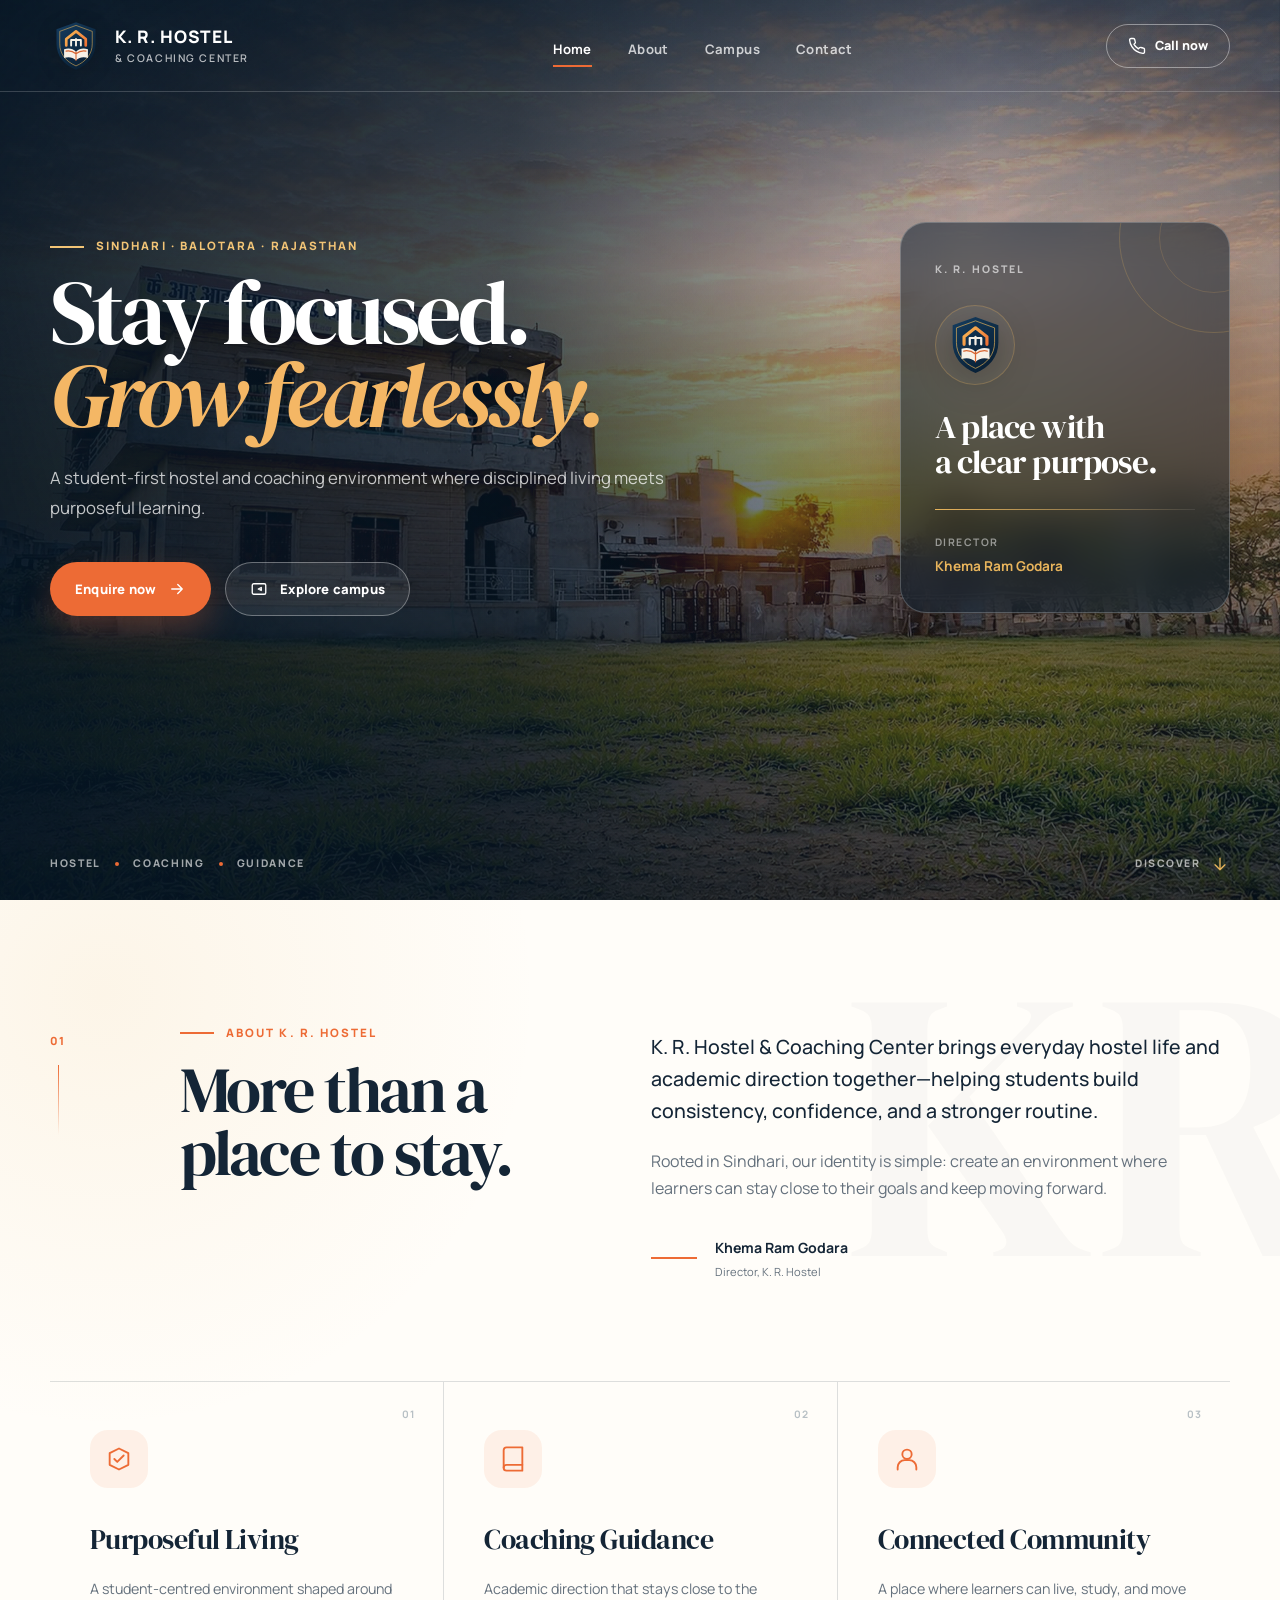
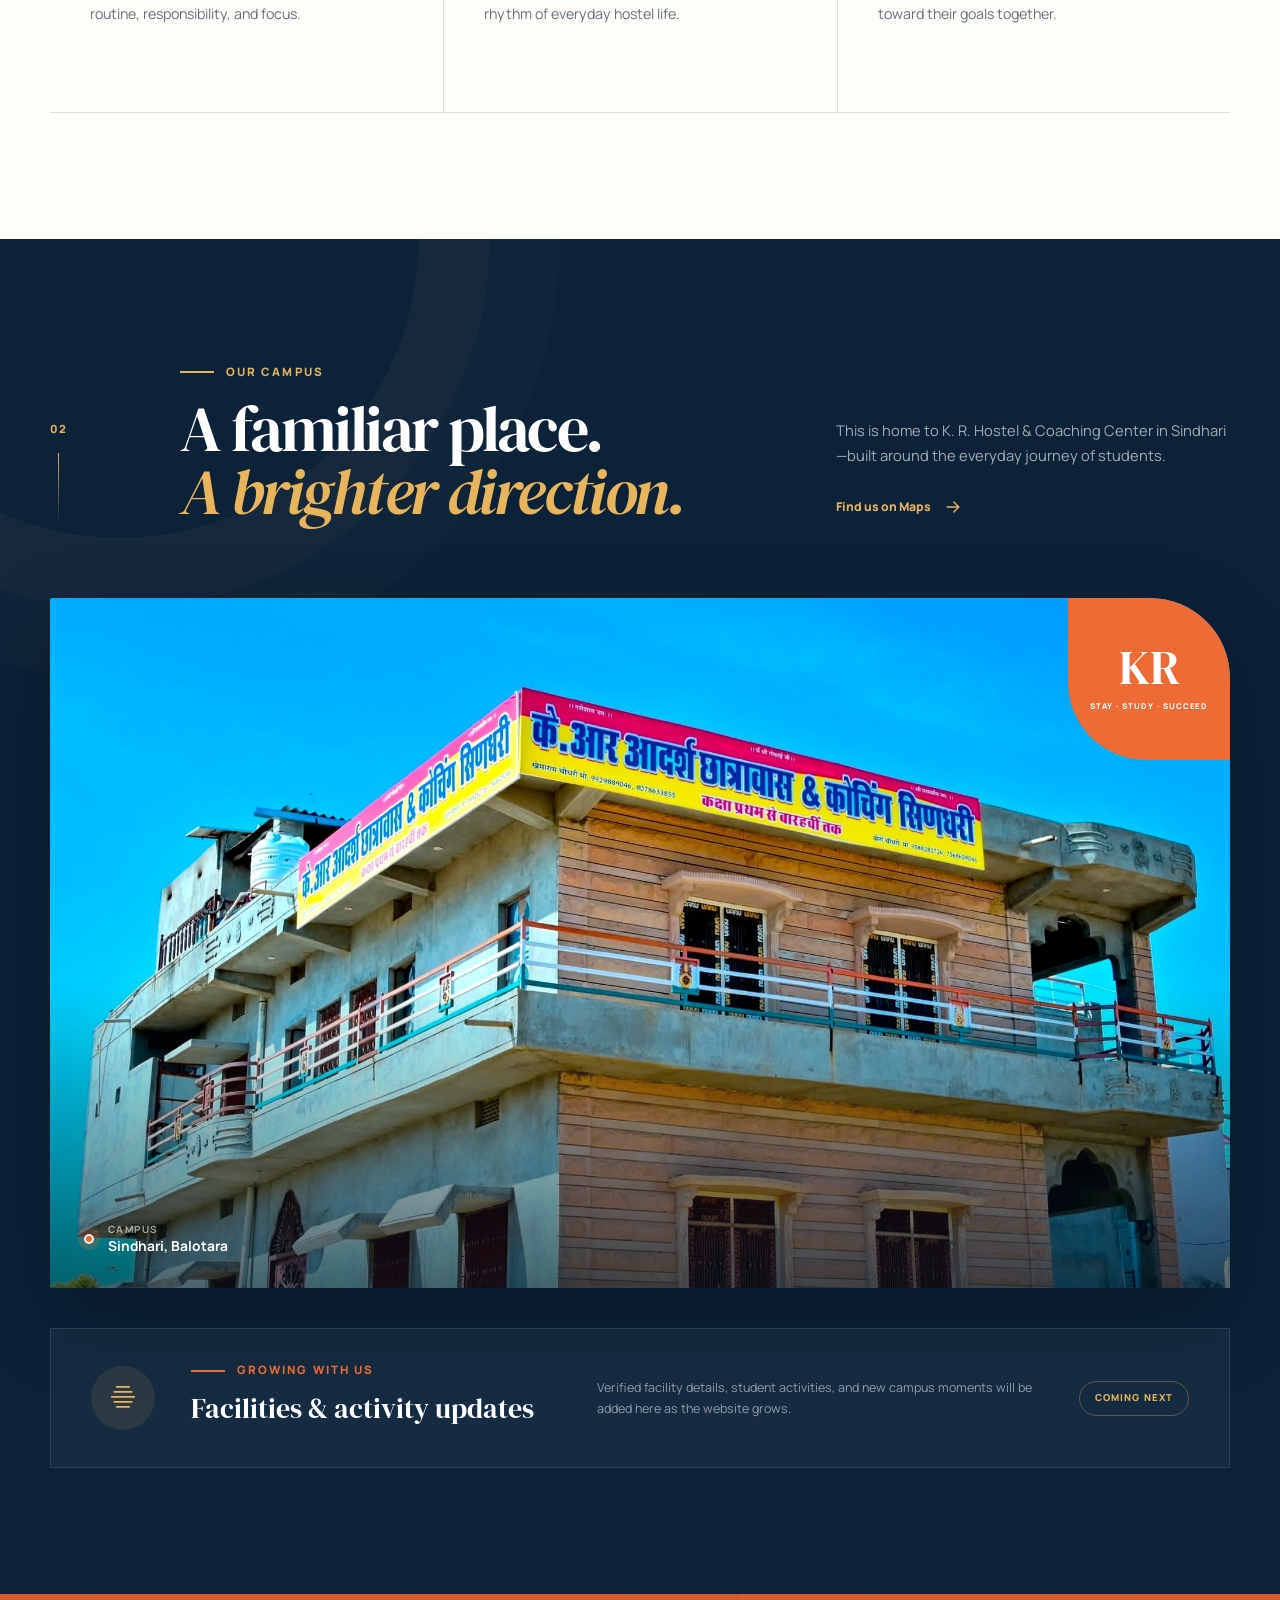
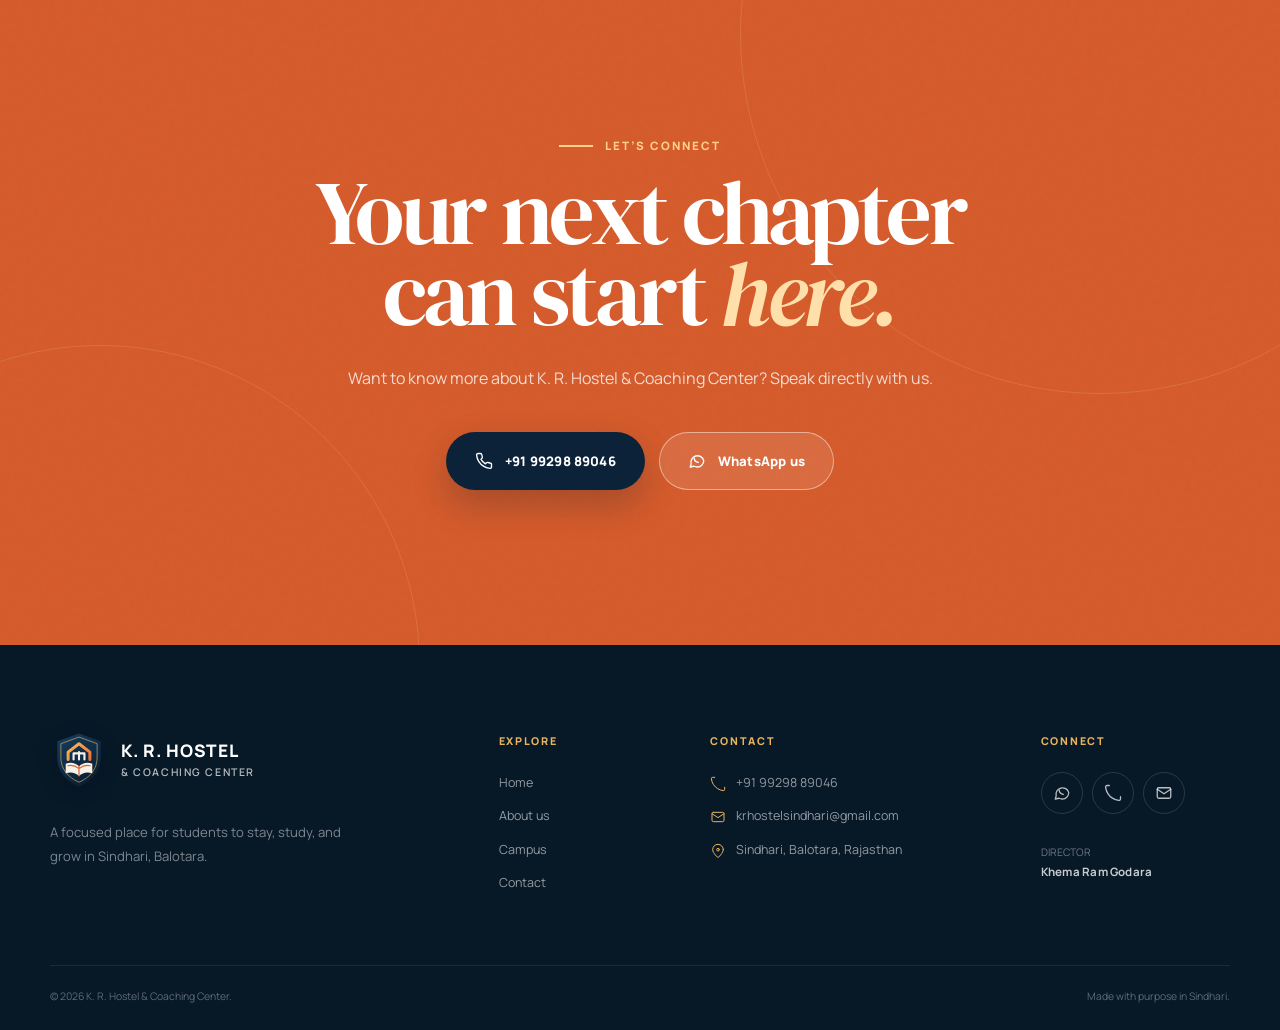
==== index.html @ 91916007 "feat: launch K. R. Hostel landing page" ====
<!doctype html>
<html lang="en">
  <head>
    <meta charset="UTF-8" />
    <meta name="viewport" content="width=device-width, initial-scale=1.0" />
    <meta
      name="description"
      content="K. R. Hostel & Coaching Center, Sindhari, Balotara — a focused place for students to stay, study, and grow."
    />
    <meta name="theme-color" content="#0b2239" />
    <meta property="og:title" content="K. R. Hostel & Coaching Center, Sindhari" />
    <meta
      property="og:description"
      content="A focused place for students to stay, study, and grow in Sindhari, Balotara."
    />
    <meta property="og:type" content="website" />
    <meta property="og:image" content="assets/hostel-sunset.jpg" />

    <title>K. R. Hostel & Coaching Center | Sindhari, Balotara</title>

    <link rel="icon" type="image/svg+xml" href="assets/logo-mark.svg" />
    <link rel="preconnect" href="https://fonts.googleapis.com" />
    <link rel="preconnect" href="https://fonts.gstatic.com" crossorigin />
    <link
      href="https://fonts.googleapis.com/css2?family=DM+Serif+Display:ital@0;1&family=Manrope:wght@400;500;600;700;800&display=swap"
      rel="stylesheet"
    />
    <script>document.documentElement.classList.add('js');</script>
    <link rel="stylesheet" href="styles.css" />

    <script type="application/ld+json">
      {
        "@context": "https://schema.org",
        "@type": "LodgingBusiness",
        "name": "K. R. Hostel & Coaching Center Sindhari",
        "telephone": "+91-9929889046",
        "email": "krhostelsindhari@gmail.com",
        "address": {
          "@type": "PostalAddress",
          "addressLocality": "Sindhari",
          "addressRegion": "Rajasthan",
          "addressCountry": "IN"
        }
      }
    </script>
  </head>

  <body>
    <a class="skip-link" href="#main-content">Skip to content</a>

    <header class="site-header" id="site-header">
      <div class="container nav-shell">
        <a class="brand" href="#home" aria-label="K. R. Hostel home">
          <img src="assets/logo-mark.svg" alt="" width="52" height="52" />
          <span class="brand-copy">
            <strong>K. R. Hostel</strong>
            <small>&amp; Coaching Center</small>
          </span>
        </a>

        <nav class="desktop-nav" aria-label="Primary navigation">
          <a class="nav-link is-active" href="#home">Home</a>
          <a class="nav-link" href="#about">About</a>
          <a class="nav-link" href="#campus">Campus</a>
          <a class="nav-link" href="#contact">Contact</a>
        </nav>

        <a class="header-cta" href="tel:+919929889046">
          <svg viewBox="0 0 24 24" aria-hidden="true">
            <path d="M22 16.92v3a2 2 0 0 1-2.18 2 19.8 19.8 0 0 1-8.63-3.07 19.5 19.5 0 0 1-6-6A19.8 19.8 0 0 1 2.12 4.18 2 2 0 0 1 4.11 2h3a2 2 0 0 1 2 1.72c.12.9.33 1.78.62 2.63a2 2 0 0 1-.45 2.11L8 9.73a16 16 0 0 0 6 6l1.27-1.27a2 2 0 0 1 2.11-.45c.85.29 1.73.5 2.63.62A2 2 0 0 1 22 16.92Z" />
          </svg>
          <span>Call now</span>
        </a>

        <button class="menu-toggle" type="button" aria-label="Open menu" aria-expanded="false">
          <span></span><span></span><span></span>
        </button>
      </div>

      <nav class="mobile-nav" aria-label="Mobile navigation">
        <a href="#home">Home</a>
        <a href="#about">About</a>
        <a href="#campus">Campus</a>
        <a href="#contact">Contact</a>
        <a class="mobile-call" href="tel:+919929889046">Call +91 99298 89046</a>
      </nav>
    </header>

    <main id="main-content">
      <section class="hero" id="home" aria-labelledby="hero-title">
        <img
          class="hero-image"
          src="assets/hostel-sunset.jpg"
          alt="K. R. Hostel building in Sindhari at sunset"
          width="1920"
          height="1280"
          fetchpriority="high"
        />
        <div class="hero-shade"></div>
        <div class="hero-glow" aria-hidden="true"></div>

        <div class="container hero-layout">
          <div class="hero-content">
            <p class="eyebrow hero-eyebrow">
              <span></span>
              Sindhari · Balotara · Rajasthan
            </p>
            <h1 id="hero-title">
              Stay focused.<br />
              <em>Grow fearlessly.</em>
            </h1>
            <p class="hero-summary">
              A student-first hostel and coaching environment where disciplined living meets
              purposeful learning.
            </p>
            <div class="hero-actions">
              <a class="button button-primary" href="#contact">
                Enquire now
                <svg viewBox="0 0 24 24" aria-hidden="true">
                  <path d="M5 12h14M13 6l6 6-6 6" />
                </svg>
              </a>
              <a class="button button-ghost" href="#campus">
                <svg viewBox="0 0 24 24" aria-hidden="true">
                  <path d="m15 10-4 2 4 2v-4Z" />
                  <rect x="3" y="5" width="18" height="14" rx="2" />
                </svg>
                Explore campus
              </a>
            </div>
          </div>

          <aside class="hero-card" aria-label="Hostel information">
            <p class="hero-card-label">K. R. HOSTEL</p>
            <div class="hero-card-mark">
              <img src="assets/logo-mark.svg" alt="" width="70" height="70" />
            </div>
            <h2>A place with<br />a clear purpose.</h2>
            <div class="hero-card-rule"></div>
            <div class="director-line">
              <span>Director</span>
              <strong>Khema Ram Godara</strong>
            </div>
          </aside>
        </div>

        <div class="container hero-foot">
          <div class="hero-values" aria-label="Our focus">
            <span>Hostel</span><i></i><span>Coaching</span><i></i><span>Guidance</span>
          </div>
          <a class="scroll-cue" href="#about" aria-label="Scroll to about section">
            <span>Discover</span>
            <svg viewBox="0 0 24 24" aria-hidden="true">
              <path d="M12 5v14M6 13l6 6 6-6" />
            </svg>
          </a>
        </div>
      </section>

      <section class="intro section" id="about">
        <div class="container intro-grid">
          <div class="section-index reveal" aria-hidden="true">01</div>
          <div class="intro-heading reveal">
            <p class="eyebrow"><span></span> About K. R. Hostel</p>
            <h2>More than a place to stay.</h2>
          </div>
          <div class="intro-copy reveal">
            <p class="intro-lead">
              K. R. Hostel &amp; Coaching Center brings everyday hostel life and academic
              direction together—helping students build consistency, confidence, and a stronger
              routine.
            </p>
            <p>
              Rooted in Sindhari, our identity is simple: create an environment where learners
              can stay close to their goals and keep moving forward.
            </p>
            <div class="signature-block">
              <span class="signature-line"></span>
              <div>
                <strong>Khema Ram Godara</strong>
                <small>Director, K. R. Hostel</small>
              </div>
            </div>
          </div>
        </div>

        <div class="container pillars">
          <article class="pillar reveal">
            <span class="pillar-number">01</span>
            <div class="pillar-icon">
              <svg viewBox="0 0 24 24" aria-hidden="true">
                <path d="M12 3 4 7v10l8 4 8-4V7l-8-4Z" />
                <path d="m8 12 2.5 2.5L16 9" />
              </svg>
            </div>
            <h3>Purposeful Living</h3>
            <p>A student-centred environment shaped around routine, responsibility, and focus.</p>
          </article>
          <article class="pillar reveal">
            <span class="pillar-number">02</span>
            <div class="pillar-icon">
              <svg viewBox="0 0 24 24" aria-hidden="true">
                <path d="M4 19.5A2.5 2.5 0 0 1 6.5 17H20" />
                <path d="M6.5 2H20v20H6.5A2.5 2.5 0 0 1 4 19.5v-15A2.5 2.5 0 0 1 6.5 2Z" />
              </svg>
            </div>
            <h3>Coaching Guidance</h3>
            <p>Academic direction that stays close to the rhythm of everyday hostel life.</p>
          </article>
          <article class="pillar reveal">
            <span class="pillar-number">03</span>
            <div class="pillar-icon">
              <svg viewBox="0 0 24 24" aria-hidden="true">
                <circle cx="12" cy="8" r="4" />
                <path d="M4 21v-2a6 6 0 0 1 6-6h4a6 6 0 0 1 6 6v2" />
              </svg>
            </div>
            <h3>Connected Community</h3>
            <p>A place where learners can live, study, and move toward their goals together.</p>
          </article>
        </div>
      </section>

      <section class="campus section" id="campus">
        <div class="container campus-top">
          <div class="section-index section-index-light reveal" aria-hidden="true">02</div>
          <div class="campus-heading reveal">
            <p class="eyebrow eyebrow-light"><span></span> Our Campus</p>
            <h2>A familiar place.<br /><em>A brighter direction.</em></h2>
          </div>
          <div class="campus-note reveal">
            <p>
              This is home to K. R. Hostel &amp; Coaching Center in Sindhari—built around the
              everyday journey of students.
            </p>
            <a href="https://www.google.com/maps/search/?api=1&query=K.%20R.%20Hostel%20Sindhari%20Balotara%20Rajasthan" target="_blank" rel="noopener noreferrer">
              Find us on Maps
              <svg viewBox="0 0 24 24" aria-hidden="true"><path d="M5 12h14M13 6l6 6-6 6" /></svg>
            </a>
          </div>
        </div>

        <div class="container campus-visual reveal">
          <img
            src="assets/hostel-front.jpg"
            alt="Front view of the K. R. Hostel building"
            width="1600"
            height="1600"
            loading="lazy"
          />
          <div class="campus-caption">
            <span class="caption-dot"></span>
            <div>
              <small>Campus</small>
              <strong>Sindhari, Balotara</strong>
            </div>
          </div>
          <div class="campus-badge" aria-hidden="true">
            <strong>KR</strong>
            <span>Stay · Study · Succeed</span>
          </div>
        </div>

        <div class="container updates-card reveal">
          <div class="updates-icon">
            <svg viewBox="0 0 24 24" aria-hidden="true">
              <path d="M3 11h18M5 7h14M7 3h10M5 15h14M7 19h10" />
            </svg>
          </div>
          <div>
            <p class="eyebrow"><span></span> Growing with us</p>
            <h3>Facilities &amp; activity updates</h3>
          </div>
          <p>
            Verified facility details, student activities, and new campus moments will be added
            here as the website grows.
          </p>
          <span class="coming-soon">Coming next</span>
        </div>
      </section>

      <section class="contact section" id="contact">
        <div class="contact-orbit contact-orbit-one" aria-hidden="true"></div>
        <div class="contact-orbit contact-orbit-two" aria-hidden="true"></div>
        <div class="container contact-inner">
          <p class="eyebrow eyebrow-light reveal"><span></span> Let’s connect</p>
          <h2 class="reveal">Your next chapter<br />can start <em>here.</em></h2>
          <p class="contact-lead reveal">
            Want to know more about K. R. Hostel &amp; Coaching Center? Speak directly with us.
          </p>

          <div class="contact-actions reveal">
            <a class="button button-primary button-large" href="tel:+919929889046">
              <svg viewBox="0 0 24 24" aria-hidden="true">
                <path d="M22 16.92v3a2 2 0 0 1-2.18 2 19.8 19.8 0 0 1-8.63-3.07 19.5 19.5 0 0 1-6-6A19.8 19.8 0 0 1 2.12 4.18 2 2 0 0 1 4.11 2h3a2 2 0 0 1 2 1.72c.12.9.33 1.78.62 2.63a2 2 0 0 1-.45 2.11L8 9.73a16 16 0 0 0 6 6l1.27-1.27a2 2 0 0 1 2.11-.45c.85.29 1.73.5 2.63.62A2 2 0 0 1 22 16.92Z" />
              </svg>
              +91 99298 89046
            </a>
            <a
              class="button button-whatsapp button-large"
              href="https://wa.me/919929889046?text=Namaste%2C%20I%20would%20like%20to%20know%20more%20about%20K.%20R.%20Hostel%20Sindhari."
              target="_blank"
              rel="noopener noreferrer"
            >
              <svg viewBox="0 0 24 24" aria-hidden="true">
                <path d="M21 11.5a8.4 8.4 0 0 1-9 8.5 9.6 9.6 0 0 1-4-1l-5 1 1.2-4A8.4 8.4 0 1 1 21 11.5Z" />
                <path d="M8.2 8.2c.3 3 2.6 5.3 5.6 5.6" />
              </svg>
              WhatsApp us
            </a>
          </div>
        </div>
      </section>
    </main>

    <footer class="site-footer">
      <div class="container footer-main">
        <div class="footer-brand">
          <a class="brand brand-footer" href="#home">
            <img src="assets/logo-mark.svg" alt="" width="58" height="58" />
            <span class="brand-copy">
              <strong>K. R. Hostel</strong>
              <small>&amp; Coaching Center</small>
            </span>
          </a>
          <p>
            A focused place for students to stay, study, and grow in Sindhari, Balotara.
          </p>
        </div>

        <div class="footer-column">
          <h3>Explore</h3>
          <a href="#home">Home</a>
          <a href="#about">About us</a>
          <a href="#campus">Campus</a>
          <a href="#contact">Contact</a>
        </div>

        <div class="footer-column footer-contact">
          <h3>Contact</h3>
          <a href="tel:+919929889046">
            <svg viewBox="0 0 24 24" aria-hidden="true"><path d="M22 16.92v3a2 2 0 0 1-2.18 2 19.8 19.8 0 0 1-8.63-3.07 19.5 19.5 0 0 1-6-6A19.8 19.8 0 0 1 2.12 4.18 2 2 0 0 1 4.11 2h3" /></svg>
            +91 99298 89046
          </a>
          <a href="mailto:krhostelsindhari@gmail.com">
            <svg viewBox="0 0 24 24" aria-hidden="true"><rect x="3" y="5" width="18" height="14" rx="2" /><path d="m3 7 9 6 9-6" /></svg>
            krhostelsindhari@gmail.com
          </a>
          <a href="https://www.google.com/maps/search/?api=1&query=K.%20R.%20Hostel%20Sindhari%20Balotara%20Rajasthan" target="_blank" rel="noopener noreferrer">
            <svg viewBox="0 0 24 24" aria-hidden="true"><path d="M20 10c0 5-8 12-8 12S4 15 4 10a8 8 0 1 1 16 0Z" /><circle cx="12" cy="10" r="2" /></svg>
            Sindhari, Balotara, Rajasthan
          </a>
        </div>

        <div class="footer-column">
          <h3>Connect</h3>
          <div class="social-links">
            <a
              href="https://wa.me/919929889046"
              target="_blank"
              rel="noopener noreferrer"
              aria-label="Connect on WhatsApp"
              title="WhatsApp"
            >
              <svg viewBox="0 0 24 24" aria-hidden="true"><path d="M21 11.5a8.4 8.4 0 0 1-9 8.5 9.6 9.6 0 0 1-4-1l-5 1 1.2-4A8.4 8.4 0 1 1 21 11.5Z" /><path d="M8.2 8.2c.3 3 2.6 5.3 5.6 5.6" /></svg>
            </a>
            <a href="tel:+919929889046" aria-label="Call K. R. Hostel" title="Call">
              <svg viewBox="0 0 24 24" aria-hidden="true"><path d="M22 16.92v3a2 2 0 0 1-2.18 2 19.8 19.8 0 0 1-8.63-3.07 19.5 19.5 0 0 1-6-6A19.8 19.8 0 0 1 2.12 4.18 2 2 0 0 1 4.11 2h3" /></svg>
            </a>
            <a href="mailto:krhostelsindhari@gmail.com" aria-label="Email K. R. Hostel" title="Email">
              <svg viewBox="0 0 24 24" aria-hidden="true"><rect x="3" y="5" width="18" height="14" rx="2" /><path d="m3 7 9 6 9-6" /></svg>
            </a>
          </div>
          <p class="director-footer">Director<br /><strong>Khema Ram Godara</strong></p>
        </div>
      </div>

      <div class="container footer-bottom">
        <p>© <span id="current-year">2026</span> K. R. Hostel &amp; Coaching Center.</p>
        <p>Made with purpose in Sindhari.</p>
      </div>
    </footer>

    <script src="script.js"></script>
  </body>
</html>
---- styles.css ----
:root {
  --navy-950: #071827;
  --navy-900: #0b2239;
  --navy-800: #123653;
  --orange: #ed6b35;
  --orange-dark: #d95625;
  --gold: #e8b45c;
  --cream: #f7f2e9;
  --sand: #ebe2d4;
  --paper: #fffdf9;
  --ink: #142536;
  --muted: #65717d;
  --line: rgba(20, 37, 54, 0.14);
  --white: #ffffff;
  --display: 'DM Serif Display', Georgia, 'Times New Roman', serif;
  --body: 'Manrope', 'Segoe UI', Arial, sans-serif;
  --container: min(1180px, calc(100% - 48px));
  --shadow: 0 24px 70px rgba(7, 24, 39, 0.16);
  --radius: 26px;
}

*,
*::before,
*::after {
  box-sizing: border-box;
}

html {
  scroll-behavior: smooth;
  scroll-padding-top: 88px;
}

body {
  margin: 0;
  background: var(--paper);
  color: var(--ink);
  font-family: var(--body);
  font-size: 16px;
  line-height: 1.7;
  -webkit-font-smoothing: antialiased;
}

body.menu-open {
  overflow: hidden;
}

img {
  display: block;
  max-width: 100%;
}

a {
  color: inherit;
  text-decoration: none;
}

button,
input,
textarea {
  font: inherit;
}

button,
a {
  -webkit-tap-highlight-color: transparent;
}

:focus-visible {
  outline: 3px solid var(--gold);
  outline-offset: 4px;
}

.skip-link {
  position: fixed;
  top: 12px;
  left: 12px;
  z-index: 9999;
  padding: 10px 16px;
  transform: translateY(-150%);
  border-radius: 8px;
  background: var(--white);
  color: var(--navy-900);
  font-weight: 800;
  transition: transform 180ms ease;
}

.skip-link:focus {
  transform: translateY(0);
}

.container {
  width: var(--container);
  margin-inline: auto;
}

.section {
  position: relative;
  padding: 126px 0;
}

.eyebrow {
  display: flex;
  align-items: center;
  gap: 12px;
  margin: 0 0 18px;
  color: var(--orange);
  font-size: 0.72rem;
  font-weight: 800;
  letter-spacing: 0.18em;
  line-height: 1.3;
  text-transform: uppercase;
}

.eyebrow > span {
  width: 34px;
  height: 2px;
  background: currentColor;
}

.eyebrow-light {
  color: var(--gold);
}

.site-header {
  position: fixed;
  inset: 0 0 auto;
  z-index: 1000;
  height: 92px;
  color: var(--white);
  transition:
    height 250ms ease,
    background-color 250ms ease,
    color 250ms ease,
    box-shadow 250ms ease;
}

.site-header::after {
  content: '';
  position: absolute;
  right: 0;
  bottom: 0;
  left: 0;
  height: 1px;
  background: rgba(255, 255, 255, 0.18);
}

.site-header.is-scrolled {
  height: 78px;
  background: rgba(255, 253, 249, 0.96);
  box-shadow: 0 10px 35px rgba(7, 24, 39, 0.1);
  color: var(--navy-900);
  -webkit-backdrop-filter: blur(16px);
  backdrop-filter: blur(16px);
}

.site-header.is-scrolled::after {
  background: rgba(20, 37, 54, 0.09);
}

.nav-shell {
  display: flex;
  height: 100%;
  align-items: center;
  justify-content: space-between;
}

.brand {
  display: inline-flex;
  align-items: center;
  gap: 13px;
  min-width: 250px;
}

.brand img {
  width: 52px;
  height: 52px;
  filter: drop-shadow(0 4px 10px rgba(0, 0, 0, 0.16));
}

.brand-copy {
  display: flex;
  flex-direction: column;
  line-height: 1.08;
}

.brand-copy strong {
  font-size: 1.08rem;
  font-weight: 800;
  letter-spacing: 0.04em;
  text-transform: uppercase;
}

.brand-copy small {
  margin-top: 6px;
  color: rgba(255, 255, 255, 0.7);
  font-size: 0.66rem;
  font-weight: 600;
  letter-spacing: 0.15em;
  text-transform: uppercase;
  transition: color 250ms ease;
}

.is-scrolled .brand-copy small {
  color: var(--muted);
}

.desktop-nav {
  display: flex;
  align-items: center;
  gap: 36px;
}

.nav-link {
  position: relative;
  padding: 34px 0 28px;
  color: rgba(255, 255, 255, 0.75);
  font-size: 0.82rem;
  font-weight: 700;
  letter-spacing: 0.03em;
  transition: color 180ms ease;
}

.is-scrolled .nav-link {
  padding: 28px 0 24px;
  color: #52606e;
}

.nav-link::after {
  content: '';
  position: absolute;
  right: 0;
  bottom: 21px;
  left: 0;
  height: 2px;
  transform: scaleX(0);
  transform-origin: right;
  background: var(--orange);
  transition: transform 220ms ease;
}

.is-scrolled .nav-link::after {
  bottom: 16px;
}

.nav-link:hover,
.nav-link.is-active {
  color: var(--white);
}

.is-scrolled .nav-link:hover,
.is-scrolled .nav-link.is-active {
  color: var(--navy-900);
}

.nav-link:hover::after,
.nav-link.is-active::after {
  transform: scaleX(1);
  transform-origin: left;
}

.header-cta {
  display: inline-flex;
  min-width: 124px;
  height: 44px;
  align-items: center;
  justify-content: center;
  gap: 9px;
  border: 1px solid rgba(255, 255, 255, 0.42);
  border-radius: 99px;
  font-size: 0.79rem;
  font-weight: 800;
  transition:
    background-color 180ms ease,
    border-color 180ms ease,
    transform 180ms ease;
}

.header-cta:hover {
  transform: translateY(-2px);
  border-color: var(--white);
  background: var(--white);
  color: var(--navy-900);
}

.is-scrolled .header-cta {
  border-color: var(--orange);
  background: var(--orange);
  color: var(--white);
}

.is-scrolled .header-cta:hover {
  border-color: var(--orange-dark);
  background: var(--orange-dark);
  color: var(--white);
}

.header-cta svg,
.button svg {
  width: 18px;
  height: 18px;
  fill: none;
  stroke: currentColor;
  stroke-width: 1.8;
  stroke-linecap: round;
  stroke-linejoin: round;
}

.menu-toggle,
.mobile-nav {
  display: none;
}

.hero {
  position: relative;
  min-height: max(760px, 100svh);
  overflow: hidden;
  background: var(--navy-950);
  color: var(--white);
  isolation: isolate;
}

.hero-image,
.hero-shade,
.hero-glow {
  position: absolute;
  inset: 0;
  width: 100%;
  height: 100%;
}

.hero-image {
  z-index: -4;
  object-fit: cover;
  object-position: center 57%;
  animation: hero-in 1.6s cubic-bezier(0.22, 1, 0.36, 1) both;
}

.hero-shade {
  z-index: -3;
  background:
    linear-gradient(90deg, rgba(5, 20, 34, 0.93) 0%, rgba(5, 20, 34, 0.72) 40%, rgba(5, 20, 34, 0.18) 76%, rgba(5, 20, 34, 0.3) 100%),
    linear-gradient(180deg, rgba(5, 17, 28, 0.6) 0%, transparent 30%, rgba(4, 14, 24, 0.7) 100%);
}

.hero-shade::after {
  content: '';
  position: absolute;
  inset: 0;
  opacity: 0.14;
  background-image: url("data:image/svg+xml,%3Csvg viewBox='0 0 160 160' xmlns='http://www.w3.org/2000/svg'%3E%3Cfilter id='n'%3E%3CfeTurbulence type='fractalNoise' baseFrequency='.9' numOctaves='3' stitchTiles='stitch'/%3E%3C/filter%3E%3Crect width='100%25' height='100%25' filter='url(%23n)' opacity='.32'/%3E%3C/svg%3E");
  mix-blend-mode: soft-light;
  pointer-events: none;
}

.hero-glow {
  z-index: -2;
  right: -25%;
  left: auto;
  width: 75%;
  background: radial-gradient(circle at 60% 45%, rgba(244, 147, 68, 0.18), transparent 52%);
}

.hero-layout {
  display: grid;
  min-height: max(670px, calc(100svh - 90px));
  grid-template-columns: minmax(0, 1fr) 330px;
  align-items: center;
  gap: 100px;
  padding-top: 125px;
  padding-bottom: 100px;
}

.hero-content {
  max-width: 700px;
  padding-top: 20px;
}

.hero-eyebrow {
  color: #f2c476;
  animation: rise-in 0.8s 0.28s both;
}

.hero h1 {
  max-width: 760px;
  margin: 0;
  font-family: var(--display);
  font-size: clamp(4rem, 7vw, 7rem);
  font-weight: 400;
  letter-spacing: -0.045em;
  line-height: 0.91;
  text-wrap: balance;
  animation: rise-in 0.9s 0.38s both;
}

.hero h1 em {
  color: #f4b765;
  font-weight: 400;
}

.hero-summary {
  max-width: 620px;
  margin: 28px 0 0;
  color: rgba(255, 255, 255, 0.75);
  font-size: 1.05rem;
  line-height: 1.75;
  animation: rise-in 0.9s 0.48s both;
}

.hero-actions {
  display: flex;
  flex-wrap: wrap;
  gap: 14px;
  margin-top: 40px;
  animation: rise-in 0.9s 0.58s both;
}

.button {
  display: inline-flex;
  min-height: 54px;
  align-items: center;
  justify-content: center;
  gap: 12px;
  padding: 0 24px;
  border: 1px solid transparent;
  border-radius: 99px;
  font-size: 0.82rem;
  font-weight: 800;
  letter-spacing: 0.015em;
  transition:
    transform 180ms ease,
    background-color 180ms ease,
    border-color 180ms ease,
    color 180ms ease,
    box-shadow 180ms ease;
}

.button:hover {
  transform: translateY(-3px);
}

.button-primary {
  background: var(--orange);
  color: var(--white);
  box-shadow: 0 14px 32px rgba(237, 107, 53, 0.28);
}

.button-primary:hover {
  background: var(--orange-dark);
  box-shadow: 0 18px 36px rgba(237, 107, 53, 0.36);
}

.button-primary svg:last-child {
  transition: transform 180ms ease;
}

.button-primary:hover svg:last-child {
  transform: translateX(3px);
}

.button-ghost {
  border-color: rgba(255, 255, 255, 0.34);
  background: rgba(255, 255, 255, 0.08);
  color: var(--white);
  -webkit-backdrop-filter: blur(10px);
  backdrop-filter: blur(10px);
}

.button-ghost:hover {
  border-color: rgba(255, 255, 255, 0.7);
  background: rgba(255, 255, 255, 0.15);
}

.hero-card {
  position: relative;
  align-self: center;
  padding: 38px 34px 34px;
  overflow: hidden;
  border: 1px solid rgba(255, 255, 255, 0.22);
  border-radius: var(--radius);
  background: rgba(6, 26, 43, 0.52);
  box-shadow: 0 32px 70px rgba(0, 0, 0, 0.22);
  -webkit-backdrop-filter: blur(18px);
  backdrop-filter: blur(18px);
  animation: card-in 1s 0.65s both;
}

.hero-card::before {
  content: '';
  position: absolute;
  top: -80px;
  right: -80px;
  width: 190px;
  height: 190px;
  border: 1px solid rgba(232, 180, 92, 0.22);
  border-radius: 50%;
}

.hero-card::after {
  content: '';
  position: absolute;
  top: -40px;
  right: -40px;
  width: 110px;
  height: 110px;
  border: 1px solid rgba(232, 180, 92, 0.16);
  border-radius: 50%;
}

.hero-card-label {
  margin: 0 0 26px;
  color: rgba(255, 255, 255, 0.62);
  font-size: 0.66rem;
  font-weight: 800;
  letter-spacing: 0.2em;
}

.hero-card-mark {
  display: flex;
  width: 80px;
  height: 80px;
  align-items: center;
  justify-content: center;
  margin-bottom: 24px;
  border: 1px solid rgba(232, 180, 92, 0.28);
  border-radius: 50%;
  background: rgba(255, 255, 255, 0.05);
}

.hero-card-mark img {
  width: 61px;
  filter: drop-shadow(0 7px 18px rgba(0, 0, 0, 0.26));
}

.hero-card h2 {
  margin: 0;
  font-family: var(--display);
  font-size: 2.05rem;
  font-weight: 400;
  letter-spacing: -0.025em;
  line-height: 1.08;
}

.hero-card-rule {
  width: 100%;
  height: 1px;
  margin: 30px 0 24px;
  background: linear-gradient(90deg, var(--gold), rgba(255, 255, 255, 0.08));
}

.director-line {
  display: flex;
  flex-direction: column;
  gap: 3px;
}

.director-line span {
  color: rgba(255, 255, 255, 0.5);
  font-size: 0.65rem;
  font-weight: 700;
  letter-spacing: 0.14em;
  text-transform: uppercase;
}

.director-line strong {
  color: var(--gold);
  font-size: 0.85rem;
  font-weight: 700;
}

.hero-foot {
  position: absolute;
  right: 0;
  bottom: 26px;
  left: 0;
  display: flex;
  align-items: center;
  justify-content: space-between;
  animation: rise-in 0.8s 0.8s both;
}

.hero-values {
  display: flex;
  align-items: center;
  gap: 14px;
  color: rgba(255, 255, 255, 0.62);
  font-size: 0.66rem;
  font-weight: 800;
  letter-spacing: 0.16em;
  text-transform: uppercase;
}

.hero-values i {
  width: 4px;
  height: 4px;
  border-radius: 50%;
  background: var(--orange);
}

.scroll-cue {
  display: inline-flex;
  align-items: center;
  gap: 10px;
  color: rgba(255, 255, 255, 0.62);
  font-size: 0.65rem;
  font-weight: 800;
  letter-spacing: 0.14em;
  text-transform: uppercase;
}

.scroll-cue svg {
  width: 20px;
  height: 20px;
  fill: none;
  stroke: var(--gold);
  stroke-width: 1.6;
  stroke-linecap: round;
  stroke-linejoin: round;
  animation: bounce 2s infinite;
}

.intro {
  overflow: hidden;
  background:
    radial-gradient(circle at 8% 10%, rgba(232, 180, 92, 0.11), transparent 30%),
    var(--paper);
}

.intro::after {
  content: 'KR';
  position: absolute;
  top: 30px;
  right: -55px;
  color: rgba(11, 34, 57, 0.025);
  font-family: var(--display);
  font-size: 24rem;
  line-height: 1;
  pointer-events: none;
}

.intro-grid {
  position: relative;
  z-index: 1;
  display: grid;
  grid-template-columns: 80px minmax(300px, 0.8fr) minmax(360px, 1.1fr);
  gap: 50px;
}

.section-index {
  padding-top: 5px;
  color: var(--orange);
  font-size: 0.7rem;
  font-weight: 800;
  letter-spacing: 0.12em;
}

.section-index::after {
  content: '';
  display: block;
  width: 1px;
  height: 70px;
  margin: 15px 0 0 8px;
  background: linear-gradient(var(--orange), transparent);
}

.intro-heading h2,
.campus-heading h2,
.contact h2 {
  margin: 0;
  font-family: var(--display);
  font-size: clamp(3rem, 5vw, 5rem);
  font-weight: 400;
  letter-spacing: -0.04em;
  line-height: 0.98;
  text-wrap: balance;
}

.intro-heading h2 {
  max-width: 470px;
}

.intro-copy {
  padding-top: 5px;
}

.intro-copy p {
  max-width: 610px;
  margin: 0 0 20px;
  color: var(--muted);
}

.intro-copy .intro-lead {
  color: var(--ink);
  font-size: 1.22rem;
  font-weight: 500;
  line-height: 1.65;
}

.signature-block {
  display: flex;
  align-items: center;
  gap: 18px;
  margin-top: 34px;
}

.signature-line {
  width: 46px;
  height: 2px;
  background: var(--orange);
}

.signature-block div {
  display: flex;
  flex-direction: column;
}

.signature-block strong {
  font-size: 0.88rem;
}

.signature-block small {
  margin-top: 2px;
  color: var(--muted);
  font-size: 0.7rem;
}

.pillars {
  position: relative;
  z-index: 1;
  display: grid;
  grid-template-columns: repeat(3, 1fr);
  margin-top: 100px;
  border-top: 1px solid var(--line);
  border-bottom: 1px solid var(--line);
}

.pillar {
  position: relative;
  min-height: 330px;
  padding: 48px 40px 42px;
  transition:
    background-color 250ms ease,
    transform 250ms ease;
}

.pillar + .pillar {
  border-left: 1px solid var(--line);
}

.pillar:hover {
  z-index: 2;
  transform: translateY(-8px);
  background: var(--white);
  box-shadow: var(--shadow);
}

.pillar-number {
  position: absolute;
  top: 24px;
  right: 28px;
  color: #b8c0c5;
  font-size: 0.64rem;
  font-weight: 700;
  letter-spacing: 0.1em;
}

.pillar-icon {
  display: flex;
  width: 58px;
  height: 58px;
  align-items: center;
  justify-content: center;
  margin-bottom: 28px;
  border-radius: 18px;
  background: rgba(237, 107, 53, 0.09);
  color: var(--orange);
}

.pillar-icon svg {
  width: 28px;
  height: 28px;
  fill: none;
  stroke: currentColor;
  stroke-width: 1.6;
  stroke-linecap: round;
  stroke-linejoin: round;
}

.pillar h3 {
  margin: 0 0 14px;
  font-family: var(--display);
  font-size: 1.72rem;
  font-weight: 400;
  letter-spacing: -0.02em;
}

.pillar p {
  margin: 0;
  color: var(--muted);
  font-size: 0.89rem;
  line-height: 1.75;
}

.campus {
  overflow: hidden;
  background: var(--navy-900);
  color: var(--white);
}

.campus::before {
  content: '';
  position: absolute;
  top: -300px;
  left: -180px;
  width: 600px;
  height: 600px;
  border: 1px solid rgba(232, 180, 92, 0.08);
  border-radius: 50%;
  box-shadow:
    0 0 0 70px rgba(232, 180, 92, 0.025),
    0 0 0 140px rgba(232, 180, 92, 0.018);
}

.campus-top {
  position: relative;
  z-index: 1;
  display: grid;
  grid-template-columns: 80px minmax(420px, 1fr) minmax(300px, 0.65fr);
  align-items: end;
  gap: 50px;
}

.section-index-light {
  color: var(--gold);
}

.section-index-light::after {
  background: linear-gradient(var(--gold), transparent);
}

.campus-heading h2 em,
.contact h2 em {
  color: var(--gold);
  font-weight: 400;
}

.campus-note {
  padding-bottom: 4px;
}

.campus-note p {
  margin: 0 0 24px;
  color: rgba(255, 255, 255, 0.63);
  font-size: 0.92rem;
}

.campus-note a {
  display: inline-flex;
  align-items: center;
  gap: 12px;
  color: var(--gold);
  font-size: 0.76rem;
  font-weight: 800;
}

.campus-note a svg {
  width: 20px;
  height: 20px;
  fill: none;
  stroke: currentColor;
  stroke-width: 1.7;
  stroke-linecap: round;
  stroke-linejoin: round;
  transition: transform 180ms ease;
}

.campus-note a:hover svg {
  transform: translateX(4px);
}

.campus-visual {
  position: relative;
  z-index: 1;
  height: min(690px, 62vw);
  min-height: 520px;
  margin-top: 75px;
  overflow: hidden;
  border-radius: 2px 80px 2px 2px;
  box-shadow: 0 30px 80px rgba(0, 0, 0, 0.3);
}

.campus-visual::after {
  content: '';
  position: absolute;
  inset: 0;
  background: linear-gradient(180deg, transparent 56%, rgba(4, 17, 29, 0.65));
  pointer-events: none;
}

.campus-visual > img {
  width: 100%;
  height: 100%;
  object-fit: cover;
  object-position: center 44%;
  transition: transform 1.1s cubic-bezier(0.22, 1, 0.36, 1);
}

.campus-visual:hover > img {
  transform: scale(1.025);
}

.campus-caption {
  position: absolute;
  bottom: 33px;
  left: 34px;
  z-index: 2;
  display: flex;
  align-items: center;
  gap: 14px;
}

.caption-dot {
  width: 10px;
  height: 10px;
  border: 2px solid rgba(255, 255, 255, 0.86);
  border-radius: 50%;
  background: var(--orange);
  box-shadow: 0 0 0 6px rgba(237, 107, 53, 0.2);
}

.campus-caption div {
  display: flex;
  flex-direction: column;
  line-height: 1.35;
}

.campus-caption small {
  color: rgba(255, 255, 255, 0.6);
  font-size: 0.62rem;
  font-weight: 700;
  letter-spacing: 0.14em;
  text-transform: uppercase;
}

.campus-caption strong {
  font-size: 0.86rem;
}

.campus-badge {
  position: absolute;
  top: 0;
  right: 0;
  z-index: 2;
  display: flex;
  width: 162px;
  height: 162px;
  flex-direction: column;
  align-items: center;
  justify-content: center;
  border-radius: 0 78px 0 78px;
  background: var(--orange);
  color: var(--white);
}

.campus-badge strong {
  font-family: var(--display);
  font-size: 3rem;
  font-weight: 400;
  line-height: 0.9;
}

.campus-badge span {
  margin-top: 11px;
  font-size: 0.49rem;
  font-weight: 800;
  letter-spacing: 0.12em;
  text-transform: uppercase;
}

.updates-card {
  position: relative;
  z-index: 2;
  display: grid;
  grid-template-columns: 70px 1fr 1.2fr auto;
  align-items: center;
  gap: 30px;
  margin-top: 40px;
  padding: 34px 40px;
  border: 1px solid rgba(255, 255, 255, 0.1);
  background: rgba(255, 255, 255, 0.04);
}

.updates-icon {
  display: flex;
  width: 64px;
  height: 64px;
  align-items: center;
  justify-content: center;
  border-radius: 50%;
  background: rgba(232, 180, 92, 0.1);
  color: var(--gold);
}

.updates-icon svg {
  width: 30px;
  height: 30px;
  fill: none;
  stroke: currentColor;
  stroke-width: 1.4;
  stroke-linecap: round;
}

.updates-card .eyebrow {
  margin-bottom: 7px;
}

.updates-card h3 {
  margin: 0;
  font-family: var(--display);
  font-size: 1.75rem;
  font-weight: 400;
}

.updates-card > p {
  margin: 0;
  color: rgba(255, 255, 255, 0.54);
  font-size: 0.78rem;
  line-height: 1.7;
}

.coming-soon {
  display: inline-flex;
  min-width: 110px;
  height: 35px;
  align-items: center;
  justify-content: center;
  border: 1px solid rgba(232, 180, 92, 0.34);
  border-radius: 99px;
  color: var(--gold);
  font-size: 0.6rem;
  font-weight: 800;
  letter-spacing: 0.12em;
  text-transform: uppercase;
}

.contact {
  overflow: hidden;
  padding: 145px 0 155px;
  background: #d65c2c;
  color: var(--white);
  text-align: center;
}

.contact::before {
  content: '';
  position: absolute;
  inset: 0;
  opacity: 0.11;
  background-image: url("data:image/svg+xml,%3Csvg viewBox='0 0 160 160' xmlns='http://www.w3.org/2000/svg'%3E%3Cfilter id='n'%3E%3CfeTurbulence type='fractalNoise' baseFrequency='.78' numOctaves='3' stitchTiles='stitch'/%3E%3C/filter%3E%3Crect width='100%25' height='100%25' filter='url(%23n)' opacity='.42'/%3E%3C/svg%3E");
  mix-blend-mode: multiply;
}

.contact-inner {
  position: relative;
  z-index: 2;
  display: flex;
  flex-direction: column;
  align-items: center;
}

.contact .eyebrow {
  color: #ffd08a;
}

.contact h2 {
  max-width: 780px;
  font-size: clamp(3.7rem, 7vw, 6.8rem);
  line-height: 0.91;
}

.contact h2 em {
  color: #ffe0ab;
}

.contact-lead {
  max-width: 610px;
  margin: 30px auto 0;
  color: rgba(255, 255, 255, 0.78);
  font-size: 1rem;
}

.contact-actions {
  display: flex;
  flex-wrap: wrap;
  justify-content: center;
  gap: 14px;
  margin-top: 40px;
}

.button-large {
  min-height: 58px;
  padding: 0 28px;
}

.contact .button-primary {
  background: var(--navy-900);
  box-shadow: 0 15px 35px rgba(7, 24, 39, 0.23);
}

.contact .button-primary:hover {
  background: var(--navy-950);
}

.button-whatsapp {
  border-color: rgba(255, 255, 255, 0.46);
  background: rgba(255, 255, 255, 0.1);
  color: var(--white);
}

.button-whatsapp:hover {
  border-color: var(--white);
  background: var(--white);
  color: var(--navy-900);
}

.contact-orbit {
  position: absolute;
  border: 1px solid rgba(255, 255, 255, 0.12);
  border-radius: 50%;
}

.contact-orbit-one {
  top: -320px;
  right: -180px;
  width: 720px;
  height: 720px;
}

.contact-orbit-two {
  bottom: -340px;
  left: -220px;
  width: 640px;
  height: 640px;
}

.site-footer {
  background: var(--navy-950);
  color: var(--white);
}

.footer-main {
  display: grid;
  grid-template-columns: 1.6fr 0.6fr 1.1fr 0.8fr;
  gap: 70px;
  padding-top: 86px;
  padding-bottom: 72px;
}

.brand-footer {
  min-width: 0;
}

.brand-footer img {
  width: 58px;
  height: 58px;
}

.footer-brand > p {
  max-width: 315px;
  margin: 24px 0 0;
  color: rgba(255, 255, 255, 0.48);
  font-size: 0.82rem;
  line-height: 1.8;
}

.footer-column {
  display: flex;
  flex-direction: column;
  align-items: flex-start;
  gap: 12px;
}

.footer-column h3 {
  margin: 1px 0 10px;
  color: var(--gold);
  font-size: 0.67rem;
  font-weight: 800;
  letter-spacing: 0.16em;
  text-transform: uppercase;
}

.footer-column > a {
  color: rgba(255, 255, 255, 0.57);
  font-size: 0.78rem;
  transition: color 180ms ease;
}

.footer-column > a:hover {
  color: var(--white);
}

.footer-contact > a {
  display: inline-flex;
  align-items: flex-start;
  gap: 10px;
  word-break: break-word;
}

.footer-contact svg {
  width: 16px;
  min-width: 16px;
  height: 16px;
  margin-top: 4px;
  fill: none;
  stroke: var(--gold);
  stroke-width: 1.5;
  stroke-linecap: round;
  stroke-linejoin: round;
}

.social-links {
  display: flex;
  gap: 9px;
}

.social-links a {
  display: inline-flex;
  width: 42px;
  height: 42px;
  align-items: center;
  justify-content: center;
  border: 1px solid rgba(255, 255, 255, 0.14);
  border-radius: 50%;
  color: rgba(255, 255, 255, 0.72);
  transition:
    transform 180ms ease,
    border-color 180ms ease,
    background-color 180ms ease,
    color 180ms ease;
}

.social-links a:hover {
  transform: translateY(-3px);
  border-color: var(--orange);
  background: var(--orange);
  color: var(--white);
}

.social-links svg {
  width: 18px;
  height: 18px;
  fill: none;
  stroke: currentColor;
  stroke-width: 1.7;
  stroke-linecap: round;
  stroke-linejoin: round;
}

.director-footer {
  margin: 18px 0 0;
  color: rgba(255, 255, 255, 0.42);
  font-size: 0.65rem;
  line-height: 1.7;
  text-transform: uppercase;
}

.director-footer strong {
  color: rgba(255, 255, 255, 0.78);
  font-size: 0.72rem;
  letter-spacing: 0.02em;
  text-transform: none;
}

.footer-bottom {
  display: flex;
  align-items: center;
  justify-content: space-between;
  padding-top: 22px;
  padding-bottom: 24px;
  border-top: 1px solid rgba(255, 255, 255, 0.08);
}

.footer-bottom p {
  margin: 0;
  color: rgba(255, 255, 255, 0.36);
  font-size: 0.65rem;
}

.js .reveal {
  opacity: 0;
  transform: translateY(30px);
  transition:
    opacity 0.8s cubic-bezier(0.22, 1, 0.36, 1),
    transform 0.8s cubic-bezier(0.22, 1, 0.36, 1);
}

.js .reveal.is-visible {
  opacity: 1;
  transform: translateY(0);
}

.pillars .reveal:nth-child(2) {
  transition-delay: 100ms;
}

.pillars .reveal:nth-child(3) {
  transition-delay: 200ms;
}

@keyframes hero-in {
  from {
    opacity: 0;
    transform: scale(1.045);
  }
  to {
    opacity: 1;
    transform: scale(1);
  }
}

@keyframes rise-in {
  from {
    opacity: 0;
    transform: translateY(24px);
  }
  to {
    opacity: 1;
    transform: translateY(0);
  }
}

@keyframes card-in {
  from {
    opacity: 0;
    transform: translateX(25px);
  }
  to {
    opacity: 1;
    transform: translateX(0);
  }
}

@keyframes bounce {
  0%,
  100% {
    transform: translateY(0);
  }
  50% {
    transform: translateY(5px);
  }
}

@media (max-width: 1080px) {
  .desktop-nav {
    gap: 24px;
  }

  .hero-layout {
    grid-template-columns: minmax(0, 1fr) 300px;
    gap: 50px;
  }

  .intro-grid,
  .campus-top {
    grid-template-columns: 60px 1fr 1fr;
    gap: 32px;
  }

  .updates-card {
    grid-template-columns: 64px 1fr auto;
  }

  .updates-card > p {
    display: none;
  }

  .footer-main {
    grid-template-columns: 1.35fr 0.65fr 1fr;
    gap: 48px;
  }

  .footer-main > :last-child {
    grid-column: 3;
  }
}

@media (max-width: 860px) {
  :root {
    --container: min(100% - 36px, 720px);
  }

  .section {
    padding: 96px 0;
  }

  .site-header,
  .site-header.is-scrolled {
    height: 76px;
  }

  .desktop-nav,
  .header-cta {
    display: none;
  }

  .brand {
    min-width: 0;
  }

  .brand img {
    width: 46px;
    height: 46px;
  }

  .brand-copy strong {
    font-size: 0.96rem;
  }

  .brand-copy small {
    margin-top: 4px;
    font-size: 0.57rem;
  }

  .menu-toggle {
    position: relative;
    z-index: 1002;
    display: flex;
    width: 44px;
    height: 44px;
    flex-direction: column;
    align-items: center;
    justify-content: center;
    gap: 5px;
    padding: 0;
    border: 1px solid rgba(255, 255, 255, 0.25);
    border-radius: 50%;
    background: transparent;
    color: inherit;
    cursor: pointer;
  }

  .is-scrolled .menu-toggle {
    border-color: var(--line);
  }

  .menu-toggle span {
    display: block;
    width: 17px;
    height: 1.5px;
    border-radius: 2px;
    background: currentColor;
    transition:
      transform 200ms ease,
      opacity 200ms ease;
  }

  .menu-toggle.is-open span:first-child {
    transform: translateY(6.5px) rotate(45deg);
  }

  .menu-toggle.is-open span:nth-child(2) {
    opacity: 0;
  }

  .menu-toggle.is-open span:last-child {
    transform: translateY(-6.5px) rotate(-45deg);
  }

  .mobile-nav {
    position: fixed;
    inset: 0;
    z-index: 1001;
    display: flex;
    visibility: hidden;
    flex-direction: column;
    align-items: center;
    justify-content: center;
    gap: 20px;
    padding: 110px 30px 50px;
    opacity: 0;
    background:
      radial-gradient(circle at 82% 12%, rgba(237, 107, 53, 0.18), transparent 30%),
      var(--navy-950);
    color: var(--white);
    transition:
      opacity 250ms ease,
      visibility 250ms ease;
  }

  .mobile-nav.is-open {
    visibility: visible;
    opacity: 1;
  }

  .mobile-nav > a {
    font-family: var(--display);
    font-size: 2.2rem;
    line-height: 1.2;
  }

  .mobile-nav .mobile-call {
    min-height: 50px;
    margin-top: 18px;
    padding: 0 22px;
    border-radius: 99px;
    background: var(--orange);
    font-family: var(--body);
    font-size: 0.78rem;
    font-weight: 800;
    line-height: 50px;
  }

  .site-header:has(.mobile-nav.is-open) {
    color: var(--white);
  }

  .site-header:has(.mobile-nav.is-open)::after {
    background: rgba(255, 255, 255, 0.1);
  }

  .site-header:has(.mobile-nav.is-open) .brand-copy small {
    color: rgba(255, 255, 255, 0.66);
  }

  .site-header:has(.mobile-nav.is-open) .menu-toggle {
    border-color: rgba(255, 255, 255, 0.25);
  }

  .hero {
    min-height: 810px;
  }

  .hero-image {
    object-position: 46% center;
  }

  .hero-shade {
    background:
      linear-gradient(90deg, rgba(5, 20, 34, 0.94), rgba(5, 20, 34, 0.48)),
      linear-gradient(180deg, rgba(5, 17, 28, 0.66), transparent 36%, rgba(4, 14, 24, 0.82));
  }

  .hero-layout {
    min-height: 735px;
    grid-template-columns: 1fr;
    align-items: end;
    padding-top: 130px;
    padding-bottom: 105px;
  }

  .hero-content {
    max-width: 620px;
    padding: 0;
  }

  .hero h1 {
    font-size: clamp(3.8rem, 12vw, 6.3rem);
  }

  .hero-card {
    display: none;
  }

  .intro-grid,
  .campus-top {
    grid-template-columns: 44px 1fr;
    gap: 24px;
  }

  .intro-copy,
  .campus-note {
    grid-column: 2;
    padding-top: 15px;
  }

  .pillars {
    grid-template-columns: 1fr;
    margin-top: 70px;
    border-bottom: 0;
  }

  .pillar {
    min-height: 0;
  }

  .pillar + .pillar {
    border-top: 1px solid var(--line);
    border-left: 0;
  }

  .campus-visual {
    min-height: 560px;
    border-radius: 2px 60px 2px 2px;
  }

  .updates-card {
    grid-template-columns: 64px 1fr;
  }

  .coming-soon {
    grid-column: 2;
    justify-self: start;
  }

  .footer-main {
    grid-template-columns: 1.35fr 0.75fr;
    gap: 58px;
  }

  .footer-main > :last-child {
    grid-column: 2;
  }
}

@media (max-width: 580px) {
  :root {
    --container: calc(100% - 32px);
    --radius: 20px;
  }

  html {
    scroll-padding-top: 74px;
  }

  body {
    font-size: 15px;
  }

  .section {
    padding: 80px 0;
  }

  .brand {
    gap: 10px;
  }

  .brand img {
    width: 42px;
    height: 42px;
  }

  .brand-copy strong {
    font-size: 0.82rem;
  }

  .brand-copy small {
    font-size: 0.49rem;
    letter-spacing: 0.11em;
  }

  .hero {
    min-height: 780px;
  }

  .hero-layout {
    min-height: 710px;
    padding-bottom: 100px;
  }

  .hero-image {
    object-position: 37% center;
  }

  .hero h1 {
    font-size: clamp(3.45rem, 17vw, 4.8rem);
    line-height: 0.92;
  }

  .hero-summary {
    margin-top: 23px;
    font-size: 0.93rem;
  }

  .hero-actions {
    gap: 10px;
    margin-top: 30px;
  }

  .hero-actions .button {
    min-height: 50px;
    padding: 0 18px;
    font-size: 0.72rem;
  }

  .hero-values {
    gap: 9px;
    font-size: 0.52rem;
    letter-spacing: 0.1em;
  }

  .scroll-cue span {
    display: none;
  }

  .intro-grid,
  .campus-top {
    grid-template-columns: 30px 1fr;
    gap: 14px;
  }

  .section-index::after {
    height: 44px;
  }

  .intro-heading h2,
  .campus-heading h2 {
    font-size: clamp(2.75rem, 14vw, 4rem);
  }

  .intro-copy .intro-lead {
    font-size: 1.04rem;
  }

  .pillars {
    margin-top: 55px;
  }

  .pillar {
    padding: 38px 26px 36px;
  }

  .pillar:hover {
    transform: none;
  }

  .campus-note p {
    font-size: 0.85rem;
  }

  .campus-visual {
    width: 100%;
    height: 550px;
    min-height: 0;
    margin-top: 50px;
    border-radius: 0;
  }

  .campus-visual > img {
    object-position: 52% center;
  }

  .campus-badge {
    width: 118px;
    height: 118px;
    border-radius: 0 0 0 55px;
  }

  .campus-badge strong {
    font-size: 2.25rem;
  }

  .campus-badge span {
    font-size: 0.37rem;
  }

  .campus-caption {
    bottom: 25px;
    left: 22px;
  }

  .updates-card {
    grid-template-columns: 1fr;
    gap: 20px;
    padding: 30px 24px;
  }

  .updates-icon {
    width: 54px;
    height: 54px;
  }

  .coming-soon {
    grid-column: 1;
  }

  .contact {
    padding: 105px 0 112px;
  }

  .contact h2 {
    font-size: clamp(3.4rem, 16vw, 5rem);
  }

  .contact-lead {
    font-size: 0.9rem;
  }

  .contact-actions {
    width: 100%;
    flex-direction: column;
  }

  .contact-actions .button {
    width: 100%;
  }

  .footer-main {
    grid-template-columns: 1fr 1fr;
    gap: 50px 25px;
    padding-top: 68px;
  }

  .footer-brand,
  .footer-contact {
    grid-column: 1 / -1;
  }

  .footer-main > :last-child {
    grid-column: 2;
  }

  .footer-bottom {
    flex-direction: column;
    align-items: flex-start;
    gap: 6px;
  }
}

@media (prefers-reduced-motion: reduce) {
  html {
    scroll-behavior: auto;
  }

  *,
  *::before,
  *::after {
    animation-duration: 0.01ms !important;
    animation-iteration-count: 1 !important;
    scroll-behavior: auto !important;
    transition-duration: 0.01ms !important;
  }
}
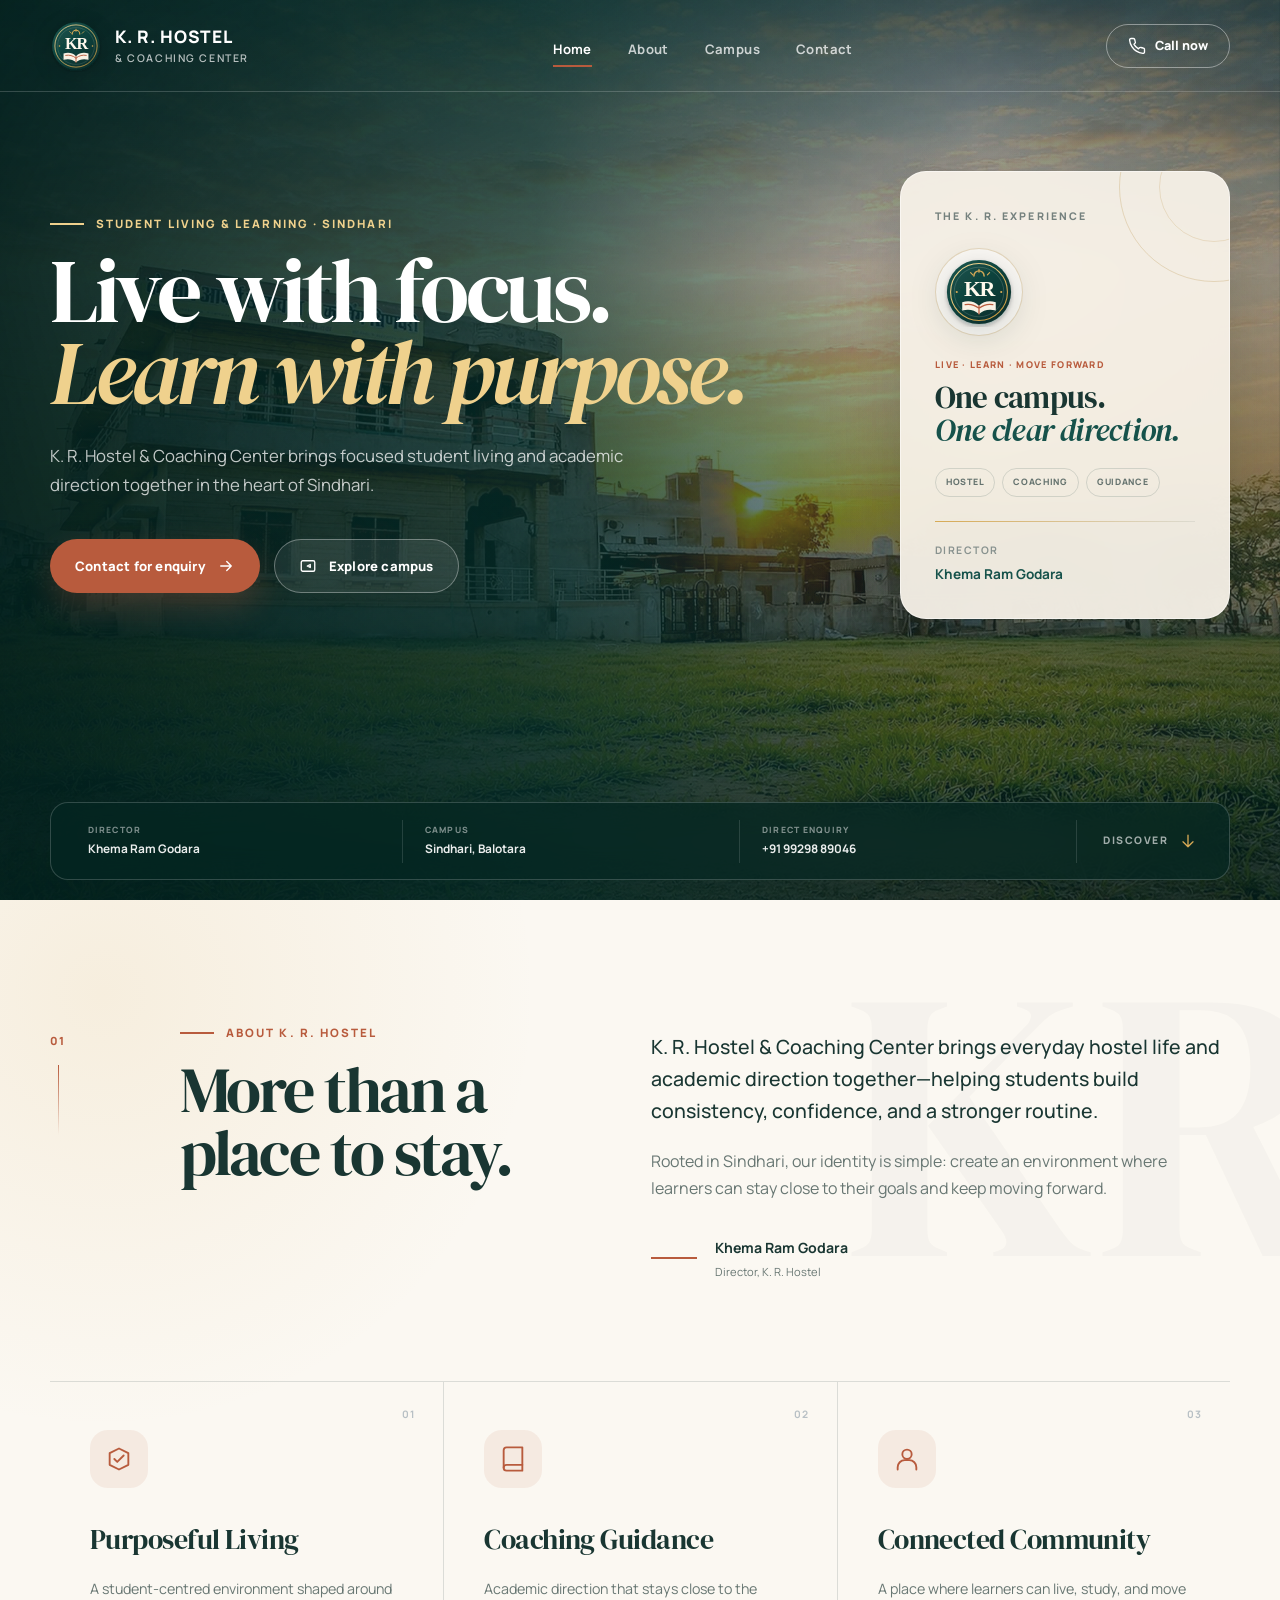
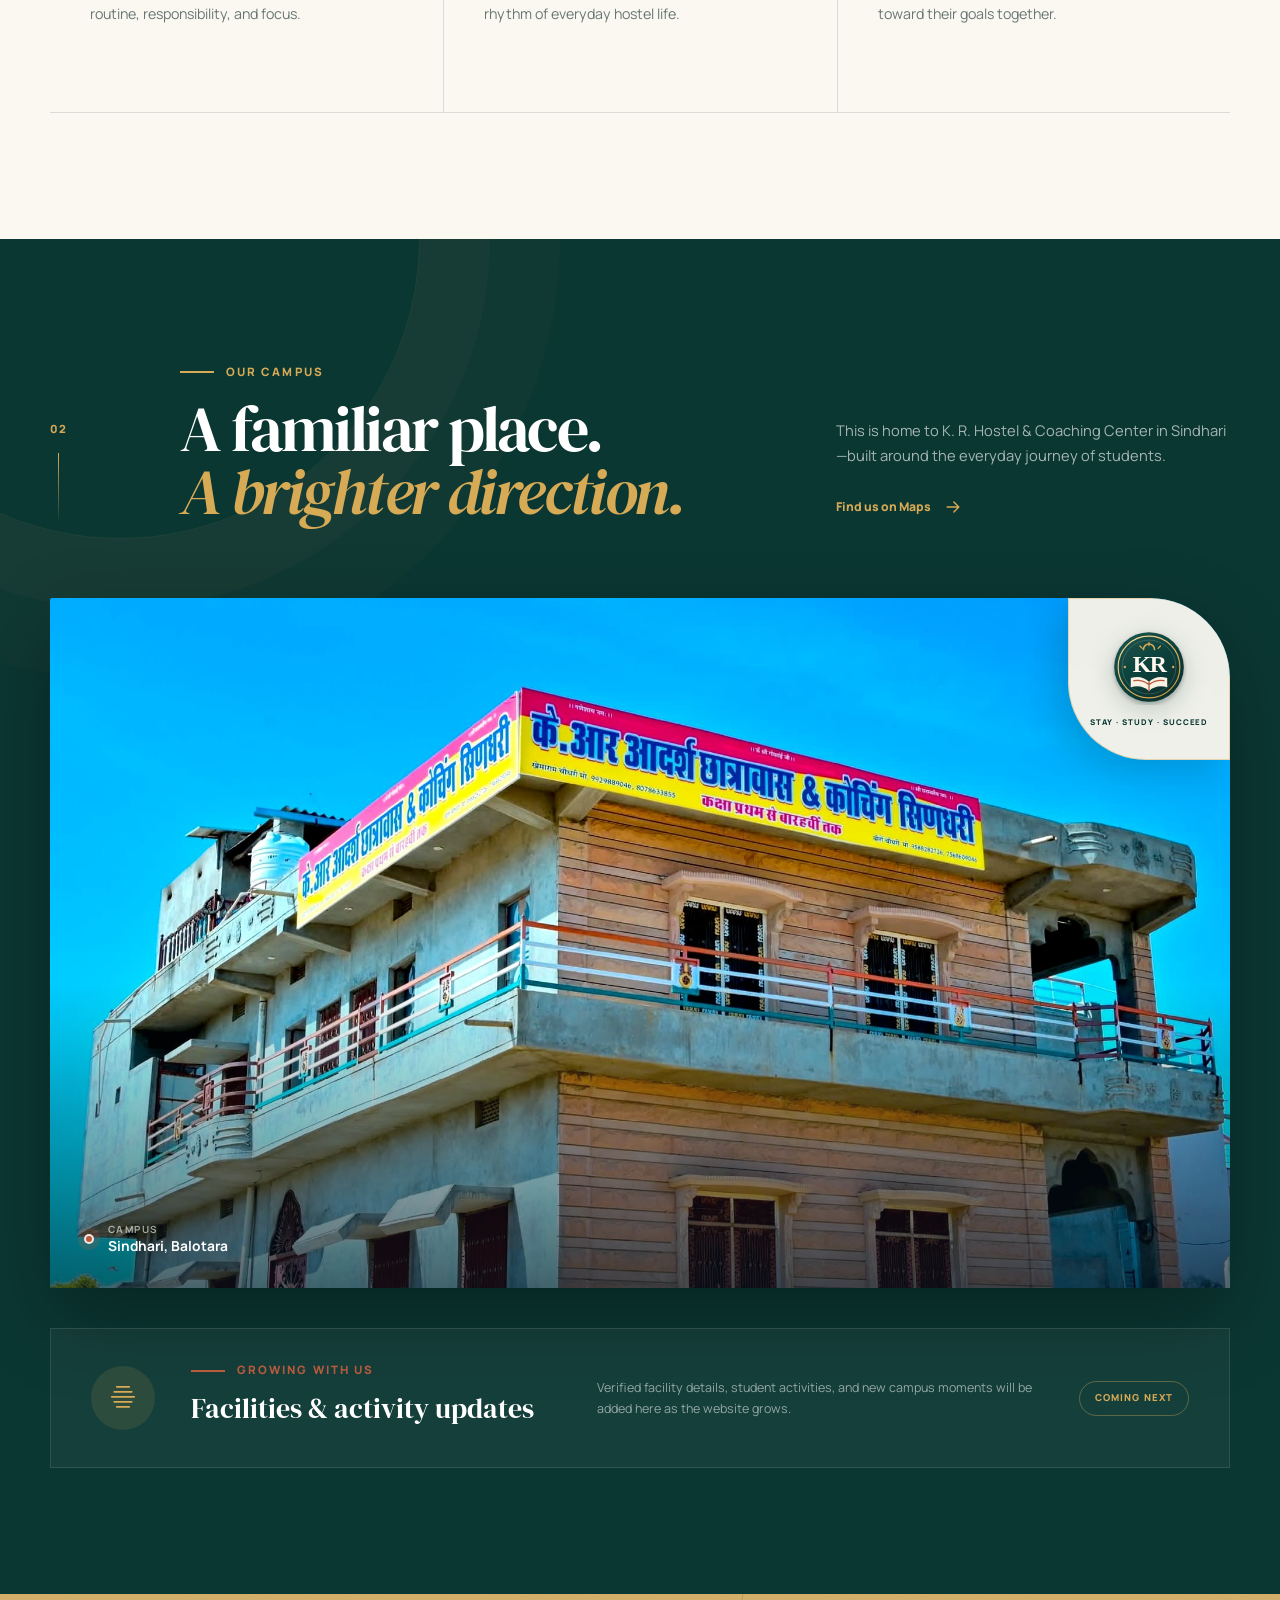
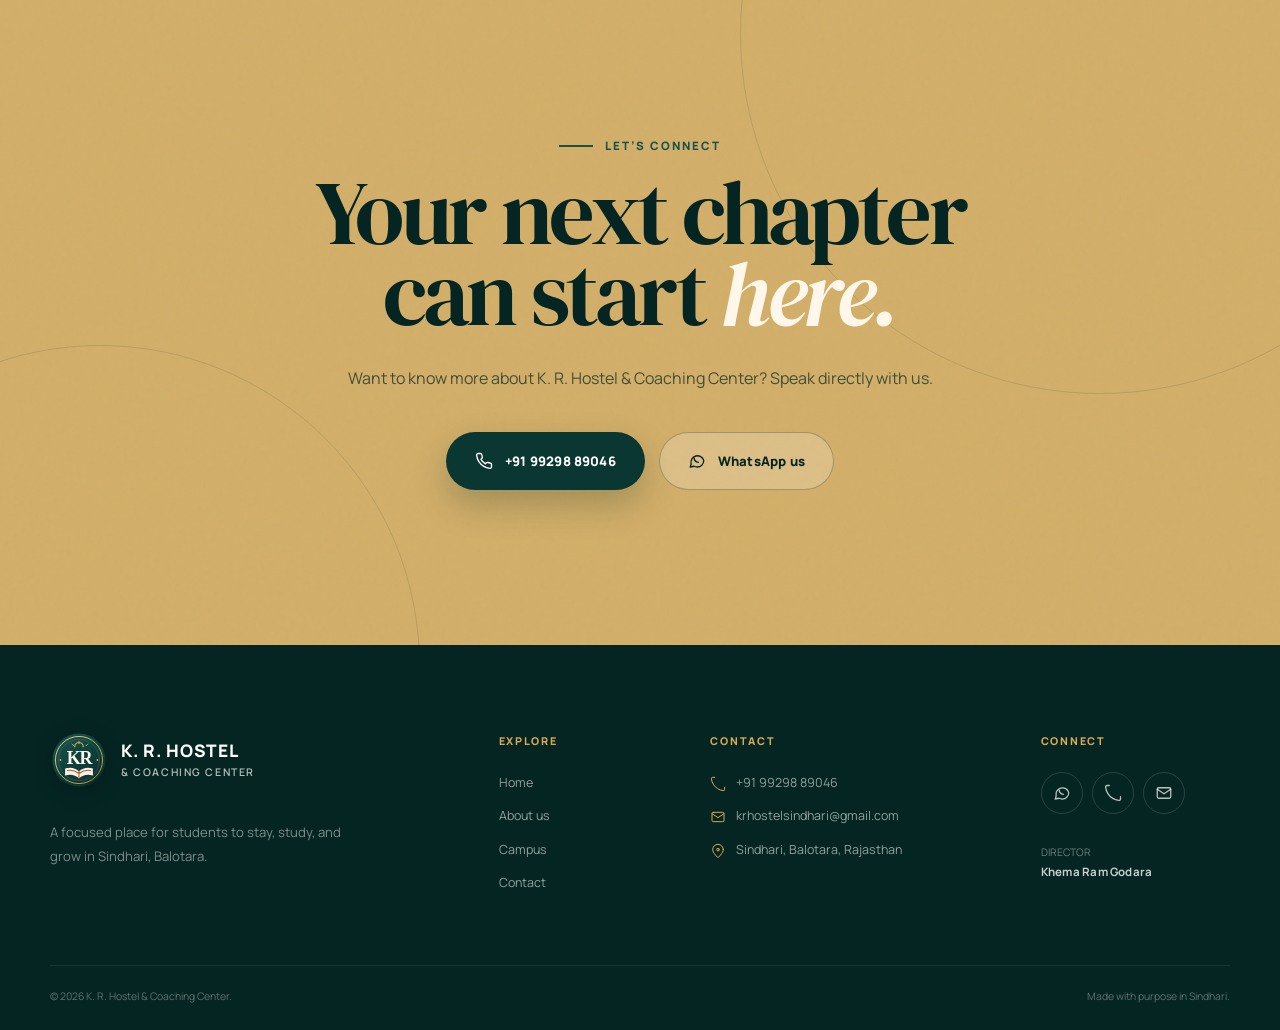
==== commit 431de7a2: "feat: refresh hostel brand and homepage" ====
--- a/index.html
+++ b/index.html
@@ -7,7 +7,7 @@
       name="description"
       content="K. R. Hostel & Coaching Center, Sindhari, Balotara — a focused place for students to stay, study, and grow."
     />
-    <meta name="theme-color" content="#0b2239" />
+    <meta name="theme-color" content="#0b3733" />
     <meta property="og:title" content="K. R. Hostel & Coaching Center, Sindhari" />
     <meta
       property="og:description"
@@ -103,19 +103,19 @@
           <div class="hero-content">
             <p class="eyebrow hero-eyebrow">
               <span></span>
-              Sindhari · Balotara · Rajasthan
+              Student living &amp; learning · Sindhari
             </p>
             <h1 id="hero-title">
-              Stay focused.<br />
-              <em>Grow fearlessly.</em>
+              Live with focus.<br />
+              <em>Learn with purpose.</em>
             </h1>
             <p class="hero-summary">
-              A student-first hostel and coaching environment where disciplined living meets
-              purposeful learning.
+              K. R. Hostel &amp; Coaching Center brings focused student living and academic
+              direction together in the heart of Sindhari.
             </p>
             <div class="hero-actions">
               <a class="button button-primary" href="#contact">
-                Enquire now
+                Contact for enquiry
                 <svg viewBox="0 0 24 24" aria-hidden="true">
                   <path d="M5 12h14M13 6l6 6-6 6" />
                 </svg>
@@ -131,11 +131,15 @@
           </div>
 
           <aside class="hero-card" aria-label="Hostel information">
-            <p class="hero-card-label">K. R. HOSTEL</p>
+            <p class="hero-card-label">THE K. R. EXPERIENCE</p>
             <div class="hero-card-mark">
               <img src="assets/logo-mark.svg" alt="" width="70" height="70" />
             </div>
-            <h2>A place with<br />a clear purpose.</h2>
+            <p class="hero-card-kicker">Live · Learn · Move forward</p>
+            <h2>One campus.<br /><em>One clear direction.</em></h2>
+            <div class="hero-card-tags" aria-label="Our focus">
+              <span>Hostel</span><span>Coaching</span><span>Guidance</span>
+            </div>
             <div class="hero-card-rule"></div>
             <div class="director-line">
               <span>Director</span>
@@ -145,9 +149,18 @@
         </div>
 
         <div class="container hero-foot">
-          <div class="hero-values" aria-label="Our focus">
-            <span>Hostel</span><i></i><span>Coaching</span><i></i><span>Guidance</span>
-          </div>
+          <div class="hero-fact">
+            <small>Director</small>
+            <strong>Khema Ram Godara</strong>
+          </div>
+          <div class="hero-fact">
+            <small>Campus</small>
+            <strong>Sindhari, Balotara</strong>
+          </div>
+          <a class="hero-fact hero-fact-link" href="tel:+919929889046">
+            <small>Direct enquiry</small>
+            <strong>+91 99298 89046</strong>
+          </a>
           <a class="scroll-cue" href="#about" aria-label="Scroll to about section">
             <span>Discover</span>
             <svg viewBox="0 0 24 24" aria-hidden="true">
@@ -256,7 +269,7 @@
             </div>
           </div>
           <div class="campus-badge" aria-hidden="true">
-            <strong>KR</strong>
+            <img src="assets/logo-mark.svg" alt="" width="76" height="76" />
             <span>Stay · Study · Succeed</span>
           </div>
         </div>
--- a/styles.css
+++ b/styles.css
@@ -1,21 +1,21 @@
 :root {
-  --navy-950: #071827;
-  --navy-900: #0b2239;
-  --navy-800: #123653;
-  --orange: #ed6b35;
-  --orange-dark: #d95625;
-  --gold: #e8b45c;
-  --cream: #f7f2e9;
-  --sand: #ebe2d4;
-  --paper: #fffdf9;
-  --ink: #142536;
-  --muted: #65717d;
-  --line: rgba(20, 37, 54, 0.14);
+  --navy-950: #052522;
+  --navy-900: #0b3733;
+  --navy-800: #16524b;
+  --orange: #b85b3d;
+  --orange-dark: #98442e;
+  --gold: #d7aa56;
+  --cream: #f6efe3;
+  --sand: #e7dbc8;
+  --paper: #fbf8f2;
+  --ink: #193632;
+  --muted: #687773;
+  --line: rgba(25, 54, 50, 0.14);
   --white: #ffffff;
   --display: 'DM Serif Display', Georgia, 'Times New Roman', serif;
   --body: 'Manrope', 'Segoe UI', Arial, sans-serif;
   --container: min(1180px, calc(100% - 48px));
-  --shadow: 0 24px 70px rgba(7, 24, 39, 0.16);
+  --shadow: 0 24px 70px rgba(5, 37, 34, 0.16);
   --radius: 26px;
 }
 
@@ -147,7 +147,7 @@
 .site-header.is-scrolled {
   height: 78px;
   background: rgba(255, 253, 249, 0.96);
-  box-shadow: 0 10px 35px rgba(7, 24, 39, 0.1);
+  box-shadow: 0 10px 35px rgba(5, 37, 34, 0.1);
   color: var(--navy-900);
   -webkit-backdrop-filter: blur(16px);
   backdrop-filter: blur(16px);
@@ -338,8 +338,8 @@
 .hero-shade {
   z-index: -3;
   background:
-    linear-gradient(90deg, rgba(5, 20, 34, 0.93) 0%, rgba(5, 20, 34, 0.72) 40%, rgba(5, 20, 34, 0.18) 76%, rgba(5, 20, 34, 0.3) 100%),
-    linear-gradient(180deg, rgba(5, 17, 28, 0.6) 0%, transparent 30%, rgba(4, 14, 24, 0.7) 100%);
+    linear-gradient(90deg, rgba(3, 32, 29, 0.95) 0%, rgba(5, 45, 41, 0.76) 42%, rgba(6, 45, 41, 0.2) 76%, rgba(3, 32, 29, 0.35) 100%),
+    linear-gradient(180deg, rgba(3, 31, 29, 0.62) 0%, transparent 30%, rgba(3, 28, 26, 0.78) 100%);
 }
 
 .hero-shade::after {
@@ -357,7 +357,7 @@
   right: -25%;
   left: auto;
   width: 75%;
-  background: radial-gradient(circle at 60% 45%, rgba(244, 147, 68, 0.18), transparent 52%);
+  background: radial-gradient(circle at 60% 45%, rgba(215, 170, 86, 0.2), transparent 52%);
 }
 
 .hero-layout {
@@ -367,7 +367,7 @@
   align-items: center;
   gap: 100px;
   padding-top: 125px;
-  padding-bottom: 100px;
+  padding-bottom: 145px;
 }
 
 .hero-content {
@@ -376,7 +376,7 @@
 }
 
 .hero-eyebrow {
-  color: #f2c476;
+  color: #efd18d;
   animation: rise-in 0.8s 0.28s both;
 }
 
@@ -393,7 +393,7 @@
 }
 
 .hero h1 em {
-  color: #f4b765;
+  color: #efd18d;
   font-weight: 400;
 }
 
@@ -441,12 +441,12 @@
 .button-primary {
   background: var(--orange);
   color: var(--white);
-  box-shadow: 0 14px 32px rgba(237, 107, 53, 0.28);
+  box-shadow: 0 14px 32px rgba(184, 91, 61, 0.28);
 }
 
 .button-primary:hover {
   background: var(--orange-dark);
-  box-shadow: 0 18px 36px rgba(237, 107, 53, 0.36);
+  box-shadow: 0 18px 36px rgba(184, 91, 61, 0.36);
 }
 
 .button-primary svg:last-child {
@@ -473,14 +473,15 @@
 .hero-card {
   position: relative;
   align-self: center;
-  padding: 38px 34px 34px;
+  padding: 36px 34px 32px;
   overflow: hidden;
-  border: 1px solid rgba(255, 255, 255, 0.22);
+  border: 1px solid rgba(255, 255, 255, 0.5);
   border-radius: var(--radius);
-  background: rgba(6, 26, 43, 0.52);
-  box-shadow: 0 32px 70px rgba(0, 0, 0, 0.22);
-  -webkit-backdrop-filter: blur(18px);
-  backdrop-filter: blur(18px);
+  background: rgba(248, 243, 233, 0.94);
+  box-shadow: 0 32px 70px rgba(3, 29, 27, 0.28);
+  color: var(--ink);
+  -webkit-backdrop-filter: blur(20px);
+  backdrop-filter: blur(20px);
   animation: card-in 1s 0.65s both;
 }
 
@@ -491,7 +492,7 @@
   right: -80px;
   width: 190px;
   height: 190px;
-  border: 1px solid rgba(232, 180, 92, 0.22);
+  border: 1px solid rgba(183, 141, 63, 0.26);
   border-radius: 50%;
 }
 
@@ -502,13 +503,13 @@
   right: -40px;
   width: 110px;
   height: 110px;
-  border: 1px solid rgba(232, 180, 92, 0.16);
+  border: 1px solid rgba(183, 141, 63, 0.2);
   border-radius: 50%;
 }
 
 .hero-card-label {
-  margin: 0 0 26px;
-  color: rgba(255, 255, 255, 0.62);
+  margin: 0 0 22px;
+  color: #75817e;
   font-size: 0.66rem;
   font-weight: 800;
   letter-spacing: 0.2em;
@@ -516,35 +517,67 @@
 
 .hero-card-mark {
   display: flex;
-  width: 80px;
-  height: 80px;
+  width: 88px;
+  height: 88px;
   align-items: center;
   justify-content: center;
-  margin-bottom: 24px;
-  border: 1px solid rgba(232, 180, 92, 0.28);
+  margin-bottom: 21px;
+  border: 1px solid rgba(183, 141, 63, 0.3);
   border-radius: 50%;
-  background: rgba(255, 255, 255, 0.05);
+  background: rgba(255, 255, 255, 0.62);
 }
 
 .hero-card-mark img {
-  width: 61px;
-  filter: drop-shadow(0 7px 18px rgba(0, 0, 0, 0.26));
+  width: 70px;
+  filter: drop-shadow(0 7px 18px rgba(5, 37, 34, 0.2));
+}
+
+.hero-card-kicker {
+  margin: 0 0 8px;
+  color: var(--orange);
+  font-size: 0.58rem;
+  font-weight: 800;
+  letter-spacing: 0.14em;
+  text-transform: uppercase;
 }
 
 .hero-card h2 {
   margin: 0;
   font-family: var(--display);
-  font-size: 2.05rem;
+  font-size: 1.95rem;
   font-weight: 400;
   letter-spacing: -0.025em;
   line-height: 1.08;
 }
 
+.hero-card h2 em {
+  color: var(--navy-800);
+  font-weight: 400;
+}
+
+.hero-card-tags {
+  display: flex;
+  flex-wrap: wrap;
+  gap: 7px;
+  margin-top: 20px;
+}
+
+.hero-card-tags span {
+  padding: 6px 10px;
+  border: 1px solid rgba(11, 55, 51, 0.14);
+  border-radius: 99px;
+  color: #65736f;
+  font-size: 0.55rem;
+  font-weight: 800;
+  letter-spacing: 0.08em;
+  text-transform: uppercase;
+}
+
 .hero-card-rule {
   width: 100%;
   height: 1px;
-  margin: 30px 0 24px;
-  background: linear-gradient(90deg, var(--gold), rgba(255, 255, 255, 0.08));
+  margin: 24px 0 20px;
+  background: linear-gradient(90deg, var(--gold), rgba(11, 55, 51, 0.08));
 }
 
 .director-line {
@@ -554,7 +587,7 @@
 }
 
 .director-line span {
-  color: rgba(255, 255, 255, 0.5);
+  color: #88928f;
   font-size: 0.65rem;
   font-weight: 700;
   letter-spacing: 0.14em;
@@ -562,7 +595,7 @@
 }
 
 .director-line strong {
-  color: var(--gold);
+  color: var(--navy-800);
   font-size: 0.85rem;
   font-weight: 700;
 }
@@ -570,30 +603,53 @@
 .hero-foot {
   position: absolute;
   right: 0;
-  bottom: 26px;
+  bottom: 20px;
   left: 0;
-  display: flex;
-  align-items: center;
-  justify-content: space-between;
+  display: grid;
+  grid-template-columns: 1fr 1fr 1fr auto;
+  align-items: center;
+  min-height: 78px;
+  padding: 12px 15px;
+  border: 1px solid rgba(255, 255, 255, 0.18);
+  border-radius: 18px;
+  background: rgba(4, 37, 34, 0.7);
+  box-shadow: 0 20px 45px rgba(3, 25, 23, 0.18);
+  -webkit-backdrop-filter: blur(16px);
+  backdrop-filter: blur(16px);
   animation: rise-in 0.8s 0.8s both;
 }
 
-.hero-values {
-  display: flex;
-  align-items: center;
-  gap: 14px;
-  color: rgba(255, 255, 255, 0.62);
-  font-size: 0.66rem;
+.hero-fact {
+  display: flex;
+  min-height: 43px;
+  flex-direction: column;
+  justify-content: center;
+  gap: 1px;
+  padding: 0 22px;
+  border-right: 1px solid rgba(255, 255, 255, 0.13);
+}
+
+.hero-fact small {
+  color: rgba(255, 255, 255, 0.48);
+  font-size: 0.54rem;
   font-weight: 800;
-  letter-spacing: 0.16em;
+  letter-spacing: 0.13em;
   text-transform: uppercase;
 }
 
-.hero-values i {
-  width: 4px;
-  height: 4px;
-  border-radius: 50%;
-  background: var(--orange);
+.hero-fact strong {
+  color: rgba(255, 255, 255, 0.92);
+  font-size: 0.74rem;
+  font-weight: 700;
+}
+
+.hero-fact-link {
+  transition: background-color 180ms ease;
+}
+
+.hero-fact-link:hover {
+  border-radius: 10px;
+  background: rgba(255, 255, 255, 0.08);
 }
 
 .scroll-cue {
@@ -605,6 +661,7 @@
   font-weight: 800;
   letter-spacing: 0.14em;
   text-transform: uppercase;
+  padding: 0 16px 0 26px;
 }
 
 .scroll-cue svg {
@@ -621,7 +678,7 @@
 .intro {
   overflow: hidden;
   background:
-    radial-gradient(circle at 8% 10%, rgba(232, 180, 92, 0.11), transparent 30%),
+    radial-gradient(circle at 8% 10%, rgba(215, 170, 86, 0.13), transparent 30%),
     var(--paper);
 }
 
@@ -771,7 +828,7 @@
   justify-content: center;
   margin-bottom: 28px;
   border-radius: 18px;
-  background: rgba(237, 107, 53, 0.09);
+  background: rgba(184, 91, 61, 0.09);
   color: var(--orange);
 }
 
@@ -813,11 +870,11 @@
   left: -180px;
   width: 600px;
   height: 600px;
-  border: 1px solid rgba(232, 180, 92, 0.08);
+  border: 1px solid rgba(215, 170, 86, 0.1);
   border-radius: 50%;
   box-shadow:
-    0 0 0 70px rgba(232, 180, 92, 0.025),
-    0 0 0 140px rgba(232, 180, 92, 0.018);
+    0 0 0 70px rgba(215, 170, 86, 0.03),
+    0 0 0 140px rgba(215, 170, 86, 0.02);
 }
 
 .campus-top {
@@ -924,7 +981,7 @@
   border: 2px solid rgba(255, 255, 255, 0.86);
   border-radius: 50%;
   background: var(--orange);
-  box-shadow: 0 0 0 6px rgba(237, 107, 53, 0.2);
+  box-shadow: 0 0 0 6px rgba(184, 91, 61, 0.2);
 }
 
 .campus-caption div {
@@ -956,16 +1013,17 @@
   flex-direction: column;
   align-items: center;
   justify-content: center;
+  border: 1px solid rgba(215, 170, 86, 0.42);
   border-radius: 0 78px 0 78px;
-  background: var(--orange);
-  color: var(--white);
-}
-
-.campus-badge strong {
-  font-family: var(--display);
-  font-size: 3rem;
-  font-weight: 400;
-  line-height: 0.9;
+  background: rgba(248, 243, 233, 0.96);
+  box-shadow: -12px 14px 35px rgba(5, 37, 34, 0.16);
+  color: var(--navy-900);
+}
+
+.campus-badge img {
+  width: 76px;
+  height: 76px;
+  filter: drop-shadow(0 6px 12px rgba(5, 37, 34, 0.2));
 }
 
 .campus-badge span {
@@ -996,7 +1054,7 @@
   align-items: center;
   justify-content: center;
   border-radius: 50%;
-  background: rgba(232, 180, 92, 0.1);
+  background: rgba(215, 170, 86, 0.12);
   color: var(--gold);
 }
 
@@ -1033,7 +1091,7 @@
   height: 35px;
   align-items: center;
   justify-content: center;
-  border: 1px solid rgba(232, 180, 92, 0.34);
+  border: 1px solid rgba(215, 170, 86, 0.38);
   border-radius: 99px;
   color: var(--gold);
   font-size: 0.6rem;
@@ -1045,8 +1103,8 @@
 .contact {
   overflow: hidden;
   padding: 145px 0 155px;
-  background: #d65c2c;
-  color: var(--white);
+  background: #d3b06a;
+  color: var(--navy-950);
   text-align: center;
 }
 
@@ -1068,7 +1126,7 @@
 }
 
 .contact .eyebrow {
-  color: #ffd08a;
+  color: var(--navy-800);
 }
 
 .contact h2 {
@@ -1078,13 +1136,13 @@
 }
 
 .contact h2 em {
-  color: #ffe0ab;
+  color: #fff7e9;
 }
 
 .contact-lead {
   max-width: 610px;
   margin: 30px auto 0;
-  color: rgba(255, 255, 255, 0.78);
+  color: rgba(5, 37, 34, 0.7);
   font-size: 1rem;
 }
 
@@ -1103,7 +1161,7 @@
 
 .contact .button-primary {
   background: var(--navy-900);
-  box-shadow: 0 15px 35px rgba(7, 24, 39, 0.23);
+  box-shadow: 0 15px 35px rgba(5, 37, 34, 0.23);
 }
 
 .contact .button-primary:hover {
@@ -1111,20 +1169,20 @@
 }
 
 .button-whatsapp {
-  border-color: rgba(255, 255, 255, 0.46);
-  background: rgba(255, 255, 255, 0.1);
+  border-color: rgba(5, 37, 34, 0.28);
+  background: rgba(255, 249, 237, 0.22);
+  color: var(--navy-950);
+}
+
+.button-whatsapp:hover {
+  border-color: var(--navy-900);
+  background: var(--navy-900);
   color: var(--white);
-}
-
-.button-whatsapp:hover {
-  border-color: var(--white);
-  background: var(--white);
-  color: var(--navy-900);
 }
 
 .contact-orbit {
   position: absolute;
-  border: 1px solid rgba(255, 255, 255, 0.12);
+  border: 1px solid rgba(5, 37, 34, 0.12);
   border-radius: 50%;
 }
 
@@ -1478,7 +1536,7 @@
     padding: 110px 30px 50px;
     opacity: 0;
     background:
-      radial-gradient(circle at 82% 12%, rgba(237, 107, 53, 0.18), transparent 30%),
+      radial-gradient(circle at 82% 12%, rgba(215, 170, 86, 0.2), transparent 30%),
       var(--navy-950);
     color: var(--white);
     transition:
@@ -1526,7 +1584,7 @@
   }
 
   .hero {
-    min-height: 810px;
+    min-height: 840px;
   }
 
   .hero-image {
@@ -1535,16 +1593,16 @@
 
   .hero-shade {
     background:
-      linear-gradient(90deg, rgba(5, 20, 34, 0.94), rgba(5, 20, 34, 0.48)),
-      linear-gradient(180deg, rgba(5, 17, 28, 0.66), transparent 36%, rgba(4, 14, 24, 0.82));
+      linear-gradient(90deg, rgba(3, 34, 31, 0.95), rgba(5, 53, 48, 0.5)),
+      linear-gradient(180deg, rgba(3, 32, 29, 0.68), transparent 36%, rgba(3, 29, 26, 0.86));
   }
 
   .hero-layout {
-    min-height: 735px;
+    min-height: 770px;
     grid-template-columns: 1fr;
     align-items: end;
     padding-top: 130px;
-    padding-bottom: 105px;
+    padding-bottom: 132px;
   }
 
   .hero-content {
@@ -1558,6 +1616,28 @@
 
   .hero-card {
     display: none;
+  }
+
+  .hero-foot {
+    bottom: 14px;
+    grid-template-columns: 1fr auto;
+    min-height: 66px;
+    padding: 9px 10px;
+    border-radius: 15px;
+  }
+
+  .hero-fact {
+    display: none;
+  }
+
+  .hero-fact:first-child {
+    display: flex;
+    min-height: 40px;
+    padding: 0 14px;
+  }
+
+  .hero-foot .scroll-cue {
+    padding: 0 10px 0 18px;
   }
 
   .intro-grid,
@@ -1648,12 +1728,12 @@
   }
 
   .hero {
-    min-height: 780px;
+    min-height: 800px;
   }
 
   .hero-layout {
-    min-height: 710px;
-    padding-bottom: 100px;
+    min-height: 730px;
+    padding-bottom: 118px;
   }
 
   .hero-image {
@@ -1661,7 +1741,7 @@
   }
 
   .hero h1 {
-    font-size: clamp(3.45rem, 17vw, 4.8rem);
+    font-size: clamp(3.25rem, 15vw, 4.5rem);
     line-height: 0.92;
   }
 
@@ -1681,10 +1761,8 @@
     font-size: 0.72rem;
   }
 
-  .hero-values {
-    gap: 9px;
-    font-size: 0.52rem;
-    letter-spacing: 0.1em;
+  .hero-fact strong {
+    font-size: 0.68rem;
   }
 
   .scroll-cue span {
@@ -1744,8 +1822,9 @@
     border-radius: 0 0 0 55px;
   }
 
-  .campus-badge strong {
-    font-size: 2.25rem;
+  .campus-badge img {
+    width: 54px;
+    height: 54px;
   }
 
   .campus-badge span {
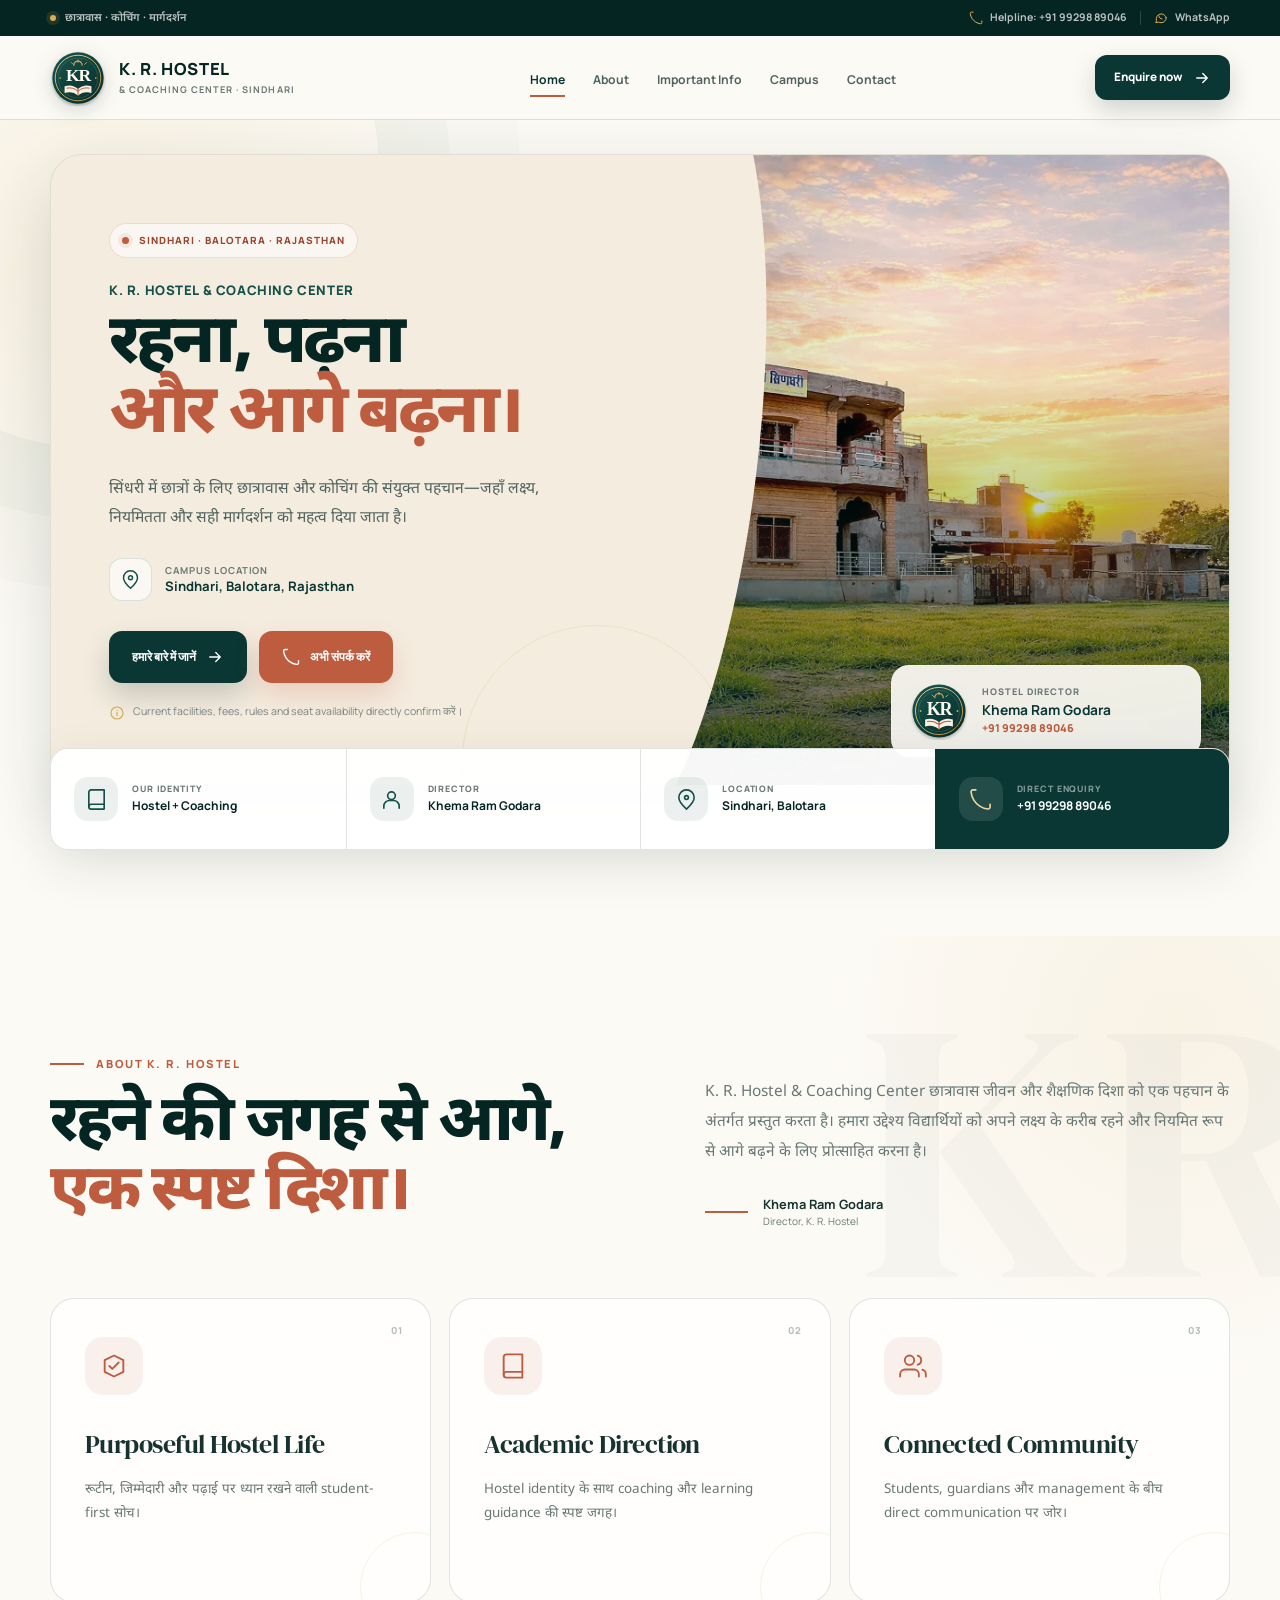
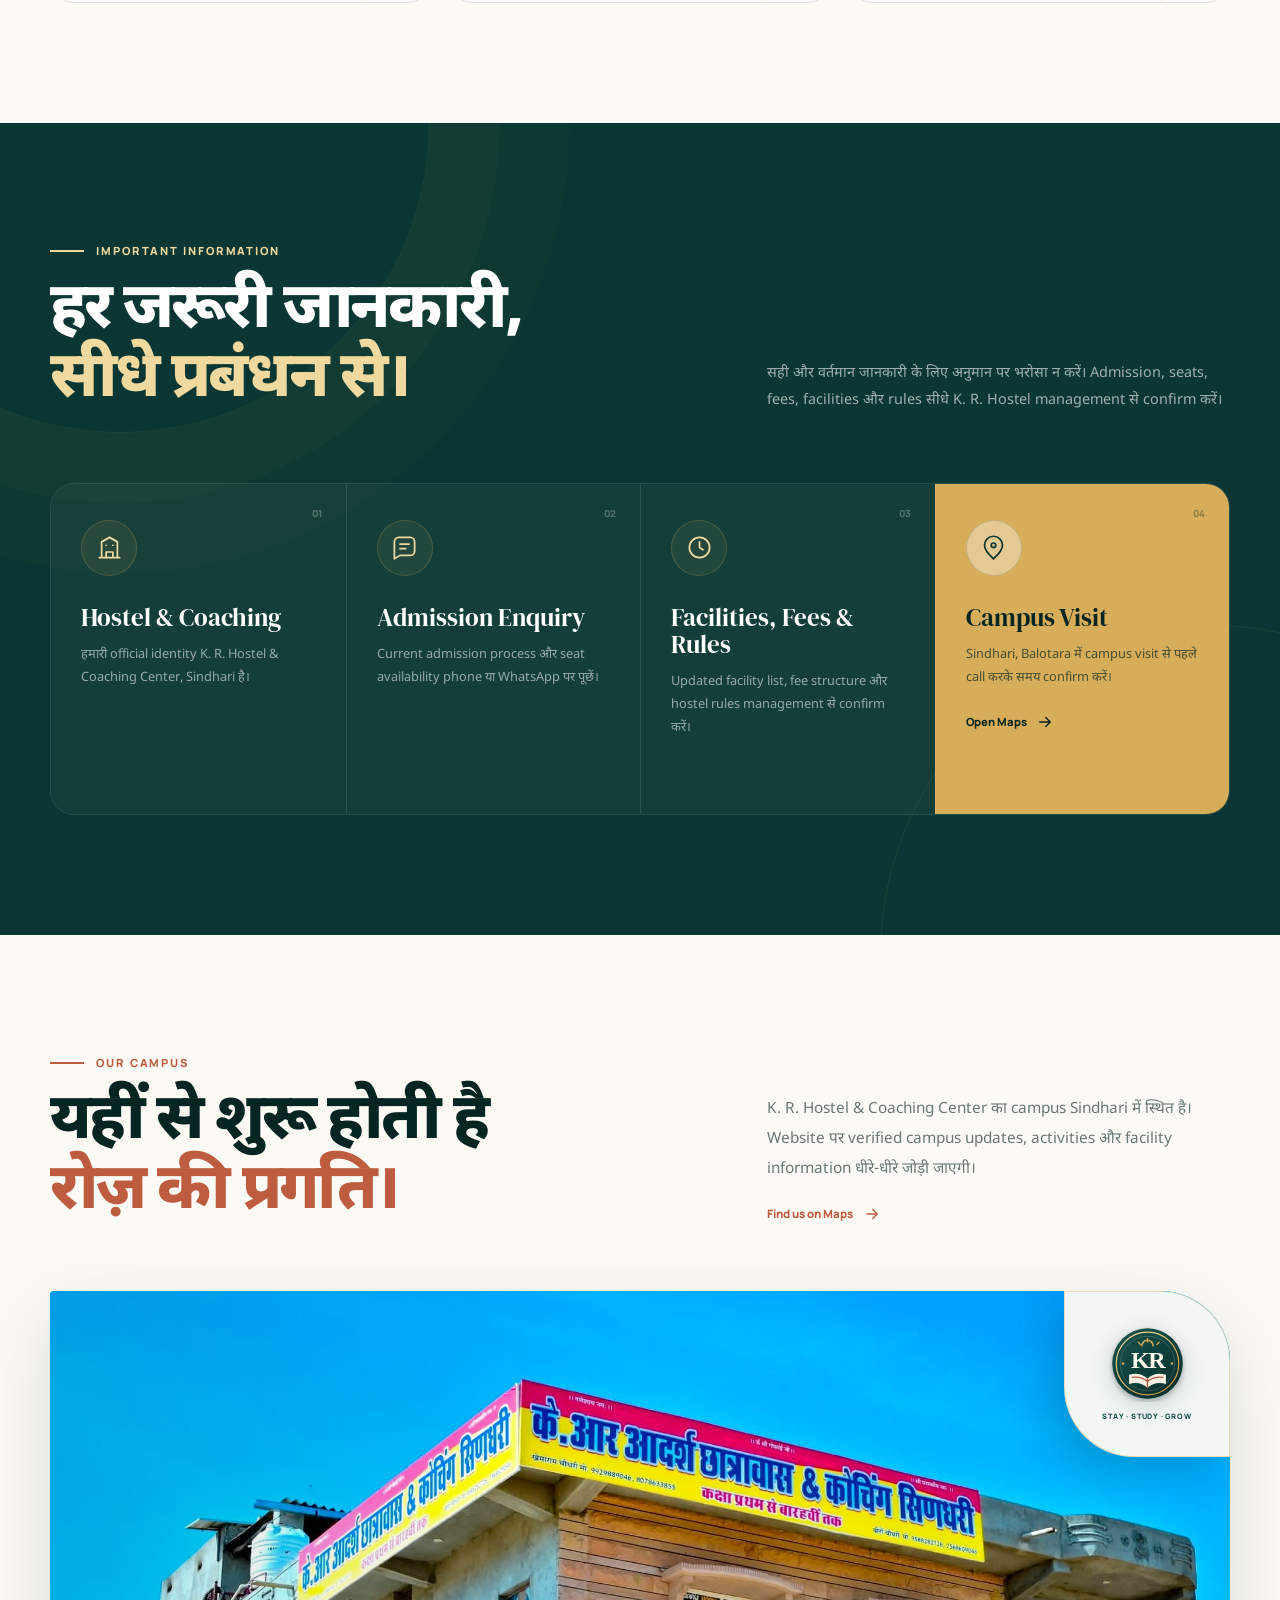
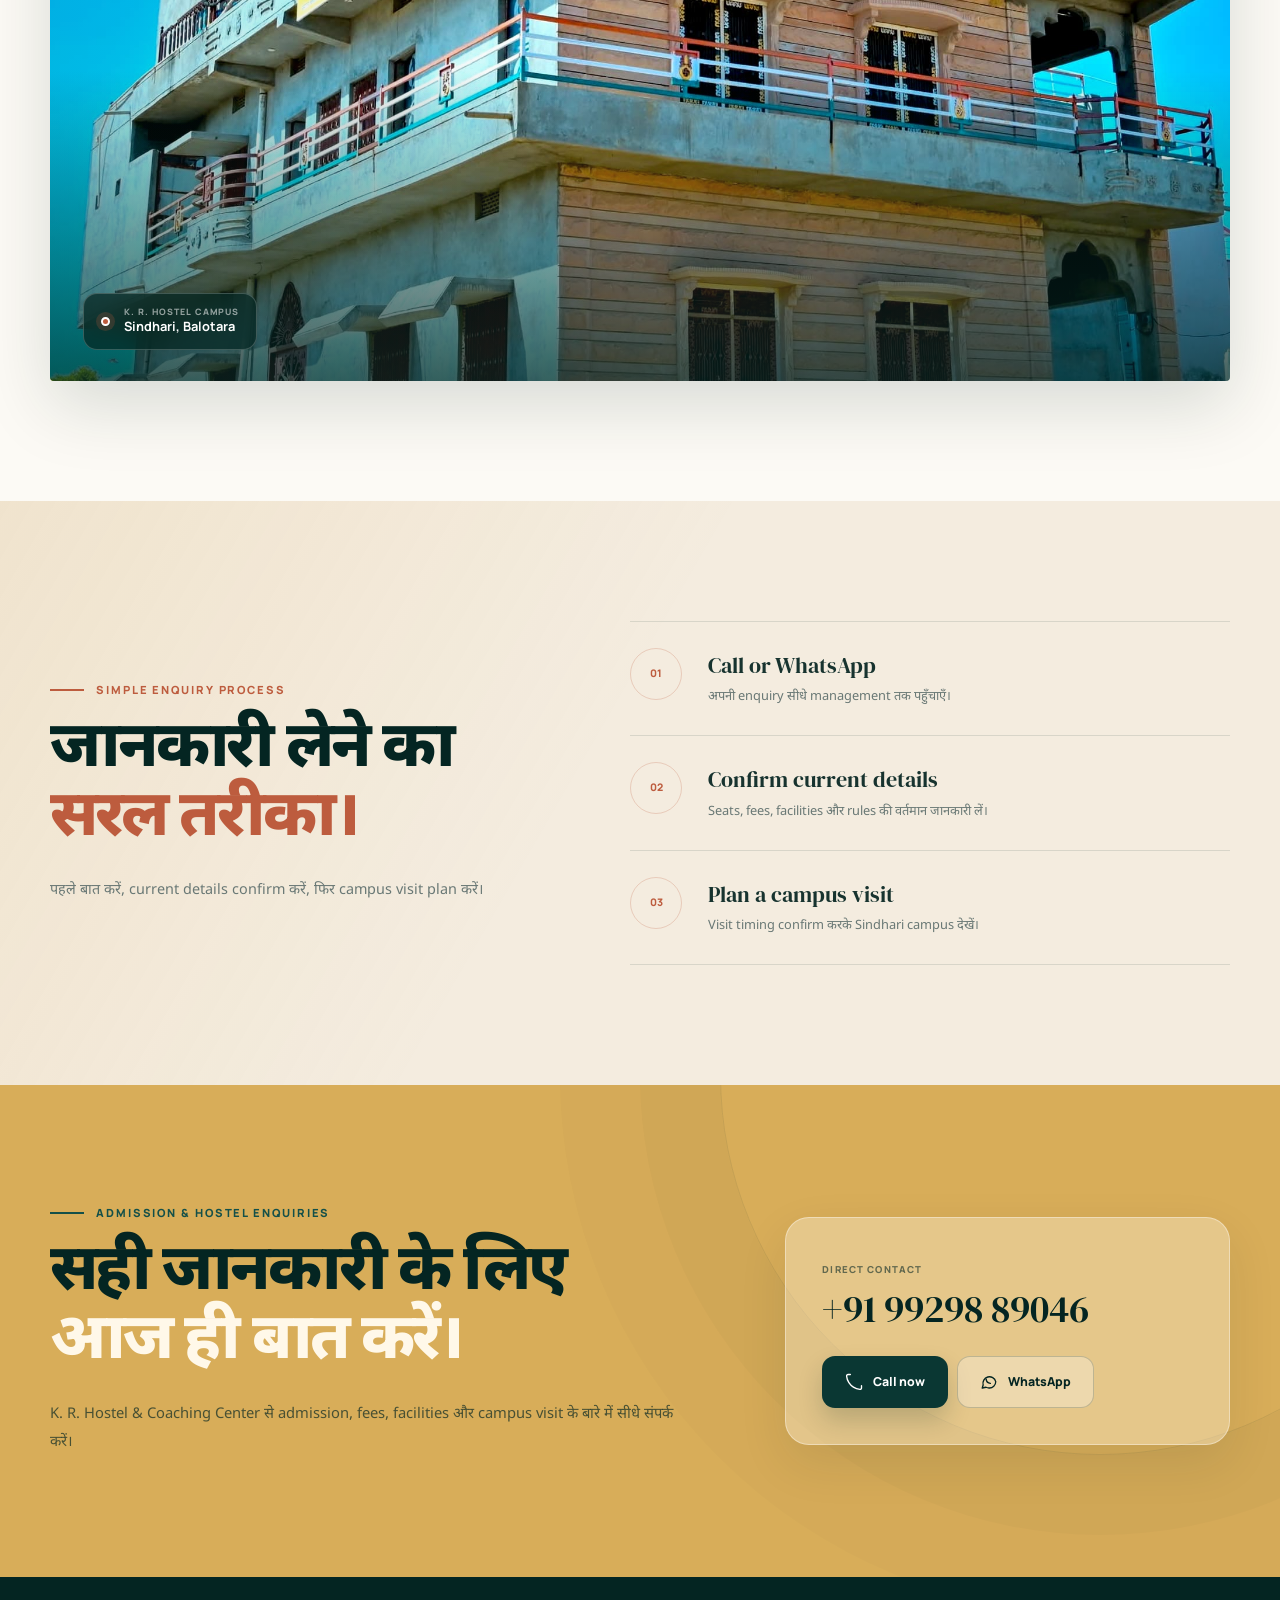
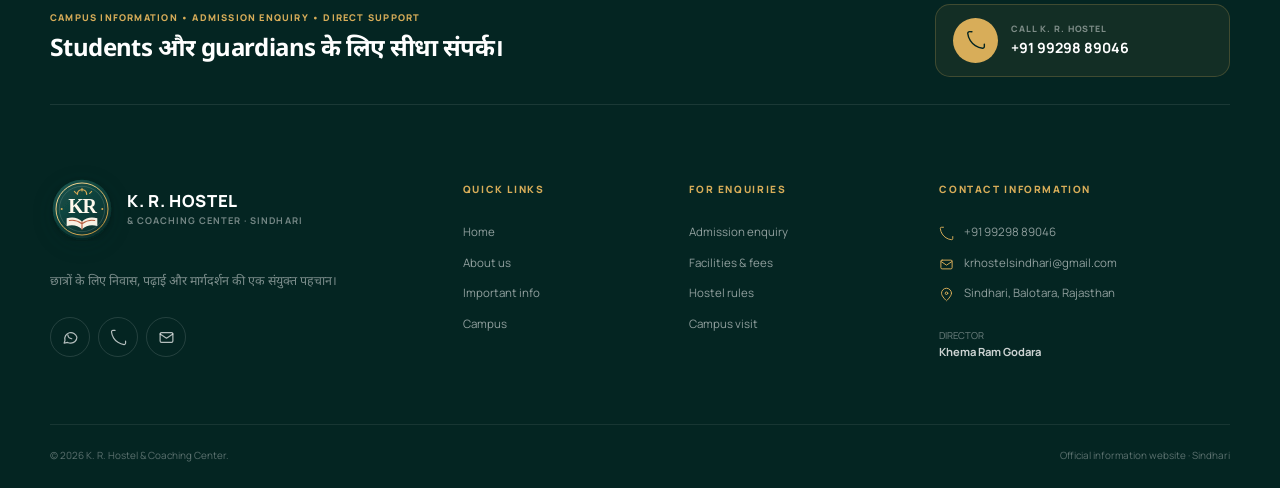
==== commit 815bb96d: "feat: rebuild homepage with verified information" ====
--- a/index.html
+++ b/index.html
@@ -5,13 +5,13 @@
     <meta name="viewport" content="width=device-width, initial-scale=1.0" />
     <meta
       name="description"
-      content="K. R. Hostel & Coaching Center, Sindhari, Balotara — a focused place for students to stay, study, and grow."
+      content="K. R. Hostel & Coaching Center, Sindhari, Balotara — hostel, coaching, guidance and direct admission enquiries."
     />
     <meta name="theme-color" content="#0b3733" />
     <meta property="og:title" content="K. R. Hostel & Coaching Center, Sindhari" />
     <meta
       property="og:description"
-      content="A focused place for students to stay, study, and grow in Sindhari, Balotara."
+      content="छात्रों के लिए निवास, पढ़ाई और मार्गदर्शन की संयुक्त पहचान — सिंधरी, बालोतरा।"
     />
     <meta property="og:type" content="website" />
     <meta property="og:image" content="assets/hostel-sunset.jpg" />
@@ -22,7 +22,7 @@
     <link rel="preconnect" href="https://fonts.googleapis.com" />
     <link rel="preconnect" href="https://fonts.gstatic.com" crossorigin />
     <link
-      href="https://fonts.googleapis.com/css2?family=DM+Serif+Display:ital@0;1&family=Manrope:wght@400;500;600;700;800&display=swap"
+      href="https://fonts.googleapis.com/css2?family=DM+Serif+Display:ital@0;1&family=Manrope:wght@400;500;600;700;800&family=Noto+Sans+Devanagari:wght@500;600;700;800&display=swap"
       rel="stylesheet"
     />
     <script>document.documentElement.classList.add('js');</script>
@@ -47,29 +47,59 @@
 
   <body>
     <a class="skip-link" href="#main-content">Skip to content</a>
+    <div class="scroll-progress" id="scroll-progress" aria-hidden="true"></div>
+
+    <div class="utility-bar">
+      <div class="container utility-inner">
+        <p>
+          <span class="utility-dot"></span>
+          छात्रावास · कोचिंग · मार्गदर्शन
+        </p>
+        <div class="utility-links">
+          <a href="tel:+919929889046" aria-label="Call K. R. Hostel">
+            <svg viewBox="0 0 24 24" aria-hidden="true">
+              <path d="M22 16.92v3a2 2 0 0 1-2.18 2 19.8 19.8 0 0 1-8.63-3.07 19.5 19.5 0 0 1-6-6A19.8 19.8 0 0 1 2.12 4.18 2 2 0 0 1 4.11 2h3" />
+            </svg>
+            <span>Helpline: +91 99298 89046</span>
+          </a>
+          <i></i>
+          <a
+            href="https://wa.me/919929889046?text=Namaste%2C%20I%20would%20like%20to%20know%20more%20about%20K.%20R.%20Hostel%20Sindhari."
+            target="_blank"
+            rel="noopener noreferrer"
+            aria-label="WhatsApp K. R. Hostel"
+          >
+            <svg viewBox="0 0 24 24" aria-hidden="true">
+              <path d="M21 11.5a8.4 8.4 0 0 1-9 8.5 9.6 9.6 0 0 1-4-1l-5 1 1.2-4A8.4 8.4 0 1 1 21 11.5Z" />
+              <path d="M8.2 8.2c.3 3 2.6 5.3 5.6 5.6" />
+            </svg>
+            <span>WhatsApp</span>
+          </a>
+        </div>
+      </div>
+    </div>
 
     <header class="site-header" id="site-header">
       <div class="container nav-shell">
         <a class="brand" href="#home" aria-label="K. R. Hostel home">
-          <img src="assets/logo-mark.svg" alt="" width="52" height="52" />
+          <img src="assets/logo-mark.svg" alt="" width="58" height="58" />
           <span class="brand-copy">
             <strong>K. R. Hostel</strong>
-            <small>&amp; Coaching Center</small>
+            <small>&amp; Coaching Center · Sindhari</small>
           </span>
         </a>
 
         <nav class="desktop-nav" aria-label="Primary navigation">
           <a class="nav-link is-active" href="#home">Home</a>
           <a class="nav-link" href="#about">About</a>
+          <a class="nav-link" href="#information">Important Info</a>
           <a class="nav-link" href="#campus">Campus</a>
           <a class="nav-link" href="#contact">Contact</a>
         </nav>
 
-        <a class="header-cta" href="tel:+919929889046">
-          <svg viewBox="0 0 24 24" aria-hidden="true">
-            <path d="M22 16.92v3a2 2 0 0 1-2.18 2 19.8 19.8 0 0 1-8.63-3.07 19.5 19.5 0 0 1-6-6A19.8 19.8 0 0 1 2.12 4.18 2 2 0 0 1 4.11 2h3a2 2 0 0 1 2 1.72c.12.9.33 1.78.62 2.63a2 2 0 0 1-.45 2.11L8 9.73a16 16 0 0 0 6 6l1.27-1.27a2 2 0 0 1 2.11-.45c.85.29 1.73.5 2.63.62A2 2 0 0 1 22 16.92Z" />
-          </svg>
-          <span>Call now</span>
+        <a class="header-cta" href="#contact">
+          Enquire now
+          <svg viewBox="0 0 24 24" aria-hidden="true"><path d="M5 12h14M13 6l6 6-6 6" /></svg>
         </a>
 
         <button class="menu-toggle" type="button" aria-label="Open menu" aria-expanded="false">
@@ -80,6 +110,7 @@
       <nav class="mobile-nav" aria-label="Mobile navigation">
         <a href="#home">Home</a>
         <a href="#about">About</a>
+        <a href="#information">Important Info</a>
         <a href="#campus">Campus</a>
         <a href="#contact">Contact</a>
         <a class="mobile-call" href="tel:+919929889046">Call +91 99298 89046</a>
@@ -88,269 +119,411 @@
 
     <main id="main-content">
       <section class="hero" id="home" aria-labelledby="hero-title">
-        <img
-          class="hero-image"
-          src="assets/hostel-sunset.jpg"
-          alt="K. R. Hostel building in Sindhari at sunset"
-          width="1920"
-          height="1280"
-          fetchpriority="high"
-        />
-        <div class="hero-shade"></div>
-        <div class="hero-glow" aria-hidden="true"></div>
-
-        <div class="container hero-layout">
-          <div class="hero-content">
-            <p class="eyebrow hero-eyebrow">
+        <div class="hero-pattern" aria-hidden="true"></div>
+        <div class="container hero-frame">
+          <div class="hero-copy">
+            <p class="hero-badge">
               <span></span>
-              Student living &amp; learning · Sindhari
+              Sindhari · Balotara · Rajasthan
             </p>
+            <p class="hero-kicker">K. R. Hostel &amp; Coaching Center</p>
             <h1 id="hero-title">
-              Live with focus.<br />
-              <em>Learn with purpose.</em>
+              रहना, पढ़ना<br />
+              <em>और आगे बढ़ना।</em>
             </h1>
             <p class="hero-summary">
-              K. R. Hostel &amp; Coaching Center brings focused student living and academic
-              direction together in the heart of Sindhari.
+              सिंधरी में छात्रों के लिए छात्रावास और कोचिंग की संयुक्त पहचान—जहाँ लक्ष्य,
+              नियमितता और सही मार्गदर्शन को महत्व दिया जाता है।
             </p>
+
+            <div class="hero-location">
+              <span class="location-icon">
+                <svg viewBox="0 0 24 24" aria-hidden="true">
+                  <path d="M20 10c0 5-8 12-8 12S4 15 4 10a8 8 0 1 1 16 0Z" />
+                  <circle cx="12" cy="10" r="2.3" />
+                </svg>
+              </span>
+              <div>
+                <small>Campus location</small>
+                <strong>Sindhari, Balotara, Rajasthan</strong>
+              </div>
+            </div>
+
             <div class="hero-actions">
-              <a class="button button-primary" href="#contact">
-                Contact for enquiry
+              <a class="button button-primary" href="#about">
+                हमारे बारे में जानें
+                <svg viewBox="0 0 24 24" aria-hidden="true"><path d="M5 12h14M13 6l6 6-6 6" /></svg>
+              </a>
+              <a class="button button-secondary" href="tel:+919929889046">
                 <svg viewBox="0 0 24 24" aria-hidden="true">
-                  <path d="M5 12h14M13 6l6 6-6 6" />
+                  <path d="M22 16.92v3a2 2 0 0 1-2.18 2 19.8 19.8 0 0 1-8.63-3.07 19.5 19.5 0 0 1-6-6A19.8 19.8 0 0 1 2.12 4.18 2 2 0 0 1 4.11 2h3" />
                 </svg>
+                अभी संपर्क करें
               </a>
-              <a class="button button-ghost" href="#campus">
-                <svg viewBox="0 0 24 24" aria-hidden="true">
-                  <path d="m15 10-4 2 4 2v-4Z" />
-                  <rect x="3" y="5" width="18" height="14" rx="2" />
-                </svg>
-                Explore campus
-              </a>
-            </div>
-          </div>
-
-          <aside class="hero-card" aria-label="Hostel information">
-            <p class="hero-card-label">THE K. R. EXPERIENCE</p>
-            <div class="hero-card-mark">
-              <img src="assets/logo-mark.svg" alt="" width="70" height="70" />
-            </div>
-            <p class="hero-card-kicker">Live · Learn · Move forward</p>
-            <h2>One campus.<br /><em>One clear direction.</em></h2>
-            <div class="hero-card-tags" aria-label="Our focus">
-              <span>Hostel</span><span>Coaching</span><span>Guidance</span>
-            </div>
-            <div class="hero-card-rule"></div>
-            <div class="director-line">
-              <span>Director</span>
-              <strong>Khema Ram Godara</strong>
-            </div>
-          </aside>
-        </div>
-
-        <div class="container hero-foot">
-          <div class="hero-fact">
-            <small>Director</small>
-            <strong>Khema Ram Godara</strong>
-          </div>
-          <div class="hero-fact">
-            <small>Campus</small>
-            <strong>Sindhari, Balotara</strong>
-          </div>
-          <a class="hero-fact hero-fact-link" href="tel:+919929889046">
-            <small>Direct enquiry</small>
-            <strong>+91 99298 89046</strong>
-          </a>
-          <a class="scroll-cue" href="#about" aria-label="Scroll to about section">
-            <span>Discover</span>
-            <svg viewBox="0 0 24 24" aria-hidden="true">
-              <path d="M12 5v14M6 13l6 6 6-6" />
-            </svg>
+            </div>
+
+            <p class="hero-note">
+              <svg viewBox="0 0 24 24" aria-hidden="true">
+                <circle cx="12" cy="12" r="9" />
+                <path d="M12 11v5M12 8h.01" />
+              </svg>
+              Current facilities, fees, rules and seat availability directly confirm करें।
+            </p>
+          </div>
+
+          <div class="hero-media">
+            <img
+              src="assets/hostel-sunset.jpg"
+              alt="K. R. Hostel campus in Sindhari at sunset"
+              width="1920"
+              height="1280"
+              fetchpriority="high"
+            />
+            <div class="hero-media-shade"></div>
+            <p class="media-label" aria-hidden="true">SINDHARI</p>
+            <aside class="hero-card media-info" aria-label="Hostel director information">
+              <img src="assets/logo-mark.svg" alt="" width="58" height="58" />
+              <div>
+                <small>Hostel Director</small>
+                <strong>Khema Ram Godara</strong>
+                <a href="tel:+919929889046">+91 99298 89046</a>
+              </div>
+            </aside>
+          </div>
+        </div>
+
+        <div class="container quick-facts" aria-label="K. R. Hostel quick information">
+          <article class="quick-fact reveal">
+            <span class="quick-icon">
+              <svg viewBox="0 0 24 24" aria-hidden="true">
+                <path d="M4 19.5A2.5 2.5 0 0 1 6.5 17H20" />
+                <path d="M6.5 2H20v20H6.5A2.5 2.5 0 0 1 4 19.5v-15A2.5 2.5 0 0 1 6.5 2Z" />
+              </svg>
+            </span>
+            <div><small>Our identity</small><strong>Hostel + Coaching</strong></div>
+          </article>
+          <article class="quick-fact reveal">
+            <span class="quick-icon">
+              <svg viewBox="0 0 24 24" aria-hidden="true">
+                <circle cx="12" cy="8" r="4" />
+                <path d="M4 21v-2a6 6 0 0 1 6-6h4a6 6 0 0 1 6 6v2" />
+              </svg>
+            </span>
+            <div><small>Director</small><strong>Khema Ram Godara</strong></div>
+          </article>
+          <article class="quick-fact reveal">
+            <span class="quick-icon">
+              <svg viewBox="0 0 24 24" aria-hidden="true">
+                <path d="M20 10c0 5-8 12-8 12S4 15 4 10a8 8 0 1 1 16 0Z" />
+                <circle cx="12" cy="10" r="2" />
+              </svg>
+            </span>
+            <div><small>Location</small><strong>Sindhari, Balotara</strong></div>
+          </article>
+          <a class="quick-fact quick-fact-action reveal" href="tel:+919929889046">
+            <span class="quick-icon">
+              <svg viewBox="0 0 24 24" aria-hidden="true">
+                <path d="M22 16.92v3a2 2 0 0 1-2.18 2 19.8 19.8 0 0 1-8.63-3.07 19.5 19.5 0 0 1-6-6A19.8 19.8 0 0 1 2.12 4.18 2 2 0 0 1 4.11 2h3" />
+              </svg>
+            </span>
+            <div><small>Direct enquiry</small><strong>+91 99298 89046</strong></div>
           </a>
         </div>
       </section>
 
-      <section class="intro section" id="about">
-        <div class="container intro-grid">
-          <div class="section-index reveal" aria-hidden="true">01</div>
-          <div class="intro-heading reveal">
+      <section class="about section" id="about">
+        <div class="container section-heading split-heading">
+          <div class="reveal">
             <p class="eyebrow"><span></span> About K. R. Hostel</p>
-            <h2>More than a place to stay.</h2>
-          </div>
-          <div class="intro-copy reveal">
-            <p class="intro-lead">
-              K. R. Hostel &amp; Coaching Center brings everyday hostel life and academic
-              direction together—helping students build consistency, confidence, and a stronger
-              routine.
+            <h2>रहने की जगह से आगे,<br /><em>एक स्पष्ट दिशा।</em></h2>
+          </div>
+          <div class="heading-copy reveal">
+            <p>
+              K. R. Hostel &amp; Coaching Center छात्रावास जीवन और शैक्षणिक दिशा को एक पहचान
+              के अंतर्गत प्रस्तुत करता है। हमारा उद्देश्य विद्यार्थियों को अपने लक्ष्य के करीब
+              रहने और नियमित रूप से आगे बढ़ने के लिए प्रोत्साहित करना है।
             </p>
-            <p>
-              Rooted in Sindhari, our identity is simple: create an environment where learners
-              can stay close to their goals and keep moving forward.
-            </p>
-            <div class="signature-block">
-              <span class="signature-line"></span>
-              <div>
-                <strong>Khema Ram Godara</strong>
-                <small>Director, K. R. Hostel</small>
-              </div>
-            </div>
-          </div>
-        </div>
-
-        <div class="container pillars">
-          <article class="pillar reveal">
-            <span class="pillar-number">01</span>
-            <div class="pillar-icon">
+            <div class="director-signature">
+              <span></span>
+              <div><strong>Khema Ram Godara</strong><small>Director, K. R. Hostel</small></div>
+            </div>
+          </div>
+        </div>
+
+        <div class="container value-grid">
+          <article class="value-card reveal">
+            <span class="value-number">01</span>
+            <div class="value-icon">
               <svg viewBox="0 0 24 24" aria-hidden="true">
                 <path d="M12 3 4 7v10l8 4 8-4V7l-8-4Z" />
                 <path d="m8 12 2.5 2.5L16 9" />
               </svg>
             </div>
-            <h3>Purposeful Living</h3>
-            <p>A student-centred environment shaped around routine, responsibility, and focus.</p>
-          </article>
-          <article class="pillar reveal">
-            <span class="pillar-number">02</span>
-            <div class="pillar-icon">
+            <h3>Purposeful Hostel Life</h3>
+            <p>रूटीन, जिम्मेदारी और पढ़ाई पर ध्यान रखने वाली student-first सोच।</p>
+          </article>
+          <article class="value-card reveal">
+            <span class="value-number">02</span>
+            <div class="value-icon">
               <svg viewBox="0 0 24 24" aria-hidden="true">
                 <path d="M4 19.5A2.5 2.5 0 0 1 6.5 17H20" />
                 <path d="M6.5 2H20v20H6.5A2.5 2.5 0 0 1 4 19.5v-15A2.5 2.5 0 0 1 6.5 2Z" />
               </svg>
             </div>
-            <h3>Coaching Guidance</h3>
-            <p>Academic direction that stays close to the rhythm of everyday hostel life.</p>
-          </article>
-          <article class="pillar reveal">
-            <span class="pillar-number">03</span>
-            <div class="pillar-icon">
-              <svg viewBox="0 0 24 24" aria-hidden="true">
-                <circle cx="12" cy="8" r="4" />
-                <path d="M4 21v-2a6 6 0 0 1 6-6h4a6 6 0 0 1 6 6v2" />
+            <h3>Academic Direction</h3>
+            <p>Hostel identity के साथ coaching और learning guidance की स्पष्ट जगह।</p>
+          </article>
+          <article class="value-card reveal">
+            <span class="value-number">03</span>
+            <div class="value-icon">
+              <svg viewBox="0 0 24 24" aria-hidden="true">
+                <path d="M17 21v-2a4 4 0 0 0-4-4H5a4 4 0 0 0-4 4v2" />
+                <circle cx="9" cy="7" r="4" />
+                <path d="M23 21v-2a4 4 0 0 0-3-3.87M16 3.13a4 4 0 0 1 0 7.75" />
               </svg>
             </div>
             <h3>Connected Community</h3>
-            <p>A place where learners can live, study, and move toward their goals together.</p>
+            <p>Students, guardians और management के बीच direct communication पर जोर।</p>
           </article>
         </div>
       </section>
 
+      <section class="information section" id="information">
+        <div class="info-orbit info-orbit-one" aria-hidden="true"></div>
+        <div class="info-orbit info-orbit-two" aria-hidden="true"></div>
+        <div class="container information-heading">
+          <div class="reveal">
+            <p class="eyebrow eyebrow-light"><span></span> Important information</p>
+            <h2>हर जरूरी जानकारी,<br /><em>सीधे प्रबंधन से।</em></h2>
+          </div>
+          <p class="reveal">
+            सही और वर्तमान जानकारी के लिए अनुमान पर भरोसा न करें। Admission, seats, fees,
+            facilities और rules सीधे K. R. Hostel management से confirm करें।
+          </p>
+        </div>
+
+        <div class="container information-grid">
+          <article class="info-card reveal">
+            <span class="info-index">01</span>
+            <div class="info-icon">
+              <svg viewBox="0 0 24 24" aria-hidden="true">
+                <path d="M3 21h18M5 21V7l7-4 7 4v14M9 21v-5h6v5M9 10h.01M15 10h.01" />
+              </svg>
+            </div>
+            <h3>Hostel &amp; Coaching</h3>
+            <p>हमारी official identity K. R. Hostel &amp; Coaching Center, Sindhari है।</p>
+          </article>
+          <article class="info-card reveal">
+            <span class="info-index">02</span>
+            <div class="info-icon">
+              <svg viewBox="0 0 24 24" aria-hidden="true">
+                <path d="M21 15a4 4 0 0 1-4 4H8l-5 3V7a4 4 0 0 1 4-4h10a4 4 0 0 1 4 4v8Z" />
+                <path d="M8 9h8M8 13h5" />
+              </svg>
+            </div>
+            <h3>Admission Enquiry</h3>
+            <p>Current admission process और seat availability phone या WhatsApp पर पूछें।</p>
+          </article>
+          <article class="info-card reveal">
+            <span class="info-index">03</span>
+            <div class="info-icon">
+              <svg viewBox="0 0 24 24" aria-hidden="true">
+                <circle cx="12" cy="12" r="9" />
+                <path d="M12 7v5l3 2" />
+              </svg>
+            </div>
+            <h3>Facilities, Fees &amp; Rules</h3>
+            <p>Updated facility list, fee structure और hostel rules management से confirm करें।</p>
+          </article>
+          <article class="info-card info-card-accent reveal">
+            <span class="info-index">04</span>
+            <div class="info-icon">
+              <svg viewBox="0 0 24 24" aria-hidden="true">
+                <path d="M20 10c0 5-8 12-8 12S4 15 4 10a8 8 0 1 1 16 0Z" />
+                <circle cx="12" cy="10" r="2" />
+              </svg>
+            </div>
+            <h3>Campus Visit</h3>
+            <p>Sindhari, Balotara में campus visit से पहले call करके समय confirm करें।</p>
+            <a
+              href="https://www.google.com/maps/search/?api=1&query=K.%20R.%20Hostel%20Sindhari%20Balotara%20Rajasthan"
+              target="_blank"
+              rel="noopener noreferrer"
+            >
+              Open Maps
+              <svg viewBox="0 0 24 24" aria-hidden="true"><path d="M5 12h14M13 6l6 6-6 6" /></svg>
+            </a>
+          </article>
+        </div>
+      </section>
+
       <section class="campus section" id="campus">
-        <div class="container campus-top">
-          <div class="section-index section-index-light reveal" aria-hidden="true">02</div>
-          <div class="campus-heading reveal">
-            <p class="eyebrow eyebrow-light"><span></span> Our Campus</p>
-            <h2>A familiar place.<br /><em>A brighter direction.</em></h2>
-          </div>
-          <div class="campus-note reveal">
+        <div class="container section-heading campus-heading">
+          <div class="reveal">
+            <p class="eyebrow"><span></span> Our campus</p>
+            <h2>यहीं से शुरू होती है<br /><em>रोज़ की प्रगति।</em></h2>
+          </div>
+          <div class="heading-copy reveal">
             <p>
-              This is home to K. R. Hostel &amp; Coaching Center in Sindhari—built around the
-              everyday journey of students.
+              K. R. Hostel &amp; Coaching Center का campus Sindhari में स्थित है। Website पर
+              verified campus updates, activities और facility information धीरे-धीरे जोड़ी जाएगी।
             </p>
-            <a href="https://www.google.com/maps/search/?api=1&query=K.%20R.%20Hostel%20Sindhari%20Balotara%20Rajasthan" target="_blank" rel="noopener noreferrer">
+            <a
+              class="text-link"
+              href="https://www.google.com/maps/search/?api=1&query=K.%20R.%20Hostel%20Sindhari%20Balotara%20Rajasthan"
+              target="_blank"
+              rel="noopener noreferrer"
+            >
               Find us on Maps
               <svg viewBox="0 0 24 24" aria-hidden="true"><path d="M5 12h14M13 6l6 6-6 6" /></svg>
             </a>
           </div>
         </div>
 
-        <div class="container campus-visual reveal">
+        <div class="container campus-stage reveal">
           <img
             src="assets/hostel-front.jpg"
-            alt="Front view of the K. R. Hostel building"
+            alt="Front view of K. R. Hostel campus in Sindhari"
             width="1600"
             height="1600"
             loading="lazy"
           />
-          <div class="campus-caption">
-            <span class="caption-dot"></span>
-            <div>
-              <small>Campus</small>
-              <strong>Sindhari, Balotara</strong>
-            </div>
-          </div>
-          <div class="campus-badge" aria-hidden="true">
+          <div class="campus-shade"></div>
+          <div class="campus-location-card">
+            <span class="live-dot"></span>
+            <div><small>K. R. Hostel Campus</small><strong>Sindhari, Balotara</strong></div>
+          </div>
+          <div class="campus-crest">
             <img src="assets/logo-mark.svg" alt="" width="76" height="76" />
-            <span>Stay · Study · Succeed</span>
-          </div>
-        </div>
-
-        <div class="container updates-card reveal">
-          <div class="updates-icon">
-            <svg viewBox="0 0 24 24" aria-hidden="true">
-              <path d="M3 11h18M5 7h14M7 3h10M5 15h14M7 19h10" />
-            </svg>
-          </div>
-          <div>
-            <p class="eyebrow"><span></span> Growing with us</p>
-            <h3>Facilities &amp; activity updates</h3>
-          </div>
-          <p>
-            Verified facility details, student activities, and new campus moments will be added
-            here as the website grows.
-          </p>
-          <span class="coming-soon">Coming next</span>
+            <span>Stay · Study · Grow</span>
+          </div>
         </div>
       </section>
 
+      <section class="enquiry section" aria-labelledby="enquiry-title">
+        <div class="container enquiry-layout">
+          <div class="enquiry-title reveal">
+            <p class="eyebrow"><span></span> Simple enquiry process</p>
+            <h2 id="enquiry-title">जानकारी लेने का<br /><em>सरल तरीका।</em></h2>
+            <p>पहले बात करें, current details confirm करें, फिर campus visit plan करें।</p>
+          </div>
+          <ol class="step-list">
+            <li class="reveal">
+              <span>01</span>
+              <div><strong>Call or WhatsApp</strong><p>अपनी enquiry सीधे management तक पहुँचाएँ।</p></div>
+            </li>
+            <li class="reveal">
+              <span>02</span>
+              <div><strong>Confirm current details</strong><p>Seats, fees, facilities और rules की वर्तमान जानकारी लें।</p></div>
+            </li>
+            <li class="reveal">
+              <span>03</span>
+              <div><strong>Plan a campus visit</strong><p>Visit timing confirm करके Sindhari campus देखें।</p></div>
+            </li>
+          </ol>
+        </div>
+      </section>
+
       <section class="contact section" id="contact">
-        <div class="contact-orbit contact-orbit-one" aria-hidden="true"></div>
-        <div class="contact-orbit contact-orbit-two" aria-hidden="true"></div>
+        <div class="contact-rings" aria-hidden="true"></div>
         <div class="container contact-inner">
-          <p class="eyebrow eyebrow-light reveal"><span></span> Let’s connect</p>
-          <h2 class="reveal">Your next chapter<br />can start <em>here.</em></h2>
-          <p class="contact-lead reveal">
-            Want to know more about K. R. Hostel &amp; Coaching Center? Speak directly with us.
-          </p>
-
-          <div class="contact-actions reveal">
-            <a class="button button-primary button-large" href="tel:+919929889046">
-              <svg viewBox="0 0 24 24" aria-hidden="true">
-                <path d="M22 16.92v3a2 2 0 0 1-2.18 2 19.8 19.8 0 0 1-8.63-3.07 19.5 19.5 0 0 1-6-6A19.8 19.8 0 0 1 2.12 4.18 2 2 0 0 1 4.11 2h3a2 2 0 0 1 2 1.72c.12.9.33 1.78.62 2.63a2 2 0 0 1-.45 2.11L8 9.73a16 16 0 0 0 6 6l1.27-1.27a2 2 0 0 1 2.11-.45c.85.29 1.73.5 2.63.62A2 2 0 0 1 22 16.92Z" />
-              </svg>
-              +91 99298 89046
-            </a>
-            <a
-              class="button button-whatsapp button-large"
-              href="https://wa.me/919929889046?text=Namaste%2C%20I%20would%20like%20to%20know%20more%20about%20K.%20R.%20Hostel%20Sindhari."
-              target="_blank"
-              rel="noopener noreferrer"
-            >
-              <svg viewBox="0 0 24 24" aria-hidden="true">
-                <path d="M21 11.5a8.4 8.4 0 0 1-9 8.5 9.6 9.6 0 0 1-4-1l-5 1 1.2-4A8.4 8.4 0 1 1 21 11.5Z" />
-                <path d="M8.2 8.2c.3 3 2.6 5.3 5.6 5.6" />
-              </svg>
-              WhatsApp us
-            </a>
+          <div class="contact-copy reveal">
+            <p class="eyebrow"><span></span> Admission &amp; hostel enquiries</p>
+            <h2>सही जानकारी के लिए<br /><em>आज ही बात करें।</em></h2>
+            <p>
+              K. R. Hostel &amp; Coaching Center से admission, fees, facilities और campus visit
+              के बारे में सीधे संपर्क करें।
+            </p>
+          </div>
+          <div class="contact-panel reveal">
+            <small>Direct contact</small>
+            <a class="contact-number" href="tel:+919929889046">+91 99298 89046</a>
+            <div class="contact-buttons">
+              <a class="button button-dark" href="tel:+919929889046">
+                <svg viewBox="0 0 24 24" aria-hidden="true">
+                  <path d="M22 16.92v3a2 2 0 0 1-2.18 2 19.8 19.8 0 0 1-8.63-3.07 19.5 19.5 0 0 1-6-6A19.8 19.8 0 0 1 2.12 4.18 2 2 0 0 1 4.11 2h3" />
+                </svg>
+                Call now
+              </a>
+              <a
+                class="button button-whatsapp"
+                href="https://wa.me/919929889046?text=Namaste%2C%20I%20would%20like%20to%20know%20more%20about%20K.%20R.%20Hostel%20Sindhari."
+                target="_blank"
+                rel="noopener noreferrer"
+              >
+                <svg viewBox="0 0 24 24" aria-hidden="true">
+                  <path d="M21 11.5a8.4 8.4 0 0 1-9 8.5 9.6 9.6 0 0 1-4-1l-5 1 1.2-4A8.4 8.4 0 1 1 21 11.5Z" />
+                  <path d="M8.2 8.2c.3 3 2.6 5.3 5.6 5.6" />
+                </svg>
+                WhatsApp
+              </a>
+            </div>
           </div>
         </div>
       </section>
     </main>
 
     <footer class="site-footer">
+      <div class="container footer-lead">
+        <div>
+          <p>Campus information • Admission enquiry • Direct support</p>
+          <h2>Students और guardians के लिए सीधा संपर्क।</h2>
+        </div>
+        <a href="tel:+919929889046">
+          <span>
+            <svg viewBox="0 0 24 24" aria-hidden="true">
+              <path d="M22 16.92v3a2 2 0 0 1-2.18 2 19.8 19.8 0 0 1-8.63-3.07 19.5 19.5 0 0 1-6-6A19.8 19.8 0 0 1 2.12 4.18 2 2 0 0 1 4.11 2h3" />
+            </svg>
+          </span>
+          <div><small>Call K. R. Hostel</small><strong>+91 99298 89046</strong></div>
+        </a>
+      </div>
+
       <div class="container footer-main">
         <div class="footer-brand">
           <a class="brand brand-footer" href="#home">
-            <img src="assets/logo-mark.svg" alt="" width="58" height="58" />
+            <img src="assets/logo-mark.svg" alt="" width="64" height="64" />
             <span class="brand-copy">
               <strong>K. R. Hostel</strong>
-              <small>&amp; Coaching Center</small>
+              <small>&amp; Coaching Center · Sindhari</small>
             </span>
           </a>
-          <p>
-            A focused place for students to stay, study, and grow in Sindhari, Balotara.
-          </p>
+          <p>छात्रों के लिए निवास, पढ़ाई और मार्गदर्शन की एक संयुक्त पहचान।</p>
+          <div class="social-links">
+            <a href="https://wa.me/919929889046" target="_blank" rel="noopener noreferrer" aria-label="WhatsApp K. R. Hostel">
+              <svg viewBox="0 0 24 24" aria-hidden="true"><path d="M21 11.5a8.4 8.4 0 0 1-9 8.5 9.6 9.6 0 0 1-4-1l-5 1 1.2-4A8.4 8.4 0 1 1 21 11.5Z" /><path d="M8.2 8.2c.3 3 2.6 5.3 5.6 5.6" /></svg>
+            </a>
+            <a href="tel:+919929889046" aria-label="Call K. R. Hostel">
+              <svg viewBox="0 0 24 24" aria-hidden="true"><path d="M22 16.92v3a2 2 0 0 1-2.18 2 19.8 19.8 0 0 1-8.63-3.07 19.5 19.5 0 0 1-6-6A19.8 19.8 0 0 1 2.12 4.18 2 2 0 0 1 4.11 2h3" /></svg>
+            </a>
+            <a href="mailto:krhostelsindhari@gmail.com" aria-label="Email K. R. Hostel">
+              <svg viewBox="0 0 24 24" aria-hidden="true"><rect x="3" y="5" width="18" height="14" rx="2" /><path d="m3 7 9 6 9-6" /></svg>
+            </a>
+          </div>
         </div>
 
         <div class="footer-column">
-          <h3>Explore</h3>
+          <h3>Quick links</h3>
           <a href="#home">Home</a>
           <a href="#about">About us</a>
+          <a href="#information">Important info</a>
           <a href="#campus">Campus</a>
-          <a href="#contact">Contact</a>
+        </div>
+
+        <div class="footer-column">
+          <h3>For enquiries</h3>
+          <a href="#contact">Admission enquiry</a>
+          <a href="#information">Facilities &amp; fees</a>
+          <a href="#information">Hostel rules</a>
+          <a
+            href="https://www.google.com/maps/search/?api=1&query=K.%20R.%20Hostel%20Sindhari%20Balotara%20Rajasthan"
+            target="_blank"
+            rel="noopener noreferrer"
+          >Campus visit</a>
         </div>
 
         <div class="footer-column footer-contact">
-          <h3>Contact</h3>
+          <h3>Contact information</h3>
           <a href="tel:+919929889046">
             <svg viewBox="0 0 24 24" aria-hidden="true"><path d="M22 16.92v3a2 2 0 0 1-2.18 2 19.8 19.8 0 0 1-8.63-3.07 19.5 19.5 0 0 1-6-6A19.8 19.8 0 0 1 2.12 4.18 2 2 0 0 1 4.11 2h3" /></svg>
             +91 99298 89046
@@ -359,38 +532,21 @@
             <svg viewBox="0 0 24 24" aria-hidden="true"><rect x="3" y="5" width="18" height="14" rx="2" /><path d="m3 7 9 6 9-6" /></svg>
             krhostelsindhari@gmail.com
           </a>
-          <a href="https://www.google.com/maps/search/?api=1&query=K.%20R.%20Hostel%20Sindhari%20Balotara%20Rajasthan" target="_blank" rel="noopener noreferrer">
+          <a
+            href="https://www.google.com/maps/search/?api=1&query=K.%20R.%20Hostel%20Sindhari%20Balotara%20Rajasthan"
+            target="_blank"
+            rel="noopener noreferrer"
+          >
             <svg viewBox="0 0 24 24" aria-hidden="true"><path d="M20 10c0 5-8 12-8 12S4 15 4 10a8 8 0 1 1 16 0Z" /><circle cx="12" cy="10" r="2" /></svg>
             Sindhari, Balotara, Rajasthan
           </a>
-        </div>
-
-        <div class="footer-column">
-          <h3>Connect</h3>
-          <div class="social-links">
-            <a
-              href="https://wa.me/919929889046"
-              target="_blank"
-              rel="noopener noreferrer"
-              aria-label="Connect on WhatsApp"
-              title="WhatsApp"
-            >
-              <svg viewBox="0 0 24 24" aria-hidden="true"><path d="M21 11.5a8.4 8.4 0 0 1-9 8.5 9.6 9.6 0 0 1-4-1l-5 1 1.2-4A8.4 8.4 0 1 1 21 11.5Z" /><path d="M8.2 8.2c.3 3 2.6 5.3 5.6 5.6" /></svg>
-            </a>
-            <a href="tel:+919929889046" aria-label="Call K. R. Hostel" title="Call">
-              <svg viewBox="0 0 24 24" aria-hidden="true"><path d="M22 16.92v3a2 2 0 0 1-2.18 2 19.8 19.8 0 0 1-8.63-3.07 19.5 19.5 0 0 1-6-6A19.8 19.8 0 0 1 2.12 4.18 2 2 0 0 1 4.11 2h3" /></svg>
-            </a>
-            <a href="mailto:krhostelsindhari@gmail.com" aria-label="Email K. R. Hostel" title="Email">
-              <svg viewBox="0 0 24 24" aria-hidden="true"><rect x="3" y="5" width="18" height="14" rx="2" /><path d="m3 7 9 6 9-6" /></svg>
-            </a>
-          </div>
-          <p class="director-footer">Director<br /><strong>Khema Ram Godara</strong></p>
+          <p>Director<br /><strong>Khema Ram Godara</strong></p>
         </div>
       </div>
 
       <div class="container footer-bottom">
         <p>© <span id="current-year">2026</span> K. R. Hostel &amp; Coaching Center.</p>
-        <p>Made with purpose in Sindhari.</p>
+        <p>Official information website · Sindhari</p>
       </div>
     </footer>
 
--- a/styles.css
+++ b/styles.css
@@ -1,22 +1,28 @@
 :root {
-  --navy-950: #052522;
-  --navy-900: #0b3733;
-  --navy-800: #16524b;
-  --orange: #b85b3d;
-  --orange-dark: #98442e;
-  --gold: #d7aa56;
-  --cream: #f6efe3;
-  --sand: #e7dbc8;
-  --paper: #fbf8f2;
-  --ink: #193632;
-  --muted: #687773;
-  --line: rgba(25, 54, 50, 0.14);
+  --forest-950: #042522;
+  --forest-900: #0a3733;
+  --forest-800: #145049;
+  --forest-700: #21665c;
+  --terracotta: #bd5c3e;
+  --terracotta-dark: #9e432d;
+  --gold: #d8ad59;
+  --gold-light: #efd99e;
+  --cream: #f4ecdf;
+  --sand: #e7d9c3;
+  --paper: #fcfaf5;
   --white: #ffffff;
+  --ink: #17332f;
+  --muted: #697875;
+  --line: rgba(23, 51, 47, 0.13);
   --display: 'DM Serif Display', Georgia, 'Times New Roman', serif;
   --body: 'Manrope', 'Segoe UI', Arial, sans-serif;
+  --devanagari: 'Noto Sans Devanagari', 'Mangal', sans-serif;
   --container: min(1180px, calc(100% - 48px));
-  --shadow: 0 24px 70px rgba(5, 37, 34, 0.16);
-  --radius: 26px;
+  --shadow-soft: 0 16px 50px rgba(4, 37, 34, 0.1);
+  --shadow-card: 0 24px 70px rgba(4, 37, 34, 0.15);
+  --radius-xl: 32px;
+  --radius-lg: 24px;
+  --radius-md: 18px;
 }
 
 *,
@@ -27,11 +33,12 @@
 
 html {
   scroll-behavior: smooth;
-  scroll-padding-top: 88px;
+  scroll-padding-top: 94px;
 }
 
 body {
   margin: 0;
+  overflow-x: hidden;
   background: var(--paper);
   color: var(--ink);
   font-family: var(--body);
@@ -76,16 +83,27 @@
   left: 12px;
   z-index: 9999;
   padding: 10px 16px;
-  transform: translateY(-150%);
+  transform: translateY(-160%);
   border-radius: 8px;
   background: var(--white);
-  color: var(--navy-900);
+  color: var(--forest-900);
   font-weight: 800;
   transition: transform 180ms ease;
 }
 
 .skip-link:focus {
   transform: translateY(0);
+}
+
+.scroll-progress {
+  position: fixed;
+  top: 0;
+  left: 0;
+  z-index: 3000;
+  width: 0;
+  height: 3px;
+  background: linear-gradient(90deg, var(--terracotta), var(--gold));
+  box-shadow: 0 0 14px rgba(216, 173, 89, 0.45);
 }
 
 .container {
@@ -95,7 +113,7 @@
 
 .section {
   position: relative;
-  padding: 126px 0;
+  padding: 120px 0;
 }
 
 .eyebrow {
@@ -103,58 +121,112 @@
   align-items: center;
   gap: 12px;
   margin: 0 0 18px;
-  color: var(--orange);
-  font-size: 0.72rem;
+  color: var(--terracotta);
+  font-size: 0.7rem;
   font-weight: 800;
-  letter-spacing: 0.18em;
-  line-height: 1.3;
+  letter-spacing: 0.17em;
+  line-height: 1.4;
   text-transform: uppercase;
 }
 
 .eyebrow > span {
+  display: inline-block;
   width: 34px;
   height: 2px;
   background: currentColor;
 }
 
 .eyebrow-light {
-  color: var(--gold);
+  color: var(--gold-light);
+}
+
+.utility-bar {
+  position: relative;
+  z-index: 1100;
+  background: var(--forest-950);
+  color: rgba(255, 255, 255, 0.72);
+}
+
+.utility-inner {
+  display: flex;
+  min-height: 36px;
+  align-items: center;
+  justify-content: space-between;
+  gap: 30px;
+}
+
+.utility-inner p {
+  display: flex;
+  align-items: center;
+  gap: 9px;
+  margin: 0;
+  font-family: var(--devanagari);
+  font-size: 0.68rem;
+  font-weight: 600;
+}
+
+.utility-dot {
+  width: 6px;
+  height: 6px;
+  border-radius: 50%;
+  background: var(--gold);
+  box-shadow: 0 0 0 4px rgba(216, 173, 89, 0.12);
+}
+
+.utility-links {
+  display: flex;
+  align-items: center;
+  gap: 13px;
+}
+
+.utility-links > i {
+  width: 1px;
+  height: 14px;
+  background: rgba(255, 255, 255, 0.16);
+}
+
+.utility-links a {
+  display: inline-flex;
+  align-items: center;
+  gap: 7px;
+  font-size: 0.66rem;
+  font-weight: 700;
+  transition: color 180ms ease;
+}
+
+.utility-links a:hover {
+  color: var(--gold-light);
+}
+
+.utility-links svg {
+  width: 14px;
+  height: 14px;
+  fill: none;
+  stroke: var(--gold);
+  stroke-width: 1.7;
+  stroke-linecap: round;
+  stroke-linejoin: round;
 }
 
 .site-header {
-  position: fixed;
-  inset: 0 0 auto;
+  position: sticky;
+  top: 0;
   z-index: 1000;
-  height: 92px;
-  color: var(--white);
+  height: 84px;
+  border-bottom: 1px solid var(--line);
+  background: rgba(252, 250, 245, 0.96);
   transition:
     height 250ms ease,
-    background-color 250ms ease,
-    color 250ms ease,
-    box-shadow 250ms ease;
-}
-
-.site-header::after {
-  content: '';
-  position: absolute;
-  right: 0;
-  bottom: 0;
-  left: 0;
-  height: 1px;
-  background: rgba(255, 255, 255, 0.18);
+    box-shadow 250ms ease,
+    background-color 250ms ease;
+  -webkit-backdrop-filter: blur(18px);
+  backdrop-filter: blur(18px);
 }
 
 .site-header.is-scrolled {
-  height: 78px;
-  background: rgba(255, 253, 249, 0.96);
-  box-shadow: 0 10px 35px rgba(5, 37, 34, 0.1);
-  color: var(--navy-900);
-  -webkit-backdrop-filter: blur(16px);
-  backdrop-filter: blur(16px);
-}
-
-.site-header.is-scrolled::after {
-  background: rgba(20, 37, 54, 0.09);
+  height: 74px;
+  background: rgba(252, 250, 245, 0.985);
+  box-shadow: 0 12px 35px rgba(4, 37, 34, 0.1);
 }
 
 .nav-shell {
@@ -162,29 +234,44 @@
   height: 100%;
   align-items: center;
   justify-content: space-between;
+  gap: 28px;
 }
 
 .brand {
   display: inline-flex;
+  min-width: 280px;
   align-items: center;
   gap: 13px;
-  min-width: 250px;
 }
 
 .brand img {
-  width: 52px;
-  height: 52px;
-  filter: drop-shadow(0 4px 10px rgba(0, 0, 0, 0.16));
+  width: 56px;
+  height: 56px;
+  filter: drop-shadow(0 5px 10px rgba(4, 37, 34, 0.18));
+  transition:
+    width 250ms ease,
+    height 250ms ease,
+    transform 250ms ease;
+}
+
+.brand:hover img {
+  transform: rotate(-4deg) scale(1.04);
+}
+
+.is-scrolled .brand img {
+  width: 49px;
+  height: 49px;
 }
 
 .brand-copy {
   display: flex;
   flex-direction: column;
-  line-height: 1.08;
+  line-height: 1.1;
 }
 
 .brand-copy strong {
-  font-size: 1.08rem;
+  color: var(--forest-950);
+  font-size: 1.04rem;
   font-weight: 800;
   letter-spacing: 0.04em;
   text-transform: uppercase;
@@ -192,64 +279,55 @@
 
 .brand-copy small {
   margin-top: 6px;
-  color: rgba(255, 255, 255, 0.7);
-  font-size: 0.66rem;
-  font-weight: 600;
-  letter-spacing: 0.15em;
+  color: var(--muted);
+  font-size: 0.58rem;
+  font-weight: 700;
+  letter-spacing: 0.11em;
   text-transform: uppercase;
-  transition: color 250ms ease;
-}
-
-.is-scrolled .brand-copy small {
-  color: var(--muted);
 }
 
 .desktop-nav {
   display: flex;
   align-items: center;
-  gap: 36px;
+  gap: 28px;
 }
 
 .nav-link {
   position: relative;
-  padding: 34px 0 28px;
-  color: rgba(255, 255, 255, 0.75);
-  font-size: 0.82rem;
+  padding: 31px 0 26px;
+  color: #526460;
+  font-size: 0.76rem;
   font-weight: 700;
-  letter-spacing: 0.03em;
-  transition: color 180ms ease;
+  transition:
+    color 180ms ease,
+    padding 250ms ease;
 }
 
 .is-scrolled .nav-link {
-  padding: 28px 0 24px;
-  color: #52606e;
+  padding-top: 26px;
+  padding-bottom: 22px;
 }
 
 .nav-link::after {
   content: '';
   position: absolute;
   right: 0;
-  bottom: 21px;
+  bottom: 19px;
   left: 0;
   height: 2px;
   transform: scaleX(0);
   transform-origin: right;
-  background: var(--orange);
+  background: var(--terracotta);
   transition: transform 220ms ease;
 }
 
 .is-scrolled .nav-link::after {
-  bottom: 16px;
+  bottom: 15px;
 }
 
 .nav-link:hover,
 .nav-link.is-active {
-  color: var(--white);
-}
-
-.is-scrolled .nav-link:hover,
-.is-scrolled .nav-link.is-active {
-  color: var(--navy-900);
+  color: var(--forest-900);
 }
 
 .nav-link:hover::after,
@@ -258,40 +336,59 @@
   transform-origin: left;
 }
 
-.header-cta {
+.header-cta,
+.button {
+  position: relative;
+  isolation: isolate;
   display: inline-flex;
-  min-width: 124px;
-  height: 44px;
   align-items: center;
   justify-content: center;
-  gap: 9px;
-  border: 1px solid rgba(255, 255, 255, 0.42);
-  border-radius: 99px;
-  font-size: 0.79rem;
+  gap: 10px;
+  overflow: hidden;
+  border: 1px solid transparent;
   font-weight: 800;
   transition:
+    transform 180ms ease,
     background-color 180ms ease,
     border-color 180ms ease,
-    transform 180ms ease;
+    color 180ms ease,
+    box-shadow 180ms ease;
+}
+
+.header-cta::after,
+.button::after {
+  content: '';
+  position: absolute;
+  z-index: -1;
+  top: -50%;
+  left: -80%;
+  width: 45%;
+  height: 200%;
+  transform: rotate(20deg);
+  background: rgba(255, 255, 255, 0.2);
+  transition: left 500ms ease;
+}
+
+.header-cta:hover::after,
+.button:hover::after {
+  left: 135%;
+}
+
+.header-cta {
+  min-width: 132px;
+  min-height: 45px;
+  padding: 0 18px;
+  border-radius: 12px;
+  background: var(--forest-900);
+  box-shadow: 0 10px 24px rgba(4, 37, 34, 0.18);
+  color: var(--white);
+  font-size: 0.73rem;
 }
 
 .header-cta:hover {
   transform: translateY(-2px);
-  border-color: var(--white);
-  background: var(--white);
-  color: var(--navy-900);
-}
-
-.is-scrolled .header-cta {
-  border-color: var(--orange);
-  background: var(--orange);
-  color: var(--white);
-}
-
-.is-scrolled .header-cta:hover {
-  border-color: var(--orange-dark);
-  background: var(--orange-dark);
-  color: var(--white);
+  background: var(--forest-800);
+  box-shadow: 0 14px 28px rgba(4, 37, 34, 0.24);
 }
 
 .header-cta svg,
@@ -312,527 +409,590 @@
 
 .hero {
   position: relative;
-  min-height: max(760px, 100svh);
+  padding: 34px 0 86px;
   overflow: hidden;
-  background: var(--navy-950);
+  background:
+    radial-gradient(circle at 8% 18%, rgba(216, 173, 89, 0.13), transparent 28%),
+    var(--paper);
+}
+
+.hero-pattern {
+  position: absolute;
+  top: -230px;
+  left: -180px;
+  width: 560px;
+  height: 560px;
+  border: 1px solid rgba(20, 80, 73, 0.06);
+  border-radius: 50%;
+  box-shadow:
+    0 0 0 70px rgba(20, 80, 73, 0.025),
+    0 0 0 140px rgba(20, 80, 73, 0.016);
+}
+
+.hero-frame {
+  position: relative;
+  z-index: 2;
+  display: grid;
+  min-height: 630px;
+  grid-template-columns: minmax(0, 1.02fr) minmax(0, 0.98fr);
+  overflow: hidden;
+  border: 1px solid rgba(23, 51, 47, 0.08);
+  border-radius: var(--radius-xl);
+  background: var(--cream);
+  box-shadow: var(--shadow-card);
+}
+
+.hero-copy {
+  position: relative;
+  z-index: 2;
+  display: flex;
+  flex-direction: column;
+  justify-content: center;
+  padding: 64px 58px 60px;
+  animation: copy-in 900ms 120ms cubic-bezier(0.22, 1, 0.36, 1) both;
+}
+
+.hero-copy::after {
+  content: '';
+  position: absolute;
+  right: -80px;
+  bottom: -110px;
+  width: 270px;
+  height: 270px;
+  border: 1px solid rgba(216, 173, 89, 0.18);
+  border-radius: 50%;
+  pointer-events: none;
+}
+
+.hero-badge {
+  display: inline-flex;
+  align-self: flex-start;
+  align-items: center;
+  gap: 10px;
+  margin: 0 0 21px;
+  padding: 8px 12px;
+  border: 1px solid rgba(189, 92, 62, 0.18);
+  border-radius: 99px;
+  background: rgba(255, 255, 255, 0.58);
+  color: var(--terracotta-dark);
+  font-size: 0.62rem;
+  font-weight: 800;
+  letter-spacing: 0.1em;
+  text-transform: uppercase;
+}
+
+.hero-badge span {
+  width: 7px;
+  height: 7px;
+  border-radius: 50%;
+  background: var(--terracotta);
+  box-shadow: 0 0 0 4px rgba(189, 92, 62, 0.1);
+}
+
+.hero-kicker {
+  margin: 0 0 10px;
+  color: var(--forest-800);
+  font-size: 0.82rem;
+  font-weight: 800;
+  letter-spacing: 0.045em;
+  text-transform: uppercase;
+}
+
+.hero h1 {
+  margin: 0;
+  color: var(--forest-950);
+  font-family: var(--devanagari);
+  font-size: clamp(3.5rem, 5.35vw, 5.9rem);
+  font-weight: 800;
+  letter-spacing: -0.055em;
+  line-height: 1.02;
+}
+
+.hero h1 em {
+  color: var(--terracotta);
+  font-family: var(--devanagari);
+  font-style: normal;
+  font-weight: 800;
+}
+
+.hero-summary {
+  max-width: 590px;
+  margin: 24px 0 0;
+  color: #52645f;
+  font-family: var(--devanagari);
+  font-size: 0.98rem;
+  line-height: 1.9;
+}
+
+.hero-location {
+  display: flex;
+  align-items: center;
+  gap: 13px;
+  margin-top: 24px;
+}
+
+.location-icon {
+  display: inline-flex;
+  width: 43px;
+  height: 43px;
+  align-items: center;
+  justify-content: center;
+  border: 1px solid rgba(20, 80, 73, 0.14);
+  border-radius: 13px;
+  background: rgba(255, 255, 255, 0.62);
+  color: var(--forest-800);
+}
+
+.location-icon svg {
+  width: 21px;
+  height: 21px;
+  fill: none;
+  stroke: currentColor;
+  stroke-width: 1.7;
+  stroke-linecap: round;
+  stroke-linejoin: round;
+}
+
+.hero-location div {
+  display: flex;
+  flex-direction: column;
+  line-height: 1.4;
+}
+
+.hero-location small {
+  color: var(--muted);
+  font-size: 0.6rem;
+  font-weight: 700;
+  letter-spacing: 0.1em;
+  text-transform: uppercase;
+}
+
+.hero-location strong {
+  color: var(--forest-900);
+  font-size: 0.82rem;
+}
+
+.hero-actions {
+  display: flex;
+  flex-wrap: wrap;
+  gap: 12px;
+  margin-top: 30px;
+}
+
+.button {
+  min-height: 52px;
+  padding: 0 22px;
+  border-radius: 13px;
+  font-size: 0.77rem;
+}
+
+.button:hover {
+  transform: translateY(-3px);
+}
+
+.button-primary {
+  background: var(--forest-900);
+  box-shadow: 0 13px 28px rgba(4, 37, 34, 0.19);
   color: var(--white);
-  isolation: isolate;
-}
-
-.hero-image,
-.hero-shade,
-.hero-glow {
+}
+
+.button-primary:hover {
+  background: var(--forest-800);
+  box-shadow: 0 17px 35px rgba(4, 37, 34, 0.25);
+}
+
+.button-secondary {
+  border-color: rgba(189, 92, 62, 0.3);
+  background: var(--terracotta);
+  box-shadow: 0 12px 26px rgba(189, 92, 62, 0.2);
+  color: var(--white);
+}
+
+.button-secondary:hover {
+  background: var(--terracotta-dark);
+}
+
+.hero-note {
+  display: flex;
+  align-items: flex-start;
+  gap: 8px;
+  margin: 20px 0 0;
+  color: #788480;
+  font-size: 0.66rem;
+  line-height: 1.55;
+}
+
+.hero-note svg {
+  width: 16px;
+  min-width: 16px;
+  height: 16px;
+  margin-top: 2px;
+  fill: none;
+  stroke: var(--gold);
+  stroke-width: 1.7;
+  stroke-linecap: round;
+  stroke-linejoin: round;
+}
+
+.hero-media {
+  position: relative;
+  min-height: 630px;
+  overflow: hidden;
+  background: var(--forest-900);
+  animation: media-in 1.1s cubic-bezier(0.22, 1, 0.36, 1) both;
+}
+
+.hero-media::before {
+  content: '';
+  position: absolute;
+  z-index: 2;
+  top: -120px;
+  left: -145px;
+  width: 250px;
+  height: 850px;
+  transform: rotate(7deg);
+  border-radius: 50%;
+  background: var(--cream);
+}
+
+.hero-media > img {
+  width: 100%;
+  height: 100%;
+  object-fit: cover;
+  object-position: 45% center;
+  transition: transform 1.3s cubic-bezier(0.22, 1, 0.36, 1);
+}
+
+.hero-frame:hover .hero-media > img {
+  transform: scale(1.035);
+}
+
+.hero-media-shade {
   position: absolute;
   inset: 0;
-  width: 100%;
-  height: 100%;
-}
-
-.hero-image {
-  z-index: -4;
-  object-fit: cover;
-  object-position: center 57%;
-  animation: hero-in 1.6s cubic-bezier(0.22, 1, 0.36, 1) both;
-}
-
-.hero-shade {
-  z-index: -3;
   background:
-    linear-gradient(90deg, rgba(3, 32, 29, 0.95) 0%, rgba(5, 45, 41, 0.76) 42%, rgba(6, 45, 41, 0.2) 76%, rgba(3, 32, 29, 0.35) 100%),
-    linear-gradient(180deg, rgba(3, 31, 29, 0.62) 0%, transparent 30%, rgba(3, 28, 26, 0.78) 100%);
-}
-
-.hero-shade::after {
+    linear-gradient(180deg, rgba(4, 37, 34, 0.05) 35%, rgba(4, 37, 34, 0.66) 100%),
+    linear-gradient(90deg, rgba(4, 37, 34, 0.15), transparent 40%);
+}
+
+.media-label {
+  position: absolute;
+  top: 50%;
+  right: -57px;
+  margin: 0;
+  transform: rotate(90deg) translateY(-50%);
+  color: rgba(255, 255, 255, 0.28);
+  font-size: 0.62rem;
+  font-weight: 800;
+  letter-spacing: 0.44em;
+}
+
+.hero-card {
+  position: absolute;
+  right: 28px;
+  bottom: 28px;
+  z-index: 4;
+  display: grid;
+  min-width: 310px;
+  grid-template-columns: 58px 1fr;
+  align-items: center;
+  gap: 14px;
+  padding: 16px 18px;
+  border: 1px solid rgba(255, 255, 255, 0.25);
+  border-radius: 18px;
+  background: rgba(252, 250, 245, 0.93);
+  box-shadow: 0 20px 50px rgba(4, 27, 25, 0.25);
+  -webkit-backdrop-filter: blur(14px);
+  backdrop-filter: blur(14px);
+  animation: float-card-in 900ms 650ms cubic-bezier(0.22, 1, 0.36, 1) both;
+}
+
+.hero-card > img {
+  width: 58px;
+  height: 58px;
+}
+
+.hero-card > div {
+  display: flex;
+  flex-direction: column;
+  line-height: 1.35;
+}
+
+.hero-card small {
+  color: var(--muted);
+  font-size: 0.57rem;
+  font-weight: 800;
+  letter-spacing: 0.1em;
+  text-transform: uppercase;
+}
+
+.hero-card strong {
+  margin-top: 2px;
+  color: var(--forest-900);
+  font-size: 0.86rem;
+}
+
+.hero-card a {
+  margin-top: 2px;
+  color: var(--terracotta);
+  font-size: 0.68rem;
+  font-weight: 800;
+}
+
+.quick-facts {
+  position: relative;
+  z-index: 5;
+  display: grid;
+  grid-template-columns: repeat(4, 1fr);
+  margin-top: -38px;
+  overflow: hidden;
+  border: 1px solid var(--line);
+  border-radius: var(--radius-md);
+  background: rgba(255, 255, 255, 0.96);
+  box-shadow: var(--shadow-soft);
+}
+
+.quick-fact {
+  display: flex;
+  min-height: 100px;
+  align-items: center;
+  gap: 14px;
+  padding: 20px 23px;
+  transition:
+    transform 220ms ease,
+    background-color 220ms ease;
+}
+
+.quick-fact + .quick-fact {
+  border-left: 1px solid var(--line);
+}
+
+.quick-fact:hover {
+  transform: translateY(-4px);
+  background: var(--cream);
+}
+
+.quick-icon {
+  display: inline-flex;
+  width: 44px;
+  min-width: 44px;
+  height: 44px;
+  align-items: center;
+  justify-content: center;
+  border-radius: 14px;
+  background: rgba(20, 80, 73, 0.08);
+  color: var(--forest-800);
+}
+
+.quick-icon svg {
+  width: 23px;
+  height: 23px;
+  fill: none;
+  stroke: currentColor;
+  stroke-width: 1.7;
+  stroke-linecap: round;
+  stroke-linejoin: round;
+}
+
+.quick-fact div {
+  display: flex;
+  min-width: 0;
+  flex-direction: column;
+  line-height: 1.4;
+}
+
+.quick-fact small {
+  color: var(--muted);
+  font-size: 0.55rem;
+  font-weight: 800;
+  letter-spacing: 0.1em;
+  text-transform: uppercase;
+}
+
+.quick-fact strong {
+  margin-top: 3px;
+  overflow: hidden;
+  color: var(--forest-950);
+  font-size: 0.75rem;
+  text-overflow: ellipsis;
+  white-space: nowrap;
+}
+
+.quick-fact-action {
+  background: var(--forest-900);
+}
+
+.quick-fact-action:hover {
+  background: var(--forest-800);
+}
+
+.quick-fact-action .quick-icon {
+  background: rgba(255, 255, 255, 0.1);
+  color: var(--gold-light);
+}
+
+.quick-fact-action small {
+  color: rgba(255, 255, 255, 0.5);
+}
+
+.quick-fact-action strong {
+  color: var(--white);
+}
+
+.about {
+  overflow: hidden;
+  background:
+    radial-gradient(circle at 92% 12%, rgba(216, 173, 89, 0.1), transparent 26%),
+    var(--paper);
+}
+
+.about::after {
+  content: 'KR';
+  position: absolute;
+  top: 28px;
+  right: -50px;
+  color: rgba(10, 55, 51, 0.026);
+  font-family: var(--display);
+  font-size: 23rem;
+  line-height: 1;
+  pointer-events: none;
+}
+
+.section-heading {
+  position: relative;
+  z-index: 2;
+}
+
+.split-heading {
+  display: grid;
+  grid-template-columns: minmax(0, 0.95fr) minmax(360px, 0.9fr);
+  align-items: end;
+  gap: 100px;
+}
+
+.section-heading h2,
+.information h2,
+.enquiry h2,
+.contact h2 {
+  margin: 0;
+  color: var(--forest-950);
+  font-family: var(--devanagari);
+  font-size: clamp(3rem, 5vw, 5rem);
+  font-weight: 800;
+  letter-spacing: -0.05em;
+  line-height: 1.08;
+}
+
+.section-heading h2 em,
+.enquiry h2 em {
+  color: var(--terracotta);
+  font-style: normal;
+}
+
+.heading-copy > p {
+  margin: 0;
+  color: var(--muted);
+  font-family: var(--devanagari);
+  font-size: 0.96rem;
+  line-height: 1.95;
+}
+
+.director-signature {
+  display: flex;
+  align-items: center;
+  gap: 15px;
+  margin-top: 28px;
+}
+
+.director-signature > span {
+  width: 43px;
+  height: 2px;
+  background: var(--terracotta);
+}
+
+.director-signature > div {
+  display: flex;
+  flex-direction: column;
+  line-height: 1.4;
+}
+
+.director-signature strong {
+  font-size: 0.8rem;
+}
+
+.director-signature small {
+  color: var(--muted);
+  font-size: 0.63rem;
+}
+
+.value-grid {
+  position: relative;
+  z-index: 2;
+  display: grid;
+  grid-template-columns: repeat(3, 1fr);
+  gap: 18px;
+  margin-top: 70px;
+}
+
+.value-card {
+  position: relative;
+  min-height: 305px;
+  padding: 38px 34px 34px;
+  overflow: hidden;
+  border: 1px solid var(--line);
+  border-radius: var(--radius-lg);
+  background: rgba(255, 255, 255, 0.78);
+  transition:
+    transform 280ms cubic-bezier(0.22, 1, 0.36, 1),
+    box-shadow 280ms ease,
+    background-color 280ms ease;
+}
+
+.value-card::after {
   content: '';
   position: absolute;
-  inset: 0;
-  opacity: 0.14;
-  background-image: url("data:image/svg+xml,%3Csvg viewBox='0 0 160 160' xmlns='http://www.w3.org/2000/svg'%3E%3Cfilter id='n'%3E%3CfeTurbulence type='fractalNoise' baseFrequency='.9' numOctaves='3' stitchTiles='stitch'/%3E%3C/filter%3E%3Crect width='100%25' height='100%25' filter='url(%23n)' opacity='.32'/%3E%3C/svg%3E");
-  mix-blend-mode: soft-light;
-  pointer-events: none;
-}
-
-.hero-glow {
-  z-index: -2;
-  right: -25%;
-  left: auto;
-  width: 75%;
-  background: radial-gradient(circle at 60% 45%, rgba(215, 170, 86, 0.2), transparent 52%);
-}
-
-.hero-layout {
-  display: grid;
-  min-height: max(670px, calc(100svh - 90px));
-  grid-template-columns: minmax(0, 1fr) 330px;
-  align-items: center;
-  gap: 100px;
-  padding-top: 125px;
-  padding-bottom: 145px;
-}
-
-.hero-content {
-  max-width: 700px;
-  padding-top: 20px;
-}
-
-.hero-eyebrow {
-  color: #efd18d;
-  animation: rise-in 0.8s 0.28s both;
-}
-
-.hero h1 {
-  max-width: 760px;
-  margin: 0;
-  font-family: var(--display);
-  font-size: clamp(4rem, 7vw, 7rem);
-  font-weight: 400;
-  letter-spacing: -0.045em;
-  line-height: 0.91;
-  text-wrap: balance;
-  animation: rise-in 0.9s 0.38s both;
-}
-
-.hero h1 em {
-  color: #efd18d;
-  font-weight: 400;
-}
-
-.hero-summary {
-  max-width: 620px;
-  margin: 28px 0 0;
-  color: rgba(255, 255, 255, 0.75);
-  font-size: 1.05rem;
-  line-height: 1.75;
-  animation: rise-in 0.9s 0.48s both;
-}
-
-.hero-actions {
-  display: flex;
-  flex-wrap: wrap;
-  gap: 14px;
-  margin-top: 40px;
-  animation: rise-in 0.9s 0.58s both;
-}
-
-.button {
-  display: inline-flex;
-  min-height: 54px;
-  align-items: center;
-  justify-content: center;
-  gap: 12px;
-  padding: 0 24px;
-  border: 1px solid transparent;
-  border-radius: 99px;
-  font-size: 0.82rem;
-  font-weight: 800;
-  letter-spacing: 0.015em;
-  transition:
-    transform 180ms ease,
-    background-color 180ms ease,
-    border-color 180ms ease,
-    color 180ms ease,
-    box-shadow 180ms ease;
-}
-
-.button:hover {
-  transform: translateY(-3px);
-}
-
-.button-primary {
-  background: var(--orange);
-  color: var(--white);
-  box-shadow: 0 14px 32px rgba(184, 91, 61, 0.28);
-}
-
-.button-primary:hover {
-  background: var(--orange-dark);
-  box-shadow: 0 18px 36px rgba(184, 91, 61, 0.36);
-}
-
-.button-primary svg:last-child {
-  transition: transform 180ms ease;
-}
-
-.button-primary:hover svg:last-child {
-  transform: translateX(3px);
-}
-
-.button-ghost {
-  border-color: rgba(255, 255, 255, 0.34);
-  background: rgba(255, 255, 255, 0.08);
-  color: var(--white);
-  -webkit-backdrop-filter: blur(10px);
-  backdrop-filter: blur(10px);
-}
-
-.button-ghost:hover {
-  border-color: rgba(255, 255, 255, 0.7);
-  background: rgba(255, 255, 255, 0.15);
-}
-
-.hero-card {
-  position: relative;
-  align-self: center;
-  padding: 36px 34px 32px;
-  overflow: hidden;
-  border: 1px solid rgba(255, 255, 255, 0.5);
-  border-radius: var(--radius);
-  background: rgba(248, 243, 233, 0.94);
-  box-shadow: 0 32px 70px rgba(3, 29, 27, 0.28);
-  color: var(--ink);
-  -webkit-backdrop-filter: blur(20px);
-  backdrop-filter: blur(20px);
-  animation: card-in 1s 0.65s both;
-}
-
-.hero-card::before {
-  content: '';
-  position: absolute;
-  top: -80px;
-  right: -80px;
-  width: 190px;
-  height: 190px;
-  border: 1px solid rgba(183, 141, 63, 0.26);
-  border-radius: 50%;
-}
-
-.hero-card::after {
-  content: '';
-  position: absolute;
-  top: -40px;
   right: -40px;
+  bottom: -40px;
   width: 110px;
   height: 110px;
-  border: 1px solid rgba(183, 141, 63, 0.2);
+  border: 1px solid rgba(216, 173, 89, 0.16);
   border-radius: 50%;
-}
-
-.hero-card-label {
-  margin: 0 0 22px;
-  color: #75817e;
-  font-size: 0.66rem;
-  font-weight: 800;
-  letter-spacing: 0.2em;
-}
-
-.hero-card-mark {
-  display: flex;
-  width: 88px;
-  height: 88px;
-  align-items: center;
-  justify-content: center;
-  margin-bottom: 21px;
-  border: 1px solid rgba(183, 141, 63, 0.3);
-  border-radius: 50%;
-  background: rgba(255, 255, 255, 0.62);
-}
-
-.hero-card-mark img {
-  width: 70px;
-  filter: drop-shadow(0 7px 18px rgba(5, 37, 34, 0.2));
-}
-
-.hero-card-kicker {
-  margin: 0 0 8px;
-  color: var(--orange);
-  font-size: 0.58rem;
-  font-weight: 800;
-  letter-spacing: 0.14em;
-  text-transform: uppercase;
-}
-
-.hero-card h2 {
-  margin: 0;
-  font-family: var(--display);
-  font-size: 1.95rem;
-  font-weight: 400;
-  letter-spacing: -0.025em;
-  line-height: 1.08;
-}
-
-.hero-card h2 em {
-  color: var(--navy-800);
-  font-weight: 400;
-}
-
-.hero-card-tags {
-  display: flex;
-  flex-wrap: wrap;
-  gap: 7px;
-  margin-top: 20px;
-}
-
-.hero-card-tags span {
-  padding: 6px 10px;
-  border: 1px solid rgba(11, 55, 51, 0.14);
-  border-radius: 99px;
-  color: #65736f;
-  font-size: 0.55rem;
-  font-weight: 800;
-  letter-spacing: 0.08em;
-  text-transform: uppercase;
-}
-
-.hero-card-rule {
-  width: 100%;
-  height: 1px;
-  margin: 24px 0 20px;
-  background: linear-gradient(90deg, var(--gold), rgba(11, 55, 51, 0.08));
-}
-
-.director-line {
-  display: flex;
-  flex-direction: column;
-  gap: 3px;
-}
-
-.director-line span {
-  color: #88928f;
-  font-size: 0.65rem;
-  font-weight: 700;
-  letter-spacing: 0.14em;
-  text-transform: uppercase;
-}
-
-.director-line strong {
-  color: var(--navy-800);
-  font-size: 0.85rem;
-  font-weight: 700;
-}
-
-.hero-foot {
+  transition: transform 350ms ease;
+}
+
+.value-card:hover {
+  transform: translateY(-10px);
+  background: var(--white);
+  box-shadow: var(--shadow-card);
+}
+
+.value-card:hover::after {
+  transform: scale(1.35);
+}
+
+.value-number {
   position: absolute;
-  right: 0;
-  bottom: 20px;
-  left: 0;
-  display: grid;
-  grid-template-columns: 1fr 1fr 1fr auto;
-  align-items: center;
-  min-height: 78px;
-  padding: 12px 15px;
-  border: 1px solid rgba(255, 255, 255, 0.18);
-  border-radius: 18px;
-  background: rgba(4, 37, 34, 0.7);
-  box-shadow: 0 20px 45px rgba(3, 25, 23, 0.18);
-  -webkit-backdrop-filter: blur(16px);
-  backdrop-filter: blur(16px);
-  animation: rise-in 0.8s 0.8s both;
-}
-
-.hero-fact {
-  display: flex;
-  min-height: 43px;
-  flex-direction: column;
-  justify-content: center;
-  gap: 1px;
-  padding: 0 22px;
-  border-right: 1px solid rgba(255, 255, 255, 0.13);
-}
-
-.hero-fact small {
-  color: rgba(255, 255, 255, 0.48);
-  font-size: 0.54rem;
-  font-weight: 800;
-  letter-spacing: 0.13em;
-  text-transform: uppercase;
-}
-
-.hero-fact strong {
-  color: rgba(255, 255, 255, 0.92);
-  font-size: 0.74rem;
-  font-weight: 700;
-}
-
-.hero-fact-link {
-  transition: background-color 180ms ease;
-}
-
-.hero-fact-link:hover {
-  border-radius: 10px;
-  background: rgba(255, 255, 255, 0.08);
-}
-
-.scroll-cue {
-  display: inline-flex;
-  align-items: center;
-  gap: 10px;
-  color: rgba(255, 255, 255, 0.62);
-  font-size: 0.65rem;
-  font-weight: 800;
-  letter-spacing: 0.14em;
-  text-transform: uppercase;
-  padding: 0 16px 0 26px;
-}
-
-.scroll-cue svg {
-  width: 20px;
-  height: 20px;
-  fill: none;
-  stroke: var(--gold);
-  stroke-width: 1.6;
-  stroke-linecap: round;
-  stroke-linejoin: round;
-  animation: bounce 2s infinite;
-}
-
-.intro {
-  overflow: hidden;
-  background:
-    radial-gradient(circle at 8% 10%, rgba(215, 170, 86, 0.13), transparent 30%),
-    var(--paper);
-}
-
-.intro::after {
-  content: 'KR';
-  position: absolute;
-  top: 30px;
-  right: -55px;
-  color: rgba(11, 34, 57, 0.025);
-  font-family: var(--display);
-  font-size: 24rem;
-  line-height: 1;
-  pointer-events: none;
-}
-
-.intro-grid {
-  position: relative;
-  z-index: 1;
-  display: grid;
-  grid-template-columns: 80px minmax(300px, 0.8fr) minmax(360px, 1.1fr);
-  gap: 50px;
-}
-
-.section-index {
-  padding-top: 5px;
-  color: var(--orange);
-  font-size: 0.7rem;
+  top: 24px;
+  right: 27px;
+  color: #b7c0bd;
+  font-size: 0.6rem;
   font-weight: 800;
   letter-spacing: 0.12em;
 }
 
-.section-index::after {
-  content: '';
-  display: block;
-  width: 1px;
-  height: 70px;
-  margin: 15px 0 0 8px;
-  background: linear-gradient(var(--orange), transparent);
-}
-
-.intro-heading h2,
-.campus-heading h2,
-.contact h2 {
-  margin: 0;
-  font-family: var(--display);
-  font-size: clamp(3rem, 5vw, 5rem);
-  font-weight: 400;
-  letter-spacing: -0.04em;
-  line-height: 0.98;
-  text-wrap: balance;
-}
-
-.intro-heading h2 {
-  max-width: 470px;
-}
-
-.intro-copy {
-  padding-top: 5px;
-}
-
-.intro-copy p {
-  max-width: 610px;
-  margin: 0 0 20px;
-  color: var(--muted);
-}
-
-.intro-copy .intro-lead {
-  color: var(--ink);
-  font-size: 1.22rem;
-  font-weight: 500;
-  line-height: 1.65;
-}
-
-.signature-block {
-  display: flex;
-  align-items: center;
-  gap: 18px;
-  margin-top: 34px;
-}
-
-.signature-line {
-  width: 46px;
-  height: 2px;
-  background: var(--orange);
-}
-
-.signature-block div {
-  display: flex;
-  flex-direction: column;
-}
-
-.signature-block strong {
-  font-size: 0.88rem;
-}
-
-.signature-block small {
-  margin-top: 2px;
-  color: var(--muted);
-  font-size: 0.7rem;
-}
-
-.pillars {
-  position: relative;
-  z-index: 1;
-  display: grid;
-  grid-template-columns: repeat(3, 1fr);
-  margin-top: 100px;
-  border-top: 1px solid var(--line);
-  border-bottom: 1px solid var(--line);
-}
-
-.pillar {
-  position: relative;
-  min-height: 330px;
-  padding: 48px 40px 42px;
-  transition:
-    background-color 250ms ease,
-    transform 250ms ease;
-}
-
-.pillar + .pillar {
-  border-left: 1px solid var(--line);
-}
-
-.pillar:hover {
-  z-index: 2;
-  transform: translateY(-8px);
-  background: var(--white);
-  box-shadow: var(--shadow);
-}
-
-.pillar-number {
-  position: absolute;
-  top: 24px;
-  right: 28px;
-  color: #b8c0c5;
-  font-size: 0.64rem;
-  font-weight: 700;
-  letter-spacing: 0.1em;
-}
-
-.pillar-icon {
+.value-icon {
   display: flex;
   width: 58px;
   height: 58px;
   align-items: center;
   justify-content: center;
-  margin-bottom: 28px;
+  margin-bottom: 27px;
   border-radius: 18px;
-  background: rgba(184, 91, 61, 0.09);
-  color: var(--orange);
-}
-
-.pillar-icon svg {
+  background: rgba(189, 92, 62, 0.09);
+  color: var(--terracotta);
+}
+
+.value-icon svg {
   width: 28px;
   height: 28px;
   fill: none;
@@ -842,84 +1002,578 @@
   stroke-linejoin: round;
 }
 
-.pillar h3 {
-  margin: 0 0 14px;
+.value-card h3 {
+  margin: 0 0 12px;
   font-family: var(--display);
-  font-size: 1.72rem;
+  font-size: 1.63rem;
   font-weight: 400;
   letter-spacing: -0.02em;
 }
 
-.pillar p {
+.value-card p {
   margin: 0;
   color: var(--muted);
-  font-size: 0.89rem;
-  line-height: 1.75;
+  font-family: var(--devanagari);
+  font-size: 0.84rem;
+  line-height: 1.8;
+}
+
+.information {
+  overflow: hidden;
+  background: var(--forest-900);
+  color: var(--white);
+}
+
+.info-orbit {
+  position: absolute;
+  border: 1px solid rgba(216, 173, 89, 0.09);
+  border-radius: 50%;
+}
+
+.info-orbit-one {
+  top: -310px;
+  left: -190px;
+  width: 620px;
+  height: 620px;
+  box-shadow:
+    0 0 0 70px rgba(216, 173, 89, 0.025),
+    0 0 0 140px rgba(216, 173, 89, 0.015);
+}
+
+.info-orbit-two {
+  right: -260px;
+  bottom: -350px;
+  width: 660px;
+  height: 660px;
+}
+
+.information-heading {
+  position: relative;
+  z-index: 2;
+  display: grid;
+  grid-template-columns: minmax(0, 1fr) minmax(360px, 0.75fr);
+  align-items: end;
+  gap: 100px;
+}
+
+.information h2 {
+  color: var(--white);
+}
+
+.information h2 em {
+  color: var(--gold-light);
+  font-style: normal;
+}
+
+.information-heading > p {
+  margin: 0;
+  color: rgba(255, 255, 255, 0.61);
+  font-family: var(--devanagari);
+  font-size: 0.9rem;
+  line-height: 1.9;
+}
+
+.information-grid {
+  position: relative;
+  z-index: 2;
+  display: grid;
+  grid-template-columns: repeat(4, 1fr);
+  margin-top: 68px;
+  overflow: hidden;
+  border: 1px solid rgba(255, 255, 255, 0.11);
+  border-radius: var(--radius-lg);
+}
+
+.info-card {
+  position: relative;
+  min-height: 330px;
+  padding: 36px 30px 32px;
+  background: rgba(255, 255, 255, 0.035);
+  transition:
+    transform 260ms ease,
+    background-color 260ms ease;
+}
+
+.info-card + .info-card {
+  border-left: 1px solid rgba(255, 255, 255, 0.1);
+}
+
+.info-card:hover {
+  z-index: 2;
+  transform: translateY(-7px);
+  background: rgba(255, 255, 255, 0.075);
+}
+
+.info-card-accent {
+  background: var(--gold);
+  color: var(--forest-950);
+}
+
+.info-card-accent:hover {
+  background: #e0b967;
+}
+
+.info-index {
+  position: absolute;
+  top: 22px;
+  right: 24px;
+  color: rgba(255, 255, 255, 0.28);
+  font-size: 0.6rem;
+  font-weight: 800;
+}
+
+.info-card-accent .info-index {
+  color: rgba(4, 37, 34, 0.35);
+}
+
+.info-icon {
+  display: flex;
+  width: 56px;
+  height: 56px;
+  align-items: center;
+  justify-content: center;
+  margin-bottom: 28px;
+  border: 1px solid rgba(216, 173, 89, 0.24);
+  border-radius: 50%;
+  background: rgba(216, 173, 89, 0.08);
+  color: var(--gold-light);
+}
+
+.info-card-accent .info-icon {
+  border-color: rgba(4, 37, 34, 0.16);
+  background: rgba(255, 255, 255, 0.35);
+  color: var(--forest-900);
+}
+
+.info-icon svg {
+  width: 27px;
+  height: 27px;
+  fill: none;
+  stroke: currentColor;
+  stroke-width: 1.55;
+  stroke-linecap: round;
+  stroke-linejoin: round;
+}
+
+.info-card h3 {
+  margin: 0 0 13px;
+  font-family: var(--display);
+  font-size: 1.55rem;
+  font-weight: 400;
+  line-height: 1.1;
+}
+
+.info-card p {
+  margin: 0;
+  color: rgba(255, 255, 255, 0.56);
+  font-family: var(--devanagari);
+  font-size: 0.8rem;
+  line-height: 1.8;
+}
+
+.info-card-accent p {
+  color: rgba(4, 37, 34, 0.7);
+}
+
+.info-card a {
+  display: inline-flex;
+  align-items: center;
+  gap: 9px;
+  margin-top: 22px;
+  color: var(--forest-950);
+  font-size: 0.7rem;
+  font-weight: 800;
+}
+
+.info-card a svg,
+.text-link svg {
+  width: 18px;
+  height: 18px;
+  fill: none;
+  stroke: currentColor;
+  stroke-width: 1.8;
+  stroke-linecap: round;
+  stroke-linejoin: round;
+  transition: transform 180ms ease;
+}
+
+.info-card a:hover svg,
+.text-link:hover svg {
+  transform: translateX(4px);
 }
 
 .campus {
   overflow: hidden;
-  background: var(--navy-900);
+  background: var(--paper);
+}
+
+.campus-heading {
+  display: grid;
+  grid-template-columns: minmax(0, 1fr) minmax(360px, 0.75fr);
+  align-items: end;
+  gap: 100px;
+}
+
+.text-link {
+  display: inline-flex;
+  align-items: center;
+  gap: 10px;
+  margin-top: 20px;
+  color: var(--terracotta);
+  font-size: 0.72rem;
+  font-weight: 800;
+}
+
+.campus-stage {
+  position: relative;
+  height: min(690px, 58vw);
+  min-height: 520px;
+  margin-top: 64px;
+  overflow: hidden;
+  border-radius: 4px 70px 4px 4px;
+  box-shadow: var(--shadow-card);
+}
+
+.campus-stage > img {
+  width: 100%;
+  height: 100%;
+  object-fit: cover;
+  object-position: center 44%;
+  transition: transform 1.2s cubic-bezier(0.22, 1, 0.36, 1);
+}
+
+.campus-stage:hover > img {
+  transform: scale(1.025);
+}
+
+.campus-shade {
+  position: absolute;
+  inset: 0;
+  background:
+    linear-gradient(180deg, transparent 55%, rgba(4, 37, 34, 0.72)),
+    linear-gradient(90deg, rgba(4, 37, 34, 0.12), transparent 45%);
+  pointer-events: none;
+}
+
+.campus-location-card {
+  position: absolute;
+  bottom: 31px;
+  left: 33px;
+  display: flex;
+  align-items: center;
+  gap: 14px;
+  padding: 13px 17px;
+  border: 1px solid rgba(255, 255, 255, 0.2);
+  border-radius: 14px;
+  background: rgba(4, 37, 34, 0.7);
   color: var(--white);
-}
-
-.campus::before {
-  content: '';
+  -webkit-backdrop-filter: blur(12px);
+  backdrop-filter: blur(12px);
+}
+
+.live-dot {
+  width: 9px;
+  height: 9px;
+  border: 2px solid var(--white);
+  border-radius: 50%;
+  background: var(--terracotta);
+  box-shadow: 0 0 0 5px rgba(189, 92, 62, 0.22);
+}
+
+.campus-location-card div {
+  display: flex;
+  flex-direction: column;
+  line-height: 1.35;
+}
+
+.campus-location-card small {
+  color: rgba(255, 255, 255, 0.55);
+  font-size: 0.55rem;
+  font-weight: 800;
+  letter-spacing: 0.11em;
+  text-transform: uppercase;
+}
+
+.campus-location-card strong {
+  font-size: 0.8rem;
+}
+
+.campus-crest {
   position: absolute;
-  top: -300px;
-  left: -180px;
-  width: 600px;
-  height: 600px;
-  border: 1px solid rgba(215, 170, 86, 0.1);
+  top: 0;
+  right: 0;
+  display: flex;
+  width: 166px;
+  height: 166px;
+  flex-direction: column;
+  align-items: center;
+  justify-content: center;
+  border: 1px solid rgba(216, 173, 89, 0.4);
+  border-radius: 0 70px 0 70px;
+  background: rgba(252, 250, 245, 0.96);
+  box-shadow: -14px 16px 40px rgba(4, 37, 34, 0.18);
+}
+
+.campus-crest img {
+  width: 77px;
+  height: 77px;
+  filter: drop-shadow(0 6px 12px rgba(4, 37, 34, 0.18));
+}
+
+.campus-crest span {
+  margin-top: 8px;
+  color: var(--forest-800);
+  font-size: 0.46rem;
+  font-weight: 800;
+  letter-spacing: 0.11em;
+  text-transform: uppercase;
+}
+
+.enquiry {
+  background:
+    linear-gradient(120deg, rgba(216, 173, 89, 0.13), transparent 46%),
+    var(--cream);
+}
+
+.enquiry-layout {
+  display: grid;
+  grid-template-columns: minmax(320px, 0.8fr) minmax(450px, 1fr);
+  align-items: center;
+  gap: 100px;
+}
+
+.enquiry-title > p:last-child {
+  max-width: 480px;
+  margin: 25px 0 0;
+  color: var(--muted);
+  font-family: var(--devanagari);
+  font-size: 0.9rem;
+}
+
+.step-list {
+  margin: 0;
+  padding: 0;
+  list-style: none;
+}
+
+.step-list li {
+  display: grid;
+  grid-template-columns: 58px 1fr;
+  gap: 20px;
+  padding: 26px 0;
+  border-bottom: 1px solid rgba(23, 51, 47, 0.12);
+}
+
+.step-list li:first-child {
+  border-top: 1px solid rgba(23, 51, 47, 0.12);
+}
+
+.step-list > li > span {
+  display: flex;
+  width: 52px;
+  height: 52px;
+  align-items: center;
+  justify-content: center;
+  border: 1px solid rgba(189, 92, 62, 0.23);
+  border-radius: 50%;
+  color: var(--terracotta);
+  font-size: 0.65rem;
+  font-weight: 800;
+  transition:
+    background-color 220ms ease,
+    color 220ms ease,
+    transform 220ms ease;
+}
+
+.step-list li:hover > span {
+  transform: scale(1.08);
+  background: var(--terracotta);
+  color: var(--white);
+}
+
+.step-list div {
+  display: flex;
+  flex-direction: column;
+}
+
+.step-list strong {
+  font-family: var(--display);
+  font-size: 1.35rem;
+  font-weight: 400;
+}
+
+.step-list p {
+  margin: 3px 0 0;
+  color: var(--muted);
+  font-family: var(--devanagari);
+  font-size: 0.8rem;
+  line-height: 1.7;
+}
+
+.contact {
+  overflow: hidden;
+  background: var(--gold);
+}
+
+.contact-rings {
+  position: absolute;
+  top: -390px;
+  right: -200px;
+  width: 760px;
+  height: 760px;
+  border: 1px solid rgba(4, 37, 34, 0.09);
   border-radius: 50%;
   box-shadow:
-    0 0 0 70px rgba(215, 170, 86, 0.03),
-    0 0 0 140px rgba(215, 170, 86, 0.02);
-}
-
-.campus-top {
+    0 0 0 80px rgba(4, 37, 34, 0.025),
+    0 0 0 160px rgba(4, 37, 34, 0.015);
+}
+
+.contact-inner {
   position: relative;
-  z-index: 1;
+  z-index: 2;
   display: grid;
-  grid-template-columns: 80px minmax(420px, 1fr) minmax(300px, 0.65fr);
-  align-items: end;
-  gap: 50px;
-}
-
-.section-index-light {
+  grid-template-columns: minmax(0, 1fr) minmax(390px, 0.7fr);
+  align-items: center;
+  gap: 100px;
+}
+
+.contact .eyebrow {
+  color: var(--forest-800);
+}
+
+.contact h2 {
+  color: var(--forest-950);
+}
+
+.contact h2 em {
+  color: #fff8e9;
+  font-style: normal;
+}
+
+.contact-copy > p:last-child {
+  max-width: 650px;
+  margin: 24px 0 0;
+  color: rgba(4, 37, 34, 0.68);
+  font-family: var(--devanagari);
+  font-size: 0.92rem;
+  line-height: 1.9;
+}
+
+.contact-panel {
+  padding: 36px;
+  border: 1px solid rgba(255, 255, 255, 0.38);
+  border-radius: var(--radius-lg);
+  background: rgba(255, 248, 233, 0.34);
+  box-shadow: 0 18px 50px rgba(4, 37, 34, 0.09);
+}
+
+.contact-panel > small {
+  color: rgba(4, 37, 34, 0.58);
+  font-size: 0.6rem;
+  font-weight: 800;
+  letter-spacing: 0.12em;
+  text-transform: uppercase;
+}
+
+.contact-number {
+  display: block;
+  margin-top: 7px;
+  color: var(--forest-950);
+  font-family: var(--display);
+  font-size: clamp(2rem, 3vw, 2.8rem);
+  line-height: 1.1;
+}
+
+.contact-buttons {
+  display: flex;
+  gap: 9px;
+  margin-top: 26px;
+}
+
+.button-dark {
+  background: var(--forest-900);
+  box-shadow: 0 12px 25px rgba(4, 37, 34, 0.18);
+  color: var(--white);
+}
+
+.button-dark:hover {
+  background: var(--forest-800);
+}
+
+.button-whatsapp {
+  border-color: rgba(4, 37, 34, 0.2);
+  background: rgba(255, 255, 255, 0.3);
+  color: var(--forest-950);
+}
+
+.button-whatsapp:hover {
+  border-color: var(--forest-900);
+  background: var(--forest-900);
+  color: var(--white);
+}
+
+.site-footer {
+  background: var(--forest-950);
+  color: var(--white);
+}
+
+.footer-lead {
+  display: flex;
+  min-height: 128px;
+  align-items: center;
+  justify-content: space-between;
+  gap: 40px;
+  border-bottom: 1px solid rgba(255, 255, 255, 0.09);
+}
+
+.footer-lead > div p {
+  margin: 0 0 5px;
   color: var(--gold);
-}
-
-.section-index-light::after {
-  background: linear-gradient(var(--gold), transparent);
-}
-
-.campus-heading h2 em,
-.contact h2 em {
-  color: var(--gold);
-  font-weight: 400;
-}
-
-.campus-note {
-  padding-bottom: 4px;
-}
-
-.campus-note p {
-  margin: 0 0 24px;
-  color: rgba(255, 255, 255, 0.63);
-  font-size: 0.92rem;
-}
-
-.campus-note a {
-  display: inline-flex;
-  align-items: center;
-  gap: 12px;
-  color: var(--gold);
-  font-size: 0.76rem;
+  font-size: 0.58rem;
   font-weight: 800;
-}
-
-.campus-note a svg {
+  letter-spacing: 0.13em;
+  text-transform: uppercase;
+}
+
+.footer-lead h2 {
+  margin: 0;
+  font-family: var(--devanagari);
+  font-size: 1.5rem;
+  font-weight: 700;
+  letter-spacing: -0.025em;
+}
+
+.footer-lead > a {
+  display: flex;
+  min-width: 295px;
+  align-items: center;
+  gap: 13px;
+  padding: 13px 17px;
+  border: 1px solid rgba(216, 173, 89, 0.23);
+  border-radius: 15px;
+  background: rgba(216, 173, 89, 0.07);
+  transition:
+    transform 200ms ease,
+    background-color 200ms ease;
+}
+
+.footer-lead > a:hover {
+  transform: translateY(-3px);
+  background: rgba(216, 173, 89, 0.12);
+}
+
+.footer-lead > a > span {
+  display: flex;
+  width: 45px;
+  height: 45px;
+  align-items: center;
+  justify-content: center;
+  border-radius: 50%;
+  background: var(--gold);
+  color: var(--forest-950);
+}
+
+.footer-lead svg {
   width: 20px;
   height: 20px;
   fill: none;
@@ -927,332 +1581,127 @@
   stroke-width: 1.7;
   stroke-linecap: round;
   stroke-linejoin: round;
-  transition: transform 180ms ease;
-}
-
-.campus-note a:hover svg {
-  transform: translateX(4px);
-}
-
-.campus-visual {
-  position: relative;
-  z-index: 1;
-  height: min(690px, 62vw);
-  min-height: 520px;
-  margin-top: 75px;
-  overflow: hidden;
-  border-radius: 2px 80px 2px 2px;
-  box-shadow: 0 30px 80px rgba(0, 0, 0, 0.3);
-}
-
-.campus-visual::after {
-  content: '';
-  position: absolute;
-  inset: 0;
-  background: linear-gradient(180deg, transparent 56%, rgba(4, 17, 29, 0.65));
-  pointer-events: none;
-}
-
-.campus-visual > img {
-  width: 100%;
-  height: 100%;
-  object-fit: cover;
-  object-position: center 44%;
-  transition: transform 1.1s cubic-bezier(0.22, 1, 0.36, 1);
-}
-
-.campus-visual:hover > img {
-  transform: scale(1.025);
-}
-
-.campus-caption {
-  position: absolute;
-  bottom: 33px;
-  left: 34px;
-  z-index: 2;
-  display: flex;
-  align-items: center;
-  gap: 14px;
-}
-
-.caption-dot {
-  width: 10px;
-  height: 10px;
-  border: 2px solid rgba(255, 255, 255, 0.86);
-  border-radius: 50%;
-  background: var(--orange);
-  box-shadow: 0 0 0 6px rgba(184, 91, 61, 0.2);
-}
-
-.campus-caption div {
+}
+
+.footer-lead > a > div {
   display: flex;
   flex-direction: column;
-  line-height: 1.35;
-}
-
-.campus-caption small {
-  color: rgba(255, 255, 255, 0.6);
-  font-size: 0.62rem;
-  font-weight: 700;
-  letter-spacing: 0.14em;
+  line-height: 1.4;
+}
+
+.footer-lead small {
+  color: rgba(255, 255, 255, 0.45);
+  font-size: 0.55rem;
+  font-weight: 800;
+  letter-spacing: 0.1em;
   text-transform: uppercase;
 }
 
-.campus-caption strong {
-  font-size: 0.86rem;
-}
-
-.campus-badge {
-  position: absolute;
-  top: 0;
-  right: 0;
-  z-index: 2;
-  display: flex;
-  width: 162px;
-  height: 162px;
-  flex-direction: column;
-  align-items: center;
-  justify-content: center;
-  border: 1px solid rgba(215, 170, 86, 0.42);
-  border-radius: 0 78px 0 78px;
-  background: rgba(248, 243, 233, 0.96);
-  box-shadow: -12px 14px 35px rgba(5, 37, 34, 0.16);
-  color: var(--navy-900);
-}
-
-.campus-badge img {
-  width: 76px;
-  height: 76px;
-  filter: drop-shadow(0 6px 12px rgba(5, 37, 34, 0.2));
-}
-
-.campus-badge span {
-  margin-top: 11px;
-  font-size: 0.49rem;
-  font-weight: 800;
-  letter-spacing: 0.12em;
-  text-transform: uppercase;
-}
-
-.updates-card {
-  position: relative;
-  z-index: 2;
+.footer-lead strong {
+  margin-top: 2px;
+  color: var(--white);
+  font-size: 0.88rem;
+}
+
+.footer-main {
   display: grid;
-  grid-template-columns: 70px 1fr 1.2fr auto;
-  align-items: center;
-  gap: 30px;
-  margin-top: 40px;
-  padding: 34px 40px;
-  border: 1px solid rgba(255, 255, 255, 0.1);
-  background: rgba(255, 255, 255, 0.04);
-}
-
-.updates-icon {
-  display: flex;
+  grid-template-columns: 1.5fr 0.7fr 0.8fr 1.25fr;
+  gap: 64px;
+  padding-top: 72px;
+  padding-bottom: 62px;
+}
+
+.brand-footer {
+  min-width: 0;
+}
+
+.brand-footer img {
   width: 64px;
   height: 64px;
+}
+
+.brand-footer .brand-copy strong {
+  color: var(--white);
+}
+
+.brand-footer .brand-copy small {
+  color: rgba(255, 255, 255, 0.45);
+}
+
+.footer-brand > p {
+  max-width: 310px;
+  margin: 22px 0 0;
+  color: rgba(255, 255, 255, 0.48);
+  font-family: var(--devanagari);
+  font-size: 0.78rem;
+  line-height: 1.8;
+}
+
+.social-links {
+  display: flex;
+  gap: 8px;
+  margin-top: 24px;
+}
+
+.social-links a {
+  display: inline-flex;
+  width: 40px;
+  height: 40px;
   align-items: center;
   justify-content: center;
+  border: 1px solid rgba(255, 255, 255, 0.13);
   border-radius: 50%;
-  background: rgba(215, 170, 86, 0.12);
-  color: var(--gold);
-}
-
-.updates-icon svg {
-  width: 30px;
-  height: 30px;
+  color: rgba(255, 255, 255, 0.7);
+  transition:
+    transform 180ms ease,
+    border-color 180ms ease,
+    background-color 180ms ease,
+    color 180ms ease;
+}
+
+.social-links a:hover {
+  transform: translateY(-3px);
+  border-color: var(--terracotta);
+  background: var(--terracotta);
+  color: var(--white);
+}
+
+.social-links svg {
+  width: 17px;
+  height: 17px;
   fill: none;
   stroke: currentColor;
-  stroke-width: 1.4;
+  stroke-width: 1.7;
   stroke-linecap: round;
-}
-
-.updates-card .eyebrow {
-  margin-bottom: 7px;
-}
-
-.updates-card h3 {
-  margin: 0;
-  font-family: var(--display);
-  font-size: 1.75rem;
-  font-weight: 400;
-}
-
-.updates-card > p {
-  margin: 0;
-  color: rgba(255, 255, 255, 0.54);
-  font-size: 0.78rem;
-  line-height: 1.7;
-}
-
-.coming-soon {
-  display: inline-flex;
-  min-width: 110px;
-  height: 35px;
-  align-items: center;
-  justify-content: center;
-  border: 1px solid rgba(215, 170, 86, 0.38);
-  border-radius: 99px;
-  color: var(--gold);
-  font-size: 0.6rem;
-  font-weight: 800;
-  letter-spacing: 0.12em;
-  text-transform: uppercase;
-}
-
-.contact {
-  overflow: hidden;
-  padding: 145px 0 155px;
-  background: #d3b06a;
-  color: var(--navy-950);
-  text-align: center;
-}
-
-.contact::before {
-  content: '';
-  position: absolute;
-  inset: 0;
-  opacity: 0.11;
-  background-image: url("data:image/svg+xml,%3Csvg viewBox='0 0 160 160' xmlns='http://www.w3.org/2000/svg'%3E%3Cfilter id='n'%3E%3CfeTurbulence type='fractalNoise' baseFrequency='.78' numOctaves='3' stitchTiles='stitch'/%3E%3C/filter%3E%3Crect width='100%25' height='100%25' filter='url(%23n)' opacity='.42'/%3E%3C/svg%3E");
-  mix-blend-mode: multiply;
-}
-
-.contact-inner {
-  position: relative;
-  z-index: 2;
-  display: flex;
-  flex-direction: column;
-  align-items: center;
-}
-
-.contact .eyebrow {
-  color: var(--navy-800);
-}
-
-.contact h2 {
-  max-width: 780px;
-  font-size: clamp(3.7rem, 7vw, 6.8rem);
-  line-height: 0.91;
-}
-
-.contact h2 em {
-  color: #fff7e9;
-}
-
-.contact-lead {
-  max-width: 610px;
-  margin: 30px auto 0;
-  color: rgba(5, 37, 34, 0.7);
-  font-size: 1rem;
-}
-
-.contact-actions {
-  display: flex;
-  flex-wrap: wrap;
-  justify-content: center;
-  gap: 14px;
-  margin-top: 40px;
-}
-
-.button-large {
-  min-height: 58px;
-  padding: 0 28px;
-}
-
-.contact .button-primary {
-  background: var(--navy-900);
-  box-shadow: 0 15px 35px rgba(5, 37, 34, 0.23);
-}
-
-.contact .button-primary:hover {
-  background: var(--navy-950);
-}
-
-.button-whatsapp {
-  border-color: rgba(5, 37, 34, 0.28);
-  background: rgba(255, 249, 237, 0.22);
-  color: var(--navy-950);
-}
-
-.button-whatsapp:hover {
-  border-color: var(--navy-900);
-  background: var(--navy-900);
-  color: var(--white);
-}
-
-.contact-orbit {
-  position: absolute;
-  border: 1px solid rgba(5, 37, 34, 0.12);
-  border-radius: 50%;
-}
-
-.contact-orbit-one {
-  top: -320px;
-  right: -180px;
-  width: 720px;
-  height: 720px;
-}
-
-.contact-orbit-two {
-  bottom: -340px;
-  left: -220px;
-  width: 640px;
-  height: 640px;
-}
-
-.site-footer {
-  background: var(--navy-950);
-  color: var(--white);
-}
-
-.footer-main {
-  display: grid;
-  grid-template-columns: 1.6fr 0.6fr 1.1fr 0.8fr;
-  gap: 70px;
-  padding-top: 86px;
-  padding-bottom: 72px;
-}
-
-.brand-footer {
-  min-width: 0;
-}
-
-.brand-footer img {
-  width: 58px;
-  height: 58px;
-}
-
-.footer-brand > p {
-  max-width: 315px;
-  margin: 24px 0 0;
-  color: rgba(255, 255, 255, 0.48);
-  font-size: 0.82rem;
-  line-height: 1.8;
+  stroke-linejoin: round;
 }
 
 .footer-column {
   display: flex;
   flex-direction: column;
   align-items: flex-start;
-  gap: 12px;
+  gap: 11px;
 }
 
 .footer-column h3 {
-  margin: 1px 0 10px;
+  margin: 4px 0 13px;
   color: var(--gold);
-  font-size: 0.67rem;
+  font-size: 0.63rem;
   font-weight: 800;
   letter-spacing: 0.16em;
   text-transform: uppercase;
 }
 
 .footer-column > a {
-  color: rgba(255, 255, 255, 0.57);
-  font-size: 0.78rem;
-  transition: color 180ms ease;
+  color: rgba(255, 255, 255, 0.56);
+  font-size: 0.72rem;
+  transition:
+    color 180ms ease,
+    transform 180ms ease;
 }
 
 .footer-column > a:hover {
+  transform: translateX(3px);
   color: var(--white);
 }
 
@@ -1264,67 +1713,28 @@
 }
 
 .footer-contact svg {
-  width: 16px;
-  min-width: 16px;
-  height: 16px;
+  width: 15px;
+  min-width: 15px;
+  height: 15px;
   margin-top: 4px;
   fill: none;
   stroke: var(--gold);
-  stroke-width: 1.5;
+  stroke-width: 1.55;
   stroke-linecap: round;
   stroke-linejoin: round;
 }
 
-.social-links {
-  display: flex;
-  gap: 9px;
-}
-
-.social-links a {
-  display: inline-flex;
-  width: 42px;
-  height: 42px;
-  align-items: center;
-  justify-content: center;
-  border: 1px solid rgba(255, 255, 255, 0.14);
-  border-radius: 50%;
-  color: rgba(255, 255, 255, 0.72);
-  transition:
-    transform 180ms ease,
-    border-color 180ms ease,
-    background-color 180ms ease,
-    color 180ms ease;
-}
-
-.social-links a:hover {
-  transform: translateY(-3px);
-  border-color: var(--orange);
-  background: var(--orange);
-  color: var(--white);
-}
-
-.social-links svg {
-  width: 18px;
-  height: 18px;
-  fill: none;
-  stroke: currentColor;
-  stroke-width: 1.7;
-  stroke-linecap: round;
-  stroke-linejoin: round;
-}
-
-.director-footer {
-  margin: 18px 0 0;
+.footer-contact > p {
+  margin: 14px 0 0;
   color: rgba(255, 255, 255, 0.42);
-  font-size: 0.65rem;
-  line-height: 1.7;
+  font-size: 0.6rem;
+  line-height: 1.65;
   text-transform: uppercase;
 }
 
-.director-footer strong {
-  color: rgba(255, 255, 255, 0.78);
-  font-size: 0.72rem;
-  letter-spacing: 0.02em;
+.footer-contact > p strong {
+  color: rgba(255, 255, 255, 0.8);
+  font-size: 0.7rem;
   text-transform: none;
 }
 
@@ -1339,16 +1749,16 @@
 
 .footer-bottom p {
   margin: 0;
-  color: rgba(255, 255, 255, 0.36);
-  font-size: 0.65rem;
+  color: rgba(255, 255, 255, 0.35);
+  font-size: 0.62rem;
 }
 
 .js .reveal {
   opacity: 0;
-  transform: translateY(30px);
+  transform: translateY(28px);
   transition:
-    opacity 0.8s cubic-bezier(0.22, 1, 0.36, 1),
-    transform 0.8s cubic-bezier(0.22, 1, 0.36, 1);
+    opacity 750ms cubic-bezier(0.22, 1, 0.36, 1),
+    transform 750ms cubic-bezier(0.22, 1, 0.36, 1);
 }
 
 .js .reveal.is-visible {
@@ -1356,18 +1766,40 @@
   transform: translateY(0);
 }
 
-.pillars .reveal:nth-child(2) {
-  transition-delay: 100ms;
-}
-
-.pillars .reveal:nth-child(3) {
-  transition-delay: 200ms;
-}
-
-@keyframes hero-in {
+.quick-facts .reveal:nth-child(2),
+.value-grid .reveal:nth-child(2),
+.information-grid .reveal:nth-child(2),
+.step-list .reveal:nth-child(2) {
+  transition-delay: 90ms;
+}
+
+.quick-facts .reveal:nth-child(3),
+.value-grid .reveal:nth-child(3),
+.information-grid .reveal:nth-child(3),
+.step-list .reveal:nth-child(3) {
+  transition-delay: 180ms;
+}
+
+.quick-facts .reveal:nth-child(4),
+.information-grid .reveal:nth-child(4) {
+  transition-delay: 270ms;
+}
+
+@keyframes copy-in {
   from {
     opacity: 0;
-    transform: scale(1.045);
+    transform: translateX(-25px);
+  }
+  to {
+    opacity: 1;
+    transform: translateX(0);
+  }
+}
+
+@keyframes media-in {
+  from {
+    opacity: 0;
+    transform: scale(1.035);
   }
   to {
     opacity: 1;
@@ -1375,10 +1807,10 @@
   }
 }
 
-@keyframes rise-in {
+@keyframes float-card-in {
   from {
     opacity: 0;
-    transform: translateY(24px);
+    transform: translateY(18px);
   }
   to {
     opacity: 1;
@@ -1386,73 +1818,92 @@
   }
 }
 
-@keyframes card-in {
-  from {
-    opacity: 0;
-    transform: translateX(25px);
-  }
-  to {
-    opacity: 1;
-    transform: translateX(0);
-  }
-}
-
-@keyframes bounce {
-  0%,
-  100% {
-    transform: translateY(0);
-  }
-  50% {
-    transform: translateY(5px);
-  }
-}
-
-@media (max-width: 1080px) {
+@media (max-width: 1100px) {
+  .brand {
+    min-width: 245px;
+  }
+
   .desktop-nav {
-    gap: 24px;
-  }
-
-  .hero-layout {
-    grid-template-columns: minmax(0, 1fr) 300px;
-    gap: 50px;
-  }
-
-  .intro-grid,
-  .campus-top {
-    grid-template-columns: 60px 1fr 1fr;
-    gap: 32px;
-  }
-
-  .updates-card {
-    grid-template-columns: 64px 1fr auto;
-  }
-
-  .updates-card > p {
+    gap: 20px;
+  }
+
+  .nav-link {
+    font-size: 0.7rem;
+  }
+
+  .hero-copy {
+    padding-right: 42px;
+    padding-left: 46px;
+  }
+
+  .hero-media::before {
+    left: -170px;
+  }
+
+  .quick-fact {
+    padding-right: 17px;
+    padding-left: 17px;
+  }
+
+  .quick-icon {
+    width: 40px;
+    min-width: 40px;
+    height: 40px;
+  }
+
+  .split-heading,
+  .information-heading,
+  .campus-heading,
+  .contact-inner {
+    gap: 60px;
+  }
+
+  .information-grid {
+    grid-template-columns: repeat(2, 1fr);
+  }
+
+  .info-card + .info-card {
+    border-left: 0;
+  }
+
+  .info-card:nth-child(even) {
+    border-left: 1px solid rgba(255, 255, 255, 0.1);
+  }
+
+  .info-card:nth-child(n + 3) {
+    border-top: 1px solid rgba(255, 255, 255, 0.1);
+  }
+
+  .enquiry-layout {
+    gap: 60px;
+  }
+
+  .footer-main {
+    grid-template-columns: 1.4fr 0.65fr 0.8fr 1.15fr;
+    gap: 42px;
+  }
+}
+
+@media (max-width: 900px) {
+  :root {
+    --container: min(100% - 36px, 760px);
+  }
+
+  .section {
+    padding: 92px 0;
+  }
+
+  .utility-inner > p {
     display: none;
   }
 
-  .footer-main {
-    grid-template-columns: 1.35fr 0.65fr 1fr;
-    gap: 48px;
-  }
-
-  .footer-main > :last-child {
-    grid-column: 3;
-  }
-}
-
-@media (max-width: 860px) {
-  :root {
-    --container: min(100% - 36px, 720px);
-  }
-
-  .section {
-    padding: 96px 0;
+  .utility-inner {
+    justify-content: flex-end;
   }
 
   .site-header,
   .site-header.is-scrolled {
-    height: 76px;
+    height: 74px;
   }
 
   .desktop-nav,
@@ -1464,18 +1915,10 @@
     min-width: 0;
   }
 
-  .brand img {
-    width: 46px;
-    height: 46px;
-  }
-
-  .brand-copy strong {
-    font-size: 0.96rem;
-  }
-
-  .brand-copy small {
-    margin-top: 4px;
-    font-size: 0.57rem;
+  .brand img,
+  .is-scrolled .brand img {
+    width: 48px;
+    height: 48px;
   }
 
   .menu-toggle {
@@ -1489,15 +1932,11 @@
     justify-content: center;
     gap: 5px;
     padding: 0;
-    border: 1px solid rgba(255, 255, 255, 0.25);
+    border: 1px solid var(--line);
     border-radius: 50%;
     background: transparent;
-    color: inherit;
+    color: var(--forest-900);
     cursor: pointer;
-  }
-
-  .is-scrolled .menu-toggle {
-    border-color: var(--line);
   }
 
   .menu-toggle span {
@@ -1532,12 +1971,12 @@
     flex-direction: column;
     align-items: center;
     justify-content: center;
-    gap: 20px;
+    gap: 17px;
     padding: 110px 30px 50px;
     opacity: 0;
     background:
-      radial-gradient(circle at 82% 12%, rgba(215, 170, 86, 0.2), transparent 30%),
-      var(--navy-950);
+      radial-gradient(circle at 82% 12%, rgba(216, 173, 89, 0.18), transparent 30%),
+      var(--forest-950);
     color: var(--white);
     transition:
       opacity 250ms ease,
@@ -1551,154 +1990,140 @@
 
   .mobile-nav > a {
     font-family: var(--display);
-    font-size: 2.2rem;
-    line-height: 1.2;
+    font-size: 2.05rem;
+    line-height: 1.22;
   }
 
   .mobile-nav .mobile-call {
     min-height: 50px;
-    margin-top: 18px;
+    margin-top: 14px;
     padding: 0 22px;
     border-radius: 99px;
-    background: var(--orange);
+    background: var(--terracotta);
     font-family: var(--body);
-    font-size: 0.78rem;
+    font-size: 0.75rem;
     font-weight: 800;
     line-height: 50px;
   }
 
   .site-header:has(.mobile-nav.is-open) {
+    background: transparent;
+    box-shadow: none;
     color: var(--white);
   }
 
-  .site-header:has(.mobile-nav.is-open)::after {
-    background: rgba(255, 255, 255, 0.1);
+  .site-header:has(.mobile-nav.is-open) .brand-copy strong,
+  .site-header:has(.mobile-nav.is-open) .menu-toggle {
+    color: var(--white);
   }
 
   .site-header:has(.mobile-nav.is-open) .brand-copy small {
-    color: rgba(255, 255, 255, 0.66);
+    color: rgba(255, 255, 255, 0.5);
   }
 
   .site-header:has(.mobile-nav.is-open) .menu-toggle {
-    border-color: rgba(255, 255, 255, 0.25);
+    border-color: rgba(255, 255, 255, 0.22);
   }
 
   .hero {
-    min-height: 840px;
-  }
-
-  .hero-image {
-    object-position: 46% center;
-  }
-
-  .hero-shade {
-    background:
-      linear-gradient(90deg, rgba(3, 34, 31, 0.95), rgba(5, 53, 48, 0.5)),
-      linear-gradient(180deg, rgba(3, 32, 29, 0.68), transparent 36%, rgba(3, 29, 26, 0.86));
-  }
-
-  .hero-layout {
-    min-height: 770px;
+    padding-top: 22px;
+    padding-bottom: 76px;
+  }
+
+  .hero-frame {
+    min-height: 0;
     grid-template-columns: 1fr;
-    align-items: end;
-    padding-top: 130px;
-    padding-bottom: 132px;
-  }
-
-  .hero-content {
-    max-width: 620px;
-    padding: 0;
-  }
-
-  .hero h1 {
-    font-size: clamp(3.8rem, 12vw, 6.3rem);
-  }
-
-  .hero-card {
+  }
+
+  .hero-copy {
+    padding: 55px 48px 48px;
+  }
+
+  .hero-copy::after {
+    right: -110px;
+  }
+
+  .hero-media {
+    min-height: 460px;
+  }
+
+  .hero-media::before {
     display: none;
   }
 
-  .hero-foot {
-    bottom: 14px;
-    grid-template-columns: 1fr auto;
-    min-height: 66px;
-    padding: 9px 10px;
-    border-radius: 15px;
-  }
-
-  .hero-fact {
-    display: none;
-  }
-
-  .hero-fact:first-child {
-    display: flex;
-    min-height: 40px;
-    padding: 0 14px;
-  }
-
-  .hero-foot .scroll-cue {
-    padding: 0 10px 0 18px;
-  }
-
-  .intro-grid,
-  .campus-top {
-    grid-template-columns: 44px 1fr;
-    gap: 24px;
-  }
-
-  .intro-copy,
-  .campus-note {
-    grid-column: 2;
-    padding-top: 15px;
-  }
-
-  .pillars {
+  .hero-media > img {
+    object-position: center 58%;
+  }
+
+  .quick-facts {
+    grid-template-columns: repeat(2, 1fr);
+    margin-top: -28px;
+  }
+
+  .quick-fact + .quick-fact {
+    border-left: 0;
+  }
+
+  .quick-fact:nth-child(even) {
+    border-left: 1px solid var(--line);
+  }
+
+  .quick-fact:nth-child(n + 3) {
+    border-top: 1px solid var(--line);
+  }
+
+  .split-heading,
+  .information-heading,
+  .campus-heading,
+  .contact-inner,
+  .enquiry-layout {
     grid-template-columns: 1fr;
-    margin-top: 70px;
-    border-bottom: 0;
-  }
-
-  .pillar {
+    gap: 42px;
+  }
+
+  .value-grid {
+    grid-template-columns: 1fr;
+    margin-top: 50px;
+  }
+
+  .value-card {
     min-height: 0;
   }
 
-  .pillar + .pillar {
-    border-top: 1px solid var(--line);
-    border-left: 0;
-  }
-
-  .campus-visual {
-    min-height: 560px;
-    border-radius: 2px 60px 2px 2px;
-  }
-
-  .updates-card {
-    grid-template-columns: 64px 1fr;
-  }
-
-  .coming-soon {
-    grid-column: 2;
-    justify-self: start;
+  .campus-stage {
+    min-height: 570px;
+    border-radius: 4px 54px 4px 4px;
+  }
+
+  .contact-panel {
+    max-width: 500px;
+  }
+
+  .footer-lead {
+    min-height: 0;
+    align-items: flex-start;
+    padding-top: 38px;
+    padding-bottom: 38px;
   }
 
   .footer-main {
-    grid-template-columns: 1.35fr 0.75fr;
-    gap: 58px;
-  }
-
-  .footer-main > :last-child {
-    grid-column: 2;
-  }
-}
-
-@media (max-width: 580px) {
+    grid-template-columns: 1.3fr 0.7fr;
+    gap: 50px;
+  }
+
+  .footer-contact {
+    grid-column: 1 / -1;
+  }
+}
+
+@media (max-width: 600px) {
   :root {
-    --container: calc(100% - 32px);
-    --radius: 20px;
+    --container: calc(100% - 28px);
+    --radius-xl: 22px;
   }
 
   html {
-    scroll-padding-top: 74px;
+    scroll-padding-top: 76px;
   }
 
   body {
@@ -1706,176 +2131,247 @@
   }
 
   .section {
-    padding: 80px 0;
+    padding: 76px 0;
+  }
+
+  .utility-bar {
+    display: none;
   }
 
   .brand {
-    gap: 10px;
-  }
-
-  .brand img {
-    width: 42px;
-    height: 42px;
+    gap: 9px;
+  }
+
+  .brand img,
+  .is-scrolled .brand img {
+    width: 43px;
+    height: 43px;
   }
 
   .brand-copy strong {
-    font-size: 0.82rem;
+    font-size: 0.8rem;
   }
 
   .brand-copy small {
-    font-size: 0.49rem;
-    letter-spacing: 0.11em;
+    margin-top: 4px;
+    font-size: 0.47rem;
+    letter-spacing: 0.08em;
   }
 
   .hero {
-    min-height: 800px;
-  }
-
-  .hero-layout {
-    min-height: 730px;
-    padding-bottom: 118px;
-  }
-
-  .hero-image {
-    object-position: 37% center;
+    padding: 14px 0 66px;
+  }
+
+  .hero-frame {
+    border-radius: 22px;
+  }
+
+  .hero-copy {
+    padding: 38px 24px 34px;
+  }
+
+  .hero-badge {
+    margin-bottom: 17px;
+    padding: 7px 10px;
+    font-size: 0.52rem;
+  }
+
+  .hero-kicker {
+    font-size: 0.65rem;
   }
 
   .hero h1 {
-    font-size: clamp(3.25rem, 15vw, 4.5rem);
-    line-height: 0.92;
+    font-size: clamp(3.1rem, 16vw, 4.2rem);
   }
 
   .hero-summary {
-    margin-top: 23px;
-    font-size: 0.93rem;
+    margin-top: 19px;
+    font-size: 0.86rem;
+    line-height: 1.8;
+  }
+
+  .hero-location {
+    margin-top: 20px;
   }
 
   .hero-actions {
-    gap: 10px;
-    margin-top: 30px;
+    gap: 9px;
+    margin-top: 25px;
   }
 
   .hero-actions .button {
-    min-height: 50px;
-    padding: 0 18px;
+    min-height: 48px;
+    padding: 0 15px;
+    font-size: 0.65rem;
+  }
+
+  .hero-note {
+    font-size: 0.59rem;
+  }
+
+  .hero-media {
+    min-height: 330px;
+  }
+
+  .hero-card {
+    right: 14px;
+    bottom: 14px;
+    left: 14px;
+    min-width: 0;
+    grid-template-columns: 48px 1fr;
+    padding: 13px 14px;
+  }
+
+  .hero-card > img {
+    width: 48px;
+    height: 48px;
+  }
+
+  .media-label {
+    display: none;
+  }
+
+  .quick-facts {
+    grid-template-columns: 1fr;
+    margin-top: -20px;
+    border-radius: 16px;
+  }
+
+  .quick-fact {
+    min-height: 82px;
+    padding: 16px 18px;
+  }
+
+  .quick-fact:nth-child(even) {
+    border-left: 0;
+  }
+
+  .quick-fact:nth-child(n + 2) {
+    border-top: 1px solid var(--line);
+  }
+
+  .quick-fact strong {
     font-size: 0.72rem;
   }
 
-  .hero-fact strong {
-    font-size: 0.68rem;
-  }
-
-  .scroll-cue span {
-    display: none;
-  }
-
-  .intro-grid,
-  .campus-top {
-    grid-template-columns: 30px 1fr;
+  .about::after {
+    top: 140px;
+    right: -30px;
+    font-size: 12rem;
+  }
+
+  .section-heading h2,
+  .information h2,
+  .enquiry h2,
+  .contact h2 {
+    font-size: clamp(2.75rem, 13vw, 4rem);
+  }
+
+  .heading-copy > p,
+  .information-heading > p,
+  .contact-copy > p:last-child {
+    font-size: 0.84rem;
+  }
+
+  .value-card {
+    padding: 32px 26px 30px;
+  }
+
+  .information-grid {
+    grid-template-columns: 1fr;
+    margin-top: 48px;
+  }
+
+  .info-card {
+    min-height: 0;
+    padding: 31px 26px 29px;
+  }
+
+  .info-card:nth-child(even) {
+    border-left: 0;
+  }
+
+  .info-card:nth-child(n + 2) {
+    border-top: 1px solid rgba(255, 255, 255, 0.1);
+  }
+
+  .campus-stage {
+    width: 100%;
+    height: 520px;
+    min-height: 0;
+    margin-top: 45px;
+    border-radius: 0;
+  }
+
+  .campus-stage > img {
+    object-position: 52% center;
+  }
+
+  .campus-crest {
+    width: 116px;
+    height: 116px;
+    border-radius: 0 0 0 50px;
+  }
+
+  .campus-crest img {
+    width: 53px;
+    height: 53px;
+  }
+
+  .campus-crest span {
+    font-size: 0.34rem;
+  }
+
+  .campus-location-card {
+    right: 16px;
+    bottom: 16px;
+    left: 16px;
+  }
+
+  .step-list li {
+    grid-template-columns: 48px 1fr;
     gap: 14px;
   }
 
-  .section-index::after {
+  .step-list > li > span {
+    width: 44px;
     height: 44px;
   }
 
-  .intro-heading h2,
-  .campus-heading h2 {
-    font-size: clamp(2.75rem, 14vw, 4rem);
-  }
-
-  .intro-copy .intro-lead {
-    font-size: 1.04rem;
-  }
-
-  .pillars {
-    margin-top: 55px;
-  }
-
-  .pillar {
-    padding: 38px 26px 36px;
-  }
-
-  .pillar:hover {
-    transform: none;
-  }
-
-  .campus-note p {
-    font-size: 0.85rem;
-  }
-
-  .campus-visual {
+  .contact-panel {
+    padding: 28px 22px;
+  }
+
+  .contact-number {
+    font-size: 2rem;
+  }
+
+  .contact-buttons {
+    flex-direction: column;
+  }
+
+  .contact-buttons .button {
     width: 100%;
-    height: 550px;
-    min-height: 0;
-    margin-top: 50px;
-    border-radius: 0;
-  }
-
-  .campus-visual > img {
-    object-position: 52% center;
-  }
-
-  .campus-badge {
-    width: 118px;
-    height: 118px;
-    border-radius: 0 0 0 55px;
-  }
-
-  .campus-badge img {
-    width: 54px;
-    height: 54px;
-  }
-
-  .campus-badge span {
-    font-size: 0.37rem;
-  }
-
-  .campus-caption {
-    bottom: 25px;
-    left: 22px;
-  }
-
-  .updates-card {
-    grid-template-columns: 1fr;
-    gap: 20px;
-    padding: 30px 24px;
-  }
-
-  .updates-icon {
-    width: 54px;
-    height: 54px;
-  }
-
-  .coming-soon {
-    grid-column: 1;
-  }
-
-  .contact {
-    padding: 105px 0 112px;
-  }
-
-  .contact h2 {
-    font-size: clamp(3.4rem, 16vw, 5rem);
-  }
-
-  .contact-lead {
-    font-size: 0.9rem;
-  }
-
-  .contact-actions {
+  }
+
+  .footer-lead {
+    flex-direction: column;
+    gap: 24px;
+  }
+
+  .footer-lead h2 {
+    font-size: 1.25rem;
+  }
+
+  .footer-lead > a {
     width: 100%;
-    flex-direction: column;
-  }
-
-  .contact-actions .button {
-    width: 100%;
+    min-width: 0;
   }
 
   .footer-main {
     grid-template-columns: 1fr 1fr;
-    gap: 50px 25px;
-    padding-top: 68px;
+    gap: 45px 22px;
+    padding-top: 58px;
   }
 
   .footer-brand,
@@ -1883,14 +2379,10 @@
     grid-column: 1 / -1;
   }
 
-  .footer-main > :last-child {
-    grid-column: 2;
-  }
-
   .footer-bottom {
     flex-direction: column;
     align-items: flex-start;
-    gap: 6px;
+    gap: 5px;
   }
 }
 
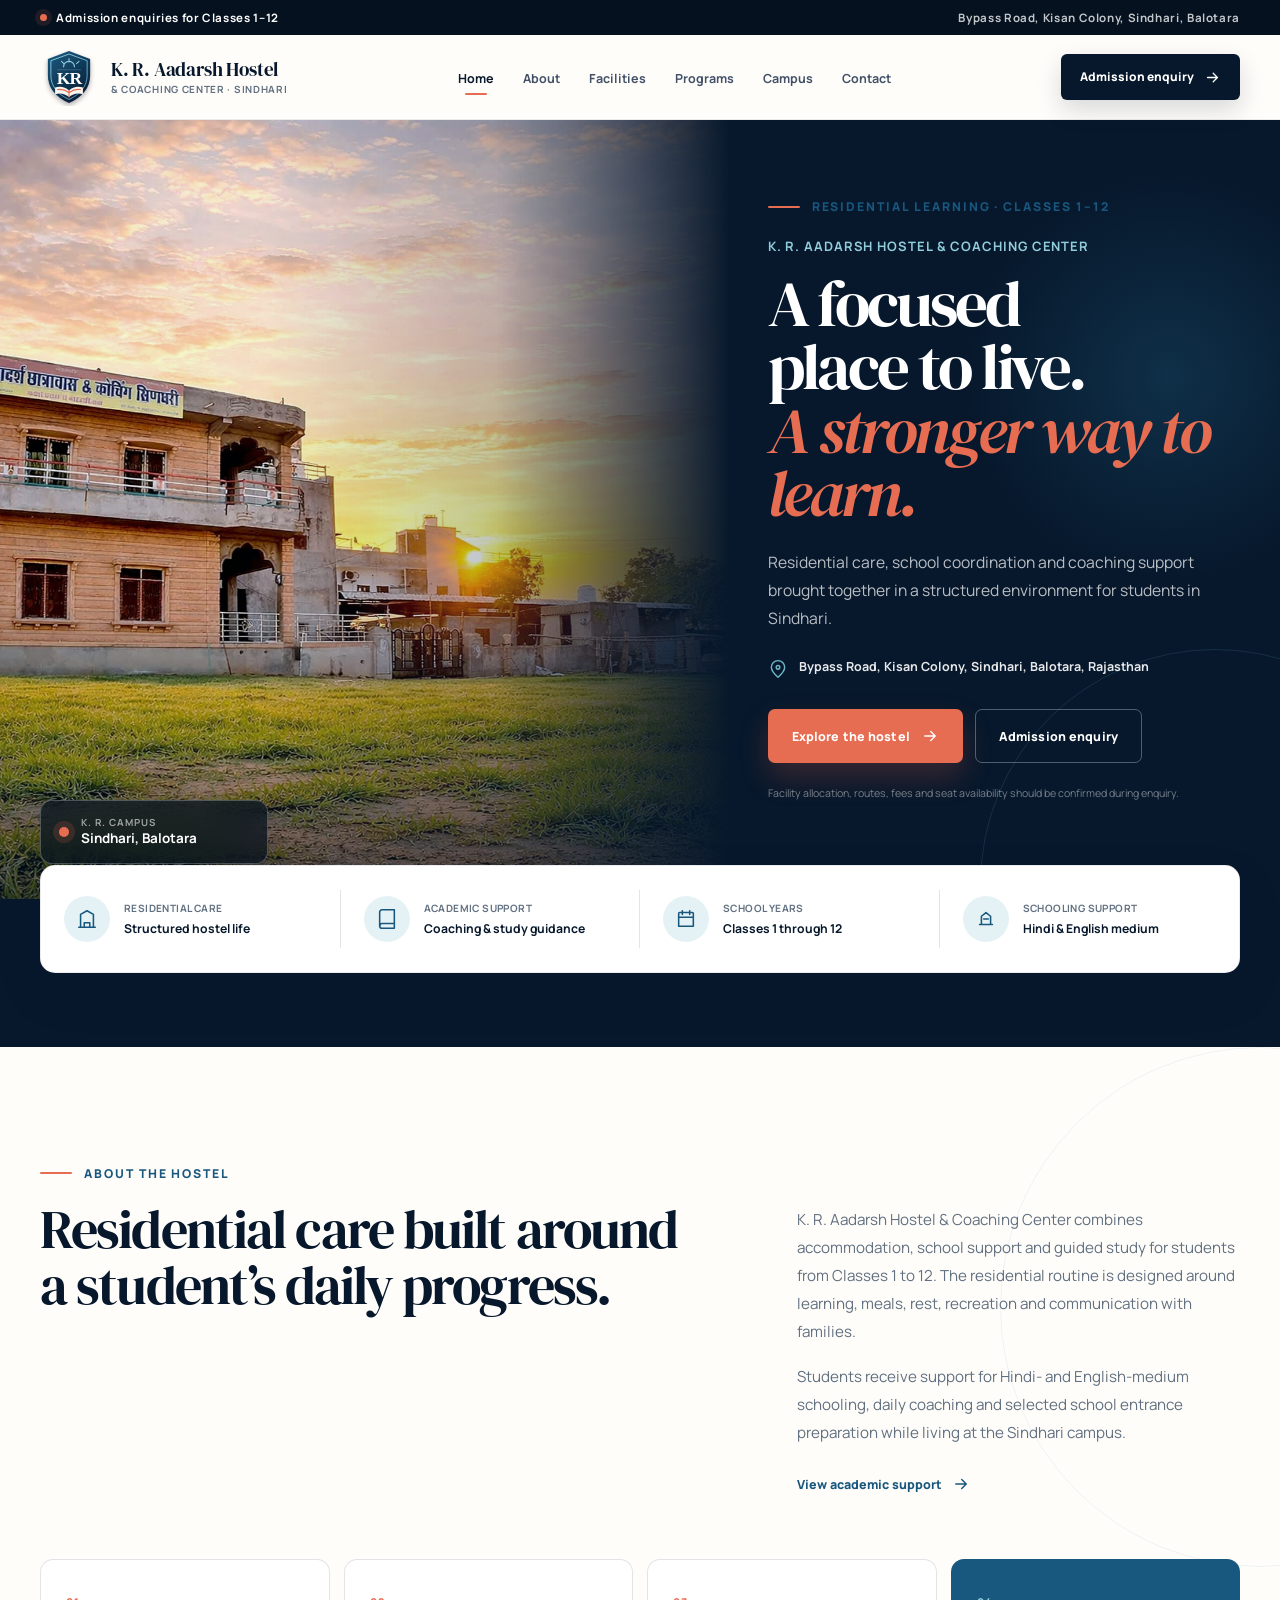
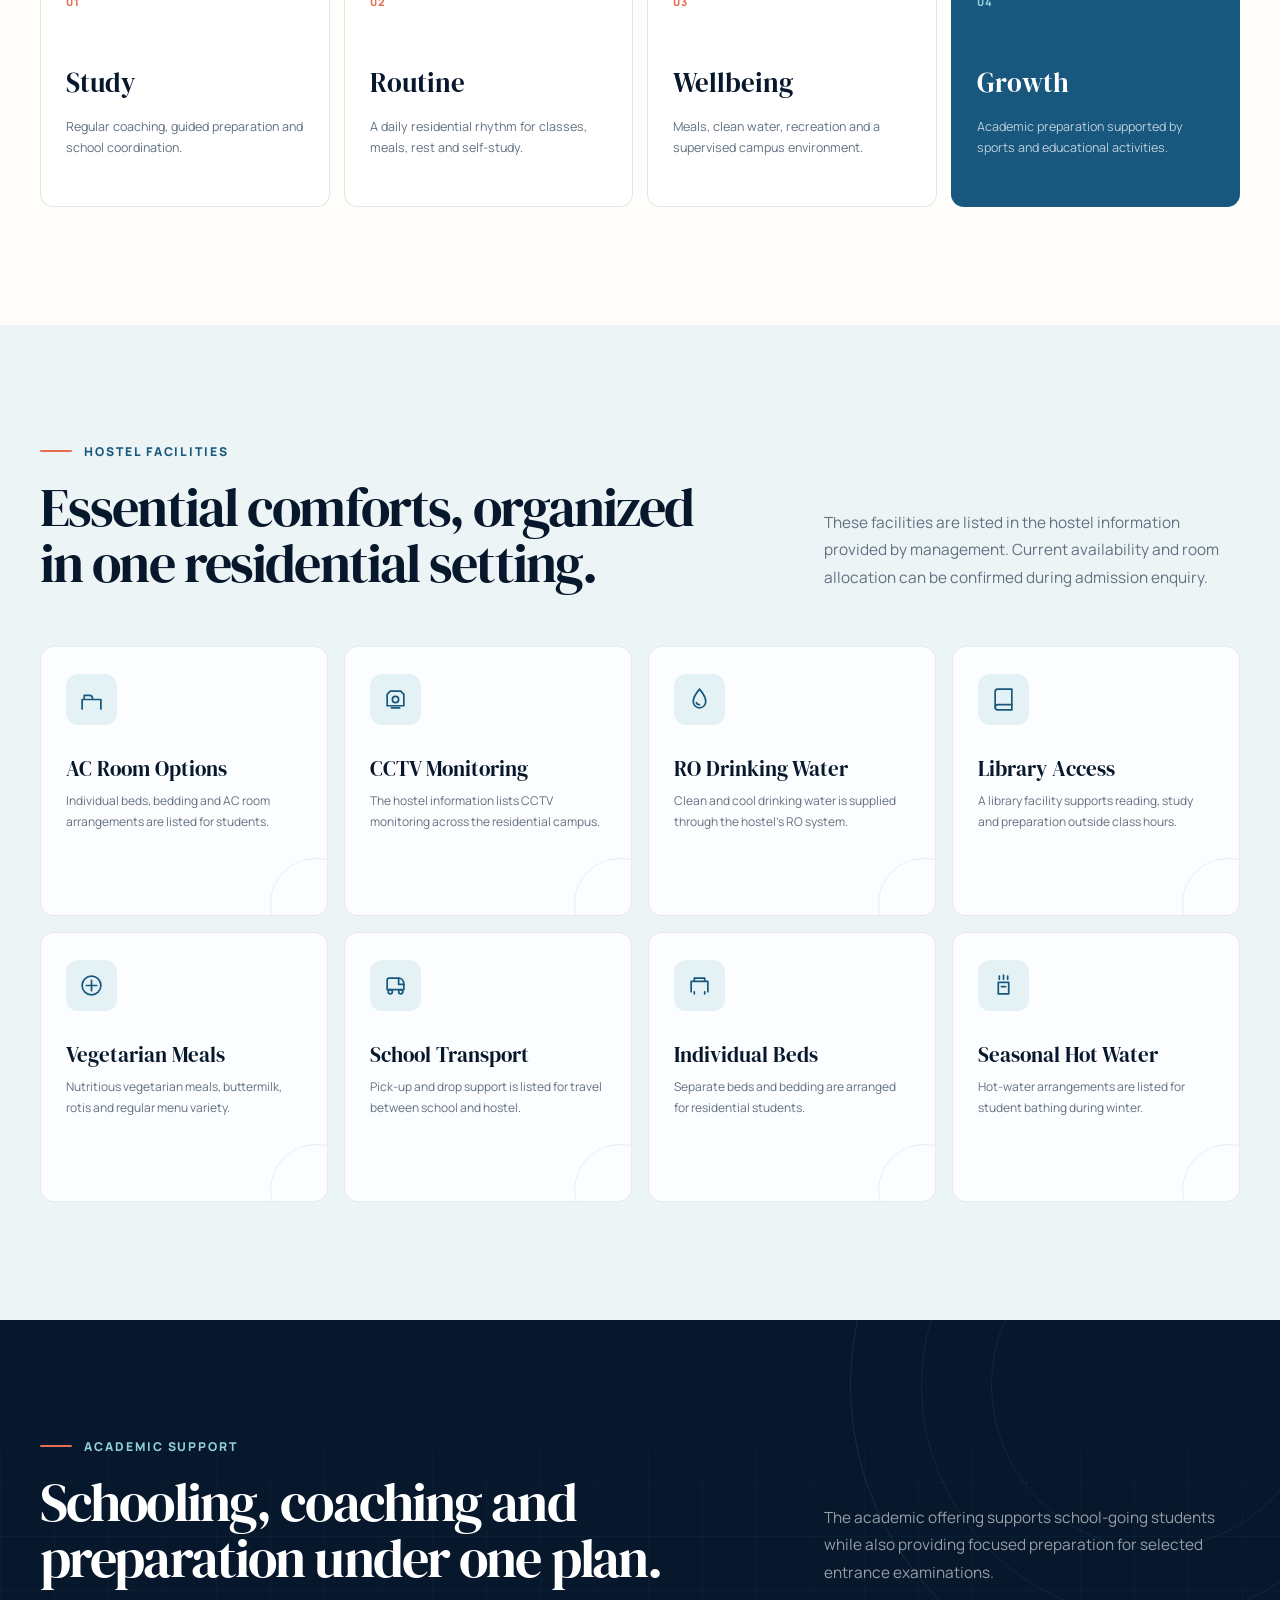
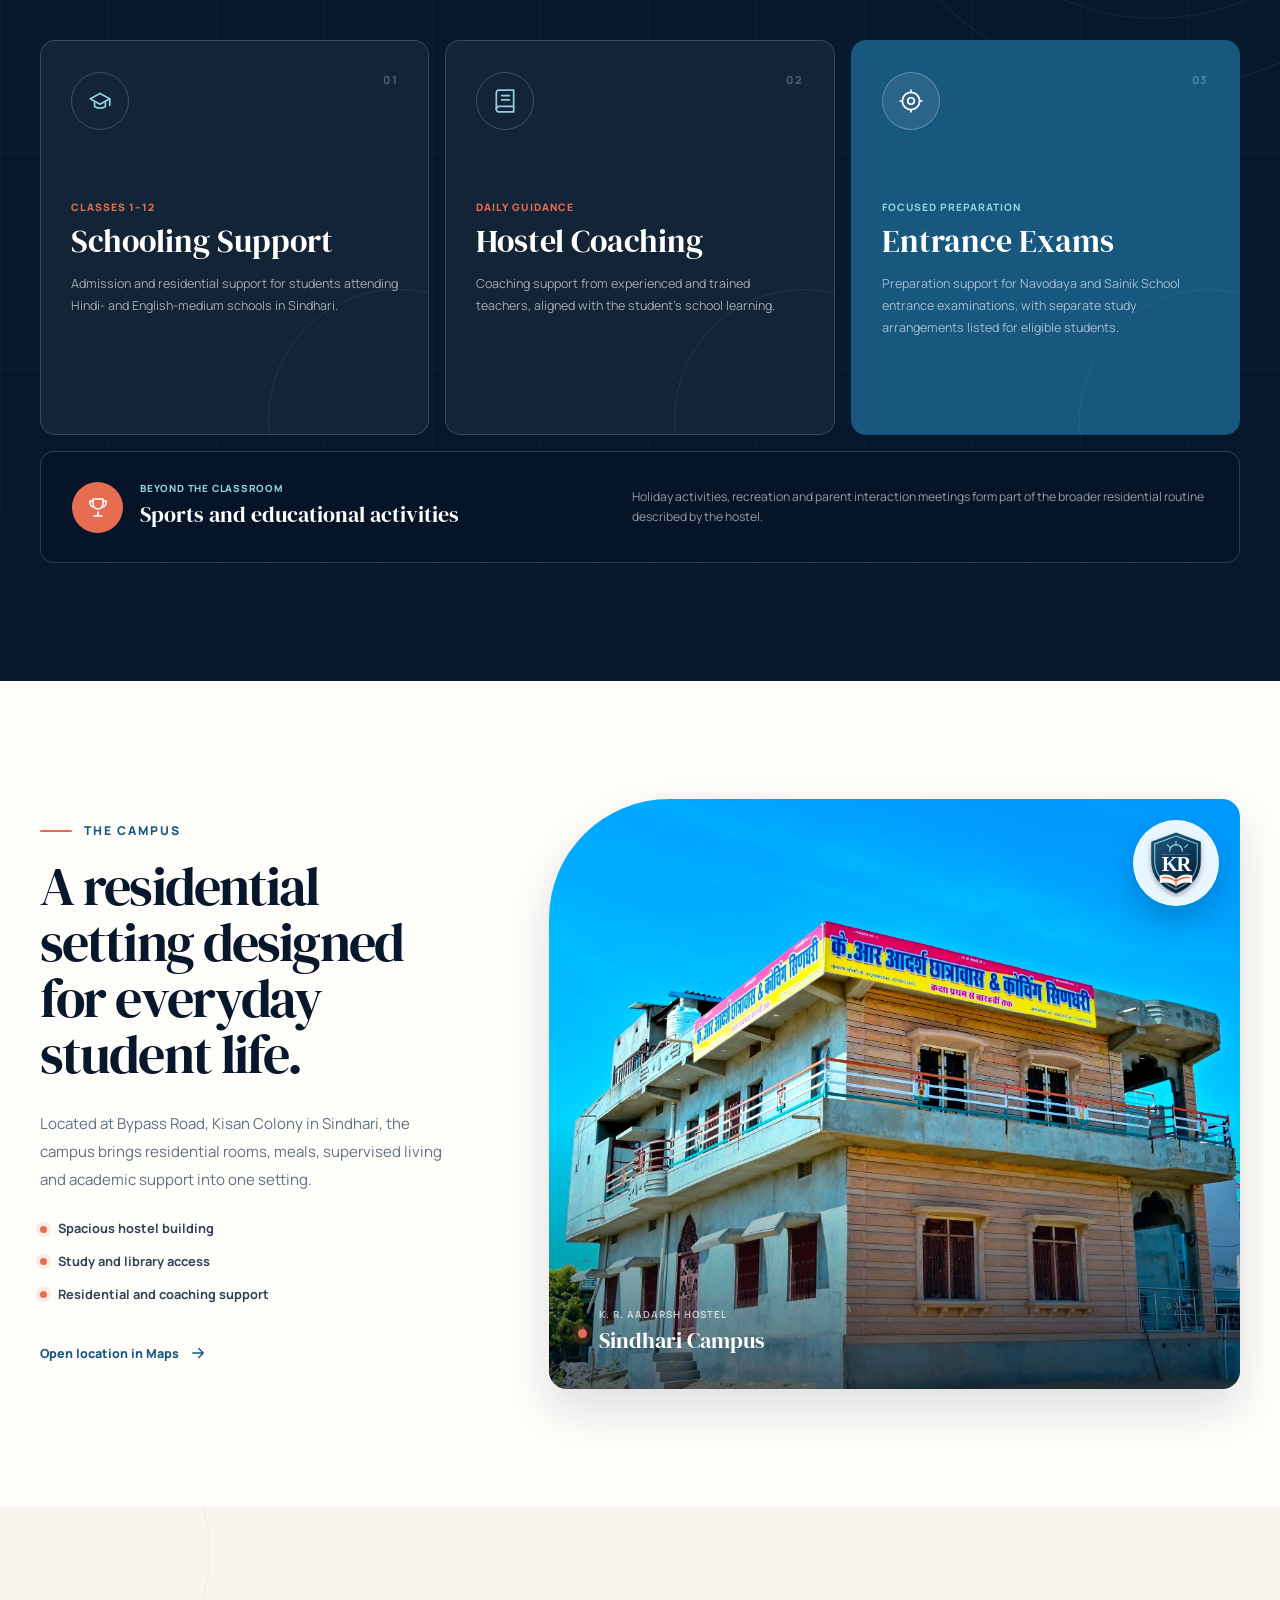
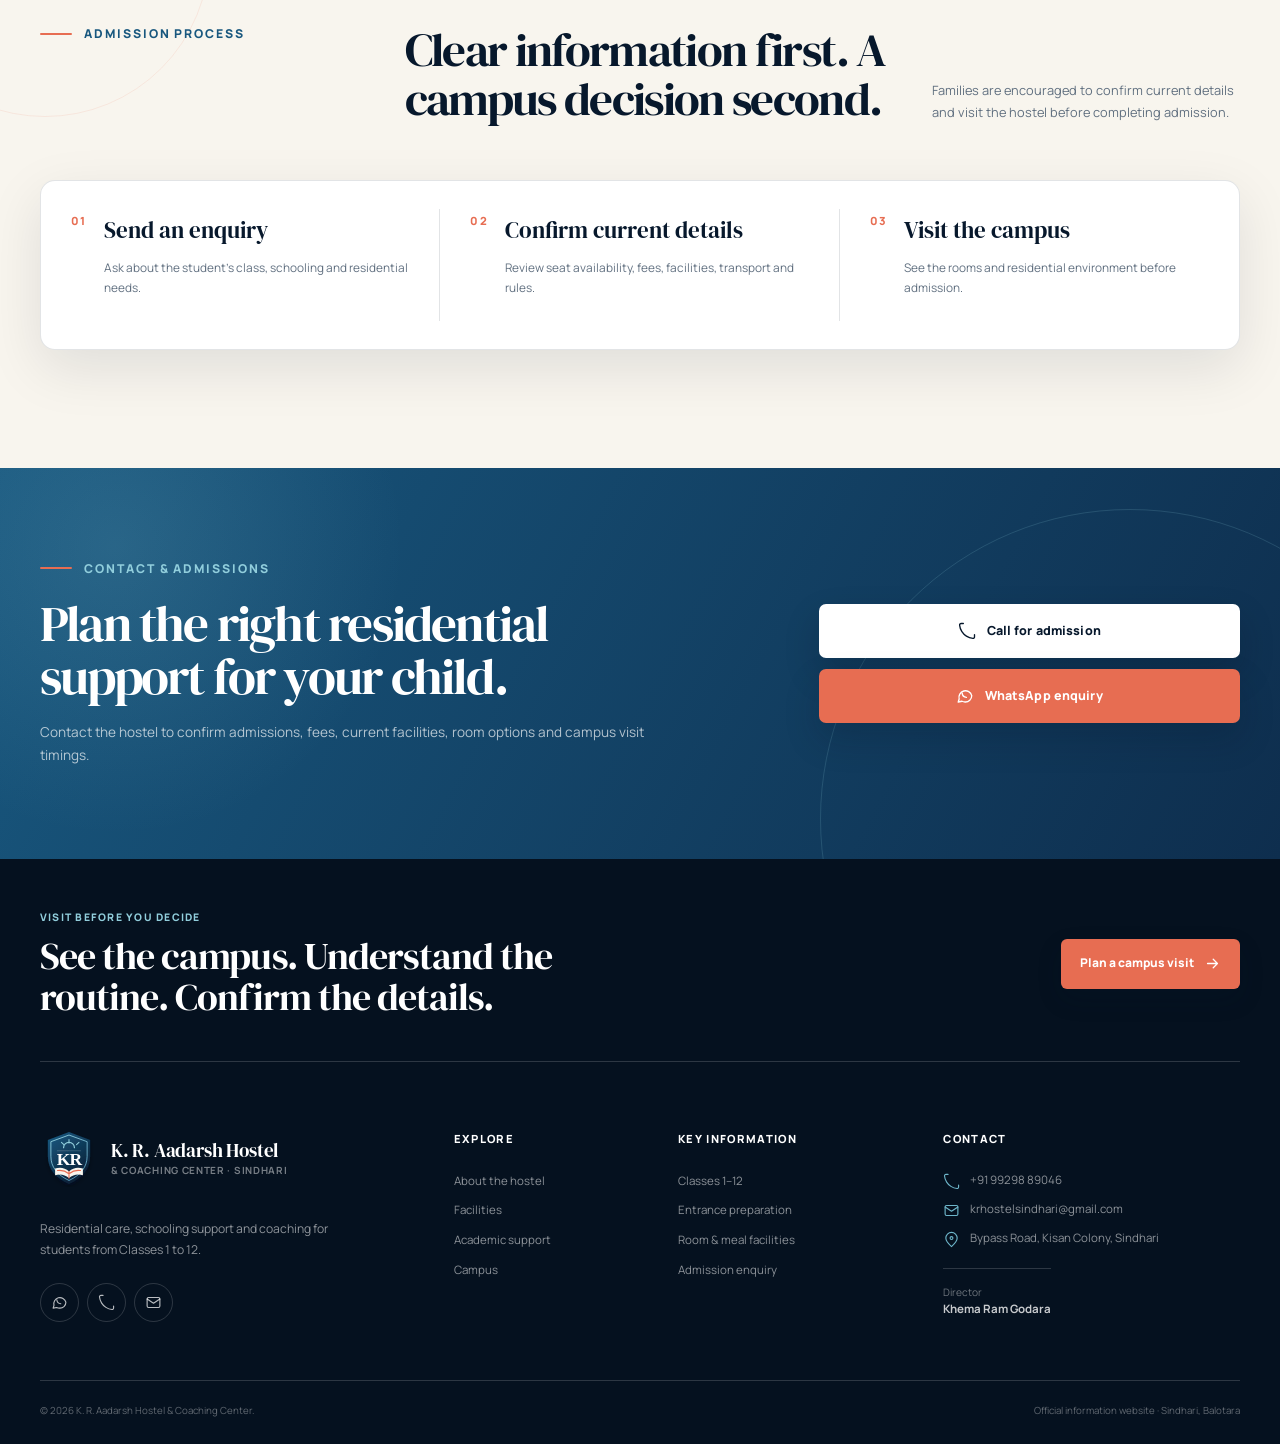
==== commit 24932f49: "feat: deliver professional hostel website redesign" ====
--- a/index.html
+++ b/index.html
@@ -5,24 +5,24 @@
     <meta name="viewport" content="width=device-width, initial-scale=1.0" />
     <meta
       name="description"
-      content="K. R. Hostel & Coaching Center, Sindhari, Balotara — hostel, coaching, guidance and direct admission enquiries."
+      content="K. R. Aadarsh Hostel & Coaching Center, Sindhari — residential care, school support and coaching for students from Classes 1 to 12."
     />
-    <meta name="theme-color" content="#0b3733" />
-    <meta property="og:title" content="K. R. Hostel & Coaching Center, Sindhari" />
+    <meta name="theme-color" content="#07182c" />
+    <meta property="og:title" content="K. R. Aadarsh Hostel & Coaching Center" />
     <meta
       property="og:description"
-      content="छात्रों के लिए निवास, पढ़ाई और मार्गदर्शन की संयुक्त पहचान — सिंधरी, बालोतरा।"
+      content="A focused residential and learning environment for school students in Sindhari, Balotara."
     />
     <meta property="og:type" content="website" />
     <meta property="og:image" content="assets/hostel-sunset.jpg" />
 
-    <title>K. R. Hostel & Coaching Center | Sindhari, Balotara</title>
+    <title>K. R. Aadarsh Hostel & Coaching Center | Sindhari</title>
 
     <link rel="icon" type="image/svg+xml" href="assets/logo-mark.svg" />
     <link rel="preconnect" href="https://fonts.googleapis.com" />
     <link rel="preconnect" href="https://fonts.gstatic.com" crossorigin />
     <link
-      href="https://fonts.googleapis.com/css2?family=DM+Serif+Display:ital@0;1&family=Manrope:wght@400;500;600;700;800&family=Noto+Sans+Devanagari:wght@500;600;700;800&display=swap"
+      href="https://fonts.googleapis.com/css2?family=DM+Serif+Display:ital@0;1&family=Manrope:wght@400;500;600;700;800&display=swap"
       rel="stylesheet"
     />
     <script>document.documentElement.classList.add('js');</script>
@@ -32,11 +32,12 @@
       {
         "@context": "https://schema.org",
         "@type": "LodgingBusiness",
-        "name": "K. R. Hostel & Coaching Center Sindhari",
+        "name": "K. R. Aadarsh Hostel & Coaching Center",
         "telephone": "+91-9929889046",
         "email": "krhostelsindhari@gmail.com",
         "address": {
           "@type": "PostalAddress",
+          "streetAddress": "Bypass Road, Kisan Colony",
           "addressLocality": "Sindhari",
           "addressRegion": "Rajasthan",
           "addressCountry": "IN"
@@ -49,42 +50,19 @@
     <a class="skip-link" href="#main-content">Skip to content</a>
     <div class="scroll-progress" id="scroll-progress" aria-hidden="true"></div>
 
-    <div class="utility-bar">
-      <div class="container utility-inner">
-        <p>
-          <span class="utility-dot"></span>
-          छात्रावास · कोचिंग · मार्गदर्शन
-        </p>
-        <div class="utility-links">
-          <a href="tel:+919929889046" aria-label="Call K. R. Hostel">
-            <svg viewBox="0 0 24 24" aria-hidden="true">
-              <path d="M22 16.92v3a2 2 0 0 1-2.18 2 19.8 19.8 0 0 1-8.63-3.07 19.5 19.5 0 0 1-6-6A19.8 19.8 0 0 1 2.12 4.18 2 2 0 0 1 4.11 2h3" />
-            </svg>
-            <span>Helpline: +91 99298 89046</span>
-          </a>
-          <i></i>
-          <a
-            href="https://wa.me/919929889046?text=Namaste%2C%20I%20would%20like%20to%20know%20more%20about%20K.%20R.%20Hostel%20Sindhari."
-            target="_blank"
-            rel="noopener noreferrer"
-            aria-label="WhatsApp K. R. Hostel"
-          >
-            <svg viewBox="0 0 24 24" aria-hidden="true">
-              <path d="M21 11.5a8.4 8.4 0 0 1-9 8.5 9.6 9.6 0 0 1-4-1l-5 1 1.2-4A8.4 8.4 0 1 1 21 11.5Z" />
-              <path d="M8.2 8.2c.3 3 2.6 5.3 5.6 5.6" />
-            </svg>
-            <span>WhatsApp</span>
-          </a>
-        </div>
+    <div class="announcement-bar">
+      <div class="container announcement-inner">
+        <p><span></span> Admission enquiries for Classes 1–12</p>
+        <p>Bypass Road, Kisan Colony, Sindhari, Balotara</p>
       </div>
     </div>
 
     <header class="site-header" id="site-header">
       <div class="container nav-shell">
-        <a class="brand" href="#home" aria-label="K. R. Hostel home">
+        <a class="brand" href="#home" aria-label="K. R. Aadarsh Hostel home">
           <img src="assets/logo-mark.svg" alt="" width="58" height="58" />
           <span class="brand-copy">
-            <strong>K. R. Hostel</strong>
+            <strong>K. R. Aadarsh Hostel</strong>
             <small>&amp; Coaching Center · Sindhari</small>
           </span>
         </a>
@@ -92,13 +70,14 @@
         <nav class="desktop-nav" aria-label="Primary navigation">
           <a class="nav-link is-active" href="#home">Home</a>
           <a class="nav-link" href="#about">About</a>
-          <a class="nav-link" href="#information">Important Info</a>
+          <a class="nav-link" href="#facilities">Facilities</a>
+          <a class="nav-link" href="#programs">Programs</a>
           <a class="nav-link" href="#campus">Campus</a>
           <a class="nav-link" href="#contact">Contact</a>
         </nav>
 
         <a class="header-cta" href="#contact">
-          Enquire now
+          Admission enquiry
           <svg viewBox="0 0 24 24" aria-hidden="true"><path d="M5 12h14M13 6l6 6-6 6" /></svg>
         </a>
 
@@ -110,420 +89,490 @@
       <nav class="mobile-nav" aria-label="Mobile navigation">
         <a href="#home">Home</a>
         <a href="#about">About</a>
-        <a href="#information">Important Info</a>
+        <a href="#facilities">Facilities</a>
+        <a href="#programs">Programs</a>
         <a href="#campus">Campus</a>
         <a href="#contact">Contact</a>
-        <a class="mobile-call" href="tel:+919929889046">Call +91 99298 89046</a>
+        <a class="mobile-call" href="tel:+919929889046">Admission enquiry</a>
       </nav>
     </header>
 
     <main id="main-content">
       <section class="hero" id="home" aria-labelledby="hero-title">
-        <div class="hero-pattern" aria-hidden="true"></div>
-        <div class="container hero-frame">
-          <div class="hero-copy">
-            <p class="hero-badge">
-              <span></span>
-              Sindhari · Balotara · Rajasthan
-            </p>
-            <p class="hero-kicker">K. R. Hostel &amp; Coaching Center</p>
-            <h1 id="hero-title">
-              रहना, पढ़ना<br />
-              <em>और आगे बढ़ना।</em>
-            </h1>
-            <p class="hero-summary">
-              सिंधरी में छात्रों के लिए छात्रावास और कोचिंग की संयुक्त पहचान—जहाँ लक्ष्य,
-              नियमितता और सही मार्गदर्शन को महत्व दिया जाता है।
-            </p>
-
-            <div class="hero-location">
-              <span class="location-icon">
-                <svg viewBox="0 0 24 24" aria-hidden="true">
-                  <path d="M20 10c0 5-8 12-8 12S4 15 4 10a8 8 0 1 1 16 0Z" />
-                  <circle cx="12" cy="10" r="2.3" />
-                </svg>
-              </span>
-              <div>
-                <small>Campus location</small>
-                <strong>Sindhari, Balotara, Rajasthan</strong>
-              </div>
-            </div>
-
-            <div class="hero-actions">
-              <a class="button button-primary" href="#about">
-                हमारे बारे में जानें
-                <svg viewBox="0 0 24 24" aria-hidden="true"><path d="M5 12h14M13 6l6 6-6 6" /></svg>
-              </a>
-              <a class="button button-secondary" href="tel:+919929889046">
-                <svg viewBox="0 0 24 24" aria-hidden="true">
-                  <path d="M22 16.92v3a2 2 0 0 1-2.18 2 19.8 19.8 0 0 1-8.63-3.07 19.5 19.5 0 0 1-6-6A19.8 19.8 0 0 1 2.12 4.18 2 2 0 0 1 4.11 2h3" />
-                </svg>
-                अभी संपर्क करें
-              </a>
-            </div>
-
-            <p class="hero-note">
-              <svg viewBox="0 0 24 24" aria-hidden="true">
-                <circle cx="12" cy="12" r="9" />
-                <path d="M12 11v5M12 8h.01" />
-              </svg>
-              Current facilities, fees, rules and seat availability directly confirm करें।
-            </p>
-          </div>
-
+        <div class="hero-grid">
           <div class="hero-media">
             <img
               src="assets/hostel-sunset.jpg"
-              alt="K. R. Hostel campus in Sindhari at sunset"
+              alt="K. R. Aadarsh Hostel campus at sunset"
               width="1920"
               height="1280"
               fetchpriority="high"
             />
-            <div class="hero-media-shade"></div>
-            <p class="media-label" aria-hidden="true">SINDHARI</p>
-            <aside class="hero-card media-info" aria-label="Hostel director information">
-              <img src="assets/logo-mark.svg" alt="" width="58" height="58" />
-              <div>
-                <small>Hostel Director</small>
-                <strong>Khema Ram Godara</strong>
-                <a href="tel:+919929889046">+91 99298 89046</a>
-              </div>
-            </aside>
-          </div>
-        </div>
-
-        <div class="container quick-facts" aria-label="K. R. Hostel quick information">
-          <article class="quick-fact reveal">
-            <span class="quick-icon">
+            <div class="hero-image-shade"></div>
+            <div class="hero-card">
+              <span class="hero-card-dot"></span>
+              <div><small>K. R. Campus</small><strong>Sindhari, Balotara</strong></div>
+            </div>
+          </div>
+
+          <div class="hero-copy">
+            <div class="hero-glow" aria-hidden="true"></div>
+            <p class="hero-label"><span></span> Residential learning · Classes 1–12</p>
+            <p class="hero-name">K. R. Aadarsh Hostel &amp; Coaching Center</p>
+            <h1 id="hero-title">
+              A focused place to live.<br />
+              <em>A stronger way to learn.</em>
+            </h1>
+            <p class="hero-summary">
+              Residential care, school coordination and coaching support brought together in a
+              structured environment for students in Sindhari.
+            </p>
+            <div class="hero-address">
+              <svg viewBox="0 0 24 24" aria-hidden="true">
+                <path d="M20 10c0 5-8 12-8 12S4 15 4 10a8 8 0 1 1 16 0Z" />
+                <circle cx="12" cy="10" r="2.2" />
+              </svg>
+              <span>Bypass Road, Kisan Colony, Sindhari, Balotara, Rajasthan</span>
+            </div>
+            <div class="hero-actions">
+              <a class="button button-primary" href="#facilities">
+                Explore the hostel
+                <svg viewBox="0 0 24 24" aria-hidden="true"><path d="M5 12h14M13 6l6 6-6 6" /></svg>
+              </a>
+              <a class="button button-outline" href="#contact">Admission enquiry</a>
+            </div>
+            <p class="hero-note">
+              Facility allocation, routes, fees and seat availability should be confirmed during
+              enquiry.
+            </p>
+          </div>
+        </div>
+
+        <div class="container focus-strip" aria-label="Hostel highlights">
+          <article class="focus-item reveal">
+            <span class="focus-icon">
+              <svg viewBox="0 0 24 24" aria-hidden="true">
+                <path d="M3 21h18M5 21V7l7-4 7 4v14M9 21v-5h6v5" />
+              </svg>
+            </span>
+            <div><small>Residential care</small><strong>Structured hostel life</strong></div>
+          </article>
+          <article class="focus-item reveal">
+            <span class="focus-icon">
               <svg viewBox="0 0 24 24" aria-hidden="true">
                 <path d="M4 19.5A2.5 2.5 0 0 1 6.5 17H20" />
                 <path d="M6.5 2H20v20H6.5A2.5 2.5 0 0 1 4 19.5v-15A2.5 2.5 0 0 1 6.5 2Z" />
               </svg>
             </span>
-            <div><small>Our identity</small><strong>Hostel + Coaching</strong></div>
-          </article>
-          <article class="quick-fact reveal">
-            <span class="quick-icon">
-              <svg viewBox="0 0 24 24" aria-hidden="true">
-                <circle cx="12" cy="8" r="4" />
-                <path d="M4 21v-2a6 6 0 0 1 6-6h4a6 6 0 0 1 6 6v2" />
+            <div><small>Academic support</small><strong>Coaching &amp; study guidance</strong></div>
+          </article>
+          <article class="focus-item reveal">
+            <span class="focus-icon">
+              <svg viewBox="0 0 24 24" aria-hidden="true">
+                <path d="M8 3v4M16 3v4M4 10h16M5 5h14a1 1 0 0 1 1 1v14H4V6a1 1 0 0 1 1-1Z" />
               </svg>
             </span>
-            <div><small>Director</small><strong>Khema Ram Godara</strong></div>
-          </article>
-          <article class="quick-fact reveal">
-            <span class="quick-icon">
-              <svg viewBox="0 0 24 24" aria-hidden="true">
-                <path d="M20 10c0 5-8 12-8 12S4 15 4 10a8 8 0 1 1 16 0Z" />
-                <circle cx="12" cy="10" r="2" />
+            <div><small>School years</small><strong>Classes 1 through 12</strong></div>
+          </article>
+          <article class="focus-item reveal">
+            <span class="focus-icon">
+              <svg viewBox="0 0 24 24" aria-hidden="true">
+                <path d="M5 18h14M7 18V9l5-4 5 4v9M9.5 12h5" />
               </svg>
             </span>
-            <div><small>Location</small><strong>Sindhari, Balotara</strong></div>
-          </article>
-          <a class="quick-fact quick-fact-action reveal" href="tel:+919929889046">
-            <span class="quick-icon">
-              <svg viewBox="0 0 24 24" aria-hidden="true">
-                <path d="M22 16.92v3a2 2 0 0 1-2.18 2 19.8 19.8 0 0 1-8.63-3.07 19.5 19.5 0 0 1-6-6A19.8 19.8 0 0 1 2.12 4.18 2 2 0 0 1 4.11 2h3" />
-              </svg>
-            </span>
-            <div><small>Direct enquiry</small><strong>+91 99298 89046</strong></div>
-          </a>
+            <div><small>Schooling support</small><strong>Hindi &amp; English medium</strong></div>
+          </article>
         </div>
       </section>
 
       <section class="about section" id="about">
-        <div class="container section-heading split-heading">
+        <div class="container about-grid">
+          <div class="about-heading reveal">
+            <p class="eyebrow"><span></span> About the hostel</p>
+            <h2>Residential care built around a student’s daily progress.</h2>
+          </div>
+          <div class="about-copy reveal">
+            <p>
+              K. R. Aadarsh Hostel &amp; Coaching Center combines accommodation, school support
+              and guided study for students from Classes 1 to 12. The residential routine is
+              designed around learning, meals, rest, recreation and communication with families.
+            </p>
+            <p>
+              Students receive support for Hindi- and English-medium schooling, daily coaching
+              and selected school entrance preparation while living at the Sindhari campus.
+            </p>
+            <a class="text-link" href="#programs">
+              View academic support
+              <svg viewBox="0 0 24 24" aria-hidden="true"><path d="M5 12h14M13 6l6 6-6 6" /></svg>
+            </a>
+          </div>
+        </div>
+
+        <div class="container principle-grid">
+          <article class="principle-card reveal">
+            <span>01</span>
+            <h3>Study</h3>
+            <p>Regular coaching, guided preparation and school coordination.</p>
+          </article>
+          <article class="principle-card reveal">
+            <span>02</span>
+            <h3>Routine</h3>
+            <p>A daily residential rhythm for classes, meals, rest and self-study.</p>
+          </article>
+          <article class="principle-card reveal">
+            <span>03</span>
+            <h3>Wellbeing</h3>
+            <p>Meals, clean water, recreation and a supervised campus environment.</p>
+          </article>
+          <article class="principle-card principle-card-accent reveal">
+            <span>04</span>
+            <h3>Growth</h3>
+            <p>Academic preparation supported by sports and educational activities.</p>
+          </article>
+        </div>
+      </section>
+
+      <section class="facilities section" id="facilities">
+        <div class="container section-heading">
           <div class="reveal">
-            <p class="eyebrow"><span></span> About K. R. Hostel</p>
-            <h2>रहने की जगह से आगे,<br /><em>एक स्पष्ट दिशा।</em></h2>
-          </div>
-          <div class="heading-copy reveal">
-            <p>
-              K. R. Hostel &amp; Coaching Center छात्रावास जीवन और शैक्षणिक दिशा को एक पहचान
-              के अंतर्गत प्रस्तुत करता है। हमारा उद्देश्य विद्यार्थियों को अपने लक्ष्य के करीब
-              रहने और नियमित रूप से आगे बढ़ने के लिए प्रोत्साहित करना है।
-            </p>
-            <div class="director-signature">
-              <span></span>
-              <div><strong>Khema Ram Godara</strong><small>Director, K. R. Hostel</small></div>
-            </div>
-          </div>
-        </div>
-
-        <div class="container value-grid">
-          <article class="value-card reveal">
-            <span class="value-number">01</span>
-            <div class="value-icon">
-              <svg viewBox="0 0 24 24" aria-hidden="true">
-                <path d="M12 3 4 7v10l8 4 8-4V7l-8-4Z" />
-                <path d="m8 12 2.5 2.5L16 9" />
-              </svg>
-            </div>
-            <h3>Purposeful Hostel Life</h3>
-            <p>रूटीन, जिम्मेदारी और पढ़ाई पर ध्यान रखने वाली student-first सोच।</p>
-          </article>
-          <article class="value-card reveal">
-            <span class="value-number">02</span>
-            <div class="value-icon">
+            <p class="eyebrow"><span></span> Hostel facilities</p>
+            <h2>Essential comforts, organized in one residential setting.</h2>
+          </div>
+          <p class="reveal">
+            These facilities are listed in the hostel information provided by management.
+            Current availability and room allocation can be confirmed during admission enquiry.
+          </p>
+        </div>
+
+        <div class="container facility-grid">
+          <article class="facility-card reveal">
+            <div class="facility-icon">
+              <svg viewBox="0 0 24 24" aria-hidden="true">
+                <path d="M3 19v-7h18v7M5 12V8h5a3 3 0 0 1 3 3v1M3 19v2M21 19v2" />
+              </svg>
+            </div>
+            <h3>AC Room Options</h3>
+            <p>Individual beds, bedding and AC room arrangements are listed for students.</p>
+          </article>
+          <article class="facility-card reveal">
+            <div class="facility-icon">
+              <svg viewBox="0 0 24 24" aria-hidden="true">
+                <path d="m4 7 3-3h10l3 3v11H4V7Z" />
+                <circle cx="12" cy="12" r="3" />
+                <path d="M8 20h8" />
+              </svg>
+            </div>
+            <h3>CCTV Monitoring</h3>
+            <p>The hostel information lists CCTV monitoring across the residential campus.</p>
+          </article>
+          <article class="facility-card reveal">
+            <div class="facility-icon">
+              <svg viewBox="0 0 24 24" aria-hidden="true">
+                <path d="M12 2s6 7 6 12a6 6 0 0 1-12 0c0-5 6-12 6-12Z" />
+                <path d="M9 15a3 3 0 0 0 3 2" />
+              </svg>
+            </div>
+            <h3>RO Drinking Water</h3>
+            <p>Clean and cool drinking water is supplied through the hostel’s RO system.</p>
+          </article>
+          <article class="facility-card reveal">
+            <div class="facility-icon">
               <svg viewBox="0 0 24 24" aria-hidden="true">
                 <path d="M4 19.5A2.5 2.5 0 0 1 6.5 17H20" />
                 <path d="M6.5 2H20v20H6.5A2.5 2.5 0 0 1 4 19.5v-15A2.5 2.5 0 0 1 6.5 2Z" />
               </svg>
             </div>
-            <h3>Academic Direction</h3>
-            <p>Hostel identity के साथ coaching और learning guidance की स्पष्ट जगह।</p>
-          </article>
-          <article class="value-card reveal">
-            <span class="value-number">03</span>
-            <div class="value-icon">
-              <svg viewBox="0 0 24 24" aria-hidden="true">
-                <path d="M17 21v-2a4 4 0 0 0-4-4H5a4 4 0 0 0-4 4v2" />
-                <circle cx="9" cy="7" r="4" />
-                <path d="M23 21v-2a4 4 0 0 0-3-3.87M16 3.13a4 4 0 0 1 0 7.75" />
-              </svg>
-            </div>
-            <h3>Connected Community</h3>
-            <p>Students, guardians और management के बीच direct communication पर जोर।</p>
+            <h3>Library Access</h3>
+            <p>A library facility supports reading, study and preparation outside class hours.</p>
+          </article>
+          <article class="facility-card reveal">
+            <div class="facility-icon">
+              <svg viewBox="0 0 24 24" aria-hidden="true">
+                <circle cx="12" cy="12" r="9" />
+                <path d="M7 12h10M12 7v10" />
+              </svg>
+            </div>
+            <h3>Vegetarian Meals</h3>
+            <p>Nutritious vegetarian meals, buttermilk, rotis and regular menu variety.</p>
+          </article>
+          <article class="facility-card reveal">
+            <div class="facility-icon">
+              <svg viewBox="0 0 24 24" aria-hidden="true">
+                <path d="M4 16V7a2 2 0 0 1 2-2h9a5 5 0 0 1 5 5v6H4Z" />
+                <circle cx="7" cy="18" r="2" />
+                <circle cx="17" cy="18" r="2" />
+                <path d="M20 11h-5V5" />
+              </svg>
+            </div>
+            <h3>School Transport</h3>
+            <p>Pick-up and drop support is listed for travel between school and hostel.</p>
+          </article>
+          <article class="facility-card reveal">
+            <div class="facility-icon">
+              <svg viewBox="0 0 24 24" aria-hidden="true">
+                <path d="M4 18V8h16v10M7 8V5h10v3M7 18v2M17 18v2" />
+              </svg>
+            </div>
+            <h3>Individual Beds</h3>
+            <p>Separate beds and bedding are arranged for residential students.</p>
+          </article>
+          <article class="facility-card reveal">
+            <div class="facility-icon">
+              <svg viewBox="0 0 24 24" aria-hidden="true">
+                <path d="M8 3v3M12 2v4M16 3v3M7 9h10v11H7V9Z" />
+                <path d="M10 13h4" />
+              </svg>
+            </div>
+            <h3>Seasonal Hot Water</h3>
+            <p>Hot-water arrangements are listed for student bathing during winter.</p>
           </article>
         </div>
       </section>
 
-      <section class="information section" id="information">
-        <div class="info-orbit info-orbit-one" aria-hidden="true"></div>
-        <div class="info-orbit info-orbit-two" aria-hidden="true"></div>
-        <div class="container information-heading">
+      <section class="programs section" id="programs">
+        <div class="program-orbit" aria-hidden="true"></div>
+        <div class="container section-heading programs-heading">
           <div class="reveal">
-            <p class="eyebrow eyebrow-light"><span></span> Important information</p>
-            <h2>हर जरूरी जानकारी,<br /><em>सीधे प्रबंधन से।</em></h2>
+            <p class="eyebrow eyebrow-light"><span></span> Academic support</p>
+            <h2>Schooling, coaching and preparation under one plan.</h2>
           </div>
           <p class="reveal">
-            सही और वर्तमान जानकारी के लिए अनुमान पर भरोसा न करें। Admission, seats, fees,
-            facilities और rules सीधे K. R. Hostel management से confirm करें।
+            The academic offering supports school-going students while also providing focused
+            preparation for selected entrance examinations.
           </p>
         </div>
 
-        <div class="container information-grid">
-          <article class="info-card reveal">
-            <span class="info-index">01</span>
-            <div class="info-icon">
-              <svg viewBox="0 0 24 24" aria-hidden="true">
-                <path d="M3 21h18M5 21V7l7-4 7 4v14M9 21v-5h6v5M9 10h.01M15 10h.01" />
-              </svg>
-            </div>
-            <h3>Hostel &amp; Coaching</h3>
-            <p>हमारी official identity K. R. Hostel &amp; Coaching Center, Sindhari है।</p>
-          </article>
-          <article class="info-card reveal">
-            <span class="info-index">02</span>
-            <div class="info-icon">
-              <svg viewBox="0 0 24 24" aria-hidden="true">
-                <path d="M21 15a4 4 0 0 1-4 4H8l-5 3V7a4 4 0 0 1 4-4h10a4 4 0 0 1 4 4v8Z" />
-                <path d="M8 9h8M8 13h5" />
-              </svg>
-            </div>
-            <h3>Admission Enquiry</h3>
-            <p>Current admission process और seat availability phone या WhatsApp पर पूछें।</p>
-          </article>
-          <article class="info-card reveal">
-            <span class="info-index">03</span>
-            <div class="info-icon">
-              <svg viewBox="0 0 24 24" aria-hidden="true">
-                <circle cx="12" cy="12" r="9" />
-                <path d="M12 7v5l3 2" />
-              </svg>
-            </div>
-            <h3>Facilities, Fees &amp; Rules</h3>
-            <p>Updated facility list, fee structure और hostel rules management से confirm करें।</p>
-          </article>
-          <article class="info-card info-card-accent reveal">
-            <span class="info-index">04</span>
-            <div class="info-icon">
-              <svg viewBox="0 0 24 24" aria-hidden="true">
-                <path d="M20 10c0 5-8 12-8 12S4 15 4 10a8 8 0 1 1 16 0Z" />
-                <circle cx="12" cy="10" r="2" />
-              </svg>
-            </div>
-            <h3>Campus Visit</h3>
-            <p>Sindhari, Balotara में campus visit से पहले call करके समय confirm करें।</p>
+        <div class="container program-grid">
+          <article class="program-card reveal">
+            <span class="program-number">01</span>
+            <div class="program-icon">
+              <svg viewBox="0 0 24 24" aria-hidden="true">
+                <path d="m3 10 9-5 9 5-9 5-9-5Z" />
+                <path d="M7 13v4c3 2 7 2 10 0v-4M21 10v6" />
+              </svg>
+            </div>
+            <p class="program-label">Classes 1–12</p>
+            <h3>Schooling Support</h3>
+            <p>
+              Admission and residential support for students attending Hindi- and
+              English-medium schools in Sindhari.
+            </p>
+          </article>
+          <article class="program-card reveal">
+            <span class="program-number">02</span>
+            <div class="program-icon">
+              <svg viewBox="0 0 24 24" aria-hidden="true">
+                <path d="M4 19.5A2.5 2.5 0 0 1 6.5 17H20" />
+                <path d="M6.5 2H20v20H6.5A2.5 2.5 0 0 1 4 19.5v-15A2.5 2.5 0 0 1 6.5 2Z" />
+                <path d="M9 7h7M9 11h7" />
+              </svg>
+            </div>
+            <p class="program-label">Daily guidance</p>
+            <h3>Hostel Coaching</h3>
+            <p>
+              Coaching support from experienced and trained teachers, aligned with the
+              student’s school learning.
+            </p>
+          </article>
+          <article class="program-card program-card-featured reveal">
+            <span class="program-number">03</span>
+            <div class="program-icon">
+              <svg viewBox="0 0 24 24" aria-hidden="true">
+                <circle cx="12" cy="12" r="8" />
+                <circle cx="12" cy="12" r="3" />
+                <path d="M12 2v2M12 20v2M2 12h2M20 12h2" />
+              </svg>
+            </div>
+            <p class="program-label">Focused preparation</p>
+            <h3>Entrance Exams</h3>
+            <p>
+              Preparation support for Navodaya and Sainik School entrance examinations, with
+              separate study arrangements listed for eligible students.
+            </p>
+          </article>
+        </div>
+
+        <div class="container development-strip reveal">
+          <div>
+            <span class="development-icon">
+              <svg viewBox="0 0 24 24" aria-hidden="true">
+                <path d="M8 21h8M12 17v4M7 4h10v5a5 5 0 0 1-10 0V4Z" />
+                <path d="M7 6H4v2a4 4 0 0 0 4 4M17 6h3v2a4 4 0 0 1-4 4" />
+              </svg>
+            </span>
+            <p><small>Beyond the classroom</small><strong>Sports and educational activities</strong></p>
+          </div>
+          <p>
+            Holiday activities, recreation and parent interaction meetings form part of the
+            broader residential routine described by the hostel.
+          </p>
+        </div>
+      </section>
+
+      <section class="campus section" id="campus">
+        <div class="container campus-layout">
+          <div class="campus-copy reveal">
+            <p class="eyebrow"><span></span> The campus</p>
+            <h2>A residential setting designed for everyday student life.</h2>
+            <p>
+              Located at Bypass Road, Kisan Colony in Sindhari, the campus brings residential
+              rooms, meals, supervised living and academic support into one setting.
+            </p>
+            <ul>
+              <li><span></span>Spacious hostel building</li>
+              <li><span></span>Study and library access</li>
+              <li><span></span>Residential and coaching support</li>
+            </ul>
             <a
-              href="https://www.google.com/maps/search/?api=1&query=K.%20R.%20Hostel%20Sindhari%20Balotara%20Rajasthan"
+              class="text-link"
+              href="https://www.google.com/maps/search/?api=1&query=K.%20R.%20Aadarsh%20Hostel%20Bypass%20Road%20Kisan%20Colony%20Sindhari%20Balotara"
               target="_blank"
               rel="noopener noreferrer"
             >
-              Open Maps
+              Open location in Maps
               <svg viewBox="0 0 24 24" aria-hidden="true"><path d="M5 12h14M13 6l6 6-6 6" /></svg>
             </a>
-          </article>
+          </div>
+
+          <div class="campus-visual reveal">
+            <img
+              src="assets/hostel-front.jpg"
+              alt="Front view of K. R. Aadarsh Hostel in Sindhari"
+              width="1600"
+              height="1600"
+              loading="lazy"
+            />
+            <div class="campus-shade"></div>
+            <div class="campus-caption">
+              <span></span>
+              <div><small>K. R. Aadarsh Hostel</small><strong>Sindhari Campus</strong></div>
+            </div>
+            <div class="campus-mark">
+              <img src="assets/logo-mark.svg" alt="" width="68" height="68" />
+            </div>
+          </div>
         </div>
       </section>
 
-      <section class="campus section" id="campus">
-        <div class="container section-heading campus-heading">
-          <div class="reveal">
-            <p class="eyebrow"><span></span> Our campus</p>
-            <h2>यहीं से शुरू होती है<br /><em>रोज़ की प्रगति।</em></h2>
-          </div>
-          <div class="heading-copy reveal">
+      <section class="admission section" aria-labelledby="admission-title">
+        <div class="container admission-heading reveal">
+          <p class="eyebrow"><span></span> Admission process</p>
+          <h2 id="admission-title">Clear information first. A campus decision second.</h2>
+          <p>
+            Families are encouraged to confirm current details and visit the hostel before
+            completing admission.
+          </p>
+        </div>
+        <div class="container admission-steps">
+          <article class="admission-step reveal">
+            <span>01</span>
+            <div><h3>Send an enquiry</h3><p>Ask about the student’s class, schooling and residential needs.</p></div>
+          </article>
+          <article class="admission-step reveal">
+            <span>02</span>
+            <div><h3>Confirm current details</h3><p>Review seat availability, fees, facilities, transport and rules.</p></div>
+          </article>
+          <article class="admission-step reveal">
+            <span>03</span>
+            <div><h3>Visit the campus</h3><p>See the rooms and residential environment before admission.</p></div>
+          </article>
+        </div>
+      </section>
+
+      <section class="contact section" id="contact">
+        <div class="contact-pattern" aria-hidden="true"></div>
+        <div class="container contact-layout">
+          <div class="contact-copy reveal">
+            <p class="eyebrow eyebrow-light"><span></span> Contact &amp; admissions</p>
+            <h2>Plan the right residential support for your child.</h2>
             <p>
-              K. R. Hostel &amp; Coaching Center का campus Sindhari में स्थित है। Website पर
-              verified campus updates, activities और facility information धीरे-धीरे जोड़ी जाएगी।
-            </p>
+              Contact the hostel to confirm admissions, fees, current facilities, room options
+              and campus visit timings.
+            </p>
+          </div>
+          <div class="contact-actions reveal">
+            <a class="button button-light" href="tel:+919929889046">
+              <svg viewBox="0 0 24 24" aria-hidden="true">
+                <path d="M22 16.92v3a2 2 0 0 1-2.18 2 19.8 19.8 0 0 1-8.63-3.07 19.5 19.5 0 0 1-6-6A19.8 19.8 0 0 1 2.12 4.18 2 2 0 0 1 4.11 2h3" />
+              </svg>
+              Call for admission
+            </a>
             <a
-              class="text-link"
-              href="https://www.google.com/maps/search/?api=1&query=K.%20R.%20Hostel%20Sindhari%20Balotara%20Rajasthan"
+              class="button button-coral"
+              href="https://wa.me/919929889046?text=Hello%2C%20I%20would%20like%20admission%20information%20for%20K.%20R.%20Aadarsh%20Hostel%20Sindhari."
               target="_blank"
               rel="noopener noreferrer"
             >
-              Find us on Maps
-              <svg viewBox="0 0 24 24" aria-hidden="true"><path d="M5 12h14M13 6l6 6-6 6" /></svg>
+              <svg viewBox="0 0 24 24" aria-hidden="true">
+                <path d="M21 11.5a8.4 8.4 0 0 1-9 8.5 9.6 9.6 0 0 1-4-1l-5 1 1.2-4A8.4 8.4 0 1 1 21 11.5Z" />
+                <path d="M8.2 8.2c.3 3 2.6 5.3 5.6 5.6" />
+              </svg>
+              WhatsApp enquiry
             </a>
-          </div>
-        </div>
-
-        <div class="container campus-stage reveal">
-          <img
-            src="assets/hostel-front.jpg"
-            alt="Front view of K. R. Hostel campus in Sindhari"
-            width="1600"
-            height="1600"
-            loading="lazy"
-          />
-          <div class="campus-shade"></div>
-          <div class="campus-location-card">
-            <span class="live-dot"></span>
-            <div><small>K. R. Hostel Campus</small><strong>Sindhari, Balotara</strong></div>
-          </div>
-          <div class="campus-crest">
-            <img src="assets/logo-mark.svg" alt="" width="76" height="76" />
-            <span>Stay · Study · Grow</span>
-          </div>
-        </div>
-      </section>
-
-      <section class="enquiry section" aria-labelledby="enquiry-title">
-        <div class="container enquiry-layout">
-          <div class="enquiry-title reveal">
-            <p class="eyebrow"><span></span> Simple enquiry process</p>
-            <h2 id="enquiry-title">जानकारी लेने का<br /><em>सरल तरीका।</em></h2>
-            <p>पहले बात करें, current details confirm करें, फिर campus visit plan करें।</p>
-          </div>
-          <ol class="step-list">
-            <li class="reveal">
-              <span>01</span>
-              <div><strong>Call or WhatsApp</strong><p>अपनी enquiry सीधे management तक पहुँचाएँ।</p></div>
-            </li>
-            <li class="reveal">
-              <span>02</span>
-              <div><strong>Confirm current details</strong><p>Seats, fees, facilities और rules की वर्तमान जानकारी लें।</p></div>
-            </li>
-            <li class="reveal">
-              <span>03</span>
-              <div><strong>Plan a campus visit</strong><p>Visit timing confirm करके Sindhari campus देखें।</p></div>
-            </li>
-          </ol>
-        </div>
-      </section>
-
-      <section class="contact section" id="contact">
-        <div class="contact-rings" aria-hidden="true"></div>
-        <div class="container contact-inner">
-          <div class="contact-copy reveal">
-            <p class="eyebrow"><span></span> Admission &amp; hostel enquiries</p>
-            <h2>सही जानकारी के लिए<br /><em>आज ही बात करें।</em></h2>
-            <p>
-              K. R. Hostel &amp; Coaching Center से admission, fees, facilities और campus visit
-              के बारे में सीधे संपर्क करें।
-            </p>
-          </div>
-          <div class="contact-panel reveal">
-            <small>Direct contact</small>
-            <a class="contact-number" href="tel:+919929889046">+91 99298 89046</a>
-            <div class="contact-buttons">
-              <a class="button button-dark" href="tel:+919929889046">
-                <svg viewBox="0 0 24 24" aria-hidden="true">
-                  <path d="M22 16.92v3a2 2 0 0 1-2.18 2 19.8 19.8 0 0 1-8.63-3.07 19.5 19.5 0 0 1-6-6A19.8 19.8 0 0 1 2.12 4.18 2 2 0 0 1 4.11 2h3" />
-                </svg>
-                Call now
-              </a>
-              <a
-                class="button button-whatsapp"
-                href="https://wa.me/919929889046?text=Namaste%2C%20I%20would%20like%20to%20know%20more%20about%20K.%20R.%20Hostel%20Sindhari."
-                target="_blank"
-                rel="noopener noreferrer"
-              >
-                <svg viewBox="0 0 24 24" aria-hidden="true">
-                  <path d="M21 11.5a8.4 8.4 0 0 1-9 8.5 9.6 9.6 0 0 1-4-1l-5 1 1.2-4A8.4 8.4 0 1 1 21 11.5Z" />
-                  <path d="M8.2 8.2c.3 3 2.6 5.3 5.6 5.6" />
-                </svg>
-                WhatsApp
-              </a>
-            </div>
           </div>
         </div>
       </section>
     </main>
 
     <footer class="site-footer">
-      <div class="container footer-lead">
+      <div class="container footer-banner">
         <div>
-          <p>Campus information • Admission enquiry • Direct support</p>
-          <h2>Students और guardians के लिए सीधा संपर्क।</h2>
-        </div>
-        <a href="tel:+919929889046">
-          <span>
-            <svg viewBox="0 0 24 24" aria-hidden="true">
-              <path d="M22 16.92v3a2 2 0 0 1-2.18 2 19.8 19.8 0 0 1-8.63-3.07 19.5 19.5 0 0 1-6-6A19.8 19.8 0 0 1 2.12 4.18 2 2 0 0 1 4.11 2h3" />
-            </svg>
-          </span>
-          <div><small>Call K. R. Hostel</small><strong>+91 99298 89046</strong></div>
+          <small>Visit before you decide</small>
+          <h2>See the campus. Understand the routine. Confirm the details.</h2>
+        </div>
+        <a
+          href="https://www.google.com/maps/search/?api=1&query=K.%20R.%20Aadarsh%20Hostel%20Bypass%20Road%20Kisan%20Colony%20Sindhari%20Balotara"
+          target="_blank"
+          rel="noopener noreferrer"
+        >
+          Plan a campus visit
+          <svg viewBox="0 0 24 24" aria-hidden="true"><path d="M5 12h14M13 6l6 6-6 6" /></svg>
         </a>
       </div>
 
       <div class="container footer-main">
         <div class="footer-brand">
           <a class="brand brand-footer" href="#home">
-            <img src="assets/logo-mark.svg" alt="" width="64" height="64" />
+            <img src="assets/logo-mark.svg" alt="" width="66" height="66" />
             <span class="brand-copy">
-              <strong>K. R. Hostel</strong>
+              <strong>K. R. Aadarsh Hostel</strong>
               <small>&amp; Coaching Center · Sindhari</small>
             </span>
           </a>
-          <p>छात्रों के लिए निवास, पढ़ाई और मार्गदर्शन की एक संयुक्त पहचान।</p>
+          <p>
+            Residential care, schooling support and coaching for students from Classes 1 to 12.
+          </p>
           <div class="social-links">
-            <a href="https://wa.me/919929889046" target="_blank" rel="noopener noreferrer" aria-label="WhatsApp K. R. Hostel">
+            <a href="https://wa.me/919929889046" target="_blank" rel="noopener noreferrer" aria-label="WhatsApp the hostel">
               <svg viewBox="0 0 24 24" aria-hidden="true"><path d="M21 11.5a8.4 8.4 0 0 1-9 8.5 9.6 9.6 0 0 1-4-1l-5 1 1.2-4A8.4 8.4 0 1 1 21 11.5Z" /><path d="M8.2 8.2c.3 3 2.6 5.3 5.6 5.6" /></svg>
             </a>
-            <a href="tel:+919929889046" aria-label="Call K. R. Hostel">
+            <a href="tel:+919929889046" aria-label="Call the hostel">
               <svg viewBox="0 0 24 24" aria-hidden="true"><path d="M22 16.92v3a2 2 0 0 1-2.18 2 19.8 19.8 0 0 1-8.63-3.07 19.5 19.5 0 0 1-6-6A19.8 19.8 0 0 1 2.12 4.18 2 2 0 0 1 4.11 2h3" /></svg>
             </a>
-            <a href="mailto:krhostelsindhari@gmail.com" aria-label="Email K. R. Hostel">
+            <a href="mailto:krhostelsindhari@gmail.com" aria-label="Email the hostel">
               <svg viewBox="0 0 24 24" aria-hidden="true"><rect x="3" y="5" width="18" height="14" rx="2" /><path d="m3 7 9 6 9-6" /></svg>
             </a>
           </div>
         </div>
 
         <div class="footer-column">
-          <h3>Quick links</h3>
-          <a href="#home">Home</a>
-          <a href="#about">About us</a>
-          <a href="#information">Important info</a>
+          <h3>Explore</h3>
+          <a href="#about">About the hostel</a>
+          <a href="#facilities">Facilities</a>
+          <a href="#programs">Academic support</a>
           <a href="#campus">Campus</a>
         </div>
 
         <div class="footer-column">
-          <h3>For enquiries</h3>
+          <h3>Key information</h3>
+          <a href="#programs">Classes 1–12</a>
+          <a href="#programs">Entrance preparation</a>
+          <a href="#facilities">Room &amp; meal facilities</a>
           <a href="#contact">Admission enquiry</a>
-          <a href="#information">Facilities &amp; fees</a>
-          <a href="#information">Hostel rules</a>
-          <a
-            href="https://www.google.com/maps/search/?api=1&query=K.%20R.%20Hostel%20Sindhari%20Balotara%20Rajasthan"
-            target="_blank"
-            rel="noopener noreferrer"
-          >Campus visit</a>
         </div>
 
         <div class="footer-column footer-contact">
-          <h3>Contact information</h3>
+          <h3>Contact</h3>
           <a href="tel:+919929889046">
             <svg viewBox="0 0 24 24" aria-hidden="true"><path d="M22 16.92v3a2 2 0 0 1-2.18 2 19.8 19.8 0 0 1-8.63-3.07 19.5 19.5 0 0 1-6-6A19.8 19.8 0 0 1 2.12 4.18 2 2 0 0 1 4.11 2h3" /></svg>
             +91 99298 89046
@@ -533,20 +582,20 @@
             krhostelsindhari@gmail.com
           </a>
           <a
-            href="https://www.google.com/maps/search/?api=1&query=K.%20R.%20Hostel%20Sindhari%20Balotara%20Rajasthan"
+            href="https://www.google.com/maps/search/?api=1&query=K.%20R.%20Aadarsh%20Hostel%20Bypass%20Road%20Kisan%20Colony%20Sindhari%20Balotara"
             target="_blank"
             rel="noopener noreferrer"
           >
             <svg viewBox="0 0 24 24" aria-hidden="true"><path d="M20 10c0 5-8 12-8 12S4 15 4 10a8 8 0 1 1 16 0Z" /><circle cx="12" cy="10" r="2" /></svg>
-            Sindhari, Balotara, Rajasthan
+            Bypass Road, Kisan Colony, Sindhari
           </a>
-          <p>Director<br /><strong>Khema Ram Godara</strong></p>
+          <p class="management-note">Director<br /><strong>Khema Ram Godara</strong></p>
         </div>
       </div>
 
       <div class="container footer-bottom">
-        <p>© <span id="current-year">2026</span> K. R. Hostel &amp; Coaching Center.</p>
-        <p>Official information website · Sindhari</p>
+        <p>© <span id="current-year">2026</span> K. R. Aadarsh Hostel &amp; Coaching Center.</p>
+        <p>Official information website · Sindhari, Balotara</p>
       </div>
     </footer>
 
--- a/styles.css
+++ b/styles.css
@@ -1,28 +1,31 @@
 :root {
-  --forest-950: #042522;
-  --forest-900: #0a3733;
-  --forest-800: #145049;
-  --forest-700: #21665c;
-  --terracotta: #bd5c3e;
-  --terracotta-dark: #9e432d;
-  --gold: #d8ad59;
-  --gold-light: #efd99e;
-  --cream: #f4ecdf;
-  --sand: #e7d9c3;
-  --paper: #fcfaf5;
+  --navy-950: #05111f;
+  --navy-900: #07182c;
+  --navy-850: #0a213b;
+  --navy-800: #0e2e4e;
+  --blue-700: #18577e;
+  --blue-600: #24749a;
+  --sky-400: #6eb6ca;
+  --sky-300: #91cedc;
+  --sky-100: #e5f2f5;
+  --coral-600: #d9573f;
+  --coral-500: #e76d52;
+  --coral-100: #fbe9e4;
+  --ivory: #f8f5ee;
+  --paper: #fffdfa;
+  --ice: #edf4f6;
   --white: #ffffff;
-  --ink: #17332f;
-  --muted: #697875;
-  --line: rgba(23, 51, 47, 0.13);
-  --display: 'DM Serif Display', Georgia, 'Times New Roman', serif;
-  --body: 'Manrope', 'Segoe UI', Arial, sans-serif;
-  --devanagari: 'Noto Sans Devanagari', 'Mangal', sans-serif;
-  --container: min(1180px, calc(100% - 48px));
-  --shadow-soft: 0 16px 50px rgba(4, 37, 34, 0.1);
-  --shadow-card: 0 24px 70px rgba(4, 37, 34, 0.15);
-  --radius-xl: 32px;
-  --radius-lg: 24px;
-  --radius-md: 18px;
+  --ink: #102237;
+  --muted: #617080;
+  --line: rgba(16, 34, 55, 0.12);
+  --line-light: rgba(255, 255, 255, 0.16);
+  --display: 'DM Serif Display', Georgia, serif;
+  --body: 'Manrope', 'Segoe UI', sans-serif;
+  --shadow-soft: 0 18px 55px rgba(7, 24, 44, 0.1);
+  --shadow-card: 0 20px 45px rgba(7, 24, 44, 0.13);
+  --radius-lg: 30px;
+  --radius-md: 20px;
+  --container: 1200px;
 }
 
 *,
@@ -33,11 +36,12 @@
 
 html {
   scroll-behavior: smooth;
-  scroll-padding-top: 94px;
+  scroll-padding-top: 112px;
 }
 
 body {
   margin: 0;
+  min-width: 320px;
   overflow-x: hidden;
   background: var(--paper);
   color: var(--ink);
@@ -62,32 +66,52 @@
 }
 
 button,
-input,
-textarea {
-  font: inherit;
-}
-
-button,
 a {
   -webkit-tap-highlight-color: transparent;
 }
 
-:focus-visible {
-  outline: 3px solid var(--gold);
-  outline-offset: 4px;
+button {
+  font: inherit;
+}
+
+h1,
+h2,
+h3,
+p {
+  margin-top: 0;
+}
+
+h1,
+h2,
+h3 {
+  text-wrap: balance;
+}
+
+svg {
+  display: block;
+}
+
+.container {
+  width: min(calc(100% - 48px), var(--container));
+  margin-inline: auto;
+}
+
+.section {
+  position: relative;
+  padding: 118px 0;
 }
 
 .skip-link {
   position: fixed;
+  z-index: 9999;
   top: 12px;
   left: 12px;
-  z-index: 9999;
-  padding: 10px 16px;
-  transform: translateY(-160%);
+  padding: 12px 18px;
   border-radius: 8px;
   background: var(--white);
-  color: var(--forest-900);
+  color: var(--navy-900);
   font-weight: 800;
+  transform: translateY(-150%);
   transition: transform 180ms ease;
 }
 
@@ -97,1527 +121,1456 @@
 
 .scroll-progress {
   position: fixed;
+  z-index: 1100;
   top: 0;
   left: 0;
-  z-index: 3000;
   width: 0;
   height: 3px;
-  background: linear-gradient(90deg, var(--terracotta), var(--gold));
-  box-shadow: 0 0 14px rgba(216, 173, 89, 0.45);
-}
-
-.container {
-  width: var(--container);
-  margin-inline: auto;
-}
-
-.section {
-  position: relative;
-  padding: 120px 0;
-}
-
-.eyebrow {
+  background: linear-gradient(90deg, var(--sky-400), var(--coral-500));
+  box-shadow: 0 0 16px rgba(231, 109, 82, 0.55);
+}
+
+.eyebrow,
+.hero-label {
   display: flex;
   align-items: center;
   gap: 12px;
-  margin: 0 0 18px;
-  color: var(--terracotta);
-  font-size: 0.7rem;
+  margin-bottom: 20px;
+  color: var(--blue-700);
+  font-size: 0.76rem;
   font-weight: 800;
-  letter-spacing: 0.17em;
+  letter-spacing: 0.16em;
   line-height: 1.4;
   text-transform: uppercase;
 }
 
-.eyebrow > span {
-  display: inline-block;
-  width: 34px;
+.eyebrow span,
+.hero-label span {
+  flex: 0 0 auto;
+  width: 32px;
   height: 2px;
-  background: currentColor;
-}
-
-.eyebrow-light {
-  color: var(--gold-light);
-}
-
-.utility-bar {
+  border-radius: 10px;
+  background: var(--coral-500);
+}
+
+.eyebrow-light,
+.programs .eyebrow {
+  color: var(--sky-300);
+}
+
+.section h2 {
+  margin-bottom: 0;
+  color: var(--navy-900);
+  font-family: var(--display);
+  font-size: clamp(2.35rem, 4.2vw, 4.2rem);
+  font-weight: 400;
+  letter-spacing: -0.035em;
+  line-height: 1.04;
+}
+
+.section-heading {
+  display: grid;
+  grid-template-columns: minmax(0, 1.25fr) minmax(300px, 0.75fr);
+  align-items: end;
+  gap: 90px;
+  margin-bottom: 54px;
+}
+
+.section-heading > p {
+  margin: 0;
+  color: var(--muted);
+  font-size: 0.96rem;
+  line-height: 1.8;
+}
+
+/* Announcement and header */
+.announcement-bar {
   position: relative;
-  z-index: 1100;
-  background: var(--forest-950);
-  color: rgba(255, 255, 255, 0.72);
-}
-
-.utility-inner {
+  z-index: 1010;
+  background: var(--navy-950);
+  color: rgba(255, 255, 255, 0.76);
+  font-size: 0.72rem;
+  font-weight: 700;
+  letter-spacing: 0.055em;
+}
+
+.announcement-inner {
   display: flex;
-  min-height: 36px;
   align-items: center;
   justify-content: space-between;
-  gap: 30px;
-}
-
-.utility-inner p {
+  min-height: 35px;
+}
+
+.announcement-inner p {
+  margin: 0;
+}
+
+.announcement-inner p:first-child {
   display: flex;
   align-items: center;
   gap: 9px;
-  margin: 0;
-  font-family: var(--devanagari);
-  font-size: 0.68rem;
-  font-weight: 600;
-}
-
-.utility-dot {
-  width: 6px;
-  height: 6px;
+  color: var(--white);
+}
+
+.announcement-inner p:first-child span {
+  width: 7px;
+  height: 7px;
   border-radius: 50%;
-  background: var(--gold);
-  box-shadow: 0 0 0 4px rgba(216, 173, 89, 0.12);
-}
-
-.utility-links {
+  background: var(--coral-500);
+  box-shadow: 0 0 0 5px rgba(231, 109, 82, 0.12);
+}
+
+.site-header {
+  position: sticky;
+  z-index: 1000;
+  top: 0;
+  border-bottom: 1px solid rgba(7, 24, 44, 0.08);
+  background: rgba(255, 253, 250, 0.94);
+  backdrop-filter: blur(18px);
+  transition: box-shadow 250ms ease, background 250ms ease;
+}
+
+.site-header.is-scrolled {
+  background: rgba(255, 253, 250, 0.98);
+  box-shadow: 0 12px 35px rgba(7, 24, 44, 0.1);
+}
+
+.nav-shell {
   display: flex;
   align-items: center;
-  gap: 13px;
-}
-
-.utility-links > i {
-  width: 1px;
-  height: 14px;
-  background: rgba(255, 255, 255, 0.16);
-}
-
-.utility-links a {
+  min-height: 84px;
+}
+
+.brand {
   display: inline-flex;
   align-items: center;
-  gap: 7px;
-  font-size: 0.66rem;
-  font-weight: 700;
-  transition: color 180ms ease;
-}
-
-.utility-links a:hover {
-  color: var(--gold-light);
-}
-
-.utility-links svg {
-  width: 14px;
-  height: 14px;
-  fill: none;
-  stroke: var(--gold);
-  stroke-width: 1.7;
-  stroke-linecap: round;
-  stroke-linejoin: round;
-}
-
-.site-header {
-  position: sticky;
-  top: 0;
-  z-index: 1000;
-  height: 84px;
-  border-bottom: 1px solid var(--line);
-  background: rgba(252, 250, 245, 0.96);
-  transition:
-    height 250ms ease,
-    box-shadow 250ms ease,
-    background-color 250ms ease;
-  -webkit-backdrop-filter: blur(18px);
-  backdrop-filter: blur(18px);
-}
-
-.site-header.is-scrolled {
-  height: 74px;
-  background: rgba(252, 250, 245, 0.985);
-  box-shadow: 0 12px 35px rgba(4, 37, 34, 0.1);
-}
-
-.nav-shell {
-  display: flex;
-  height: 100%;
-  align-items: center;
-  justify-content: space-between;
-  gap: 28px;
-}
-
-.brand {
-  display: inline-flex;
-  min-width: 280px;
-  align-items: center;
+  flex: 0 0 auto;
   gap: 13px;
 }
 
 .brand img {
-  width: 56px;
-  height: 56px;
-  filter: drop-shadow(0 5px 10px rgba(4, 37, 34, 0.18));
-  transition:
-    width 250ms ease,
-    height 250ms ease,
-    transform 250ms ease;
+  width: 58px;
+  height: 58px;
+  transition: transform 350ms cubic-bezier(0.2, 0.8, 0.2, 1);
 }
 
 .brand:hover img {
-  transform: rotate(-4deg) scale(1.04);
-}
-
-.is-scrolled .brand img {
-  width: 49px;
-  height: 49px;
+  transform: rotate(-5deg) scale(1.04);
 }
 
 .brand-copy {
   display: flex;
   flex-direction: column;
-  line-height: 1.1;
+  line-height: 1.2;
 }
 
 .brand-copy strong {
-  color: var(--forest-950);
-  font-size: 1.04rem;
-  font-weight: 800;
-  letter-spacing: 0.04em;
-  text-transform: uppercase;
+  color: var(--navy-900);
+  font-family: var(--display);
+  font-size: 1.18rem;
+  font-weight: 400;
+  letter-spacing: -0.01em;
 }
 
 .brand-copy small {
-  margin-top: 6px;
+  margin-top: 4px;
   color: var(--muted);
-  font-size: 0.58rem;
+  font-size: 0.62rem;
   font-weight: 700;
-  letter-spacing: 0.11em;
+  letter-spacing: 0.07em;
   text-transform: uppercase;
 }
 
 .desktop-nav {
   display: flex;
   align-items: center;
-  gap: 28px;
+  justify-content: center;
+  gap: 29px;
+  margin-inline: auto;
 }
 
 .nav-link {
   position: relative;
-  padding: 31px 0 26px;
-  color: #526460;
-  font-size: 0.76rem;
+  padding: 30px 0 27px;
+  color: #425167;
+  font-size: 0.78rem;
   font-weight: 700;
-  transition:
-    color 180ms ease,
-    padding 250ms ease;
-}
-
-.is-scrolled .nav-link {
-  padding-top: 26px;
-  padding-bottom: 22px;
+  transition: color 200ms ease;
 }
 
 .nav-link::after {
+  position: absolute;
+  bottom: 21px;
+  left: 50%;
+  width: 0;
+  height: 2px;
+  border-radius: 20px;
+  background: var(--coral-500);
   content: '';
-  position: absolute;
-  right: 0;
-  bottom: 19px;
-  left: 0;
-  height: 2px;
-  transform: scaleX(0);
-  transform-origin: right;
-  background: var(--terracotta);
-  transition: transform 220ms ease;
-}
-
-.is-scrolled .nav-link::after {
-  bottom: 15px;
+  transform: translateX(-50%);
+  transition: width 220ms ease;
 }
 
 .nav-link:hover,
 .nav-link.is-active {
-  color: var(--forest-900);
+  color: var(--navy-900);
 }
 
 .nav-link:hover::after,
 .nav-link.is-active::after {
-  transform: scaleX(1);
-  transform-origin: left;
+  width: 22px;
 }
 
 .header-cta,
-.button {
-  position: relative;
-  isolation: isolate;
+.footer-banner > a {
   display: inline-flex;
   align-items: center;
   justify-content: center;
   gap: 10px;
-  overflow: hidden;
-  border: 1px solid transparent;
+  min-height: 46px;
+  padding: 0 19px;
+  border-radius: 6px;
+  background: var(--navy-900);
+  color: var(--white);
+  font-size: 0.75rem;
   font-weight: 800;
-  transition:
-    transform 180ms ease,
-    background-color 180ms ease,
-    border-color 180ms ease,
-    color 180ms ease,
-    box-shadow 180ms ease;
-}
-
-.header-cta::after,
-.button::after {
-  content: '';
-  position: absolute;
-  z-index: -1;
-  top: -50%;
-  left: -80%;
-  width: 45%;
-  height: 200%;
-  transform: rotate(20deg);
-  background: rgba(255, 255, 255, 0.2);
-  transition: left 500ms ease;
-}
-
-.header-cta:hover::after,
-.button:hover::after {
-  left: 135%;
-}
-
-.header-cta {
-  min-width: 132px;
-  min-height: 45px;
-  padding: 0 18px;
-  border-radius: 12px;
-  background: var(--forest-900);
-  box-shadow: 0 10px 24px rgba(4, 37, 34, 0.18);
-  color: var(--white);
-  font-size: 0.73rem;
-}
-
-.header-cta:hover {
-  transform: translateY(-2px);
-  background: var(--forest-800);
-  box-shadow: 0 14px 28px rgba(4, 37, 34, 0.24);
+  box-shadow: 0 10px 24px rgba(7, 24, 44, 0.16);
+  transition: background 220ms ease, transform 220ms ease, box-shadow 220ms ease;
 }
 
 .header-cta svg,
-.button svg {
-  width: 18px;
-  height: 18px;
+.footer-banner > a svg {
+  width: 17px;
   fill: none;
   stroke: currentColor;
-  stroke-width: 1.8;
   stroke-linecap: round;
   stroke-linejoin: round;
-}
-
-.menu-toggle,
+  stroke-width: 1.8;
+  transition: transform 220ms ease;
+}
+
+.header-cta:hover,
+.footer-banner > a:hover {
+  background: var(--coral-600);
+  box-shadow: 0 14px 30px rgba(217, 87, 63, 0.22);
+  transform: translateY(-2px);
+}
+
+.header-cta:hover svg,
+.footer-banner > a:hover svg {
+  transform: translateX(4px);
+}
+
+.menu-toggle {
+  position: relative;
+  display: none;
+  flex: 0 0 auto;
+  align-items: center;
+  justify-content: center;
+  width: 46px;
+  height: 46px;
+  margin-left: auto;
+  border: 1px solid var(--line);
+  border-radius: 50%;
+  background: transparent;
+  cursor: pointer;
+}
+
+.menu-toggle span {
+  position: absolute;
+  width: 20px;
+  height: 2px;
+  border-radius: 4px;
+  background: var(--navy-900);
+  transition: transform 250ms ease, opacity 200ms ease;
+}
+
+.menu-toggle span:nth-child(1) {
+  transform: translateY(-6px);
+}
+
+.menu-toggle span:nth-child(3) {
+  transform: translateY(6px);
+}
+
+.menu-toggle.is-open span:nth-child(1) {
+  transform: rotate(45deg);
+}
+
+.menu-toggle.is-open span:nth-child(2) {
+  opacity: 0;
+}
+
+.menu-toggle.is-open span:nth-child(3) {
+  transform: rotate(-45deg);
+}
+
 .mobile-nav {
   display: none;
 }
 
+/* Hero */
 .hero {
   position: relative;
-  padding: 34px 0 86px;
+  z-index: 1;
+  padding-bottom: 74px;
+  background: var(--navy-900);
+}
+
+.hero-grid {
+  display: grid;
+  grid-template-columns: minmax(0, 57%) minmax(0, 43%);
+  min-height: 680px;
+}
+
+.hero-media {
+  position: relative;
+  min-height: 680px;
   overflow: hidden;
+}
+
+.hero-media > img {
+  width: 100%;
+  height: 100%;
+  object-fit: cover;
+  object-position: 48% center;
+  transform: scale(1.015);
+  animation: hero-image-in 1.1s cubic-bezier(0.2, 0.8, 0.2, 1) both;
+}
+
+.hero-image-shade {
+  position: absolute;
+  inset: 0;
   background:
-    radial-gradient(circle at 8% 18%, rgba(216, 173, 89, 0.13), transparent 28%),
-    var(--paper);
-}
-
-.hero-pattern {
-  position: absolute;
-  top: -230px;
-  left: -180px;
-  width: 560px;
-  height: 560px;
-  border: 1px solid rgba(20, 80, 73, 0.06);
-  border-radius: 50%;
-  box-shadow:
-    0 0 0 70px rgba(20, 80, 73, 0.025),
-    0 0 0 140px rgba(20, 80, 73, 0.016);
-}
-
-.hero-frame {
-  position: relative;
-  z-index: 2;
-  display: grid;
-  min-height: 630px;
-  grid-template-columns: minmax(0, 1.02fr) minmax(0, 0.98fr);
-  overflow: hidden;
-  border: 1px solid rgba(23, 51, 47, 0.08);
-  border-radius: var(--radius-xl);
-  background: var(--cream);
-  box-shadow: var(--shadow-card);
+    linear-gradient(90deg, rgba(7, 24, 44, 0.04) 36%, rgba(7, 24, 44, 0.25) 68%, var(--navy-900) 100%),
+    linear-gradient(0deg, rgba(5, 17, 31, 0.63) 0%, transparent 36%);
+  pointer-events: none;
 }
 
 .hero-copy {
   position: relative;
-  z-index: 2;
   display: flex;
   flex-direction: column;
   justify-content: center;
-  padding: 64px 58px 60px;
-  animation: copy-in 900ms 120ms cubic-bezier(0.22, 1, 0.36, 1) both;
+  overflow: hidden;
+  padding: 78px max(5.5vw, 54px) 96px 38px;
+  background: var(--navy-900);
+  color: var(--white);
 }
 
 .hero-copy::after {
+  position: absolute;
+  right: -170px;
+  bottom: -220px;
+  width: 470px;
+  height: 470px;
+  border: 1px solid rgba(110, 182, 202, 0.14);
+  border-radius: 50%;
   content: '';
+}
+
+.hero-glow {
   position: absolute;
-  right: -80px;
-  bottom: -110px;
-  width: 270px;
-  height: 270px;
-  border: 1px solid rgba(216, 173, 89, 0.18);
+  top: 6%;
+  right: -18%;
+  width: 420px;
+  height: 420px;
   border-radius: 50%;
+  background: radial-gradient(circle, rgba(36, 116, 154, 0.26), transparent 68%);
   pointer-events: none;
 }
 
-.hero-badge {
-  display: inline-flex;
-  align-self: flex-start;
-  align-items: center;
-  gap: 10px;
-  margin: 0 0 21px;
-  padding: 8px 12px;
-  border: 1px solid rgba(189, 92, 62, 0.18);
-  border-radius: 99px;
-  background: rgba(255, 255, 255, 0.58);
-  color: var(--terracotta-dark);
-  font-size: 0.62rem;
-  font-weight: 800;
-  letter-spacing: 0.1em;
+.hero-label,
+.hero-name,
+.hero h1,
+.hero-summary,
+.hero-address,
+.hero-actions,
+.hero-note {
+  position: relative;
+  z-index: 1;
+  animation: hero-copy-in 700ms cubic-bezier(0.2, 0.8, 0.2, 1) both;
+}
+
+.hero-name {
+  margin-bottom: 15px;
+  color: var(--sky-300);
+  font-size: 0.81rem;
+  font-weight: 700;
+  letter-spacing: 0.07em;
   text-transform: uppercase;
-}
-
-.hero-badge span {
-  width: 7px;
-  height: 7px;
-  border-radius: 50%;
-  background: var(--terracotta);
-  box-shadow: 0 0 0 4px rgba(189, 92, 62, 0.1);
-}
-
-.hero-kicker {
-  margin: 0 0 10px;
-  color: var(--forest-800);
-  font-size: 0.82rem;
-  font-weight: 800;
-  letter-spacing: 0.045em;
-  text-transform: uppercase;
+  animation-delay: 90ms;
 }
 
 .hero h1 {
-  margin: 0;
-  color: var(--forest-950);
-  font-family: var(--devanagari);
-  font-size: clamp(3.5rem, 5.35vw, 5.9rem);
-  font-weight: 800;
-  letter-spacing: -0.055em;
-  line-height: 1.02;
+  max-width: 650px;
+  margin-bottom: 24px;
+  color: var(--white);
+  font-family: var(--display);
+  font-size: clamp(3.1rem, 5.05vw, 5.25rem);
+  font-weight: 400;
+  letter-spacing: -0.048em;
+  line-height: 0.98;
+  animation-delay: 140ms;
 }
 
 .hero h1 em {
-  color: var(--terracotta);
-  font-family: var(--devanagari);
-  font-style: normal;
-  font-weight: 800;
+  color: var(--coral-500);
+  font-weight: 400;
 }
 
 .hero-summary {
-  max-width: 590px;
-  margin: 24px 0 0;
-  color: #52645f;
-  font-family: var(--devanagari);
+  max-width: 580px;
+  margin-bottom: 24px;
+  color: rgba(255, 255, 255, 0.72);
   font-size: 0.98rem;
-  line-height: 1.9;
-}
-
-.hero-location {
+  line-height: 1.78;
+  animation-delay: 190ms;
+}
+
+.hero-address {
   display: flex;
-  align-items: center;
-  gap: 13px;
-  margin-top: 24px;
-}
-
-.location-icon {
-  display: inline-flex;
-  width: 43px;
-  height: 43px;
-  align-items: center;
-  justify-content: center;
-  border: 1px solid rgba(20, 80, 73, 0.14);
-  border-radius: 13px;
-  background: rgba(255, 255, 255, 0.62);
-  color: var(--forest-800);
-}
-
-.location-icon svg {
-  width: 21px;
-  height: 21px;
+  align-items: flex-start;
+  gap: 11px;
+  max-width: 520px;
+  margin-bottom: 30px;
+  color: rgba(255, 255, 255, 0.9);
+  font-size: 0.78rem;
+  font-weight: 700;
+  line-height: 1.65;
+  animation-delay: 230ms;
+}
+
+.hero-address svg {
+  flex: 0 0 auto;
+  width: 20px;
+  margin-top: 2px;
   fill: none;
-  stroke: currentColor;
-  stroke-width: 1.7;
+  stroke: var(--sky-400);
   stroke-linecap: round;
   stroke-linejoin: round;
-}
-
-.hero-location div {
-  display: flex;
-  flex-direction: column;
-  line-height: 1.4;
-}
-
-.hero-location small {
-  color: var(--muted);
-  font-size: 0.6rem;
-  font-weight: 700;
-  letter-spacing: 0.1em;
-  text-transform: uppercase;
-}
-
-.hero-location strong {
-  color: var(--forest-900);
-  font-size: 0.82rem;
+  stroke-width: 1.7;
 }
 
 .hero-actions {
   display: flex;
   flex-wrap: wrap;
   gap: 12px;
-  margin-top: 30px;
+  animation-delay: 280ms;
 }
 
 .button {
-  min-height: 52px;
-  padding: 0 22px;
-  border-radius: 13px;
-  font-size: 0.77rem;
+  position: relative;
+  display: inline-flex;
+  align-items: center;
+  justify-content: center;
+  gap: 11px;
+  min-height: 54px;
+  overflow: hidden;
+  padding: 0 23px;
+  border: 1px solid transparent;
+  border-radius: 7px;
+  font-size: 0.78rem;
+  font-weight: 800;
+  letter-spacing: 0.01em;
+  transition: color 230ms ease, background 230ms ease, border-color 230ms ease, transform 230ms ease, box-shadow 230ms ease;
+}
+
+.button::after {
+  position: absolute;
+  top: -70%;
+  left: -35%;
+  width: 24%;
+  height: 240%;
+  background: rgba(255, 255, 255, 0.22);
+  content: '';
+  transform: rotate(20deg) translateX(-220%);
+  transition: transform 500ms ease;
+}
+
+.button:hover::after {
+  transform: rotate(20deg) translateX(600%);
 }
 
 .button:hover {
   transform: translateY(-3px);
 }
 
-.button-primary {
-  background: var(--forest-900);
-  box-shadow: 0 13px 28px rgba(4, 37, 34, 0.19);
-  color: var(--white);
-}
-
-.button-primary:hover {
-  background: var(--forest-800);
-  box-shadow: 0 17px 35px rgba(4, 37, 34, 0.25);
-}
-
-.button-secondary {
-  border-color: rgba(189, 92, 62, 0.3);
-  background: var(--terracotta);
-  box-shadow: 0 12px 26px rgba(189, 92, 62, 0.2);
-  color: var(--white);
-}
-
-.button-secondary:hover {
-  background: var(--terracotta-dark);
-}
-
-.hero-note {
-  display: flex;
-  align-items: flex-start;
-  gap: 8px;
-  margin: 20px 0 0;
-  color: #788480;
-  font-size: 0.66rem;
-  line-height: 1.55;
-}
-
-.hero-note svg {
-  width: 16px;
-  min-width: 16px;
-  height: 16px;
-  margin-top: 2px;
+.button svg {
+  width: 18px;
   fill: none;
-  stroke: var(--gold);
-  stroke-width: 1.7;
+  stroke: currentColor;
   stroke-linecap: round;
   stroke-linejoin: round;
-}
-
-.hero-media {
-  position: relative;
-  min-height: 630px;
-  overflow: hidden;
-  background: var(--forest-900);
-  animation: media-in 1.1s cubic-bezier(0.22, 1, 0.36, 1) both;
-}
-
-.hero-media::before {
-  content: '';
+  stroke-width: 1.8;
+}
+
+.button-primary {
+  background: var(--coral-500);
+  color: var(--white);
+  box-shadow: 0 14px 30px rgba(217, 87, 63, 0.24);
+}
+
+.button-primary:hover {
+  background: var(--coral-600);
+  box-shadow: 0 18px 38px rgba(217, 87, 63, 0.32);
+}
+
+.button-outline {
+  border-color: rgba(255, 255, 255, 0.3);
+  color: var(--white);
+}
+
+.button-outline:hover {
+  border-color: var(--sky-400);
+  background: rgba(110, 182, 202, 0.1);
+}
+
+.hero-note {
+  max-width: 520px;
+  margin: 22px 0 0;
+  color: rgba(255, 255, 255, 0.45);
+  font-size: 0.66rem;
+  line-height: 1.65;
+  animation-delay: 330ms;
+}
+
+.hero-card {
   position: absolute;
   z-index: 2;
-  top: -120px;
-  left: -145px;
-  width: 250px;
-  height: 850px;
-  transform: rotate(7deg);
+  bottom: 35px;
+  left: max(24px, calc((100vw - var(--container)) / 2));
+  display: flex;
+  align-items: center;
+  gap: 12px;
+  min-width: 228px;
+  padding: 15px 18px;
+  border: 1px solid rgba(255, 255, 255, 0.24);
+  border-radius: 12px;
+  background: rgba(5, 17, 31, 0.72);
+  color: var(--white);
+  box-shadow: 0 16px 35px rgba(5, 17, 31, 0.24);
+  backdrop-filter: blur(14px);
+  animation: hero-card-in 700ms 400ms cubic-bezier(0.2, 0.8, 0.2, 1) both;
+}
+
+.hero-card-dot {
+  flex: 0 0 auto;
+  width: 10px;
+  height: 10px;
   border-radius: 50%;
-  background: var(--cream);
-}
-
-.hero-media > img {
-  width: 100%;
-  height: 100%;
-  object-fit: cover;
-  object-position: 45% center;
-  transition: transform 1.3s cubic-bezier(0.22, 1, 0.36, 1);
-}
-
-.hero-frame:hover .hero-media > img {
-  transform: scale(1.035);
-}
-
-.hero-media-shade {
-  position: absolute;
-  inset: 0;
-  background:
-    linear-gradient(180deg, rgba(4, 37, 34, 0.05) 35%, rgba(4, 37, 34, 0.66) 100%),
-    linear-gradient(90deg, rgba(4, 37, 34, 0.15), transparent 40%);
-}
-
-.media-label {
-  position: absolute;
-  top: 50%;
-  right: -57px;
-  margin: 0;
-  transform: rotate(90deg) translateY(-50%);
-  color: rgba(255, 255, 255, 0.28);
-  font-size: 0.62rem;
-  font-weight: 800;
-  letter-spacing: 0.44em;
-}
-
-.hero-card {
-  position: absolute;
-  right: 28px;
-  bottom: 28px;
-  z-index: 4;
-  display: grid;
-  min-width: 310px;
-  grid-template-columns: 58px 1fr;
-  align-items: center;
-  gap: 14px;
-  padding: 16px 18px;
-  border: 1px solid rgba(255, 255, 255, 0.25);
-  border-radius: 18px;
-  background: rgba(252, 250, 245, 0.93);
-  box-shadow: 0 20px 50px rgba(4, 27, 25, 0.25);
-  -webkit-backdrop-filter: blur(14px);
-  backdrop-filter: blur(14px);
-  animation: float-card-in 900ms 650ms cubic-bezier(0.22, 1, 0.36, 1) both;
-}
-
-.hero-card > img {
-  width: 58px;
-  height: 58px;
-}
-
-.hero-card > div {
+  background: var(--coral-500);
+  box-shadow: 0 0 0 6px rgba(231, 109, 82, 0.16);
+}
+
+.hero-card div {
   display: flex;
   flex-direction: column;
   line-height: 1.35;
 }
 
 .hero-card small {
-  color: var(--muted);
-  font-size: 0.57rem;
-  font-weight: 800;
+  color: rgba(255, 255, 255, 0.58);
+  font-size: 0.61rem;
+  font-weight: 700;
   letter-spacing: 0.1em;
   text-transform: uppercase;
 }
 
 .hero-card strong {
-  margin-top: 2px;
-  color: var(--forest-900);
-  font-size: 0.86rem;
-}
-
-.hero-card a {
-  margin-top: 2px;
-  color: var(--terracotta);
-  font-size: 0.68rem;
-  font-weight: 800;
-}
-
-.quick-facts {
+  font-size: 0.84rem;
+}
+
+.focus-strip {
   position: relative;
-  z-index: 5;
+  z-index: 3;
   display: grid;
   grid-template-columns: repeat(4, 1fr);
-  margin-top: -38px;
+  margin-top: -34px;
   overflow: hidden;
-  border: 1px solid var(--line);
-  border-radius: var(--radius-md);
-  background: rgba(255, 255, 255, 0.96);
-  box-shadow: var(--shadow-soft);
-}
-
-.quick-fact {
+  border: 1px solid rgba(7, 24, 44, 0.08);
+  border-radius: 15px;
+  background: var(--white);
+  box-shadow: var(--shadow-card);
+}
+
+.focus-item {
+  position: relative;
   display: flex;
-  min-height: 100px;
   align-items: center;
   gap: 14px;
-  padding: 20px 23px;
-  transition:
-    transform 220ms ease,
-    background-color 220ms ease;
-}
-
-.quick-fact + .quick-fact {
-  border-left: 1px solid var(--line);
-}
-
-.quick-fact:hover {
-  transform: translateY(-4px);
-  background: var(--cream);
-}
-
-.quick-icon {
-  display: inline-flex;
-  width: 44px;
-  min-width: 44px;
-  height: 44px;
-  align-items: center;
-  justify-content: center;
-  border-radius: 14px;
-  background: rgba(20, 80, 73, 0.08);
-  color: var(--forest-800);
-}
-
-.quick-icon svg {
-  width: 23px;
-  height: 23px;
+  min-height: 106px;
+  padding: 23px;
+}
+
+.focus-item:not(:last-child)::after {
+  position: absolute;
+  top: 24px;
+  right: 0;
+  bottom: 24px;
+  width: 1px;
+  background: var(--line);
+  content: '';
+}
+
+.focus-icon {
+  display: grid;
+  flex: 0 0 auto;
+  width: 46px;
+  height: 46px;
+  place-items: center;
+  border-radius: 50%;
+  background: var(--sky-100);
+  color: var(--blue-700);
+  transition: background 250ms ease, color 250ms ease, transform 250ms ease;
+}
+
+.focus-item:hover .focus-icon {
+  background: var(--coral-500);
+  color: var(--white);
+  transform: translateY(-3px) rotate(-3deg);
+}
+
+.focus-icon svg {
+  width: 22px;
   fill: none;
   stroke: currentColor;
-  stroke-width: 1.7;
   stroke-linecap: round;
   stroke-linejoin: round;
-}
-
-.quick-fact div {
+  stroke-width: 1.7;
+}
+
+.focus-item div {
   display: flex;
   min-width: 0;
   flex-direction: column;
-  line-height: 1.4;
-}
-
-.quick-fact small {
+  gap: 3px;
+}
+
+.focus-item small {
   color: var(--muted);
-  font-size: 0.55rem;
-  font-weight: 800;
-  letter-spacing: 0.1em;
+  font-size: 0.63rem;
+  font-weight: 700;
+  letter-spacing: 0.04em;
   text-transform: uppercase;
 }
 
-.quick-fact strong {
-  margin-top: 3px;
-  overflow: hidden;
-  color: var(--forest-950);
-  font-size: 0.75rem;
-  text-overflow: ellipsis;
-  white-space: nowrap;
-}
-
-.quick-fact-action {
-  background: var(--forest-900);
-}
-
-.quick-fact-action:hover {
-  background: var(--forest-800);
-}
-
-.quick-fact-action .quick-icon {
-  background: rgba(255, 255, 255, 0.1);
-  color: var(--gold-light);
-}
-
-.quick-fact-action small {
-  color: rgba(255, 255, 255, 0.5);
-}
-
-.quick-fact-action strong {
-  color: var(--white);
-}
-
+.focus-item strong {
+  color: var(--navy-900);
+  font-size: 0.76rem;
+  line-height: 1.45;
+}
+
+/* About */
 .about {
   overflow: hidden;
-  background:
-    radial-gradient(circle at 92% 12%, rgba(216, 173, 89, 0.1), transparent 26%),
-    var(--paper);
+  background: var(--paper);
 }
 
 .about::after {
-  content: 'KR';
   position: absolute;
-  top: 28px;
-  right: -50px;
-  color: rgba(10, 55, 51, 0.026);
-  font-family: var(--display);
-  font-size: 23rem;
-  line-height: 1;
-  pointer-events: none;
-}
-
-.section-heading {
+  top: 0;
+  right: -240px;
+  width: 520px;
+  height: 520px;
+  border: 1px solid rgba(36, 116, 154, 0.08);
+  border-radius: 50%;
+  content: '';
+}
+
+.about-grid {
   position: relative;
-  z-index: 2;
-}
-
-.split-heading {
+  z-index: 1;
   display: grid;
-  grid-template-columns: minmax(0, 0.95fr) minmax(360px, 0.9fr);
-  align-items: end;
-  gap: 100px;
-}
-
-.section-heading h2,
-.information h2,
-.enquiry h2,
-.contact h2 {
-  margin: 0;
-  color: var(--forest-950);
-  font-family: var(--devanagari);
-  font-size: clamp(3rem, 5vw, 5rem);
-  font-weight: 800;
-  letter-spacing: -0.05em;
-  line-height: 1.08;
-}
-
-.section-heading h2 em,
-.enquiry h2 em {
-  color: var(--terracotta);
-  font-style: normal;
-}
-
-.heading-copy > p {
-  margin: 0;
+  grid-template-columns: minmax(0, 1.05fr) minmax(320px, 0.72fr);
+  gap: 110px;
+  margin-bottom: 62px;
+}
+
+.about-heading h2 {
+  max-width: 760px;
+}
+
+.about-copy {
+  padding-top: 41px;
+}
+
+.about-copy p {
+  margin-bottom: 17px;
   color: var(--muted);
-  font-family: var(--devanagari);
-  font-size: 0.96rem;
-  line-height: 1.95;
-}
-
-.director-signature {
-  display: flex;
-  align-items: center;
-  gap: 15px;
-  margin-top: 28px;
-}
-
-.director-signature > span {
-  width: 43px;
-  height: 2px;
-  background: var(--terracotta);
-}
-
-.director-signature > div {
-  display: flex;
-  flex-direction: column;
-  line-height: 1.4;
-}
-
-.director-signature strong {
-  font-size: 0.8rem;
-}
-
-.director-signature small {
-  color: var(--muted);
-  font-size: 0.63rem;
-}
-
-.value-grid {
-  position: relative;
-  z-index: 2;
-  display: grid;
-  grid-template-columns: repeat(3, 1fr);
-  gap: 18px;
-  margin-top: 70px;
-}
-
-.value-card {
-  position: relative;
-  min-height: 305px;
-  padding: 38px 34px 34px;
-  overflow: hidden;
-  border: 1px solid var(--line);
-  border-radius: var(--radius-lg);
-  background: rgba(255, 255, 255, 0.78);
-  transition:
-    transform 280ms cubic-bezier(0.22, 1, 0.36, 1),
-    box-shadow 280ms ease,
-    background-color 280ms ease;
-}
-
-.value-card::after {
-  content: '';
-  position: absolute;
-  right: -40px;
-  bottom: -40px;
-  width: 110px;
-  height: 110px;
-  border: 1px solid rgba(216, 173, 89, 0.16);
-  border-radius: 50%;
-  transition: transform 350ms ease;
-}
-
-.value-card:hover {
-  transform: translateY(-10px);
-  background: var(--white);
-  box-shadow: var(--shadow-card);
-}
-
-.value-card:hover::after {
-  transform: scale(1.35);
-}
-
-.value-number {
-  position: absolute;
-  top: 24px;
-  right: 27px;
-  color: #b7c0bd;
-  font-size: 0.6rem;
-  font-weight: 800;
-  letter-spacing: 0.12em;
-}
-
-.value-icon {
-  display: flex;
-  width: 58px;
-  height: 58px;
-  align-items: center;
-  justify-content: center;
-  margin-bottom: 27px;
-  border-radius: 18px;
-  background: rgba(189, 92, 62, 0.09);
-  color: var(--terracotta);
-}
-
-.value-icon svg {
-  width: 28px;
-  height: 28px;
-  fill: none;
-  stroke: currentColor;
-  stroke-width: 1.6;
-  stroke-linecap: round;
-  stroke-linejoin: round;
-}
-
-.value-card h3 {
-  margin: 0 0 12px;
-  font-family: var(--display);
-  font-size: 1.63rem;
-  font-weight: 400;
-  letter-spacing: -0.02em;
-}
-
-.value-card p {
-  margin: 0;
-  color: var(--muted);
-  font-family: var(--devanagari);
-  font-size: 0.84rem;
-  line-height: 1.8;
-}
-
-.information {
-  overflow: hidden;
-  background: var(--forest-900);
-  color: var(--white);
-}
-
-.info-orbit {
-  position: absolute;
-  border: 1px solid rgba(216, 173, 89, 0.09);
-  border-radius: 50%;
-}
-
-.info-orbit-one {
-  top: -310px;
-  left: -190px;
-  width: 620px;
-  height: 620px;
-  box-shadow:
-    0 0 0 70px rgba(216, 173, 89, 0.025),
-    0 0 0 140px rgba(216, 173, 89, 0.015);
-}
-
-.info-orbit-two {
-  right: -260px;
-  bottom: -350px;
-  width: 660px;
-  height: 660px;
-}
-
-.information-heading {
-  position: relative;
-  z-index: 2;
-  display: grid;
-  grid-template-columns: minmax(0, 1fr) minmax(360px, 0.75fr);
-  align-items: end;
-  gap: 100px;
-}
-
-.information h2 {
-  color: var(--white);
-}
-
-.information h2 em {
-  color: var(--gold-light);
-  font-style: normal;
-}
-
-.information-heading > p {
-  margin: 0;
-  color: rgba(255, 255, 255, 0.61);
-  font-family: var(--devanagari);
-  font-size: 0.9rem;
-  line-height: 1.9;
-}
-
-.information-grid {
-  position: relative;
-  z-index: 2;
-  display: grid;
-  grid-template-columns: repeat(4, 1fr);
-  margin-top: 68px;
-  overflow: hidden;
-  border: 1px solid rgba(255, 255, 255, 0.11);
-  border-radius: var(--radius-lg);
-}
-
-.info-card {
-  position: relative;
-  min-height: 330px;
-  padding: 36px 30px 32px;
-  background: rgba(255, 255, 255, 0.035);
-  transition:
-    transform 260ms ease,
-    background-color 260ms ease;
-}
-
-.info-card + .info-card {
-  border-left: 1px solid rgba(255, 255, 255, 0.1);
-}
-
-.info-card:hover {
-  z-index: 2;
-  transform: translateY(-7px);
-  background: rgba(255, 255, 255, 0.075);
-}
-
-.info-card-accent {
-  background: var(--gold);
-  color: var(--forest-950);
-}
-
-.info-card-accent:hover {
-  background: #e0b967;
-}
-
-.info-index {
-  position: absolute;
-  top: 22px;
-  right: 24px;
-  color: rgba(255, 255, 255, 0.28);
-  font-size: 0.6rem;
-  font-weight: 800;
-}
-
-.info-card-accent .info-index {
-  color: rgba(4, 37, 34, 0.35);
-}
-
-.info-icon {
-  display: flex;
-  width: 56px;
-  height: 56px;
-  align-items: center;
-  justify-content: center;
-  margin-bottom: 28px;
-  border: 1px solid rgba(216, 173, 89, 0.24);
-  border-radius: 50%;
-  background: rgba(216, 173, 89, 0.08);
-  color: var(--gold-light);
-}
-
-.info-card-accent .info-icon {
-  border-color: rgba(4, 37, 34, 0.16);
-  background: rgba(255, 255, 255, 0.35);
-  color: var(--forest-900);
-}
-
-.info-icon svg {
-  width: 27px;
-  height: 27px;
-  fill: none;
-  stroke: currentColor;
-  stroke-width: 1.55;
-  stroke-linecap: round;
-  stroke-linejoin: round;
-}
-
-.info-card h3 {
-  margin: 0 0 13px;
-  font-family: var(--display);
-  font-size: 1.55rem;
-  font-weight: 400;
-  line-height: 1.1;
-}
-
-.info-card p {
-  margin: 0;
-  color: rgba(255, 255, 255, 0.56);
-  font-family: var(--devanagari);
-  font-size: 0.8rem;
-  line-height: 1.8;
-}
-
-.info-card-accent p {
-  color: rgba(4, 37, 34, 0.7);
-}
-
-.info-card a {
-  display: inline-flex;
-  align-items: center;
-  gap: 9px;
-  margin-top: 22px;
-  color: var(--forest-950);
-  font-size: 0.7rem;
-  font-weight: 800;
-}
-
-.info-card a svg,
-.text-link svg {
-  width: 18px;
-  height: 18px;
-  fill: none;
-  stroke: currentColor;
-  stroke-width: 1.8;
-  stroke-linecap: round;
-  stroke-linejoin: round;
-  transition: transform 180ms ease;
-}
-
-.info-card a:hover svg,
-.text-link:hover svg {
-  transform: translateX(4px);
-}
-
-.campus {
-  overflow: hidden;
-  background: var(--paper);
-}
-
-.campus-heading {
-  display: grid;
-  grid-template-columns: minmax(0, 1fr) minmax(360px, 0.75fr);
-  align-items: end;
-  gap: 100px;
+  font-size: 0.95rem;
+  line-height: 1.85;
 }
 
 .text-link {
   display: inline-flex;
   align-items: center;
   gap: 10px;
-  margin-top: 20px;
-  color: var(--terracotta);
-  font-size: 0.72rem;
+  margin-top: 9px;
+  color: var(--blue-700);
+  font-size: 0.78rem;
   font-weight: 800;
-}
-
-.campus-stage {
+  transition: color 200ms ease;
+}
+
+.text-link svg {
+  width: 18px;
+  fill: none;
+  stroke: currentColor;
+  stroke-linecap: round;
+  stroke-linejoin: round;
+  stroke-width: 1.9;
+  transition: transform 200ms ease;
+}
+
+.text-link:hover {
+  color: var(--coral-600);
+}
+
+.text-link:hover svg {
+  transform: translateX(5px);
+}
+
+.principle-grid {
   position: relative;
-  height: min(690px, 58vw);
-  min-height: 520px;
-  margin-top: 64px;
+  z-index: 1;
+  display: grid;
+  grid-template-columns: repeat(4, 1fr);
+  gap: 14px;
+}
+
+.principle-card {
+  min-height: 248px;
+  padding: 27px 25px;
+  border: 1px solid var(--line);
+  border-radius: 13px;
+  background: var(--white);
+  transition: transform 300ms ease, box-shadow 300ms ease, border-color 300ms ease;
+}
+
+.principle-card:hover {
+  border-color: rgba(36, 116, 154, 0.25);
+  box-shadow: var(--shadow-soft);
+  transform: translateY(-7px);
+}
+
+.principle-card > span {
+  display: inline-block;
+  margin-bottom: 49px;
+  color: var(--coral-500);
+  font-size: 0.67rem;
+  font-weight: 800;
+  letter-spacing: 0.13em;
+}
+
+.principle-card h3 {
+  margin-bottom: 10px;
+  color: var(--navy-900);
+  font-family: var(--display);
+  font-size: 1.7rem;
+  font-weight: 400;
+}
+
+.principle-card p {
+  margin: 0;
+  color: var(--muted);
+  font-size: 0.78rem;
+  line-height: 1.7;
+}
+
+.principle-card-accent {
+  border-color: transparent;
+  background: var(--blue-700);
+}
+
+.principle-card-accent > span {
+  color: var(--sky-300);
+}
+
+.principle-card-accent h3,
+.principle-card-accent p {
+  color: var(--white);
+}
+
+.principle-card-accent p {
+  color: rgba(255, 255, 255, 0.72);
+}
+
+/* Facilities */
+.facilities {
+  background: var(--ice);
+}
+
+.facility-grid {
+  display: grid;
+  grid-template-columns: repeat(4, 1fr);
+  gap: 16px;
+}
+
+.facility-card {
+  position: relative;
+  min-height: 270px;
   overflow: hidden;
-  border-radius: 4px 70px 4px 4px;
+  padding: 27px 25px;
+  border: 1px solid rgba(7, 24, 44, 0.08);
+  border-radius: 14px;
+  background: rgba(255, 255, 255, 0.82);
+  transition: background 280ms ease, transform 280ms ease, box-shadow 280ms ease, border-color 280ms ease;
+}
+
+.facility-card::after {
+  position: absolute;
+  right: -35px;
+  bottom: -35px;
+  width: 92px;
+  height: 92px;
+  border: 1px solid rgba(36, 116, 154, 0.11);
+  border-radius: 50%;
+  content: '';
+  transition: transform 400ms ease, border-color 300ms ease;
+}
+
+.facility-card:hover {
+  border-color: rgba(36, 116, 154, 0.22);
+  background: var(--white);
   box-shadow: var(--shadow-card);
-}
-
-.campus-stage > img {
+  transform: translateY(-7px);
+}
+
+.facility-card:hover::after {
+  border-color: rgba(231, 109, 82, 0.25);
+  transform: scale(1.35);
+}
+
+.facility-icon {
+  display: grid;
+  width: 51px;
+  height: 51px;
+  margin-bottom: 31px;
+  place-items: center;
+  border-radius: 12px;
+  background: var(--sky-100);
+  color: var(--blue-700);
+  transition: background 260ms ease, color 260ms ease, transform 260ms ease;
+}
+
+.facility-card:hover .facility-icon {
+  background: var(--coral-500);
+  color: var(--white);
+  transform: rotate(-4deg) scale(1.04);
+}
+
+.facility-icon svg {
+  width: 25px;
+  fill: none;
+  stroke: currentColor;
+  stroke-linecap: round;
+  stroke-linejoin: round;
+  stroke-width: 1.65;
+}
+
+.facility-card h3 {
+  margin-bottom: 9px;
+  color: var(--navy-900);
+  font-family: var(--display);
+  font-size: 1.34rem;
+  font-weight: 400;
+  line-height: 1.25;
+}
+
+.facility-card p {
+  margin: 0;
+  color: var(--muted);
+  font-size: 0.75rem;
+  line-height: 1.7;
+}
+
+/* Programs */
+.programs {
+  overflow: hidden;
+  background: var(--navy-900);
+  color: var(--white);
+}
+
+.programs::before {
+  position: absolute;
+  inset: 0;
+  background:
+    linear-gradient(rgba(110, 182, 202, 0.04) 1px, transparent 1px),
+    linear-gradient(90deg, rgba(110, 182, 202, 0.04) 1px, transparent 1px);
+  background-size: 54px 54px;
+  content: '';
+  mask-image: linear-gradient(to bottom, transparent, black 20%, black 80%, transparent);
+}
+
+.program-orbit {
+  position: absolute;
+  top: -240px;
+  right: -180px;
+  width: 610px;
+  height: 610px;
+  border: 1px solid rgba(110, 182, 202, 0.13);
+  border-radius: 50%;
+}
+
+.program-orbit::before,
+.program-orbit::after {
+  position: absolute;
+  inset: 70px;
+  border: 1px solid rgba(110, 182, 202, 0.09);
+  border-radius: inherit;
+  content: '';
+}
+
+.program-orbit::after {
+  inset: 140px;
+}
+
+.programs .section-heading,
+.program-grid,
+.development-strip {
+  position: relative;
+  z-index: 1;
+}
+
+.programs .section-heading h2 {
+  color: var(--white);
+}
+
+.programs .section-heading > p {
+  color: rgba(255, 255, 255, 0.58);
+}
+
+.program-grid {
+  display: grid;
+  grid-template-columns: repeat(3, 1fr);
+  gap: 16px;
+}
+
+.program-card {
+  position: relative;
+  min-height: 395px;
+  overflow: hidden;
+  padding: 31px 30px;
+  border: 1px solid var(--line-light);
+  border-radius: 15px;
+  background: rgba(255, 255, 255, 0.055);
+  backdrop-filter: blur(10px);
+  transition: border-color 280ms ease, background 280ms ease, transform 280ms ease;
+}
+
+.program-card::after {
+  position: absolute;
+  right: -100px;
+  bottom: -115px;
+  width: 260px;
+  height: 260px;
+  border: 1px solid rgba(110, 182, 202, 0.12);
+  border-radius: 50%;
+  content: '';
+  transition: transform 500ms ease;
+}
+
+.program-card:hover {
+  border-color: rgba(145, 206, 220, 0.38);
+  background: rgba(255, 255, 255, 0.08);
+  transform: translateY(-8px);
+}
+
+.program-card:hover::after {
+  transform: scale(1.24);
+}
+
+.program-number {
+  position: absolute;
+  top: 30px;
+  right: 30px;
+  color: rgba(255, 255, 255, 0.25);
+  font-size: 0.69rem;
+  font-weight: 800;
+  letter-spacing: 0.15em;
+}
+
+.program-icon {
+  display: grid;
+  width: 58px;
+  height: 58px;
+  margin-bottom: 69px;
+  place-items: center;
+  border: 1px solid rgba(145, 206, 220, 0.28);
+  border-radius: 50%;
+  color: var(--sky-300);
+}
+
+.program-icon svg {
+  width: 26px;
+  fill: none;
+  stroke: currentColor;
+  stroke-linecap: round;
+  stroke-linejoin: round;
+  stroke-width: 1.6;
+}
+
+.program-label {
+  margin-bottom: 7px;
+  color: var(--coral-500);
+  font-size: 0.64rem;
+  font-weight: 800;
+  letter-spacing: 0.1em;
+  text-transform: uppercase;
+}
+
+.program-card h3 {
+  margin-bottom: 14px;
+  color: var(--white);
+  font-family: var(--display);
+  font-size: 2rem;
+  font-weight: 400;
+  line-height: 1.1;
+}
+
+.program-card > p:last-child {
+  max-width: 340px;
+  margin: 0;
+  color: rgba(255, 255, 255, 0.61);
+  font-size: 0.78rem;
+  line-height: 1.75;
+}
+
+.program-card-featured {
+  border-color: transparent;
+  background: var(--blue-700);
+}
+
+.program-card-featured:hover {
+  border-color: transparent;
+  background: var(--blue-600);
+}
+
+.program-card-featured .program-icon {
+  border-color: rgba(255, 255, 255, 0.26);
+  background: rgba(255, 255, 255, 0.08);
+  color: var(--white);
+}
+
+.program-card-featured .program-label {
+  color: var(--sky-300);
+}
+
+.development-strip {
+  display: grid;
+  grid-template-columns: 1fr 1.15fr;
+  align-items: center;
+  gap: 60px;
+  margin-top: 16px;
+  padding: 28px 31px;
+  border: 1px solid var(--line-light);
+  border-radius: 14px;
+  background: rgba(5, 17, 31, 0.36);
+}
+
+.development-strip > div {
+  display: flex;
+  align-items: center;
+  gap: 17px;
+}
+
+.development-icon {
+  display: grid;
+  flex: 0 0 auto;
+  width: 51px;
+  height: 51px;
+  place-items: center;
+  border-radius: 50%;
+  background: var(--coral-500);
+  color: var(--white);
+}
+
+.development-icon svg {
+  width: 24px;
+  fill: none;
+  stroke: currentColor;
+  stroke-linecap: round;
+  stroke-linejoin: round;
+  stroke-width: 1.6;
+}
+
+.development-strip p {
+  margin: 0;
+}
+
+.development-strip > div p {
+  display: flex;
+  flex-direction: column;
+}
+
+.development-strip small {
+  color: var(--sky-300);
+  font-size: 0.62rem;
+  font-weight: 800;
+  letter-spacing: 0.08em;
+  text-transform: uppercase;
+}
+
+.development-strip strong {
+  color: var(--white);
+  font-family: var(--display);
+  font-size: 1.35rem;
+  font-weight: 400;
+}
+
+.development-strip > p {
+  color: rgba(255, 255, 255, 0.58);
+  font-size: 0.76rem;
+  line-height: 1.7;
+}
+
+/* Campus */
+.campus {
+  background: var(--paper);
+}
+
+.campus-layout {
+  display: grid;
+  grid-template-columns: minmax(330px, 0.76fr) minmax(500px, 1.24fr);
+  align-items: center;
+  gap: 86px;
+}
+
+.campus-copy h2 {
+  margin-bottom: 27px;
+}
+
+.campus-copy > p:not(.eyebrow) {
+  margin-bottom: 25px;
+  color: var(--muted);
+  font-size: 0.94rem;
+  line-height: 1.85;
+}
+
+.campus-copy ul {
+  display: grid;
+  gap: 11px;
+  margin: 0 0 28px;
+  padding: 0;
+  list-style: none;
+}
+
+.campus-copy li {
+  display: flex;
+  align-items: center;
+  gap: 11px;
+  color: #304258;
+  font-size: 0.8rem;
+  font-weight: 700;
+}
+
+.campus-copy li span {
+  width: 7px;
+  height: 7px;
+  border-radius: 50%;
+  background: var(--coral-500);
+  box-shadow: 0 0 0 4px var(--coral-100);
+}
+
+.campus-visual {
+  position: relative;
+  min-height: 590px;
+  overflow: hidden;
+  border-radius: 120px 18px 18px 18px;
+  box-shadow: var(--shadow-card);
+}
+
+.campus-visual > img:first-child {
   width: 100%;
-  height: 100%;
+  height: 590px;
   object-fit: cover;
-  object-position: center 44%;
-  transition: transform 1.2s cubic-bezier(0.22, 1, 0.36, 1);
-}
-
-.campus-stage:hover > img {
-  transform: scale(1.025);
+  object-position: center 56%;
+  transition: transform 900ms cubic-bezier(0.2, 0.8, 0.2, 1);
+}
+
+.campus-visual:hover > img:first-child {
+  transform: scale(1.045);
 }
 
 .campus-shade {
   position: absolute;
   inset: 0;
-  background:
-    linear-gradient(180deg, transparent 55%, rgba(4, 37, 34, 0.72)),
-    linear-gradient(90deg, rgba(4, 37, 34, 0.12), transparent 45%);
-  pointer-events: none;
-}
-
-.campus-location-card {
+  background: linear-gradient(0deg, rgba(5, 17, 31, 0.66), transparent 46%);
+}
+
+.campus-caption {
   position: absolute;
-  bottom: 31px;
-  left: 33px;
+  bottom: 29px;
+  left: 29px;
   display: flex;
   align-items: center;
-  gap: 14px;
-  padding: 13px 17px;
-  border: 1px solid rgba(255, 255, 255, 0.2);
-  border-radius: 14px;
-  background: rgba(4, 37, 34, 0.7);
+  gap: 12px;
   color: var(--white);
-  -webkit-backdrop-filter: blur(12px);
-  backdrop-filter: blur(12px);
-}
-
-.live-dot {
+}
+
+.campus-caption > span {
   width: 9px;
   height: 9px;
-  border: 2px solid var(--white);
   border-radius: 50%;
-  background: var(--terracotta);
-  box-shadow: 0 0 0 5px rgba(189, 92, 62, 0.22);
-}
-
-.campus-location-card div {
+  background: var(--coral-500);
+  box-shadow: 0 0 0 6px rgba(231, 109, 82, 0.17);
+}
+
+.campus-caption div {
   display: flex;
   flex-direction: column;
-  line-height: 1.35;
-}
-
-.campus-location-card small {
-  color: rgba(255, 255, 255, 0.55);
-  font-size: 0.55rem;
-  font-weight: 800;
-  letter-spacing: 0.11em;
+}
+
+.campus-caption small {
+  color: rgba(255, 255, 255, 0.67);
+  font-size: 0.61rem;
+  font-weight: 700;
+  letter-spacing: 0.1em;
   text-transform: uppercase;
 }
 
-.campus-location-card strong {
-  font-size: 0.8rem;
-}
-
-.campus-crest {
-  position: absolute;
-  top: 0;
-  right: 0;
-  display: flex;
-  width: 166px;
-  height: 166px;
-  flex-direction: column;
-  align-items: center;
-  justify-content: center;
-  border: 1px solid rgba(216, 173, 89, 0.4);
-  border-radius: 0 70px 0 70px;
-  background: rgba(252, 250, 245, 0.96);
-  box-shadow: -14px 16px 40px rgba(4, 37, 34, 0.18);
-}
-
-.campus-crest img {
-  width: 77px;
-  height: 77px;
-  filter: drop-shadow(0 6px 12px rgba(4, 37, 34, 0.18));
-}
-
-.campus-crest span {
-  margin-top: 8px;
-  color: var(--forest-800);
-  font-size: 0.46rem;
-  font-weight: 800;
-  letter-spacing: 0.11em;
-  text-transform: uppercase;
-}
-
-.enquiry {
-  background:
-    linear-gradient(120deg, rgba(216, 173, 89, 0.13), transparent 46%),
-    var(--cream);
-}
-
-.enquiry-layout {
-  display: grid;
-  grid-template-columns: minmax(320px, 0.8fr) minmax(450px, 1fr);
-  align-items: center;
-  gap: 100px;
-}
-
-.enquiry-title > p:last-child {
-  max-width: 480px;
-  margin: 25px 0 0;
-  color: var(--muted);
-  font-family: var(--devanagari);
-  font-size: 0.9rem;
-}
-
-.step-list {
-  margin: 0;
-  padding: 0;
-  list-style: none;
-}
-
-.step-list li {
-  display: grid;
-  grid-template-columns: 58px 1fr;
-  gap: 20px;
-  padding: 26px 0;
-  border-bottom: 1px solid rgba(23, 51, 47, 0.12);
-}
-
-.step-list li:first-child {
-  border-top: 1px solid rgba(23, 51, 47, 0.12);
-}
-
-.step-list > li > span {
-  display: flex;
-  width: 52px;
-  height: 52px;
-  align-items: center;
-  justify-content: center;
-  border: 1px solid rgba(189, 92, 62, 0.23);
-  border-radius: 50%;
-  color: var(--terracotta);
-  font-size: 0.65rem;
-  font-weight: 800;
-  transition:
-    background-color 220ms ease,
-    color 220ms ease,
-    transform 220ms ease;
-}
-
-.step-list li:hover > span {
-  transform: scale(1.08);
-  background: var(--terracotta);
-  color: var(--white);
-}
-
-.step-list div {
-  display: flex;
-  flex-direction: column;
-}
-
-.step-list strong {
+.campus-caption strong {
   font-family: var(--display);
   font-size: 1.35rem;
   font-weight: 400;
 }
 
-.step-list p {
-  margin: 3px 0 0;
+.campus-mark {
+  position: absolute;
+  top: 21px;
+  right: 21px;
+  display: grid;
+  width: 86px;
+  height: 86px;
+  place-items: center;
+  border: 1px solid rgba(255, 255, 255, 0.3);
+  border-radius: 50%;
+  background: rgba(255, 255, 255, 0.91);
+  box-shadow: 0 14px 30px rgba(5, 17, 31, 0.2);
+  backdrop-filter: blur(10px);
+}
+
+.campus-mark img {
+  width: 68px;
+  height: 68px;
+}
+
+/* Admission */
+.admission {
+  overflow: hidden;
+  background: var(--ivory);
+}
+
+.admission::before {
+  position: absolute;
+  top: -120px;
+  left: -120px;
+  width: 330px;
+  height: 330px;
+  border: 1px solid rgba(231, 109, 82, 0.11);
+  border-radius: 50%;
+  content: '';
+}
+
+.admission-heading {
+  display: grid;
+  grid-template-columns: 1fr 1.5fr 0.95fr;
+  align-items: end;
+  gap: 40px;
+  margin-bottom: 56px;
+}
+
+.admission-heading .eyebrow {
+  align-self: start;
+}
+
+.admission-heading h2 {
+  font-size: clamp(2.4rem, 3.7vw, 3.7rem);
+}
+
+.admission-heading > p:last-child {
+  margin: 0;
   color: var(--muted);
-  font-family: var(--devanagari);
   font-size: 0.8rem;
+  line-height: 1.75;
+}
+
+.admission-steps {
+  display: grid;
+  grid-template-columns: repeat(3, 1fr);
+  overflow: hidden;
+  border: 1px solid var(--line);
+  border-radius: 15px;
+  background: var(--white);
+  box-shadow: var(--shadow-soft);
+}
+
+.admission-step {
+  position: relative;
+  display: flex;
+  gap: 17px;
+  min-height: 168px;
+  padding: 30px;
+}
+
+.admission-step:not(:last-child)::after {
+  position: absolute;
+  top: 28px;
+  right: 0;
+  bottom: 28px;
+  width: 1px;
+  background: var(--line);
+  content: '';
+}
+
+.admission-step > span {
+  flex: 0 0 auto;
+  color: var(--coral-500);
+  font-size: 0.7rem;
+  font-weight: 800;
+  letter-spacing: 0.12em;
+}
+
+.admission-step h3 {
+  margin-bottom: 9px;
+  color: var(--navy-900);
+  font-family: var(--display);
+  font-size: 1.42rem;
+  font-weight: 400;
+}
+
+.admission-step p {
+  margin: 0;
+  color: var(--muted);
+  font-size: 0.74rem;
   line-height: 1.7;
 }
 
+/* Contact */
 .contact {
   overflow: hidden;
-  background: var(--gold);
-}
-
-.contact-rings {
+  padding: 92px 0;
+  background: linear-gradient(118deg, var(--blue-700), var(--navy-800));
+  color: var(--white);
+}
+
+.contact::after {
   position: absolute;
-  top: -390px;
-  right: -200px;
-  width: 760px;
-  height: 760px;
-  border: 1px solid rgba(4, 37, 34, 0.09);
+  right: -160px;
+  bottom: -270px;
+  width: 620px;
+  height: 620px;
+  border: 1px solid rgba(145, 206, 220, 0.17);
   border-radius: 50%;
-  box-shadow:
-    0 0 0 80px rgba(4, 37, 34, 0.025),
-    0 0 0 160px rgba(4, 37, 34, 0.015);
-}
-
-.contact-inner {
+  content: '';
+}
+
+.contact-pattern {
+  position: absolute;
+  inset: 0;
+  background: radial-gradient(circle at 9% 20%, rgba(145, 206, 220, 0.15), transparent 24%);
+}
+
+.contact-layout {
   position: relative;
-  z-index: 2;
+  z-index: 1;
   display: grid;
-  grid-template-columns: minmax(0, 1fr) minmax(390px, 0.7fr);
+  grid-template-columns: minmax(0, 1.25fr) minmax(410px, 0.75fr);
   align-items: center;
-  gap: 100px;
-}
-
-.contact .eyebrow {
-  color: var(--forest-800);
-}
-
-.contact h2 {
-  color: var(--forest-950);
-}
-
-.contact h2 em {
-  color: #fff8e9;
-  font-style: normal;
+  gap: 76px;
+}
+
+.contact-copy h2 {
+  max-width: 760px;
+  margin-bottom: 18px;
+  color: var(--white);
+  font-size: clamp(2.4rem, 4vw, 4rem);
 }
 
 .contact-copy > p:last-child {
   max-width: 650px;
-  margin: 24px 0 0;
-  color: rgba(4, 37, 34, 0.68);
-  font-family: var(--devanagari);
-  font-size: 0.92rem;
-  line-height: 1.9;
-}
-
-.contact-panel {
-  padding: 36px;
-  border: 1px solid rgba(255, 255, 255, 0.38);
-  border-radius: var(--radius-lg);
-  background: rgba(255, 248, 233, 0.34);
-  box-shadow: 0 18px 50px rgba(4, 37, 34, 0.09);
-}
-
-.contact-panel > small {
-  color: rgba(4, 37, 34, 0.58);
-  font-size: 0.6rem;
+  margin: 0;
+  color: rgba(255, 255, 255, 0.68);
+  font-size: 0.85rem;
+}
+
+.contact-actions {
+  display: grid;
+  gap: 11px;
+}
+
+.button-light {
+  background: var(--white);
+  color: var(--navy-900);
+  box-shadow: 0 16px 35px rgba(5, 17, 31, 0.2);
+}
+
+.button-light:hover {
+  background: var(--sky-100);
+}
+
+.button-coral {
+  background: var(--coral-500);
+  color: var(--white);
+  box-shadow: 0 16px 35px rgba(5, 17, 31, 0.18);
+}
+
+.button-coral:hover {
+  background: var(--coral-600);
+}
+
+/* Footer */
+.site-footer {
+  position: relative;
+  background: var(--navy-950);
+  color: var(--white);
+}
+
+.footer-banner {
+  display: flex;
+  align-items: center;
+  justify-content: space-between;
+  gap: 40px;
+  padding: 50px 0 43px;
+  border-bottom: 1px solid var(--line-light);
+}
+
+.footer-banner small {
+  display: block;
+  margin-bottom: 8px;
+  color: var(--sky-300);
+  font-size: 0.65rem;
   font-weight: 800;
   letter-spacing: 0.12em;
   text-transform: uppercase;
 }
 
-.contact-number {
-  display: block;
-  margin-top: 7px;
-  color: var(--forest-950);
+.footer-banner h2 {
+  max-width: 760px;
+  margin: 0;
   font-family: var(--display);
-  font-size: clamp(2rem, 3vw, 2.8rem);
-  line-height: 1.1;
-}
-
-.contact-buttons {
-  display: flex;
-  gap: 9px;
-  margin-top: 26px;
-}
-
-.button-dark {
-  background: var(--forest-900);
-  box-shadow: 0 12px 25px rgba(4, 37, 34, 0.18);
-  color: var(--white);
-}
-
-.button-dark:hover {
-  background: var(--forest-800);
-}
-
-.button-whatsapp {
-  border-color: rgba(4, 37, 34, 0.2);
-  background: rgba(255, 255, 255, 0.3);
-  color: var(--forest-950);
-}
-
-.button-whatsapp:hover {
-  border-color: var(--forest-900);
-  background: var(--forest-900);
-  color: var(--white);
-}
-
-.site-footer {
-  background: var(--forest-950);
-  color: var(--white);
-}
-
-.footer-lead {
-  display: flex;
-  min-height: 128px;
-  align-items: center;
-  justify-content: space-between;
-  gap: 40px;
-  border-bottom: 1px solid rgba(255, 255, 255, 0.09);
-}
-
-.footer-lead > div p {
-  margin: 0 0 5px;
-  color: var(--gold);
-  font-size: 0.58rem;
-  font-weight: 800;
-  letter-spacing: 0.13em;
-  text-transform: uppercase;
-}
-
-.footer-lead h2 {
-  margin: 0;
-  font-family: var(--devanagari);
-  font-size: 1.5rem;
-  font-weight: 700;
+  font-size: clamp(1.85rem, 3vw, 2.9rem);
+  font-weight: 400;
   letter-spacing: -0.025em;
-}
-
-.footer-lead > a {
-  display: flex;
-  min-width: 295px;
-  align-items: center;
-  gap: 13px;
-  padding: 13px 17px;
-  border: 1px solid rgba(216, 173, 89, 0.23);
-  border-radius: 15px;
-  background: rgba(216, 173, 89, 0.07);
-  transition:
-    transform 200ms ease,
-    background-color 200ms ease;
-}
-
-.footer-lead > a:hover {
-  transform: translateY(-3px);
-  background: rgba(216, 173, 89, 0.12);
-}
-
-.footer-lead > a > span {
-  display: flex;
-  width: 45px;
-  height: 45px;
-  align-items: center;
-  justify-content: center;
-  border-radius: 50%;
-  background: var(--gold);
-  color: var(--forest-950);
-}
-
-.footer-lead svg {
-  width: 20px;
-  height: 20px;
-  fill: none;
-  stroke: currentColor;
-  stroke-width: 1.7;
-  stroke-linecap: round;
-  stroke-linejoin: round;
-}
-
-.footer-lead > a > div {
-  display: flex;
-  flex-direction: column;
-  line-height: 1.4;
-}
-
-.footer-lead small {
-  color: rgba(255, 255, 255, 0.45);
-  font-size: 0.55rem;
-  font-weight: 800;
-  letter-spacing: 0.1em;
-  text-transform: uppercase;
-}
-
-.footer-lead strong {
-  margin-top: 2px;
-  color: var(--white);
-  font-size: 0.88rem;
+  line-height: 1.08;
+}
+
+.footer-banner > a {
+  flex: 0 0 auto;
+  min-height: 50px;
+  background: var(--coral-500);
+}
+
+.footer-banner > a:hover {
+  background: var(--coral-600);
 }
 
 .footer-main {
   display: grid;
-  grid-template-columns: 1.5fr 0.7fr 0.8fr 1.25fr;
-  gap: 64px;
-  padding-top: 72px;
-  padding-bottom: 62px;
-}
-
-.brand-footer {
-  min-width: 0;
-}
-
-.brand-footer img {
-  width: 64px;
-  height: 64px;
+  grid-template-columns: 1.55fr 0.72fr 0.9fr 1.3fr;
+  gap: 60px;
+  padding: 67px 0 58px;
 }
 
 .brand-footer .brand-copy strong {
@@ -1625,140 +1578,124 @@
 }
 
 .brand-footer .brand-copy small {
-  color: rgba(255, 255, 255, 0.45);
+  color: rgba(255, 255, 255, 0.46);
 }
 
 .footer-brand > p {
-  max-width: 310px;
-  margin: 22px 0 0;
-  color: rgba(255, 255, 255, 0.48);
-  font-family: var(--devanagari);
-  font-size: 0.78rem;
-  line-height: 1.8;
+  max-width: 330px;
+  margin: 23px 0 22px;
+  color: rgba(255, 255, 255, 0.55);
+  font-size: 0.76rem;
+  line-height: 1.75;
 }
 
 .social-links {
   display: flex;
   gap: 8px;
-  margin-top: 24px;
 }
 
 .social-links a {
-  display: inline-flex;
-  width: 40px;
-  height: 40px;
-  align-items: center;
-  justify-content: center;
-  border: 1px solid rgba(255, 255, 255, 0.13);
+  display: grid;
+  width: 39px;
+  height: 39px;
+  place-items: center;
+  border: 1px solid var(--line-light);
   border-radius: 50%;
-  color: rgba(255, 255, 255, 0.7);
-  transition:
-    transform 180ms ease,
-    border-color 180ms ease,
-    background-color 180ms ease,
-    color 180ms ease;
+  color: rgba(255, 255, 255, 0.72);
+  transition: background 220ms ease, color 220ms ease, border-color 220ms ease, transform 220ms ease;
 }
 
 .social-links a:hover {
+  border-color: var(--coral-500);
+  background: var(--coral-500);
+  color: var(--white);
   transform: translateY(-3px);
-  border-color: var(--terracotta);
-  background: var(--terracotta);
-  color: var(--white);
-}
-
-.social-links svg {
+}
+
+.social-links svg,
+.footer-contact svg {
   width: 17px;
-  height: 17px;
   fill: none;
   stroke: currentColor;
-  stroke-width: 1.7;
   stroke-linecap: round;
   stroke-linejoin: round;
+  stroke-width: 1.6;
 }
 
 .footer-column {
   display: flex;
   flex-direction: column;
   align-items: flex-start;
-  gap: 11px;
+  gap: 10px;
 }
 
 .footer-column h3 {
-  margin: 4px 0 13px;
-  color: var(--gold);
-  font-size: 0.63rem;
+  margin-bottom: 13px;
+  color: var(--white);
+  font-size: 0.7rem;
   font-weight: 800;
-  letter-spacing: 0.16em;
+  letter-spacing: 0.12em;
   text-transform: uppercase;
 }
 
 .footer-column > a {
-  color: rgba(255, 255, 255, 0.56);
+  color: rgba(255, 255, 255, 0.54);
   font-size: 0.72rem;
-  transition:
-    color 180ms ease,
-    transform 180ms ease;
+  transition: color 180ms ease, transform 180ms ease;
 }
 
 .footer-column > a:hover {
+  color: var(--sky-300);
   transform: translateX(3px);
-  color: var(--white);
 }
 
 .footer-contact > a {
-  display: inline-flex;
+  display: flex;
   align-items: flex-start;
   gap: 10px;
-  word-break: break-word;
-}
-
-.footer-contact svg {
-  width: 15px;
-  min-width: 15px;
-  height: 15px;
-  margin-top: 4px;
-  fill: none;
-  stroke: var(--gold);
-  stroke-width: 1.55;
-  stroke-linecap: round;
-  stroke-linejoin: round;
-}
-
-.footer-contact > p {
-  margin: 14px 0 0;
+  line-height: 1.55;
+  overflow-wrap: anywhere;
+}
+
+.footer-contact > a svg {
+  flex: 0 0 auto;
+  margin-top: 2px;
+  color: var(--sky-400);
+}
+
+.management-note {
+  margin: 10px 0 0;
+  padding-top: 15px;
+  border-top: 1px solid var(--line-light);
   color: rgba(255, 255, 255, 0.42);
-  font-size: 0.6rem;
-  line-height: 1.65;
-  text-transform: uppercase;
-}
-
-.footer-contact > p strong {
-  color: rgba(255, 255, 255, 0.8);
-  font-size: 0.7rem;
-  text-transform: none;
+  font-size: 0.64rem;
+  line-height: 1.6;
+}
+
+.management-note strong {
+  color: rgba(255, 255, 255, 0.78);
+  font-size: 0.72rem;
 }
 
 .footer-bottom {
   display: flex;
-  align-items: center;
   justify-content: space-between;
-  padding-top: 22px;
-  padding-bottom: 24px;
-  border-top: 1px solid rgba(255, 255, 255, 0.08);
+  gap: 30px;
+  padding: 22px 0 25px;
+  border-top: 1px solid var(--line-light);
 }
 
 .footer-bottom p {
   margin: 0;
-  color: rgba(255, 255, 255, 0.35);
-  font-size: 0.62rem;
-}
-
+  color: rgba(255, 255, 255, 0.37);
+  font-size: 0.61rem;
+}
+
+/* Reveal and keyframes */
 .js .reveal {
   opacity: 0;
   transform: translateY(28px);
-  transition:
-    opacity 750ms cubic-bezier(0.22, 1, 0.36, 1),
-    transform 750ms cubic-bezier(0.22, 1, 0.36, 1);
+  transition: opacity 680ms ease, transform 680ms cubic-bezier(0.2, 0.8, 0.2, 1);
 }
 
 .js .reveal.is-visible {
@@ -1766,623 +1703,588 @@
   transform: translateY(0);
 }
 
-.quick-facts .reveal:nth-child(2),
-.value-grid .reveal:nth-child(2),
-.information-grid .reveal:nth-child(2),
-.step-list .reveal:nth-child(2) {
-  transition-delay: 90ms;
-}
-
-.quick-facts .reveal:nth-child(3),
-.value-grid .reveal:nth-child(3),
-.information-grid .reveal:nth-child(3),
-.step-list .reveal:nth-child(3) {
-  transition-delay: 180ms;
-}
-
-.quick-facts .reveal:nth-child(4),
-.information-grid .reveal:nth-child(4) {
-  transition-delay: 270ms;
-}
-
-@keyframes copy-in {
-  from {
-    opacity: 0;
-    transform: translateX(-25px);
-  }
-  to {
-    opacity: 1;
-    transform: translateX(0);
-  }
-}
-
-@keyframes media-in {
-  from {
-    opacity: 0;
-    transform: scale(1.035);
-  }
-  to {
-    opacity: 1;
-    transform: scale(1);
-  }
-}
-
-@keyframes float-card-in {
-  from {
-    opacity: 0;
-    transform: translateY(18px);
-  }
-  to {
-    opacity: 1;
-    transform: translateY(0);
-  }
-}
-
-@media (max-width: 1100px) {
-  .brand {
-    min-width: 245px;
-  }
-
+.focus-item:nth-child(2),
+.principle-card:nth-child(2),
+.facility-card:nth-child(2),
+.program-card:nth-child(2),
+.admission-step:nth-child(2) {
+  transition-delay: 70ms;
+}
+
+.focus-item:nth-child(3),
+.principle-card:nth-child(3),
+.facility-card:nth-child(3),
+.program-card:nth-child(3),
+.admission-step:nth-child(3) {
+  transition-delay: 140ms;
+}
+
+.focus-item:nth-child(4),
+.principle-card:nth-child(4),
+.facility-card:nth-child(4) {
+  transition-delay: 210ms;
+}
+
+.facility-card:nth-child(6) {
+  transition-delay: 70ms;
+}
+
+.facility-card:nth-child(7) {
+  transition-delay: 140ms;
+}
+
+.facility-card:nth-child(8) {
+  transition-delay: 210ms;
+}
+
+@keyframes hero-image-in {
+  from { opacity: 0; transform: scale(1.07); }
+  to { opacity: 1; transform: scale(1.015); }
+}
+
+@keyframes hero-copy-in {
+  from { opacity: 0; transform: translateY(18px); }
+  to { opacity: 1; transform: translateY(0); }
+}
+
+@keyframes hero-card-in {
+  from { opacity: 0; transform: translateY(15px); }
+  to { opacity: 1; transform: translateY(0); }
+}
+
+/* Responsive */
+@media (max-width: 1160px) {
   .desktop-nav {
     gap: 20px;
   }
 
-  .nav-link {
-    font-size: 0.7rem;
+  .brand-copy strong {
+    font-size: 1.06rem;
+  }
+
+  .header-cta {
+    padding-inline: 15px;
+  }
+
+  .hero-grid {
+    grid-template-columns: minmax(0, 54%) minmax(0, 46%);
   }
 
   .hero-copy {
-    padding-right: 42px;
-    padding-left: 46px;
-  }
-
-  .hero-media::before {
-    left: -170px;
-  }
-
-  .quick-fact {
-    padding-right: 17px;
-    padding-left: 17px;
-  }
-
-  .quick-icon {
-    width: 40px;
-    min-width: 40px;
-    height: 40px;
-  }
-
-  .split-heading,
-  .information-heading,
-  .campus-heading,
-  .contact-inner {
-    gap: 60px;
-  }
-
-  .information-grid {
-    grid-template-columns: repeat(2, 1fr);
-  }
-
-  .info-card + .info-card {
-    border-left: 0;
-  }
-
-  .info-card:nth-child(even) {
-    border-left: 1px solid rgba(255, 255, 255, 0.1);
-  }
-
-  .info-card:nth-child(n + 3) {
-    border-top: 1px solid rgba(255, 255, 255, 0.1);
-  }
-
-  .enquiry-layout {
-    gap: 60px;
+    padding-right: 35px;
+    padding-left: 24px;
+  }
+
+  .hero h1 {
+    font-size: clamp(3rem, 5.3vw, 4.7rem);
+  }
+
+  .focus-item {
+    padding-inline: 17px;
+  }
+
+  .focus-icon {
+    width: 42px;
+    height: 42px;
+  }
+
+  .campus-layout {
+    gap: 54px;
   }
 
   .footer-main {
-    grid-template-columns: 1.4fr 0.65fr 0.8fr 1.15fr;
-    gap: 42px;
-  }
-}
-
-@media (max-width: 900px) {
-  :root {
-    --container: min(100% - 36px, 760px);
-  }
-
-  .section {
-    padding: 92px 0;
-  }
-
-  .utility-inner > p {
-    display: none;
-  }
-
-  .utility-inner {
-    justify-content: flex-end;
-  }
-
-  .site-header,
-  .site-header.is-scrolled {
-    height: 74px;
-  }
-
+    gap: 36px;
+  }
+}
+
+@media (max-width: 980px) {
   .desktop-nav,
   .header-cta {
     display: none;
   }
 
-  .brand {
-    min-width: 0;
-  }
-
-  .brand img,
-  .is-scrolled .brand img {
-    width: 48px;
-    height: 48px;
-  }
-
   .menu-toggle {
-    position: relative;
-    z-index: 1002;
     display: flex;
-    width: 44px;
-    height: 44px;
-    flex-direction: column;
-    align-items: center;
-    justify-content: center;
-    gap: 5px;
-    padding: 0;
-    border: 1px solid var(--line);
-    border-radius: 50%;
-    background: transparent;
-    color: var(--forest-900);
-    cursor: pointer;
-  }
-
-  .menu-toggle span {
-    display: block;
-    width: 17px;
-    height: 1.5px;
-    border-radius: 2px;
-    background: currentColor;
-    transition:
-      transform 200ms ease,
-      opacity 200ms ease;
-  }
-
-  .menu-toggle.is-open span:first-child {
-    transform: translateY(6.5px) rotate(45deg);
-  }
-
-  .menu-toggle.is-open span:nth-child(2) {
-    opacity: 0;
-  }
-
-  .menu-toggle.is-open span:last-child {
-    transform: translateY(-6.5px) rotate(-45deg);
   }
 
   .mobile-nav {
     position: fixed;
-    inset: 0;
-    z-index: 1001;
+    z-index: 998;
+    inset: 119px 0 auto;
     display: flex;
-    visibility: hidden;
+    max-height: 0;
     flex-direction: column;
-    align-items: center;
-    justify-content: center;
-    gap: 17px;
-    padding: 110px 30px 50px;
+    overflow: hidden;
+    background: var(--navy-900);
     opacity: 0;
+    pointer-events: none;
+    transform: translateY(-12px);
+    transition: max-height 380ms ease, opacity 250ms ease, transform 300ms ease;
+  }
+
+  .site-header.is-scrolled .mobile-nav {
+    inset-block-start: 84px;
+  }
+
+  .mobile-nav.is-open {
+    max-height: calc(100vh - 84px);
+    padding: 21px 24px 30px;
+    opacity: 1;
+    pointer-events: auto;
+    transform: translateY(0);
+  }
+
+  .mobile-nav > a {
+    padding: 14px 3px;
+    border-bottom: 1px solid var(--line-light);
+    color: rgba(255, 255, 255, 0.82);
+    font-family: var(--display);
+    font-size: 1.45rem;
+  }
+
+  .mobile-nav .mobile-call {
+    margin-top: 17px;
+    padding: 14px 18px;
+    border: 0;
+    border-radius: 7px;
+    background: var(--coral-500);
+    color: var(--white);
+    font-family: var(--body);
+    font-size: 0.8rem;
+    font-weight: 800;
+    text-align: center;
+  }
+
+  .hero {
+    padding-bottom: 60px;
+  }
+
+  .hero-grid {
+    grid-template-columns: 1fr;
+    min-height: auto;
+  }
+
+  .hero-media {
+    min-height: 54vw;
+  }
+
+  .hero-image-shade {
     background:
-      radial-gradient(circle at 82% 12%, rgba(216, 173, 89, 0.18), transparent 30%),
-      var(--forest-950);
-    color: var(--white);
-    transition:
-      opacity 250ms ease,
-      visibility 250ms ease;
-  }
-
-  .mobile-nav.is-open {
-    visibility: visible;
-    opacity: 1;
-  }
-
-  .mobile-nav > a {
-    font-family: var(--display);
-    font-size: 2.05rem;
-    line-height: 1.22;
-  }
-
-  .mobile-nav .mobile-call {
-    min-height: 50px;
-    margin-top: 14px;
-    padding: 0 22px;
-    border-radius: 99px;
-    background: var(--terracotta);
-    font-family: var(--body);
-    font-size: 0.75rem;
-    font-weight: 800;
-    line-height: 50px;
-  }
-
-  .site-header:has(.mobile-nav.is-open) {
-    background: transparent;
-    box-shadow: none;
-    color: var(--white);
-  }
-
-  .site-header:has(.mobile-nav.is-open) .brand-copy strong,
-  .site-header:has(.mobile-nav.is-open) .menu-toggle {
-    color: var(--white);
-  }
-
-  .site-header:has(.mobile-nav.is-open) .brand-copy small {
-    color: rgba(255, 255, 255, 0.5);
-  }
-
-  .site-header:has(.mobile-nav.is-open) .menu-toggle {
-    border-color: rgba(255, 255, 255, 0.22);
-  }
-
-  .hero {
-    padding-top: 22px;
-    padding-bottom: 76px;
-  }
-
-  .hero-frame {
-    min-height: 0;
+      linear-gradient(0deg, var(--navy-900) 0%, rgba(7, 24, 44, 0.22) 32%, transparent 62%),
+      linear-gradient(90deg, rgba(5, 17, 31, 0.15), transparent 60%);
+  }
+
+  .hero-copy {
+    min-height: auto;
+    padding: 48px 8vw 102px;
+  }
+
+  .hero h1 {
+    max-width: 720px;
+    font-size: clamp(3.3rem, 8vw, 5.4rem);
+  }
+
+  .hero-summary {
+    max-width: 650px;
+  }
+
+  .hero-card {
+    bottom: 29px;
+  }
+
+  .focus-strip {
+    grid-template-columns: repeat(2, 1fr);
+    margin-top: -50px;
+  }
+
+  .focus-item:nth-child(2)::after {
+    display: none;
+  }
+
+  .focus-item:nth-child(-n + 2) {
+    border-bottom: 1px solid var(--line);
+  }
+
+  .about-grid,
+  .section-heading {
     grid-template-columns: 1fr;
-  }
-
-  .hero-copy {
-    padding: 55px 48px 48px;
-  }
-
-  .hero-copy::after {
-    right: -110px;
-  }
-
-  .hero-media {
-    min-height: 460px;
-  }
-
-  .hero-media::before {
-    display: none;
-  }
-
-  .hero-media > img {
-    object-position: center 58%;
-  }
-
-  .quick-facts {
+    gap: 28px;
+  }
+
+  .about-copy {
+    max-width: 760px;
+    padding-top: 0;
+  }
+
+  .principle-grid,
+  .facility-grid {
     grid-template-columns: repeat(2, 1fr);
-    margin-top: -28px;
-  }
-
-  .quick-fact + .quick-fact {
-    border-left: 0;
-  }
-
-  .quick-fact:nth-child(even) {
-    border-left: 1px solid var(--line);
-  }
-
-  .quick-fact:nth-child(n + 3) {
-    border-top: 1px solid var(--line);
-  }
-
-  .split-heading,
-  .information-heading,
-  .campus-heading,
-  .contact-inner,
-  .enquiry-layout {
+  }
+
+  .section-heading > p {
+    max-width: 670px;
+  }
+
+  .program-grid {
+    grid-template-columns: 1fr;
+  }
+
+  .program-card {
+    min-height: 330px;
+  }
+
+  .program-icon {
+    margin-bottom: 45px;
+  }
+
+  .development-strip {
+    grid-template-columns: 1fr;
+    gap: 22px;
+  }
+
+  .campus-layout {
+    grid-template-columns: 1fr;
+  }
+
+  .campus-copy {
+    max-width: 730px;
+  }
+
+  .campus-visual,
+  .campus-visual > img:first-child {
+    min-height: 570px;
+    height: 570px;
+  }
+
+  .admission-heading {
+    grid-template-columns: 1fr;
+    gap: 23px;
+  }
+
+  .admission-heading .eyebrow {
+    margin-bottom: 0;
+  }
+
+  .admission-heading > p:last-child {
+    max-width: 600px;
+  }
+
+  .contact-layout {
     grid-template-columns: 1fr;
     gap: 42px;
   }
 
-  .value-grid {
-    grid-template-columns: 1fr;
-    margin-top: 50px;
-  }
-
-  .value-card {
-    min-height: 0;
-  }
-
-  .campus-stage {
-    min-height: 570px;
-    border-radius: 4px 54px 4px 4px;
-  }
-
-  .contact-panel {
-    max-width: 500px;
-  }
-
-  .footer-lead {
-    min-height: 0;
-    align-items: flex-start;
-    padding-top: 38px;
-    padding-bottom: 38px;
+  .contact-actions {
+    grid-template-columns: repeat(2, 1fr);
   }
 
   .footer-main {
-    grid-template-columns: 1.3fr 0.7fr;
-    gap: 50px;
+    grid-template-columns: 1.4fr 0.7fr 0.9fr;
   }
 
   .footer-contact {
     grid-column: 1 / -1;
-  }
-}
-
-@media (max-width: 600px) {
-  :root {
-    --container: calc(100% - 28px);
-    --radius-xl: 22px;
-  }
-
-  html {
-    scroll-padding-top: 76px;
-  }
-
-  body {
-    font-size: 15px;
+    display: grid;
+    grid-template-columns: repeat(3, 1fr);
+    align-items: start;
+    padding-top: 32px;
+    border-top: 1px solid var(--line-light);
+  }
+
+  .footer-contact h3 {
+    grid-column: 1 / -1;
+  }
+
+  .management-note {
+    margin-top: 0;
+    padding-top: 0;
+    border-top: 0;
+  }
+}
+
+@media (max-width: 700px) {
+  .container {
+    width: min(calc(100% - 32px), var(--container));
   }
 
   .section {
-    padding: 76px 0;
-  }
-
-  .utility-bar {
+    padding: 88px 0;
+  }
+
+  .announcement-inner {
+    justify-content: center;
+    min-height: 32px;
+  }
+
+  .announcement-inner p:last-child {
     display: none;
   }
 
-  .brand {
-    gap: 9px;
-  }
-
-  .brand img,
-  .is-scrolled .brand img {
+  .nav-shell {
+    min-height: 75px;
+  }
+
+  .brand img {
+    width: 49px;
+    height: 49px;
+  }
+
+  .brand-copy strong {
+    font-size: 0.98rem;
+  }
+
+  .brand-copy small {
+    font-size: 0.54rem;
+  }
+
+  .mobile-nav,
+  .site-header.is-scrolled .mobile-nav {
+    inset-block-start: 107px;
+  }
+
+  .site-header.is-scrolled .mobile-nav {
+    inset-block-start: 75px;
+  }
+
+  .hero {
+    padding-bottom: 45px;
+  }
+
+  .hero-media {
+    min-height: 380px;
+  }
+
+  .hero-media > img {
+    object-position: 43% center;
+  }
+
+  .hero-copy {
+    padding: 42px 18px 90px;
+  }
+
+  .hero-name {
+    font-size: 0.69rem;
+    line-height: 1.6;
+  }
+
+  .hero h1 {
+    margin-bottom: 21px;
+    font-size: clamp(2.75rem, 13vw, 4.2rem);
+  }
+
+  .hero-summary {
+    font-size: 0.88rem;
+  }
+
+  .hero-actions {
+    display: grid;
+  }
+
+  .button {
+    width: 100%;
+  }
+
+  .hero-note {
+    margin-top: 18px;
+  }
+
+  .hero-card {
+    bottom: 21px;
+    left: 16px;
+    min-width: 210px;
+    padding: 13px 15px;
+  }
+
+  .focus-strip {
+    width: calc(100% - 24px);
+    grid-template-columns: 1fr;
+    margin-top: -40px;
+  }
+
+  .focus-item {
+    min-height: 90px;
+    padding: 18px 20px;
+    border-bottom: 1px solid var(--line);
+  }
+
+  .focus-item:last-child {
+    border-bottom: 0;
+  }
+
+  .focus-item::after {
+    display: none;
+  }
+
+  .about-grid {
+    gap: 24px;
+    margin-bottom: 45px;
+  }
+
+  .section h2 {
+    font-size: clamp(2.25rem, 11vw, 3.45rem);
+  }
+
+  .principle-grid,
+  .facility-grid {
+    grid-template-columns: 1fr;
+  }
+
+  .principle-card {
+    min-height: 220px;
+  }
+
+  .facility-card {
+    min-height: 240px;
+  }
+
+  .program-card {
+    min-height: 350px;
+    padding: 27px 24px;
+  }
+
+  .program-number {
+    top: 27px;
+    right: 24px;
+  }
+
+  .development-strip {
+    padding: 25px 22px;
+  }
+
+  .development-strip > div {
+    align-items: flex-start;
+  }
+
+  .campus-layout {
+    gap: 45px;
+  }
+
+  .campus-visual,
+  .campus-visual > img:first-child {
+    min-height: 430px;
+    height: 430px;
+  }
+
+  .campus-visual {
+    border-radius: 70px 14px 14px 14px;
+  }
+
+  .campus-mark {
+    top: 14px;
+    right: 14px;
+    width: 70px;
+    height: 70px;
+  }
+
+  .campus-mark img {
+    width: 55px;
+    height: 55px;
+  }
+
+  .admission-steps {
+    grid-template-columns: 1fr;
+  }
+
+  .admission-step {
+    min-height: auto;
+    padding: 26px 23px;
+  }
+
+  .admission-step:not(:last-child)::after {
+    top: auto;
+    right: 23px;
+    bottom: 0;
+    left: 23px;
+    width: auto;
+    height: 1px;
+  }
+
+  .contact {
+    padding: 77px 0;
+  }
+
+  .contact-actions {
+    grid-template-columns: 1fr;
+  }
+
+  .footer-banner {
+    align-items: flex-start;
+    flex-direction: column;
+    padding-block: 43px;
+  }
+
+  .footer-banner > a {
+    width: 100%;
+  }
+
+  .footer-main {
+    grid-template-columns: repeat(2, 1fr);
+    gap: 45px 28px;
+    padding-block: 55px;
+  }
+
+  .footer-brand {
+    grid-column: 1 / -1;
+  }
+
+  .footer-contact {
+    grid-template-columns: 1fr;
+    gap: 13px;
+  }
+
+  .footer-contact h3 {
+    margin-bottom: 4px;
+  }
+
+  .footer-bottom {
+    align-items: flex-start;
+    flex-direction: column;
+    gap: 7px;
+  }
+}
+
+@media (max-width: 420px) {
+  .brand-copy strong {
+    font-size: 0.91rem;
+  }
+
+  .brand-copy small {
+    letter-spacing: 0.04em;
+  }
+
+  .menu-toggle {
     width: 43px;
     height: 43px;
   }
 
-  .brand-copy strong {
-    font-size: 0.8rem;
-  }
-
-  .brand-copy small {
-    margin-top: 4px;
-    font-size: 0.47rem;
-    letter-spacing: 0.08em;
-  }
-
-  .hero {
-    padding: 14px 0 66px;
-  }
-
-  .hero-frame {
-    border-radius: 22px;
+  .hero-media {
+    min-height: 325px;
   }
 
   .hero-copy {
-    padding: 38px 24px 34px;
-  }
-
-  .hero-badge {
-    margin-bottom: 17px;
-    padding: 7px 10px;
-    font-size: 0.52rem;
-  }
-
-  .hero-kicker {
-    font-size: 0.65rem;
+    padding-inline: 16px;
+  }
+
+  .hero-label {
+    font-size: 0.63rem;
+    letter-spacing: 0.12em;
   }
 
   .hero h1 {
-    font-size: clamp(3.1rem, 16vw, 4.2rem);
-  }
-
-  .hero-summary {
-    margin-top: 19px;
-    font-size: 0.86rem;
-    line-height: 1.8;
-  }
-
-  .hero-location {
-    margin-top: 20px;
-  }
-
-  .hero-actions {
-    gap: 9px;
-    margin-top: 25px;
-  }
-
-  .hero-actions .button {
-    min-height: 48px;
-    padding: 0 15px;
-    font-size: 0.65rem;
-  }
-
-  .hero-note {
-    font-size: 0.59rem;
-  }
-
-  .hero-media {
-    min-height: 330px;
-  }
-
-  .hero-card {
-    right: 14px;
-    bottom: 14px;
-    left: 14px;
-    min-width: 0;
-    grid-template-columns: 48px 1fr;
-    padding: 13px 14px;
-  }
-
-  .hero-card > img {
-    width: 48px;
-    height: 48px;
-  }
-
-  .media-label {
-    display: none;
-  }
-
-  .quick-facts {
+    font-size: 2.8rem;
+  }
+
+  .hero-address {
+    font-size: 0.72rem;
+  }
+
+  .footer-main {
     grid-template-columns: 1fr;
-    margin-top: -20px;
-    border-radius: 16px;
-  }
-
-  .quick-fact {
-    min-height: 82px;
-    padding: 16px 18px;
-  }
-
-  .quick-fact:nth-child(even) {
-    border-left: 0;
-  }
-
-  .quick-fact:nth-child(n + 2) {
-    border-top: 1px solid var(--line);
-  }
-
-  .quick-fact strong {
-    font-size: 0.72rem;
-  }
-
-  .about::after {
-    top: 140px;
-    right: -30px;
-    font-size: 12rem;
-  }
-
-  .section-heading h2,
-  .information h2,
-  .enquiry h2,
-  .contact h2 {
-    font-size: clamp(2.75rem, 13vw, 4rem);
-  }
-
-  .heading-copy > p,
-  .information-heading > p,
-  .contact-copy > p:last-child {
-    font-size: 0.84rem;
-  }
-
-  .value-card {
-    padding: 32px 26px 30px;
-  }
-
-  .information-grid {
-    grid-template-columns: 1fr;
-    margin-top: 48px;
-  }
-
-  .info-card {
-    min-height: 0;
-    padding: 31px 26px 29px;
-  }
-
-  .info-card:nth-child(even) {
-    border-left: 0;
-  }
-
-  .info-card:nth-child(n + 2) {
-    border-top: 1px solid rgba(255, 255, 255, 0.1);
-  }
-
-  .campus-stage {
-    width: 100%;
-    height: 520px;
-    min-height: 0;
-    margin-top: 45px;
-    border-radius: 0;
-  }
-
-  .campus-stage > img {
-    object-position: 52% center;
-  }
-
-  .campus-crest {
-    width: 116px;
-    height: 116px;
-    border-radius: 0 0 0 50px;
-  }
-
-  .campus-crest img {
-    width: 53px;
-    height: 53px;
-  }
-
-  .campus-crest span {
-    font-size: 0.34rem;
-  }
-
-  .campus-location-card {
-    right: 16px;
-    bottom: 16px;
-    left: 16px;
-  }
-
-  .step-list li {
-    grid-template-columns: 48px 1fr;
-    gap: 14px;
-  }
-
-  .step-list > li > span {
-    width: 44px;
-    height: 44px;
-  }
-
-  .contact-panel {
-    padding: 28px 22px;
-  }
-
-  .contact-number {
-    font-size: 2rem;
-  }
-
-  .contact-buttons {
-    flex-direction: column;
-  }
-
-  .contact-buttons .button {
-    width: 100%;
-  }
-
-  .footer-lead {
-    flex-direction: column;
-    gap: 24px;
-  }
-
-  .footer-lead h2 {
-    font-size: 1.25rem;
-  }
-
-  .footer-lead > a {
-    width: 100%;
-    min-width: 0;
-  }
-
-  .footer-main {
-    grid-template-columns: 1fr 1fr;
-    gap: 45px 22px;
-    padding-top: 58px;
   }
 
   .footer-brand,
   .footer-contact {
-    grid-column: 1 / -1;
-  }
-
-  .footer-bottom {
-    flex-direction: column;
-    align-items: flex-start;
-    gap: 5px;
+    grid-column: auto;
   }
 }
 
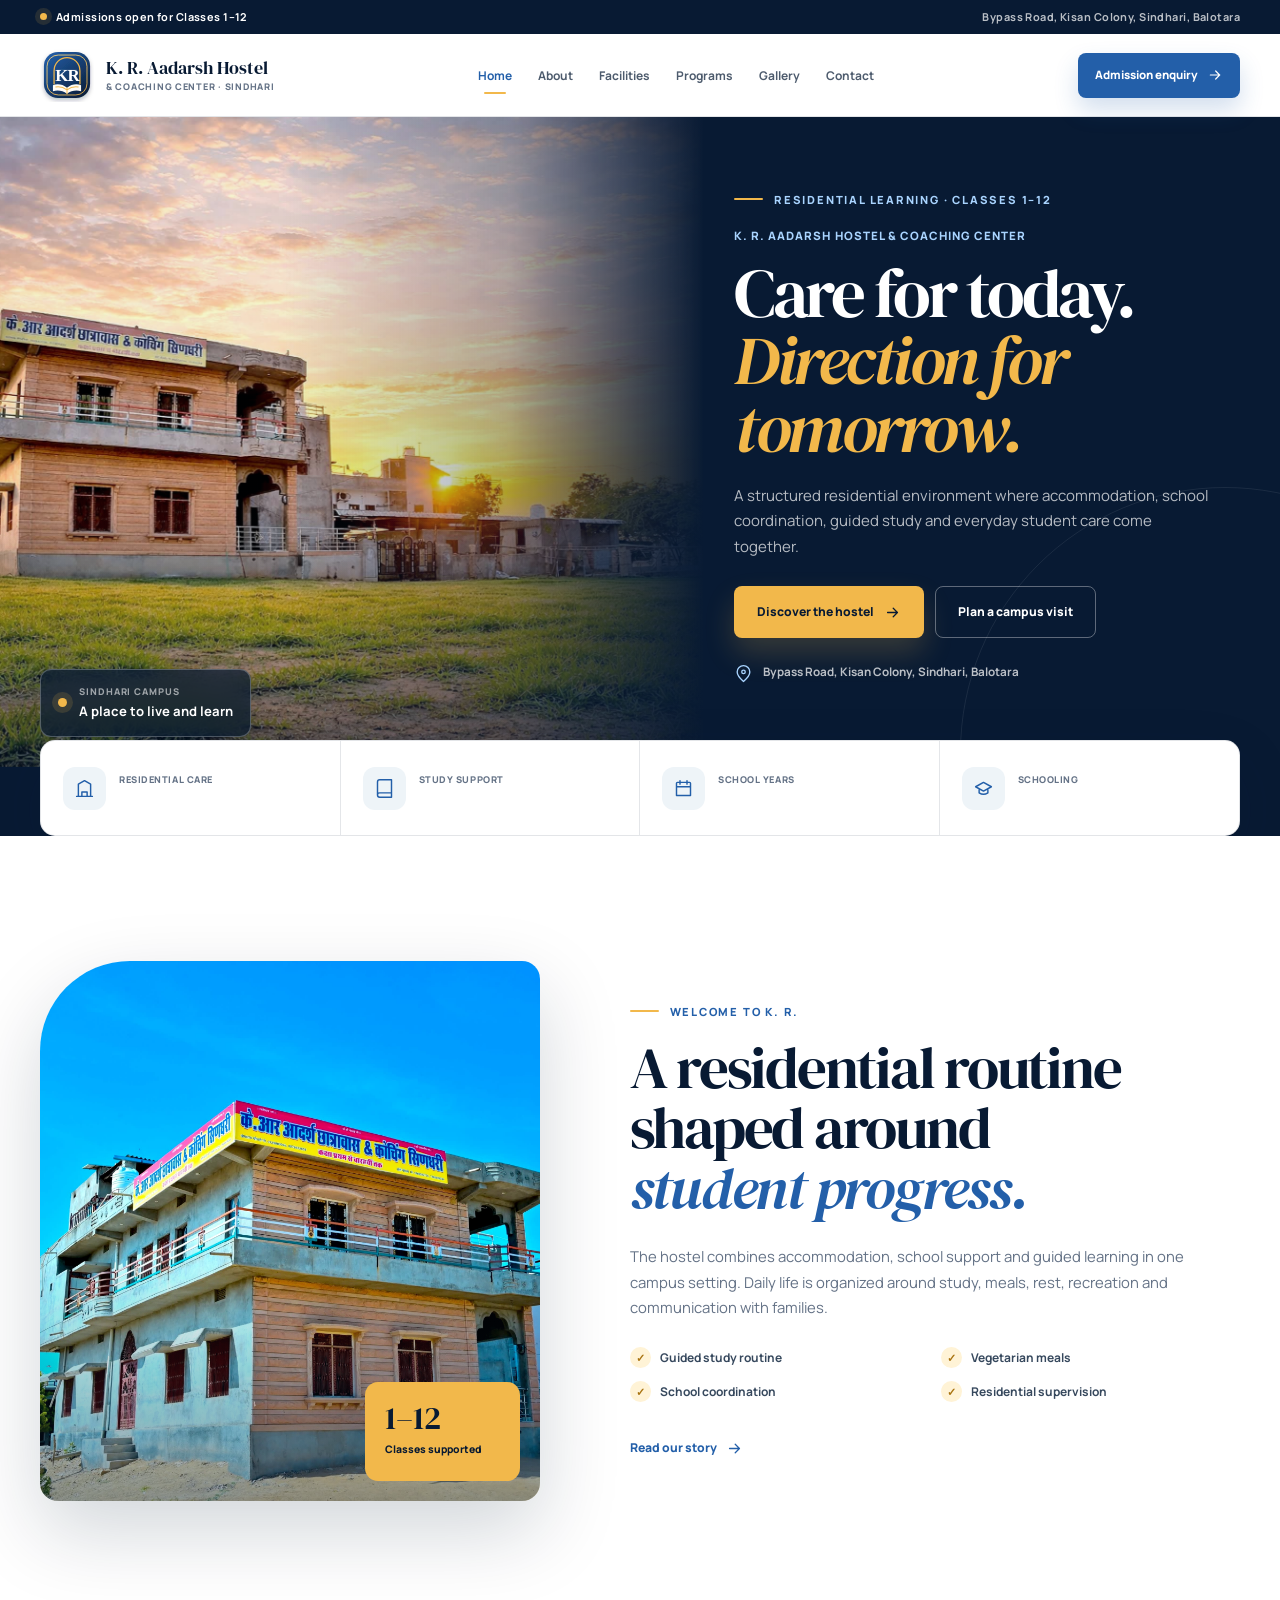
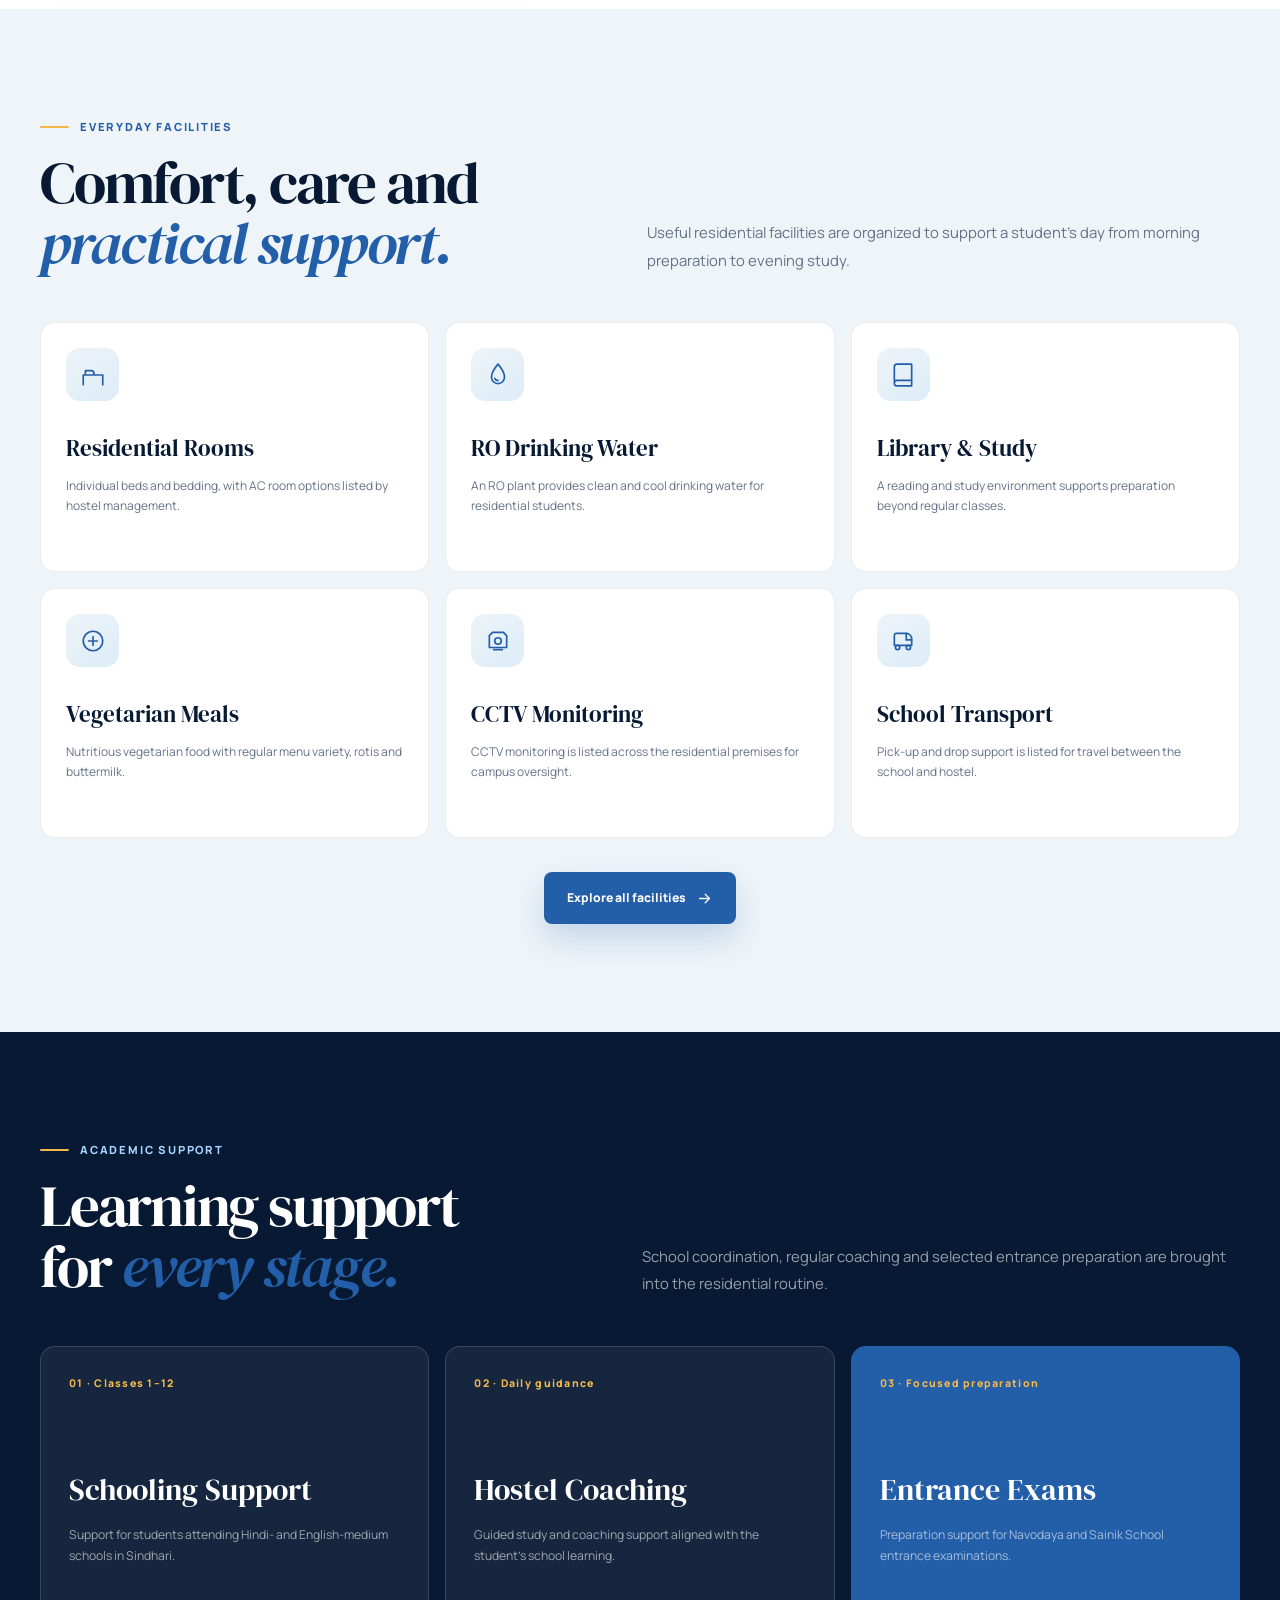
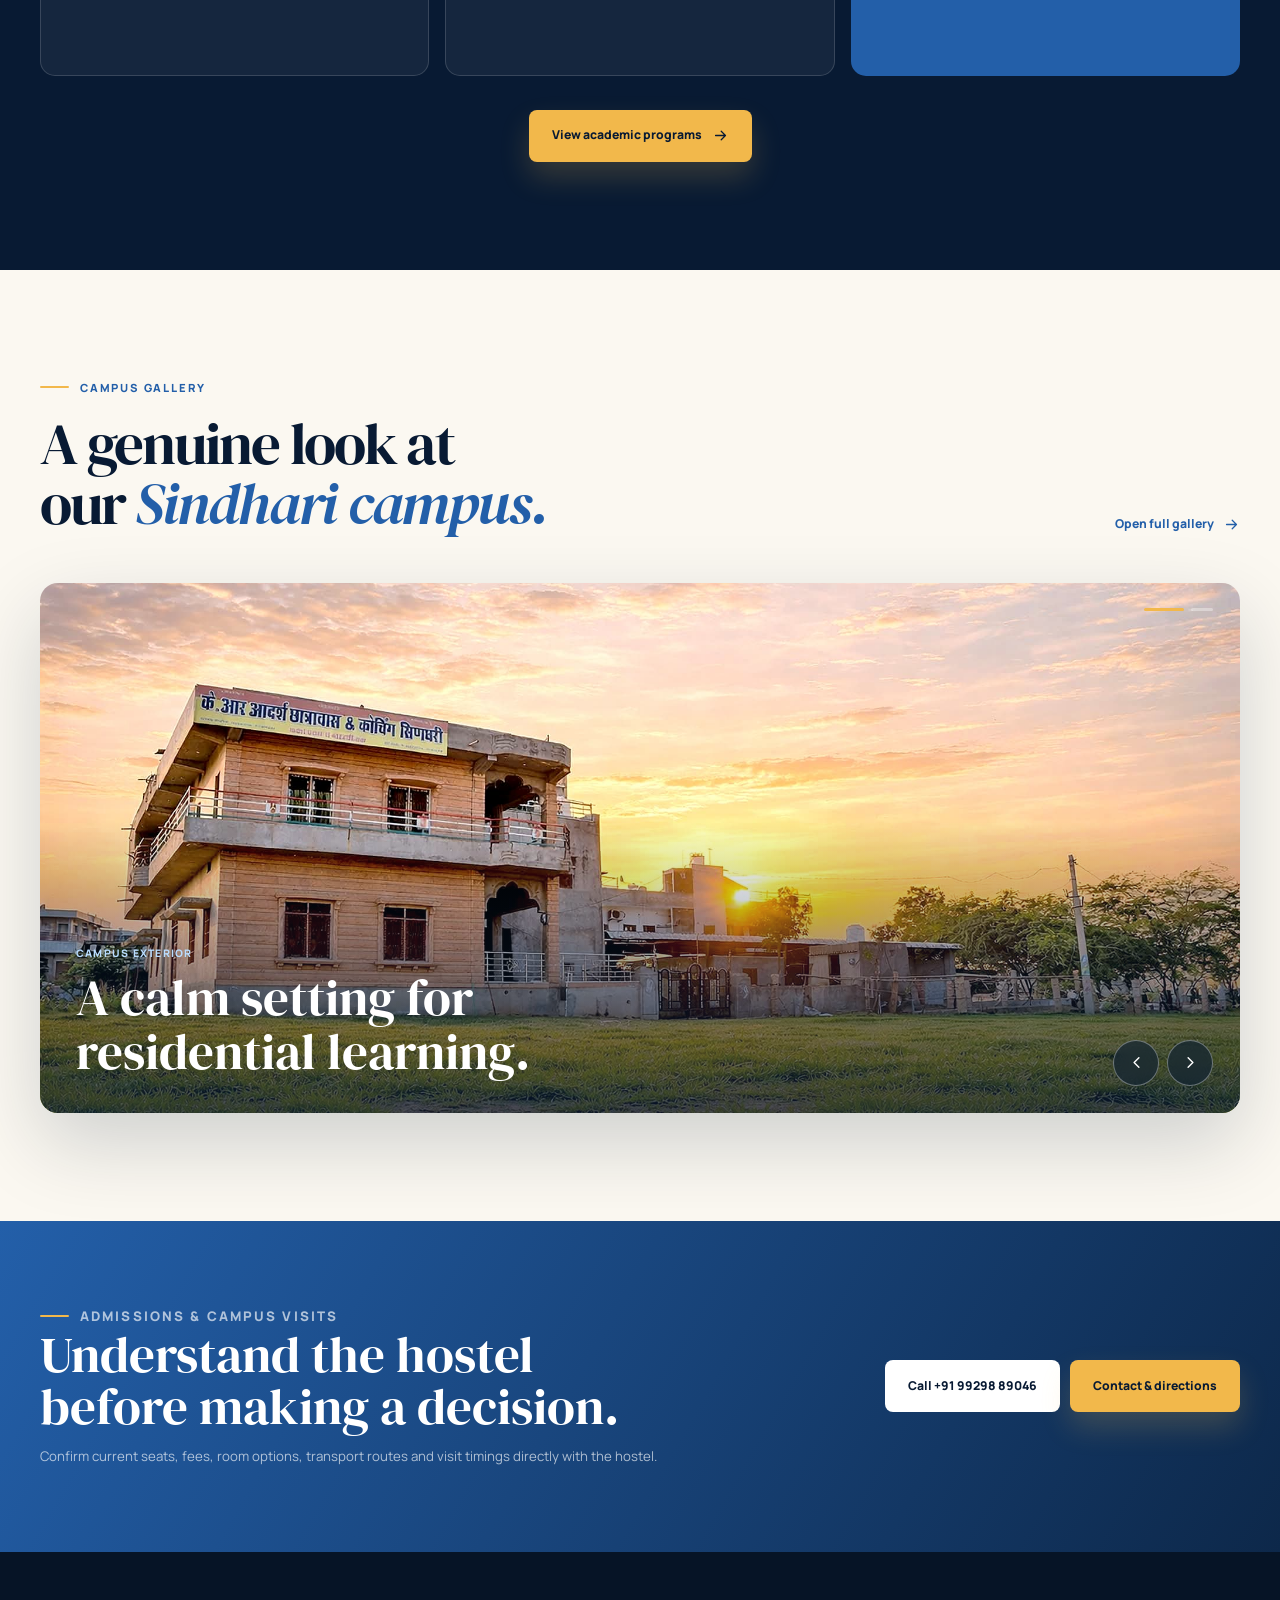
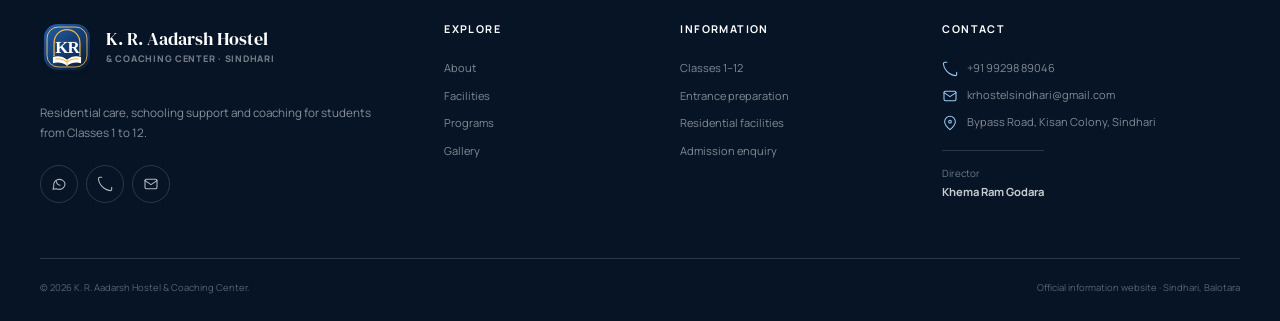
==== commit 3a033eec: "feat: transform hostel site into premium multipage experience" ====
--- a/index.html
+++ b/index.html
@@ -1,604 +1,114 @@
 <!doctype html>
 <html lang="en">
-  <head>
-    <meta charset="UTF-8" />
-    <meta name="viewport" content="width=device-width, initial-scale=1.0" />
-    <meta
-      name="description"
-      content="K. R. Aadarsh Hostel & Coaching Center, Sindhari — residential care, school support and coaching for students from Classes 1 to 12."
-    />
-    <meta name="theme-color" content="#07182c" />
-    <meta property="og:title" content="K. R. Aadarsh Hostel & Coaching Center" />
-    <meta
-      property="og:description"
-      content="A focused residential and learning environment for school students in Sindhari, Balotara."
-    />
-    <meta property="og:type" content="website" />
-    <meta property="og:image" content="assets/hostel-sunset.jpg" />
+<head>
+  <meta charset="UTF-8" />
+  <meta name="viewport" content="width=device-width, initial-scale=1.0" />
+  <meta name="description" content="K. R. Aadarsh Hostel & Coaching Center in Sindhari offers residential care, school support and coaching for Classes 1 to 12." />
+  <meta name="theme-color" content="#081a33" />
+  <meta property="og:title" content="K. R. Aadarsh Hostel & Coaching Center" />
+  <meta property="og:description" content="A structured residential and learning environment for students in Sindhari, Balotara." />
+  <meta property="og:type" content="website" />
+  <meta property="og:image" content="assets/hostel-sunset.jpg" />
+  <title>K. R. Aadarsh Hostel & Coaching Center | Sindhari</title>
+  <link rel="icon" type="image/svg+xml" href="assets/logo-mark.svg" />
+  <link rel="preconnect" href="https://fonts.googleapis.com" />
+  <link rel="preconnect" href="https://fonts.gstatic.com" crossorigin />
+  <link href="https://fonts.googleapis.com/css2?family=DM+Serif+Display:ital@0;1&family=Manrope:wght@400;500;600;700;800&display=swap" rel="stylesheet" />
+  <script>document.documentElement.classList.add('js');</script>
+  <link rel="stylesheet" href="styles.css" />
+  <script type="application/ld+json">{"@context":"https://schema.org","@type":"LodgingBusiness","name":"K. R. Aadarsh Hostel & Coaching Center","telephone":"+91-9929889046","email":"krhostelsindhari@gmail.com","address":{"@type":"PostalAddress","streetAddress":"Bypass Road, Kisan Colony","addressLocality":"Sindhari","addressRegion":"Rajasthan","addressCountry":"IN"}}</script>
+</head>
+<body>
+  <a class="skip-link" href="#main-content">Skip to content</a>
+  <div class="scroll-progress" id="scroll-progress" aria-hidden="true"></div>
+  <div class="announcement"><div class="container announcement-inner"><p><span class="announcement-dot"></span>Admissions open for Classes 1&ndash;12</p><p>Bypass Road, Kisan Colony, Sindhari, Balotara</p></div></div>
+  <header class="site-header">
+    <div class="container nav-shell">
+      <a class="brand" href="index.html" aria-label="K. R. Aadarsh Hostel home"><img src="assets/logo-mark.svg" alt="" width="54" height="54" /><span class="brand-copy"><strong>K. R. Aadarsh Hostel</strong><small>&amp; Coaching Center &middot; Sindhari</small></span></a>
+      <nav class="desktop-nav" aria-label="Primary navigation">
+        <a class="nav-link is-active" href="index.html">Home</a><a class="nav-link" href="about.html">About</a><a class="nav-link" href="facilities.html">Facilities</a><a class="nav-link" href="programs.html">Programs</a><a class="nav-link" href="gallery.html">Gallery</a><a class="nav-link" href="contact.html">Contact</a>
+      </nav>
+      <a class="header-cta" href="contact.html">Admission enquiry<svg viewBox="0 0 24 24"><path d="M5 12h14M13 6l6 6-6 6" /></svg></a>
+      <button class="menu-toggle" type="button" aria-label="Open menu" aria-expanded="false"><span></span><span></span><span></span></button>
+    </div>
+    <nav class="mobile-nav" aria-label="Mobile navigation"><a class="is-active" href="index.html">Home</a><a href="about.html">About</a><a href="facilities.html">Facilities</a><a href="programs.html">Programs</a><a href="gallery.html">Gallery</a><a href="contact.html">Contact</a><a class="mobile-cta" href="tel:+919929889046">Call for admission</a></nav>
+  </header>
 
-    <title>K. R. Aadarsh Hostel & Coaching Center | Sindhari</title>
-
-    <link rel="icon" type="image/svg+xml" href="assets/logo-mark.svg" />
-    <link rel="preconnect" href="https://fonts.googleapis.com" />
-    <link rel="preconnect" href="https://fonts.gstatic.com" crossorigin />
-    <link
-      href="https://fonts.googleapis.com/css2?family=DM+Serif+Display:ital@0;1&family=Manrope:wght@400;500;600;700;800&display=swap"
-      rel="stylesheet"
-    />
-    <script>document.documentElement.classList.add('js');</script>
-    <link rel="stylesheet" href="styles.css" />
-
-    <script type="application/ld+json">
-      {
-        "@context": "https://schema.org",
-        "@type": "LodgingBusiness",
-        "name": "K. R. Aadarsh Hostel & Coaching Center",
-        "telephone": "+91-9929889046",
-        "email": "krhostelsindhari@gmail.com",
-        "address": {
-          "@type": "PostalAddress",
-          "streetAddress": "Bypass Road, Kisan Colony",
-          "addressLocality": "Sindhari",
-          "addressRegion": "Rajasthan",
-          "addressCountry": "IN"
-        }
-      }
-    </script>
-  </head>
-
-  <body>
-    <a class="skip-link" href="#main-content">Skip to content</a>
-    <div class="scroll-progress" id="scroll-progress" aria-hidden="true"></div>
-
-    <div class="announcement-bar">
-      <div class="container announcement-inner">
-        <p><span></span> Admission enquiries for Classes 1–12</p>
-        <p>Bypass Road, Kisan Colony, Sindhari, Balotara</p>
-      </div>
-    </div>
-
-    <header class="site-header" id="site-header">
-      <div class="container nav-shell">
-        <a class="brand" href="#home" aria-label="K. R. Aadarsh Hostel home">
-          <img src="assets/logo-mark.svg" alt="" width="58" height="58" />
-          <span class="brand-copy">
-            <strong>K. R. Aadarsh Hostel</strong>
-            <small>&amp; Coaching Center · Sindhari</small>
-          </span>
-        </a>
-
-        <nav class="desktop-nav" aria-label="Primary navigation">
-          <a class="nav-link is-active" href="#home">Home</a>
-          <a class="nav-link" href="#about">About</a>
-          <a class="nav-link" href="#facilities">Facilities</a>
-          <a class="nav-link" href="#programs">Programs</a>
-          <a class="nav-link" href="#campus">Campus</a>
-          <a class="nav-link" href="#contact">Contact</a>
-        </nav>
-
-        <a class="header-cta" href="#contact">
-          Admission enquiry
-          <svg viewBox="0 0 24 24" aria-hidden="true"><path d="M5 12h14M13 6l6 6-6 6" /></svg>
-        </a>
-
-        <button class="menu-toggle" type="button" aria-label="Open menu" aria-expanded="false">
-          <span></span><span></span><span></span>
-        </button>
-      </div>
-
-      <nav class="mobile-nav" aria-label="Mobile navigation">
-        <a href="#home">Home</a>
-        <a href="#about">About</a>
-        <a href="#facilities">Facilities</a>
-        <a href="#programs">Programs</a>
-        <a href="#campus">Campus</a>
-        <a href="#contact">Contact</a>
-        <a class="mobile-call" href="tel:+919929889046">Admission enquiry</a>
-      </nav>
-    </header>
-
-    <main id="main-content">
-      <section class="hero" id="home" aria-labelledby="hero-title">
-        <div class="hero-grid">
-          <div class="hero-media">
-            <img
-              src="assets/hostel-sunset.jpg"
-              alt="K. R. Aadarsh Hostel campus at sunset"
-              width="1920"
-              height="1280"
-              fetchpriority="high"
-            />
-            <div class="hero-image-shade"></div>
-            <div class="hero-card">
-              <span class="hero-card-dot"></span>
-              <div><small>K. R. Campus</small><strong>Sindhari, Balotara</strong></div>
-            </div>
-          </div>
-
-          <div class="hero-copy">
-            <div class="hero-glow" aria-hidden="true"></div>
-            <p class="hero-label"><span></span> Residential learning · Classes 1–12</p>
-            <p class="hero-name">K. R. Aadarsh Hostel &amp; Coaching Center</p>
-            <h1 id="hero-title">
-              A focused place to live.<br />
-              <em>A stronger way to learn.</em>
-            </h1>
-            <p class="hero-summary">
-              Residential care, school coordination and coaching support brought together in a
-              structured environment for students in Sindhari.
-            </p>
-            <div class="hero-address">
-              <svg viewBox="0 0 24 24" aria-hidden="true">
-                <path d="M20 10c0 5-8 12-8 12S4 15 4 10a8 8 0 1 1 16 0Z" />
-                <circle cx="12" cy="10" r="2.2" />
-              </svg>
-              <span>Bypass Road, Kisan Colony, Sindhari, Balotara, Rajasthan</span>
-            </div>
-            <div class="hero-actions">
-              <a class="button button-primary" href="#facilities">
-                Explore the hostel
-                <svg viewBox="0 0 24 24" aria-hidden="true"><path d="M5 12h14M13 6l6 6-6 6" /></svg>
-              </a>
-              <a class="button button-outline" href="#contact">Admission enquiry</a>
-            </div>
-            <p class="hero-note">
-              Facility allocation, routes, fees and seat availability should be confirmed during
-              enquiry.
-            </p>
-          </div>
-        </div>
-
-        <div class="container focus-strip" aria-label="Hostel highlights">
-          <article class="focus-item reveal">
-            <span class="focus-icon">
-              <svg viewBox="0 0 24 24" aria-hidden="true">
-                <path d="M3 21h18M5 21V7l7-4 7 4v14M9 21v-5h6v5" />
-              </svg>
-            </span>
-            <div><small>Residential care</small><strong>Structured hostel life</strong></div>
-          </article>
-          <article class="focus-item reveal">
-            <span class="focus-icon">
-              <svg viewBox="0 0 24 24" aria-hidden="true">
-                <path d="M4 19.5A2.5 2.5 0 0 1 6.5 17H20" />
-                <path d="M6.5 2H20v20H6.5A2.5 2.5 0 0 1 4 19.5v-15A2.5 2.5 0 0 1 6.5 2Z" />
-              </svg>
-            </span>
-            <div><small>Academic support</small><strong>Coaching &amp; study guidance</strong></div>
-          </article>
-          <article class="focus-item reveal">
-            <span class="focus-icon">
-              <svg viewBox="0 0 24 24" aria-hidden="true">
-                <path d="M8 3v4M16 3v4M4 10h16M5 5h14a1 1 0 0 1 1 1v14H4V6a1 1 0 0 1 1-1Z" />
-              </svg>
-            </span>
-            <div><small>School years</small><strong>Classes 1 through 12</strong></div>
-          </article>
-          <article class="focus-item reveal">
-            <span class="focus-icon">
-              <svg viewBox="0 0 24 24" aria-hidden="true">
-                <path d="M5 18h14M7 18V9l5-4 5 4v9M9.5 12h5" />
-              </svg>
-            </span>
-            <div><small>Schooling support</small><strong>Hindi &amp; English medium</strong></div>
-          </article>
-        </div>
-      </section>
-
-      <section class="about section" id="about">
-        <div class="container about-grid">
-          <div class="about-heading reveal">
-            <p class="eyebrow"><span></span> About the hostel</p>
-            <h2>Residential care built around a student’s daily progress.</h2>
-          </div>
-          <div class="about-copy reveal">
-            <p>
-              K. R. Aadarsh Hostel &amp; Coaching Center combines accommodation, school support
-              and guided study for students from Classes 1 to 12. The residential routine is
-              designed around learning, meals, rest, recreation and communication with families.
-            </p>
-            <p>
-              Students receive support for Hindi- and English-medium schooling, daily coaching
-              and selected school entrance preparation while living at the Sindhari campus.
-            </p>
-            <a class="text-link" href="#programs">
-              View academic support
-              <svg viewBox="0 0 24 24" aria-hidden="true"><path d="M5 12h14M13 6l6 6-6 6" /></svg>
-            </a>
-          </div>
-        </div>
-
-        <div class="container principle-grid">
-          <article class="principle-card reveal">
-            <span>01</span>
-            <h3>Study</h3>
-            <p>Regular coaching, guided preparation and school coordination.</p>
-          </article>
-          <article class="principle-card reveal">
-            <span>02</span>
-            <h3>Routine</h3>
-            <p>A daily residential rhythm for classes, meals, rest and self-study.</p>
-          </article>
-          <article class="principle-card reveal">
-            <span>03</span>
-            <h3>Wellbeing</h3>
-            <p>Meals, clean water, recreation and a supervised campus environment.</p>
-          </article>
-          <article class="principle-card principle-card-accent reveal">
-            <span>04</span>
-            <h3>Growth</h3>
-            <p>Academic preparation supported by sports and educational activities.</p>
-          </article>
-        </div>
-      </section>
-
-      <section class="facilities section" id="facilities">
-        <div class="container section-heading">
-          <div class="reveal">
-            <p class="eyebrow"><span></span> Hostel facilities</p>
-            <h2>Essential comforts, organized in one residential setting.</h2>
-          </div>
-          <p class="reveal">
-            These facilities are listed in the hostel information provided by management.
-            Current availability and room allocation can be confirmed during admission enquiry.
-          </p>
-        </div>
-
-        <div class="container facility-grid">
-          <article class="facility-card reveal">
-            <div class="facility-icon">
-              <svg viewBox="0 0 24 24" aria-hidden="true">
-                <path d="M3 19v-7h18v7M5 12V8h5a3 3 0 0 1 3 3v1M3 19v2M21 19v2" />
-              </svg>
-            </div>
-            <h3>AC Room Options</h3>
-            <p>Individual beds, bedding and AC room arrangements are listed for students.</p>
-          </article>
-          <article class="facility-card reveal">
-            <div class="facility-icon">
-              <svg viewBox="0 0 24 24" aria-hidden="true">
-                <path d="m4 7 3-3h10l3 3v11H4V7Z" />
-                <circle cx="12" cy="12" r="3" />
-                <path d="M8 20h8" />
-              </svg>
-            </div>
-            <h3>CCTV Monitoring</h3>
-            <p>The hostel information lists CCTV monitoring across the residential campus.</p>
-          </article>
-          <article class="facility-card reveal">
-            <div class="facility-icon">
-              <svg viewBox="0 0 24 24" aria-hidden="true">
-                <path d="M12 2s6 7 6 12a6 6 0 0 1-12 0c0-5 6-12 6-12Z" />
-                <path d="M9 15a3 3 0 0 0 3 2" />
-              </svg>
-            </div>
-            <h3>RO Drinking Water</h3>
-            <p>Clean and cool drinking water is supplied through the hostel’s RO system.</p>
-          </article>
-          <article class="facility-card reveal">
-            <div class="facility-icon">
-              <svg viewBox="0 0 24 24" aria-hidden="true">
-                <path d="M4 19.5A2.5 2.5 0 0 1 6.5 17H20" />
-                <path d="M6.5 2H20v20H6.5A2.5 2.5 0 0 1 4 19.5v-15A2.5 2.5 0 0 1 6.5 2Z" />
-              </svg>
-            </div>
-            <h3>Library Access</h3>
-            <p>A library facility supports reading, study and preparation outside class hours.</p>
-          </article>
-          <article class="facility-card reveal">
-            <div class="facility-icon">
-              <svg viewBox="0 0 24 24" aria-hidden="true">
-                <circle cx="12" cy="12" r="9" />
-                <path d="M7 12h10M12 7v10" />
-              </svg>
-            </div>
-            <h3>Vegetarian Meals</h3>
-            <p>Nutritious vegetarian meals, buttermilk, rotis and regular menu variety.</p>
-          </article>
-          <article class="facility-card reveal">
-            <div class="facility-icon">
-              <svg viewBox="0 0 24 24" aria-hidden="true">
-                <path d="M4 16V7a2 2 0 0 1 2-2h9a5 5 0 0 1 5 5v6H4Z" />
-                <circle cx="7" cy="18" r="2" />
-                <circle cx="17" cy="18" r="2" />
-                <path d="M20 11h-5V5" />
-              </svg>
-            </div>
-            <h3>School Transport</h3>
-            <p>Pick-up and drop support is listed for travel between school and hostel.</p>
-          </article>
-          <article class="facility-card reveal">
-            <div class="facility-icon">
-              <svg viewBox="0 0 24 24" aria-hidden="true">
-                <path d="M4 18V8h16v10M7 8V5h10v3M7 18v2M17 18v2" />
-              </svg>
-            </div>
-            <h3>Individual Beds</h3>
-            <p>Separate beds and bedding are arranged for residential students.</p>
-          </article>
-          <article class="facility-card reveal">
-            <div class="facility-icon">
-              <svg viewBox="0 0 24 24" aria-hidden="true">
-                <path d="M8 3v3M12 2v4M16 3v3M7 9h10v11H7V9Z" />
-                <path d="M10 13h4" />
-              </svg>
-            </div>
-            <h3>Seasonal Hot Water</h3>
-            <p>Hot-water arrangements are listed for student bathing during winter.</p>
-          </article>
-        </div>
-      </section>
-
-      <section class="programs section" id="programs">
-        <div class="program-orbit" aria-hidden="true"></div>
-        <div class="container section-heading programs-heading">
-          <div class="reveal">
-            <p class="eyebrow eyebrow-light"><span></span> Academic support</p>
-            <h2>Schooling, coaching and preparation under one plan.</h2>
-          </div>
-          <p class="reveal">
-            The academic offering supports school-going students while also providing focused
-            preparation for selected entrance examinations.
-          </p>
-        </div>
-
-        <div class="container program-grid">
-          <article class="program-card reveal">
-            <span class="program-number">01</span>
-            <div class="program-icon">
-              <svg viewBox="0 0 24 24" aria-hidden="true">
-                <path d="m3 10 9-5 9 5-9 5-9-5Z" />
-                <path d="M7 13v4c3 2 7 2 10 0v-4M21 10v6" />
-              </svg>
-            </div>
-            <p class="program-label">Classes 1–12</p>
-            <h3>Schooling Support</h3>
-            <p>
-              Admission and residential support for students attending Hindi- and
-              English-medium schools in Sindhari.
-            </p>
-          </article>
-          <article class="program-card reveal">
-            <span class="program-number">02</span>
-            <div class="program-icon">
-              <svg viewBox="0 0 24 24" aria-hidden="true">
-                <path d="M4 19.5A2.5 2.5 0 0 1 6.5 17H20" />
-                <path d="M6.5 2H20v20H6.5A2.5 2.5 0 0 1 4 19.5v-15A2.5 2.5 0 0 1 6.5 2Z" />
-                <path d="M9 7h7M9 11h7" />
-              </svg>
-            </div>
-            <p class="program-label">Daily guidance</p>
-            <h3>Hostel Coaching</h3>
-            <p>
-              Coaching support from experienced and trained teachers, aligned with the
-              student’s school learning.
-            </p>
-          </article>
-          <article class="program-card program-card-featured reveal">
-            <span class="program-number">03</span>
-            <div class="program-icon">
-              <svg viewBox="0 0 24 24" aria-hidden="true">
-                <circle cx="12" cy="12" r="8" />
-                <circle cx="12" cy="12" r="3" />
-                <path d="M12 2v2M12 20v2M2 12h2M20 12h2" />
-              </svg>
-            </div>
-            <p class="program-label">Focused preparation</p>
-            <h3>Entrance Exams</h3>
-            <p>
-              Preparation support for Navodaya and Sainik School entrance examinations, with
-              separate study arrangements listed for eligible students.
-            </p>
-          </article>
-        </div>
-
-        <div class="container development-strip reveal">
-          <div>
-            <span class="development-icon">
-              <svg viewBox="0 0 24 24" aria-hidden="true">
-                <path d="M8 21h8M12 17v4M7 4h10v5a5 5 0 0 1-10 0V4Z" />
-                <path d="M7 6H4v2a4 4 0 0 0 4 4M17 6h3v2a4 4 0 0 1-4 4" />
-              </svg>
-            </span>
-            <p><small>Beyond the classroom</small><strong>Sports and educational activities</strong></p>
-          </div>
-          <p>
-            Holiday activities, recreation and parent interaction meetings form part of the
-            broader residential routine described by the hostel.
-          </p>
-        </div>
-      </section>
-
-      <section class="campus section" id="campus">
-        <div class="container campus-layout">
-          <div class="campus-copy reveal">
-            <p class="eyebrow"><span></span> The campus</p>
-            <h2>A residential setting designed for everyday student life.</h2>
-            <p>
-              Located at Bypass Road, Kisan Colony in Sindhari, the campus brings residential
-              rooms, meals, supervised living and academic support into one setting.
-            </p>
-            <ul>
-              <li><span></span>Spacious hostel building</li>
-              <li><span></span>Study and library access</li>
-              <li><span></span>Residential and coaching support</li>
-            </ul>
-            <a
-              class="text-link"
-              href="https://www.google.com/maps/search/?api=1&query=K.%20R.%20Aadarsh%20Hostel%20Bypass%20Road%20Kisan%20Colony%20Sindhari%20Balotara"
-              target="_blank"
-              rel="noopener noreferrer"
-            >
-              Open location in Maps
-              <svg viewBox="0 0 24 24" aria-hidden="true"><path d="M5 12h14M13 6l6 6-6 6" /></svg>
-            </a>
-          </div>
-
-          <div class="campus-visual reveal">
-            <img
-              src="assets/hostel-front.jpg"
-              alt="Front view of K. R. Aadarsh Hostel in Sindhari"
-              width="1600"
-              height="1600"
-              loading="lazy"
-            />
-            <div class="campus-shade"></div>
-            <div class="campus-caption">
-              <span></span>
-              <div><small>K. R. Aadarsh Hostel</small><strong>Sindhari Campus</strong></div>
-            </div>
-            <div class="campus-mark">
-              <img src="assets/logo-mark.svg" alt="" width="68" height="68" />
-            </div>
-          </div>
-        </div>
-      </section>
-
-      <section class="admission section" aria-labelledby="admission-title">
-        <div class="container admission-heading reveal">
-          <p class="eyebrow"><span></span> Admission process</p>
-          <h2 id="admission-title">Clear information first. A campus decision second.</h2>
-          <p>
-            Families are encouraged to confirm current details and visit the hostel before
-            completing admission.
-          </p>
-        </div>
-        <div class="container admission-steps">
-          <article class="admission-step reveal">
-            <span>01</span>
-            <div><h3>Send an enquiry</h3><p>Ask about the student’s class, schooling and residential needs.</p></div>
-          </article>
-          <article class="admission-step reveal">
-            <span>02</span>
-            <div><h3>Confirm current details</h3><p>Review seat availability, fees, facilities, transport and rules.</p></div>
-          </article>
-          <article class="admission-step reveal">
-            <span>03</span>
-            <div><h3>Visit the campus</h3><p>See the rooms and residential environment before admission.</p></div>
-          </article>
-        </div>
-      </section>
-
-      <section class="contact section" id="contact">
-        <div class="contact-pattern" aria-hidden="true"></div>
-        <div class="container contact-layout">
-          <div class="contact-copy reveal">
-            <p class="eyebrow eyebrow-light"><span></span> Contact &amp; admissions</p>
-            <h2>Plan the right residential support for your child.</h2>
-            <p>
-              Contact the hostel to confirm admissions, fees, current facilities, room options
-              and campus visit timings.
-            </p>
-          </div>
-          <div class="contact-actions reveal">
-            <a class="button button-light" href="tel:+919929889046">
-              <svg viewBox="0 0 24 24" aria-hidden="true">
-                <path d="M22 16.92v3a2 2 0 0 1-2.18 2 19.8 19.8 0 0 1-8.63-3.07 19.5 19.5 0 0 1-6-6A19.8 19.8 0 0 1 2.12 4.18 2 2 0 0 1 4.11 2h3" />
-              </svg>
-              Call for admission
-            </a>
-            <a
-              class="button button-coral"
-              href="https://wa.me/919929889046?text=Hello%2C%20I%20would%20like%20admission%20information%20for%20K.%20R.%20Aadarsh%20Hostel%20Sindhari."
-              target="_blank"
-              rel="noopener noreferrer"
-            >
-              <svg viewBox="0 0 24 24" aria-hidden="true">
-                <path d="M21 11.5a8.4 8.4 0 0 1-9 8.5 9.6 9.6 0 0 1-4-1l-5 1 1.2-4A8.4 8.4 0 1 1 21 11.5Z" />
-                <path d="M8.2 8.2c.3 3 2.6 5.3 5.6 5.6" />
-              </svg>
-              WhatsApp enquiry
-            </a>
-          </div>
-        </div>
-      </section>
-    </main>
-
-    <footer class="site-footer">
-      <div class="container footer-banner">
-        <div>
-          <small>Visit before you decide</small>
-          <h2>See the campus. Understand the routine. Confirm the details.</h2>
-        </div>
-        <a
-          href="https://www.google.com/maps/search/?api=1&query=K.%20R.%20Aadarsh%20Hostel%20Bypass%20Road%20Kisan%20Colony%20Sindhari%20Balotara"
-          target="_blank"
-          rel="noopener noreferrer"
-        >
-          Plan a campus visit
-          <svg viewBox="0 0 24 24" aria-hidden="true"><path d="M5 12h14M13 6l6 6-6 6" /></svg>
-        </a>
-      </div>
-
-      <div class="container footer-main">
-        <div class="footer-brand">
-          <a class="brand brand-footer" href="#home">
-            <img src="assets/logo-mark.svg" alt="" width="66" height="66" />
-            <span class="brand-copy">
-              <strong>K. R. Aadarsh Hostel</strong>
-              <small>&amp; Coaching Center · Sindhari</small>
-            </span>
-          </a>
-          <p>
-            Residential care, schooling support and coaching for students from Classes 1 to 12.
-          </p>
-          <div class="social-links">
-            <a href="https://wa.me/919929889046" target="_blank" rel="noopener noreferrer" aria-label="WhatsApp the hostel">
-              <svg viewBox="0 0 24 24" aria-hidden="true"><path d="M21 11.5a8.4 8.4 0 0 1-9 8.5 9.6 9.6 0 0 1-4-1l-5 1 1.2-4A8.4 8.4 0 1 1 21 11.5Z" /><path d="M8.2 8.2c.3 3 2.6 5.3 5.6 5.6" /></svg>
-            </a>
-            <a href="tel:+919929889046" aria-label="Call the hostel">
-              <svg viewBox="0 0 24 24" aria-hidden="true"><path d="M22 16.92v3a2 2 0 0 1-2.18 2 19.8 19.8 0 0 1-8.63-3.07 19.5 19.5 0 0 1-6-6A19.8 19.8 0 0 1 2.12 4.18 2 2 0 0 1 4.11 2h3" /></svg>
-            </a>
-            <a href="mailto:krhostelsindhari@gmail.com" aria-label="Email the hostel">
-              <svg viewBox="0 0 24 24" aria-hidden="true"><rect x="3" y="5" width="18" height="14" rx="2" /><path d="m3 7 9 6 9-6" /></svg>
-            </a>
-          </div>
-        </div>
-
-        <div class="footer-column">
-          <h3>Explore</h3>
-          <a href="#about">About the hostel</a>
-          <a href="#facilities">Facilities</a>
-          <a href="#programs">Academic support</a>
-          <a href="#campus">Campus</a>
-        </div>
-
-        <div class="footer-column">
-          <h3>Key information</h3>
-          <a href="#programs">Classes 1–12</a>
-          <a href="#programs">Entrance preparation</a>
-          <a href="#facilities">Room &amp; meal facilities</a>
-          <a href="#contact">Admission enquiry</a>
-        </div>
-
-        <div class="footer-column footer-contact">
-          <h3>Contact</h3>
-          <a href="tel:+919929889046">
-            <svg viewBox="0 0 24 24" aria-hidden="true"><path d="M22 16.92v3a2 2 0 0 1-2.18 2 19.8 19.8 0 0 1-8.63-3.07 19.5 19.5 0 0 1-6-6A19.8 19.8 0 0 1 2.12 4.18 2 2 0 0 1 4.11 2h3" /></svg>
-            +91 99298 89046
-          </a>
-          <a href="mailto:krhostelsindhari@gmail.com">
-            <svg viewBox="0 0 24 24" aria-hidden="true"><rect x="3" y="5" width="18" height="14" rx="2" /><path d="m3 7 9 6 9-6" /></svg>
-            krhostelsindhari@gmail.com
-          </a>
-          <a
-            href="https://www.google.com/maps/search/?api=1&query=K.%20R.%20Aadarsh%20Hostel%20Bypass%20Road%20Kisan%20Colony%20Sindhari%20Balotara"
-            target="_blank"
-            rel="noopener noreferrer"
-          >
-            <svg viewBox="0 0 24 24" aria-hidden="true"><path d="M20 10c0 5-8 12-8 12S4 15 4 10a8 8 0 1 1 16 0Z" /><circle cx="12" cy="10" r="2" /></svg>
-            Bypass Road, Kisan Colony, Sindhari
-          </a>
-          <p class="management-note">Director<br /><strong>Khema Ram Godara</strong></p>
+  <main id="main-content">
+    <section class="home-hero">
+      <div class="hero-grid">
+        <div class="hero-visual"><img src="assets/hostel-sunset.jpg" alt="K. R. Aadarsh Hostel campus at sunset" width="1920" height="1280" fetchpriority="high" /><div class="hero-shade"></div><div class="hero-badge"><span></span><div><small>Sindhari campus</small><strong>A place to live and learn</strong></div></div></div>
+        <div class="hero-content">
+          <p class="eyebrow eyebrow-light">Residential learning &middot; Classes 1&ndash;12</p>
+          <p class="hero-kicker">K. R. Aadarsh Hostel &amp; Coaching Center</p>
+          <h1>Care for today.<br /><em>Direction for tomorrow.</em></h1>
+          <p class="hero-summary">A structured residential environment where accommodation, school coordination, guided study and everyday student care come together.</p>
+          <div class="hero-actions"><a class="button button-primary" href="about.html">Discover the hostel<svg viewBox="0 0 24 24"><path d="M5 12h14M13 6l6 6-6 6" /></svg></a><a class="button button-outline" href="contact.html">Plan a campus visit</a></div>
+          <p class="hero-meta"><svg viewBox="0 0 24 24"><path d="M20 10c0 5-8 12-8 12S4 15 4 10a8 8 0 1 1 16 0Z"/><circle cx="12" cy="10" r="2.2"/></svg>Bypass Road, Kisan Colony, Sindhari, Balotara</p>
         </div>
       </div>
+      <div class="container trust-bar">
+        <div class="trust-item reveal"><span class="mini-icon"><svg viewBox="0 0 24 24"><path d="M3 21h18M5 21V7l7-4 7 4v14M9 21v-5h6v5"/></svg></span><div><small>Residential care</small><strong>Structured hostel living</strong></div></div>
+        <div class="trust-item reveal"><span class="mini-icon"><svg viewBox="0 0 24 24"><path d="M4 19.5A2.5 2.5 0 0 1 6.5 17H20M6.5 2H20v20H6.5A2.5 2.5 0 0 1 4 19.5v-15A2.5 2.5 0 0 1 6.5 2Z"/></svg></span><div><small>Study support</small><strong>Coaching and guidance</strong></div></div>
+        <div class="trust-item reveal"><span class="mini-icon"><svg viewBox="0 0 24 24"><path d="M8 3v4M16 3v4M4 10h16M5 5h14a1 1 0 0 1 1 1v14H4V6a1 1 0 0 1 1-1Z"/></svg></span><div><small>School years</small><strong>Classes 1 through 12</strong></div></div>
+        <div class="trust-item reveal"><span class="mini-icon"><svg viewBox="0 0 24 24"><path d="m3 10 9-5 9 5-9 5-9-5ZM7 13v4c3 2 7 2 10 0v-4"/></svg></span><div><small>Schooling</small><strong>Hindi and English medium</strong></div></div>
+      </div>
+    </section>
 
-      <div class="container footer-bottom">
-        <p>© <span id="current-year">2026</span> K. R. Aadarsh Hostel &amp; Coaching Center.</p>
-        <p>Official information website · Sindhari, Balotara</p>
+    <section class="section home-intro">
+      <div class="container intro-layout">
+        <div class="intro-media reveal"><img src="assets/hostel-front.jpg" alt="Front view of the K. R. Aadarsh Hostel building" width="1600" height="1600" /><div class="intro-stat"><strong>1&ndash;12</strong><small>Classes supported</small></div></div>
+        <div class="intro-copy reveal"><p class="eyebrow">Welcome to K. R.</p><h2 class="section-title">A residential routine shaped around <em>student progress.</em></h2><p>The hostel combines accommodation, school support and guided learning in one campus setting. Daily life is organized around study, meals, rest, recreation and communication with families.</p><ul class="feature-points"><li><span>&#10003;</span>Guided study routine</li><li><span>&#10003;</span>Vegetarian meals</li><li><span>&#10003;</span>School coordination</li><li><span>&#10003;</span>Residential supervision</li></ul><a class="text-link" href="about.html">Read our story<svg viewBox="0 0 24 24"><path d="M5 12h14M13 6l6 6-6 6"/></svg></a></div>
       </div>
-    </footer>
+    </section>
 
-    <script src="script.js"></script>
-  </body>
+    <section class="section facilities-preview">
+      <div class="container heading-row"><div><p class="eyebrow">Everyday facilities</p><h2 class="section-title">Comfort, care and <em>practical support.</em></h2></div><p class="section-lead">Useful residential facilities are organized to support a student&rsquo;s day from morning preparation to evening study.</p></div>
+      <div class="container facility-grid">
+        <article class="facility-card reveal"><div class="icon-box"><svg viewBox="0 0 24 24"><path d="M3 19v-7h18v7M5 12V8h5a3 3 0 0 1 3 3v1M3 19v2M21 19v2"/></svg></div><h3>Residential Rooms</h3><p>Individual beds and bedding, with AC room options listed by hostel management.</p></article>
+        <article class="facility-card reveal"><div class="icon-box"><svg viewBox="0 0 24 24"><path d="M12 2s6 7 6 12a6 6 0 0 1-12 0c0-5 6-12 6-12ZM9 15a3 3 0 0 0 3 2"/></svg></div><h3>RO Drinking Water</h3><p>An RO plant provides clean and cool drinking water for residential students.</p></article>
+        <article class="facility-card reveal"><div class="icon-box"><svg viewBox="0 0 24 24"><path d="M4 19.5A2.5 2.5 0 0 1 6.5 17H20M6.5 2H20v20H6.5A2.5 2.5 0 0 1 4 19.5v-15A2.5 2.5 0 0 1 6.5 2Z"/></svg></div><h3>Library &amp; Study</h3><p>A reading and study environment supports preparation beyond regular classes.</p></article>
+        <article class="facility-card reveal"><div class="icon-box"><svg viewBox="0 0 24 24"><circle cx="12" cy="12" r="9"/><path d="M8 12h8M12 8v8"/></svg></div><h3>Vegetarian Meals</h3><p>Nutritious vegetarian food with regular menu variety, rotis and buttermilk.</p></article>
+        <article class="facility-card reveal"><div class="icon-box"><svg viewBox="0 0 24 24"><path d="m4 7 3-3h10l3 3v11H4V7Z"/><circle cx="12" cy="12" r="3"/><path d="M8 20h8"/></svg></div><h3>CCTV Monitoring</h3><p>CCTV monitoring is listed across the residential premises for campus oversight.</p></article>
+        <article class="facility-card reveal"><div class="icon-box"><svg viewBox="0 0 24 24"><path d="M4 16V7a2 2 0 0 1 2-2h9a5 5 0 0 1 5 5v6H4Z"/><circle cx="7" cy="18" r="2"/><circle cx="17" cy="18" r="2"/><path d="M20 11h-5V5"/></svg></div><h3>School Transport</h3><p>Pick-up and drop support is listed for travel between the school and hostel.</p></article>
+      </div>
+      <div class="container facility-more"><a class="button button-blue" href="facilities.html">Explore all facilities<svg viewBox="0 0 24 24"><path d="M5 12h14M13 6l6 6-6 6"/></svg></a></div>
+    </section>
+
+    <section class="section program-preview">
+      <div class="container heading-row"><div><p class="eyebrow eyebrow-light">Academic support</p><h2 class="section-title">Learning support for <em>every stage.</em></h2></div><p class="section-lead">School coordination, regular coaching and selected entrance preparation are brought into the residential routine.</p></div>
+      <div class="container program-cards">
+        <article class="program-card reveal"><span>01 &middot; Classes 1&ndash;12</span><h3>Schooling Support</h3><p>Support for students attending Hindi- and English-medium schools in Sindhari.</p></article>
+        <article class="program-card reveal"><span>02 &middot; Daily guidance</span><h3>Hostel Coaching</h3><p>Guided study and coaching support aligned with the student&rsquo;s school learning.</p></article>
+        <article class="program-card program-card-featured reveal"><span>03 &middot; Focused preparation</span><h3>Entrance Exams</h3><p>Preparation support for Navodaya and Sainik School entrance examinations.</p></article>
+      </div>
+      <div class="container facility-more"><a class="button button-primary" href="programs.html">View academic programs<svg viewBox="0 0 24 24"><path d="M5 12h14M13 6l6 6-6 6"/></svg></a></div>
+    </section>
+
+    <section class="section gallery-preview">
+      <div class="container heading-row"><div><p class="eyebrow">Campus gallery</p><h2 class="section-title">A genuine look at our <em>Sindhari campus.</em></h2></div><a class="text-link" href="gallery.html">Open full gallery<svg viewBox="0 0 24 24"><path d="M5 12h14M13 6l6 6-6 6"/></svg></a></div>
+      <div class="container gallery-slider" aria-label="Hostel campus gallery">
+        <div class="gallery-track">
+          <article class="gallery-slide"><img src="assets/hostel-sunset.jpg" alt="K. R. Aadarsh Hostel campus at sunset" /><div class="slide-caption"><small>Campus exterior</small><h3>A calm setting for residential learning.</h3></div></article>
+          <article class="gallery-slide"><img src="assets/hostel-front.jpg" alt="Front architecture of K. R. Aadarsh Hostel" /><div class="slide-caption"><small>Hostel building</small><h3>The K. R. campus in Sindhari.</h3></div></article>
+        </div>
+        <div class="gallery-dots"><button data-gallery-dot aria-label="Show photo 1"></button><button data-gallery-dot aria-label="Show photo 2"></button></div>
+        <div class="gallery-controls"><button class="gallery-control" data-gallery-prev aria-label="Previous photo"><svg viewBox="0 0 24 24"><path d="m15 18-6-6 6-6"/></svg></button><button class="gallery-control" data-gallery-next aria-label="Next photo"><svg viewBox="0 0 24 24"><path d="m9 18 6-6-6-6"/></svg></button></div>
+      </div>
+    </section>
+
+    <section class="admission-cta"><div class="container cta-layout"><div class="reveal"><p class="eyebrow eyebrow-light">Admissions &amp; campus visits</p><h2>Understand the hostel before making a decision.</h2><p>Confirm current seats, fees, room options, transport routes and visit timings directly with the hostel.</p></div><div class="cta-actions reveal"><a class="button button-white" href="tel:+919929889046">Call +91 99298 89046</a><a class="button button-primary" href="contact.html">Contact &amp; directions</a></div></div></section>
+  </main>
+
+  <footer class="site-footer">
+    <div class="container footer-top">
+      <div class="footer-brand"><a class="brand brand-footer" href="index.html"><img src="assets/logo-mark.svg" alt="" width="54" height="54" /><span class="brand-copy"><strong>K. R. Aadarsh Hostel</strong><small>&amp; Coaching Center &middot; Sindhari</small></span></a><p>Residential care, schooling support and coaching for students from Classes 1 to 12.</p><div class="socials"><a href="https://wa.me/919929889046" aria-label="WhatsApp"><svg viewBox="0 0 24 24"><path d="M21 11.5a8.4 8.4 0 0 1-9 8.5 9.6 9.6 0 0 1-4-1l-5 1 1.2-4A8.4 8.4 0 1 1 21 11.5Z"/><path d="M8.2 8.2c.3 3 2.6 5.3 5.6 5.6"/></svg></a><a href="tel:+919929889046" aria-label="Call"><svg viewBox="0 0 24 24"><path d="M22 16.9v3a2 2 0 0 1-2.2 2 19.8 19.8 0 0 1-8.6-3.1 19.5 19.5 0 0 1-6-6A19.8 19.8 0 0 1 2.1 4.2 2 2 0 0 1 4.1 2h3"/></svg></a><a href="mailto:krhostelsindhari@gmail.com" aria-label="Email"><svg viewBox="0 0 24 24"><rect x="3" y="5" width="18" height="14" rx="2"/><path d="m3 7 9 6 9-6"/></svg></a></div></div>
+      <div class="footer-col"><h3>Explore</h3><a href="about.html">About</a><a href="facilities.html">Facilities</a><a href="programs.html">Programs</a><a href="gallery.html">Gallery</a></div>
+      <div class="footer-col"><h3>Information</h3><a href="programs.html">Classes 1&ndash;12</a><a href="programs.html">Entrance preparation</a><a href="facilities.html">Residential facilities</a><a href="contact.html">Admission enquiry</a></div>
+      <div class="footer-col footer-contact"><h3>Contact</h3><a href="tel:+919929889046"><svg viewBox="0 0 24 24"><path d="M22 16.9v3a2 2 0 0 1-2.2 2 19.8 19.8 0 0 1-8.6-3.1 19.5 19.5 0 0 1-6-6A19.8 19.8 0 0 1 2.1 4.2 2 2 0 0 1 4.1 2h3"/></svg>+91 99298 89046</a><a href="mailto:krhostelsindhari@gmail.com"><svg viewBox="0 0 24 24"><rect x="3" y="5" width="18" height="14" rx="2"/><path d="m3 7 9 6 9-6"/></svg>krhostelsindhari@gmail.com</a><a href="contact.html"><svg viewBox="0 0 24 24"><path d="M20 10c0 5-8 12-8 12S4 15 4 10a8 8 0 1 1 16 0Z"/><circle cx="12" cy="10" r="2"/></svg>Bypass Road, Kisan Colony, Sindhari</a><p class="director-note">Director<br /><strong>Khema Ram Godara</strong></p></div>
+    </div>
+    <div class="container footer-bottom"><p>&copy; <span data-year>2026</span> K. R. Aadarsh Hostel &amp; Coaching Center.</p><p>Official information website &middot; Sindhari, Balotara</p></div>
+  </footer>
+  <script src="script.js"></script>
+</body>
 </html>
--- a/styles.css
+++ b/styles.css
@@ -1,2304 +1,423 @@
 :root {
-  --navy-950: #05111f;
-  --navy-900: #07182c;
-  --navy-850: #0a213b;
-  --navy-800: #0e2e4e;
-  --blue-700: #18577e;
-  --blue-600: #24749a;
-  --sky-400: #6eb6ca;
-  --sky-300: #91cedc;
-  --sky-100: #e5f2f5;
-  --coral-600: #d9573f;
-  --coral-500: #e76d52;
-  --coral-100: #fbe9e4;
-  --ivory: #f8f5ee;
-  --paper: #fffdfa;
-  --ice: #edf4f6;
-  --white: #ffffff;
-  --ink: #102237;
-  --muted: #617080;
-  --line: rgba(16, 34, 55, 0.12);
-  --line-light: rgba(255, 255, 255, 0.16);
+  --navy: #081a33;
+  --navy-2: #0d284a;
+  --blue: #235fa9;
+  --blue-2: #347cc6;
+  --gold: #f2b84b;
+  --gold-soft: #fff3d6;
+  --cream: #fbf8f1;
+  --mist: #eef4f8;
+  --white: #fff;
+  --ink: #12233a;
+  --muted: #647286;
+  --line: rgba(8, 26, 51, .11);
+  --line-light: rgba(255, 255, 255, .15);
   --display: 'DM Serif Display', Georgia, serif;
   --body: 'Manrope', 'Segoe UI', sans-serif;
-  --shadow-soft: 0 18px 55px rgba(7, 24, 44, 0.1);
-  --shadow-card: 0 20px 45px rgba(7, 24, 44, 0.13);
-  --radius-lg: 30px;
-  --radius-md: 20px;
   --container: 1200px;
-}
-
-*,
-*::before,
-*::after {
-  box-sizing: border-box;
-}
-
-html {
-  scroll-behavior: smooth;
-  scroll-padding-top: 112px;
-}
-
-body {
-  margin: 0;
-  min-width: 320px;
-  overflow-x: hidden;
-  background: var(--paper);
-  color: var(--ink);
-  font-family: var(--body);
-  font-size: 16px;
-  line-height: 1.7;
-  -webkit-font-smoothing: antialiased;
-}
-
-body.menu-open {
-  overflow: hidden;
-}
-
-img {
-  display: block;
-  max-width: 100%;
-}
-
-a {
-  color: inherit;
-  text-decoration: none;
-}
-
-button,
-a {
-  -webkit-tap-highlight-color: transparent;
-}
-
-button {
-  font: inherit;
-}
-
-h1,
-h2,
-h3,
-p {
-  margin-top: 0;
-}
-
-h1,
-h2,
-h3 {
-  text-wrap: balance;
-}
-
-svg {
-  display: block;
-}
-
-.container {
-  width: min(calc(100% - 48px), var(--container));
-  margin-inline: auto;
-}
-
-.section {
-  position: relative;
-  padding: 118px 0;
-}
-
-.skip-link {
-  position: fixed;
-  z-index: 9999;
-  top: 12px;
-  left: 12px;
-  padding: 12px 18px;
-  border-radius: 8px;
-  background: var(--white);
-  color: var(--navy-900);
-  font-weight: 800;
-  transform: translateY(-150%);
-  transition: transform 180ms ease;
-}
-
-.skip-link:focus {
-  transform: translateY(0);
-}
-
-.scroll-progress {
-  position: fixed;
-  z-index: 1100;
-  top: 0;
-  left: 0;
-  width: 0;
-  height: 3px;
-  background: linear-gradient(90deg, var(--sky-400), var(--coral-500));
-  box-shadow: 0 0 16px rgba(231, 109, 82, 0.55);
-}
-
-.eyebrow,
-.hero-label {
-  display: flex;
-  align-items: center;
-  gap: 12px;
-  margin-bottom: 20px;
-  color: var(--blue-700);
-  font-size: 0.76rem;
-  font-weight: 800;
-  letter-spacing: 0.16em;
-  line-height: 1.4;
-  text-transform: uppercase;
-}
-
-.eyebrow span,
-.hero-label span {
-  flex: 0 0 auto;
-  width: 32px;
-  height: 2px;
-  border-radius: 10px;
-  background: var(--coral-500);
-}
-
-.eyebrow-light,
-.programs .eyebrow {
-  color: var(--sky-300);
-}
-
-.section h2 {
-  margin-bottom: 0;
-  color: var(--navy-900);
-  font-family: var(--display);
-  font-size: clamp(2.35rem, 4.2vw, 4.2rem);
-  font-weight: 400;
-  letter-spacing: -0.035em;
-  line-height: 1.04;
-}
-
-.section-heading {
-  display: grid;
-  grid-template-columns: minmax(0, 1.25fr) minmax(300px, 0.75fr);
-  align-items: end;
-  gap: 90px;
-  margin-bottom: 54px;
-}
-
-.section-heading > p {
-  margin: 0;
-  color: var(--muted);
-  font-size: 0.96rem;
-  line-height: 1.8;
-}
-
-/* Announcement and header */
-.announcement-bar {
-  position: relative;
-  z-index: 1010;
-  background: var(--navy-950);
-  color: rgba(255, 255, 255, 0.76);
-  font-size: 0.72rem;
-  font-weight: 700;
-  letter-spacing: 0.055em;
-}
-
-.announcement-inner {
-  display: flex;
-  align-items: center;
-  justify-content: space-between;
-  min-height: 35px;
-}
-
-.announcement-inner p {
-  margin: 0;
-}
-
-.announcement-inner p:first-child {
-  display: flex;
-  align-items: center;
-  gap: 9px;
-  color: var(--white);
-}
-
-.announcement-inner p:first-child span {
-  width: 7px;
-  height: 7px;
-  border-radius: 50%;
-  background: var(--coral-500);
-  box-shadow: 0 0 0 5px rgba(231, 109, 82, 0.12);
-}
-
-.site-header {
-  position: sticky;
-  z-index: 1000;
-  top: 0;
-  border-bottom: 1px solid rgba(7, 24, 44, 0.08);
-  background: rgba(255, 253, 250, 0.94);
-  backdrop-filter: blur(18px);
-  transition: box-shadow 250ms ease, background 250ms ease;
-}
-
-.site-header.is-scrolled {
-  background: rgba(255, 253, 250, 0.98);
-  box-shadow: 0 12px 35px rgba(7, 24, 44, 0.1);
-}
-
-.nav-shell {
-  display: flex;
-  align-items: center;
-  min-height: 84px;
-}
-
-.brand {
-  display: inline-flex;
-  align-items: center;
-  flex: 0 0 auto;
-  gap: 13px;
-}
-
-.brand img {
-  width: 58px;
-  height: 58px;
-  transition: transform 350ms cubic-bezier(0.2, 0.8, 0.2, 1);
-}
-
-.brand:hover img {
-  transform: rotate(-5deg) scale(1.04);
-}
-
-.brand-copy {
-  display: flex;
-  flex-direction: column;
-  line-height: 1.2;
-}
-
-.brand-copy strong {
-  color: var(--navy-900);
-  font-family: var(--display);
-  font-size: 1.18rem;
-  font-weight: 400;
-  letter-spacing: -0.01em;
-}
-
-.brand-copy small {
-  margin-top: 4px;
-  color: var(--muted);
-  font-size: 0.62rem;
-  font-weight: 700;
-  letter-spacing: 0.07em;
-  text-transform: uppercase;
-}
-
-.desktop-nav {
-  display: flex;
-  align-items: center;
-  justify-content: center;
-  gap: 29px;
-  margin-inline: auto;
-}
-
-.nav-link {
-  position: relative;
-  padding: 30px 0 27px;
-  color: #425167;
-  font-size: 0.78rem;
-  font-weight: 700;
-  transition: color 200ms ease;
-}
-
-.nav-link::after {
-  position: absolute;
-  bottom: 21px;
-  left: 50%;
-  width: 0;
-  height: 2px;
-  border-radius: 20px;
-  background: var(--coral-500);
-  content: '';
-  transform: translateX(-50%);
-  transition: width 220ms ease;
-}
-
-.nav-link:hover,
-.nav-link.is-active {
-  color: var(--navy-900);
-}
-
-.nav-link:hover::after,
-.nav-link.is-active::after {
-  width: 22px;
-}
-
-.header-cta,
-.footer-banner > a {
-  display: inline-flex;
-  align-items: center;
-  justify-content: center;
-  gap: 10px;
-  min-height: 46px;
-  padding: 0 19px;
-  border-radius: 6px;
-  background: var(--navy-900);
-  color: var(--white);
-  font-size: 0.75rem;
-  font-weight: 800;
-  box-shadow: 0 10px 24px rgba(7, 24, 44, 0.16);
-  transition: background 220ms ease, transform 220ms ease, box-shadow 220ms ease;
-}
-
-.header-cta svg,
-.footer-banner > a svg {
-  width: 17px;
-  fill: none;
-  stroke: currentColor;
-  stroke-linecap: round;
-  stroke-linejoin: round;
-  stroke-width: 1.8;
-  transition: transform 220ms ease;
-}
-
-.header-cta:hover,
-.footer-banner > a:hover {
-  background: var(--coral-600);
-  box-shadow: 0 14px 30px rgba(217, 87, 63, 0.22);
-  transform: translateY(-2px);
-}
-
-.header-cta:hover svg,
-.footer-banner > a:hover svg {
-  transform: translateX(4px);
-}
-
-.menu-toggle {
-  position: relative;
-  display: none;
-  flex: 0 0 auto;
-  align-items: center;
-  justify-content: center;
-  width: 46px;
-  height: 46px;
-  margin-left: auto;
-  border: 1px solid var(--line);
-  border-radius: 50%;
-  background: transparent;
-  cursor: pointer;
-}
-
-.menu-toggle span {
-  position: absolute;
-  width: 20px;
-  height: 2px;
-  border-radius: 4px;
-  background: var(--navy-900);
-  transition: transform 250ms ease, opacity 200ms ease;
-}
-
-.menu-toggle span:nth-child(1) {
-  transform: translateY(-6px);
-}
-
-.menu-toggle span:nth-child(3) {
-  transform: translateY(6px);
-}
-
-.menu-toggle.is-open span:nth-child(1) {
-  transform: rotate(45deg);
-}
-
-.menu-toggle.is-open span:nth-child(2) {
-  opacity: 0;
-}
-
-.menu-toggle.is-open span:nth-child(3) {
-  transform: rotate(-45deg);
-}
-
-.mobile-nav {
-  display: none;
-}
-
-/* Hero */
-.hero {
-  position: relative;
-  z-index: 1;
-  padding-bottom: 74px;
-  background: var(--navy-900);
-}
-
-.hero-grid {
-  display: grid;
-  grid-template-columns: minmax(0, 57%) minmax(0, 43%);
-  min-height: 680px;
-}
-
-.hero-media {
-  position: relative;
-  min-height: 680px;
-  overflow: hidden;
-}
-
-.hero-media > img {
-  width: 100%;
-  height: 100%;
-  object-fit: cover;
-  object-position: 48% center;
-  transform: scale(1.015);
-  animation: hero-image-in 1.1s cubic-bezier(0.2, 0.8, 0.2, 1) both;
-}
-
-.hero-image-shade {
-  position: absolute;
-  inset: 0;
-  background:
-    linear-gradient(90deg, rgba(7, 24, 44, 0.04) 36%, rgba(7, 24, 44, 0.25) 68%, var(--navy-900) 100%),
-    linear-gradient(0deg, rgba(5, 17, 31, 0.63) 0%, transparent 36%);
-  pointer-events: none;
-}
-
-.hero-copy {
-  position: relative;
-  display: flex;
-  flex-direction: column;
-  justify-content: center;
-  overflow: hidden;
-  padding: 78px max(5.5vw, 54px) 96px 38px;
-  background: var(--navy-900);
-  color: var(--white);
-}
-
-.hero-copy::after {
-  position: absolute;
-  right: -170px;
-  bottom: -220px;
-  width: 470px;
-  height: 470px;
-  border: 1px solid rgba(110, 182, 202, 0.14);
-  border-radius: 50%;
-  content: '';
-}
-
-.hero-glow {
-  position: absolute;
-  top: 6%;
-  right: -18%;
-  width: 420px;
-  height: 420px;
-  border-radius: 50%;
-  background: radial-gradient(circle, rgba(36, 116, 154, 0.26), transparent 68%);
-  pointer-events: none;
-}
-
-.hero-label,
-.hero-name,
-.hero h1,
-.hero-summary,
-.hero-address,
-.hero-actions,
-.hero-note {
-  position: relative;
-  z-index: 1;
-  animation: hero-copy-in 700ms cubic-bezier(0.2, 0.8, 0.2, 1) both;
-}
-
-.hero-name {
-  margin-bottom: 15px;
-  color: var(--sky-300);
-  font-size: 0.81rem;
-  font-weight: 700;
-  letter-spacing: 0.07em;
-  text-transform: uppercase;
-  animation-delay: 90ms;
-}
-
-.hero h1 {
-  max-width: 650px;
-  margin-bottom: 24px;
-  color: var(--white);
-  font-family: var(--display);
-  font-size: clamp(3.1rem, 5.05vw, 5.25rem);
-  font-weight: 400;
-  letter-spacing: -0.048em;
-  line-height: 0.98;
-  animation-delay: 140ms;
-}
-
-.hero h1 em {
-  color: var(--coral-500);
-  font-weight: 400;
-}
-
-.hero-summary {
-  max-width: 580px;
-  margin-bottom: 24px;
-  color: rgba(255, 255, 255, 0.72);
-  font-size: 0.98rem;
-  line-height: 1.78;
-  animation-delay: 190ms;
-}
-
-.hero-address {
-  display: flex;
-  align-items: flex-start;
-  gap: 11px;
-  max-width: 520px;
-  margin-bottom: 30px;
-  color: rgba(255, 255, 255, 0.9);
-  font-size: 0.78rem;
-  font-weight: 700;
-  line-height: 1.65;
-  animation-delay: 230ms;
-}
-
-.hero-address svg {
-  flex: 0 0 auto;
-  width: 20px;
-  margin-top: 2px;
-  fill: none;
-  stroke: var(--sky-400);
-  stroke-linecap: round;
-  stroke-linejoin: round;
-  stroke-width: 1.7;
-}
-
-.hero-actions {
-  display: flex;
-  flex-wrap: wrap;
-  gap: 12px;
-  animation-delay: 280ms;
-}
-
-.button {
-  position: relative;
-  display: inline-flex;
-  align-items: center;
-  justify-content: center;
-  gap: 11px;
-  min-height: 54px;
-  overflow: hidden;
-  padding: 0 23px;
-  border: 1px solid transparent;
-  border-radius: 7px;
-  font-size: 0.78rem;
-  font-weight: 800;
-  letter-spacing: 0.01em;
-  transition: color 230ms ease, background 230ms ease, border-color 230ms ease, transform 230ms ease, box-shadow 230ms ease;
-}
-
-.button::after {
-  position: absolute;
-  top: -70%;
-  left: -35%;
-  width: 24%;
-  height: 240%;
-  background: rgba(255, 255, 255, 0.22);
-  content: '';
-  transform: rotate(20deg) translateX(-220%);
-  transition: transform 500ms ease;
-}
-
-.button:hover::after {
-  transform: rotate(20deg) translateX(600%);
-}
-
-.button:hover {
-  transform: translateY(-3px);
-}
-
-.button svg {
-  width: 18px;
-  fill: none;
-  stroke: currentColor;
-  stroke-linecap: round;
-  stroke-linejoin: round;
-  stroke-width: 1.8;
-}
-
-.button-primary {
-  background: var(--coral-500);
-  color: var(--white);
-  box-shadow: 0 14px 30px rgba(217, 87, 63, 0.24);
-}
-
-.button-primary:hover {
-  background: var(--coral-600);
-  box-shadow: 0 18px 38px rgba(217, 87, 63, 0.32);
-}
-
-.button-outline {
-  border-color: rgba(255, 255, 255, 0.3);
-  color: var(--white);
-}
-
-.button-outline:hover {
-  border-color: var(--sky-400);
-  background: rgba(110, 182, 202, 0.1);
-}
-
-.hero-note {
-  max-width: 520px;
-  margin: 22px 0 0;
-  color: rgba(255, 255, 255, 0.45);
-  font-size: 0.66rem;
-  line-height: 1.65;
-  animation-delay: 330ms;
-}
-
-.hero-card {
-  position: absolute;
-  z-index: 2;
-  bottom: 35px;
-  left: max(24px, calc((100vw - var(--container)) / 2));
-  display: flex;
-  align-items: center;
-  gap: 12px;
-  min-width: 228px;
-  padding: 15px 18px;
-  border: 1px solid rgba(255, 255, 255, 0.24);
-  border-radius: 12px;
-  background: rgba(5, 17, 31, 0.72);
-  color: var(--white);
-  box-shadow: 0 16px 35px rgba(5, 17, 31, 0.24);
-  backdrop-filter: blur(14px);
-  animation: hero-card-in 700ms 400ms cubic-bezier(0.2, 0.8, 0.2, 1) both;
-}
-
-.hero-card-dot {
-  flex: 0 0 auto;
-  width: 10px;
-  height: 10px;
-  border-radius: 50%;
-  background: var(--coral-500);
-  box-shadow: 0 0 0 6px rgba(231, 109, 82, 0.16);
-}
-
-.hero-card div {
-  display: flex;
-  flex-direction: column;
-  line-height: 1.35;
-}
-
-.hero-card small {
-  color: rgba(255, 255, 255, 0.58);
-  font-size: 0.61rem;
-  font-weight: 700;
-  letter-spacing: 0.1em;
-  text-transform: uppercase;
-}
-
-.hero-card strong {
-  font-size: 0.84rem;
-}
-
-.focus-strip {
-  position: relative;
-  z-index: 3;
-  display: grid;
-  grid-template-columns: repeat(4, 1fr);
-  margin-top: -34px;
-  overflow: hidden;
-  border: 1px solid rgba(7, 24, 44, 0.08);
-  border-radius: 15px;
-  background: var(--white);
-  box-shadow: var(--shadow-card);
-}
-
-.focus-item {
-  position: relative;
-  display: flex;
-  align-items: center;
-  gap: 14px;
-  min-height: 106px;
-  padding: 23px;
-}
-
-.focus-item:not(:last-child)::after {
-  position: absolute;
-  top: 24px;
-  right: 0;
-  bottom: 24px;
-  width: 1px;
-  background: var(--line);
-  content: '';
-}
-
-.focus-icon {
-  display: grid;
-  flex: 0 0 auto;
-  width: 46px;
-  height: 46px;
-  place-items: center;
-  border-radius: 50%;
-  background: var(--sky-100);
-  color: var(--blue-700);
-  transition: background 250ms ease, color 250ms ease, transform 250ms ease;
-}
-
-.focus-item:hover .focus-icon {
-  background: var(--coral-500);
-  color: var(--white);
-  transform: translateY(-3px) rotate(-3deg);
-}
-
-.focus-icon svg {
-  width: 22px;
-  fill: none;
-  stroke: currentColor;
-  stroke-linecap: round;
-  stroke-linejoin: round;
-  stroke-width: 1.7;
-}
-
-.focus-item div {
-  display: flex;
-  min-width: 0;
-  flex-direction: column;
-  gap: 3px;
-}
-
-.focus-item small {
-  color: var(--muted);
-  font-size: 0.63rem;
-  font-weight: 700;
-  letter-spacing: 0.04em;
-  text-transform: uppercase;
-}
-
-.focus-item strong {
-  color: var(--navy-900);
-  font-size: 0.76rem;
-  line-height: 1.45;
-}
-
-/* About */
-.about {
-  overflow: hidden;
-  background: var(--paper);
-}
-
-.about::after {
-  position: absolute;
-  top: 0;
-  right: -240px;
-  width: 520px;
-  height: 520px;
-  border: 1px solid rgba(36, 116, 154, 0.08);
-  border-radius: 50%;
-  content: '';
-}
-
-.about-grid {
-  position: relative;
-  z-index: 1;
-  display: grid;
-  grid-template-columns: minmax(0, 1.05fr) minmax(320px, 0.72fr);
-  gap: 110px;
-  margin-bottom: 62px;
-}
-
-.about-heading h2 {
-  max-width: 760px;
-}
-
-.about-copy {
-  padding-top: 41px;
-}
-
-.about-copy p {
-  margin-bottom: 17px;
-  color: var(--muted);
-  font-size: 0.95rem;
-  line-height: 1.85;
-}
-
-.text-link {
-  display: inline-flex;
-  align-items: center;
-  gap: 10px;
-  margin-top: 9px;
-  color: var(--blue-700);
-  font-size: 0.78rem;
-  font-weight: 800;
-  transition: color 200ms ease;
-}
-
-.text-link svg {
-  width: 18px;
-  fill: none;
-  stroke: currentColor;
-  stroke-linecap: round;
-  stroke-linejoin: round;
-  stroke-width: 1.9;
-  transition: transform 200ms ease;
-}
-
-.text-link:hover {
-  color: var(--coral-600);
-}
-
-.text-link:hover svg {
-  transform: translateX(5px);
-}
-
-.principle-grid {
-  position: relative;
-  z-index: 1;
-  display: grid;
-  grid-template-columns: repeat(4, 1fr);
-  gap: 14px;
-}
-
-.principle-card {
-  min-height: 248px;
-  padding: 27px 25px;
-  border: 1px solid var(--line);
-  border-radius: 13px;
-  background: var(--white);
-  transition: transform 300ms ease, box-shadow 300ms ease, border-color 300ms ease;
-}
-
-.principle-card:hover {
-  border-color: rgba(36, 116, 154, 0.25);
-  box-shadow: var(--shadow-soft);
-  transform: translateY(-7px);
-}
-
-.principle-card > span {
-  display: inline-block;
-  margin-bottom: 49px;
-  color: var(--coral-500);
-  font-size: 0.67rem;
-  font-weight: 800;
-  letter-spacing: 0.13em;
-}
-
-.principle-card h3 {
-  margin-bottom: 10px;
-  color: var(--navy-900);
-  font-family: var(--display);
-  font-size: 1.7rem;
-  font-weight: 400;
-}
-
-.principle-card p {
-  margin: 0;
-  color: var(--muted);
-  font-size: 0.78rem;
-  line-height: 1.7;
-}
-
-.principle-card-accent {
-  border-color: transparent;
-  background: var(--blue-700);
-}
-
-.principle-card-accent > span {
-  color: var(--sky-300);
-}
-
-.principle-card-accent h3,
-.principle-card-accent p {
-  color: var(--white);
-}
-
-.principle-card-accent p {
-  color: rgba(255, 255, 255, 0.72);
-}
-
-/* Facilities */
-.facilities {
-  background: var(--ice);
-}
-
-.facility-grid {
-  display: grid;
-  grid-template-columns: repeat(4, 1fr);
-  gap: 16px;
-}
-
-.facility-card {
-  position: relative;
-  min-height: 270px;
-  overflow: hidden;
-  padding: 27px 25px;
-  border: 1px solid rgba(7, 24, 44, 0.08);
-  border-radius: 14px;
-  background: rgba(255, 255, 255, 0.82);
-  transition: background 280ms ease, transform 280ms ease, box-shadow 280ms ease, border-color 280ms ease;
-}
-
-.facility-card::after {
-  position: absolute;
-  right: -35px;
-  bottom: -35px;
-  width: 92px;
-  height: 92px;
-  border: 1px solid rgba(36, 116, 154, 0.11);
-  border-radius: 50%;
-  content: '';
-  transition: transform 400ms ease, border-color 300ms ease;
-}
-
-.facility-card:hover {
-  border-color: rgba(36, 116, 154, 0.22);
-  background: var(--white);
-  box-shadow: var(--shadow-card);
-  transform: translateY(-7px);
-}
-
-.facility-card:hover::after {
-  border-color: rgba(231, 109, 82, 0.25);
-  transform: scale(1.35);
-}
-
-.facility-icon {
-  display: grid;
-  width: 51px;
-  height: 51px;
-  margin-bottom: 31px;
-  place-items: center;
-  border-radius: 12px;
-  background: var(--sky-100);
-  color: var(--blue-700);
-  transition: background 260ms ease, color 260ms ease, transform 260ms ease;
-}
-
-.facility-card:hover .facility-icon {
-  background: var(--coral-500);
-  color: var(--white);
-  transform: rotate(-4deg) scale(1.04);
-}
-
-.facility-icon svg {
-  width: 25px;
-  fill: none;
-  stroke: currentColor;
-  stroke-linecap: round;
-  stroke-linejoin: round;
-  stroke-width: 1.65;
-}
-
-.facility-card h3 {
-  margin-bottom: 9px;
-  color: var(--navy-900);
-  font-family: var(--display);
-  font-size: 1.34rem;
-  font-weight: 400;
-  line-height: 1.25;
-}
-
-.facility-card p {
-  margin: 0;
-  color: var(--muted);
-  font-size: 0.75rem;
-  line-height: 1.7;
-}
-
-/* Programs */
-.programs {
-  overflow: hidden;
-  background: var(--navy-900);
-  color: var(--white);
-}
-
-.programs::before {
-  position: absolute;
-  inset: 0;
-  background:
-    linear-gradient(rgba(110, 182, 202, 0.04) 1px, transparent 1px),
-    linear-gradient(90deg, rgba(110, 182, 202, 0.04) 1px, transparent 1px);
-  background-size: 54px 54px;
-  content: '';
-  mask-image: linear-gradient(to bottom, transparent, black 20%, black 80%, transparent);
-}
-
-.program-orbit {
-  position: absolute;
-  top: -240px;
-  right: -180px;
-  width: 610px;
-  height: 610px;
-  border: 1px solid rgba(110, 182, 202, 0.13);
-  border-radius: 50%;
-}
-
-.program-orbit::before,
-.program-orbit::after {
-  position: absolute;
-  inset: 70px;
-  border: 1px solid rgba(110, 182, 202, 0.09);
-  border-radius: inherit;
-  content: '';
-}
-
-.program-orbit::after {
-  inset: 140px;
-}
-
-.programs .section-heading,
-.program-grid,
-.development-strip {
-  position: relative;
-  z-index: 1;
-}
-
-.programs .section-heading h2 {
-  color: var(--white);
-}
-
-.programs .section-heading > p {
-  color: rgba(255, 255, 255, 0.58);
-}
-
-.program-grid {
-  display: grid;
-  grid-template-columns: repeat(3, 1fr);
-  gap: 16px;
-}
-
-.program-card {
-  position: relative;
-  min-height: 395px;
-  overflow: hidden;
-  padding: 31px 30px;
-  border: 1px solid var(--line-light);
-  border-radius: 15px;
-  background: rgba(255, 255, 255, 0.055);
-  backdrop-filter: blur(10px);
-  transition: border-color 280ms ease, background 280ms ease, transform 280ms ease;
-}
-
-.program-card::after {
-  position: absolute;
-  right: -100px;
-  bottom: -115px;
-  width: 260px;
-  height: 260px;
-  border: 1px solid rgba(110, 182, 202, 0.12);
-  border-radius: 50%;
-  content: '';
-  transition: transform 500ms ease;
-}
-
-.program-card:hover {
-  border-color: rgba(145, 206, 220, 0.38);
-  background: rgba(255, 255, 255, 0.08);
-  transform: translateY(-8px);
-}
-
-.program-card:hover::after {
-  transform: scale(1.24);
-}
-
-.program-number {
-  position: absolute;
-  top: 30px;
-  right: 30px;
-  color: rgba(255, 255, 255, 0.25);
-  font-size: 0.69rem;
-  font-weight: 800;
-  letter-spacing: 0.15em;
-}
-
-.program-icon {
-  display: grid;
-  width: 58px;
-  height: 58px;
-  margin-bottom: 69px;
-  place-items: center;
-  border: 1px solid rgba(145, 206, 220, 0.28);
-  border-radius: 50%;
-  color: var(--sky-300);
-}
-
-.program-icon svg {
-  width: 26px;
-  fill: none;
-  stroke: currentColor;
-  stroke-linecap: round;
-  stroke-linejoin: round;
-  stroke-width: 1.6;
-}
-
-.program-label {
-  margin-bottom: 7px;
-  color: var(--coral-500);
-  font-size: 0.64rem;
-  font-weight: 800;
-  letter-spacing: 0.1em;
-  text-transform: uppercase;
-}
-
-.program-card h3 {
-  margin-bottom: 14px;
-  color: var(--white);
-  font-family: var(--display);
-  font-size: 2rem;
-  font-weight: 400;
-  line-height: 1.1;
-}
-
-.program-card > p:last-child {
-  max-width: 340px;
-  margin: 0;
-  color: rgba(255, 255, 255, 0.61);
-  font-size: 0.78rem;
-  line-height: 1.75;
-}
-
-.program-card-featured {
-  border-color: transparent;
-  background: var(--blue-700);
-}
-
-.program-card-featured:hover {
-  border-color: transparent;
-  background: var(--blue-600);
-}
-
-.program-card-featured .program-icon {
-  border-color: rgba(255, 255, 255, 0.26);
-  background: rgba(255, 255, 255, 0.08);
-  color: var(--white);
-}
-
-.program-card-featured .program-label {
-  color: var(--sky-300);
-}
-
-.development-strip {
-  display: grid;
-  grid-template-columns: 1fr 1.15fr;
-  align-items: center;
-  gap: 60px;
-  margin-top: 16px;
-  padding: 28px 31px;
-  border: 1px solid var(--line-light);
-  border-radius: 14px;
-  background: rgba(5, 17, 31, 0.36);
-}
-
-.development-strip > div {
-  display: flex;
-  align-items: center;
-  gap: 17px;
-}
-
-.development-icon {
-  display: grid;
-  flex: 0 0 auto;
-  width: 51px;
-  height: 51px;
-  place-items: center;
-  border-radius: 50%;
-  background: var(--coral-500);
-  color: var(--white);
-}
-
-.development-icon svg {
-  width: 24px;
-  fill: none;
-  stroke: currentColor;
-  stroke-linecap: round;
-  stroke-linejoin: round;
-  stroke-width: 1.6;
-}
-
-.development-strip p {
-  margin: 0;
-}
-
-.development-strip > div p {
-  display: flex;
-  flex-direction: column;
-}
-
-.development-strip small {
-  color: var(--sky-300);
-  font-size: 0.62rem;
-  font-weight: 800;
-  letter-spacing: 0.08em;
-  text-transform: uppercase;
-}
-
-.development-strip strong {
-  color: var(--white);
-  font-family: var(--display);
-  font-size: 1.35rem;
-  font-weight: 400;
-}
-
-.development-strip > p {
-  color: rgba(255, 255, 255, 0.58);
-  font-size: 0.76rem;
-  line-height: 1.7;
-}
-
-/* Campus */
-.campus {
-  background: var(--paper);
-}
-
-.campus-layout {
-  display: grid;
-  grid-template-columns: minmax(330px, 0.76fr) minmax(500px, 1.24fr);
-  align-items: center;
-  gap: 86px;
-}
-
-.campus-copy h2 {
-  margin-bottom: 27px;
-}
-
-.campus-copy > p:not(.eyebrow) {
-  margin-bottom: 25px;
-  color: var(--muted);
-  font-size: 0.94rem;
-  line-height: 1.85;
-}
-
-.campus-copy ul {
-  display: grid;
-  gap: 11px;
-  margin: 0 0 28px;
-  padding: 0;
-  list-style: none;
-}
-
-.campus-copy li {
-  display: flex;
-  align-items: center;
-  gap: 11px;
-  color: #304258;
-  font-size: 0.8rem;
-  font-weight: 700;
-}
-
-.campus-copy li span {
-  width: 7px;
-  height: 7px;
-  border-radius: 50%;
-  background: var(--coral-500);
-  box-shadow: 0 0 0 4px var(--coral-100);
-}
-
-.campus-visual {
-  position: relative;
-  min-height: 590px;
-  overflow: hidden;
-  border-radius: 120px 18px 18px 18px;
-  box-shadow: var(--shadow-card);
-}
-
-.campus-visual > img:first-child {
-  width: 100%;
-  height: 590px;
-  object-fit: cover;
-  object-position: center 56%;
-  transition: transform 900ms cubic-bezier(0.2, 0.8, 0.2, 1);
-}
-
-.campus-visual:hover > img:first-child {
-  transform: scale(1.045);
-}
-
-.campus-shade {
-  position: absolute;
-  inset: 0;
-  background: linear-gradient(0deg, rgba(5, 17, 31, 0.66), transparent 46%);
-}
-
-.campus-caption {
-  position: absolute;
-  bottom: 29px;
-  left: 29px;
-  display: flex;
-  align-items: center;
-  gap: 12px;
-  color: var(--white);
-}
-
-.campus-caption > span {
-  width: 9px;
-  height: 9px;
-  border-radius: 50%;
-  background: var(--coral-500);
-  box-shadow: 0 0 0 6px rgba(231, 109, 82, 0.17);
-}
-
-.campus-caption div {
-  display: flex;
-  flex-direction: column;
-}
-
-.campus-caption small {
-  color: rgba(255, 255, 255, 0.67);
-  font-size: 0.61rem;
-  font-weight: 700;
-  letter-spacing: 0.1em;
-  text-transform: uppercase;
-}
-
-.campus-caption strong {
-  font-family: var(--display);
-  font-size: 1.35rem;
-  font-weight: 400;
-}
-
-.campus-mark {
-  position: absolute;
-  top: 21px;
-  right: 21px;
-  display: grid;
-  width: 86px;
-  height: 86px;
-  place-items: center;
-  border: 1px solid rgba(255, 255, 255, 0.3);
-  border-radius: 50%;
-  background: rgba(255, 255, 255, 0.91);
-  box-shadow: 0 14px 30px rgba(5, 17, 31, 0.2);
-  backdrop-filter: blur(10px);
-}
-
-.campus-mark img {
-  width: 68px;
-  height: 68px;
-}
-
-/* Admission */
-.admission {
-  overflow: hidden;
-  background: var(--ivory);
-}
-
-.admission::before {
-  position: absolute;
-  top: -120px;
-  left: -120px;
-  width: 330px;
-  height: 330px;
-  border: 1px solid rgba(231, 109, 82, 0.11);
-  border-radius: 50%;
-  content: '';
-}
-
-.admission-heading {
-  display: grid;
-  grid-template-columns: 1fr 1.5fr 0.95fr;
-  align-items: end;
-  gap: 40px;
-  margin-bottom: 56px;
-}
-
-.admission-heading .eyebrow {
-  align-self: start;
-}
-
-.admission-heading h2 {
-  font-size: clamp(2.4rem, 3.7vw, 3.7rem);
-}
-
-.admission-heading > p:last-child {
-  margin: 0;
-  color: var(--muted);
-  font-size: 0.8rem;
-  line-height: 1.75;
-}
-
-.admission-steps {
-  display: grid;
-  grid-template-columns: repeat(3, 1fr);
-  overflow: hidden;
-  border: 1px solid var(--line);
-  border-radius: 15px;
-  background: var(--white);
-  box-shadow: var(--shadow-soft);
-}
-
-.admission-step {
-  position: relative;
-  display: flex;
-  gap: 17px;
-  min-height: 168px;
-  padding: 30px;
-}
-
-.admission-step:not(:last-child)::after {
-  position: absolute;
-  top: 28px;
-  right: 0;
-  bottom: 28px;
-  width: 1px;
-  background: var(--line);
-  content: '';
-}
-
-.admission-step > span {
-  flex: 0 0 auto;
-  color: var(--coral-500);
-  font-size: 0.7rem;
-  font-weight: 800;
-  letter-spacing: 0.12em;
-}
-
-.admission-step h3 {
-  margin-bottom: 9px;
-  color: var(--navy-900);
-  font-family: var(--display);
-  font-size: 1.42rem;
-  font-weight: 400;
-}
-
-.admission-step p {
-  margin: 0;
-  color: var(--muted);
-  font-size: 0.74rem;
-  line-height: 1.7;
-}
-
-/* Contact */
-.contact {
-  overflow: hidden;
-  padding: 92px 0;
-  background: linear-gradient(118deg, var(--blue-700), var(--navy-800));
-  color: var(--white);
-}
-
-.contact::after {
-  position: absolute;
-  right: -160px;
-  bottom: -270px;
-  width: 620px;
-  height: 620px;
-  border: 1px solid rgba(145, 206, 220, 0.17);
-  border-radius: 50%;
-  content: '';
-}
-
-.contact-pattern {
-  position: absolute;
-  inset: 0;
-  background: radial-gradient(circle at 9% 20%, rgba(145, 206, 220, 0.15), transparent 24%);
-}
-
-.contact-layout {
-  position: relative;
-  z-index: 1;
-  display: grid;
-  grid-template-columns: minmax(0, 1.25fr) minmax(410px, 0.75fr);
-  align-items: center;
-  gap: 76px;
-}
-
-.contact-copy h2 {
-  max-width: 760px;
-  margin-bottom: 18px;
-  color: var(--white);
-  font-size: clamp(2.4rem, 4vw, 4rem);
-}
-
-.contact-copy > p:last-child {
-  max-width: 650px;
-  margin: 0;
-  color: rgba(255, 255, 255, 0.68);
-  font-size: 0.85rem;
-}
-
-.contact-actions {
-  display: grid;
-  gap: 11px;
-}
-
-.button-light {
-  background: var(--white);
-  color: var(--navy-900);
-  box-shadow: 0 16px 35px rgba(5, 17, 31, 0.2);
-}
-
-.button-light:hover {
-  background: var(--sky-100);
-}
-
-.button-coral {
-  background: var(--coral-500);
-  color: var(--white);
-  box-shadow: 0 16px 35px rgba(5, 17, 31, 0.18);
-}
-
-.button-coral:hover {
-  background: var(--coral-600);
-}
-
-/* Footer */
-.site-footer {
-  position: relative;
-  background: var(--navy-950);
-  color: var(--white);
-}
-
-.footer-banner {
-  display: flex;
-  align-items: center;
-  justify-content: space-between;
-  gap: 40px;
-  padding: 50px 0 43px;
-  border-bottom: 1px solid var(--line-light);
-}
-
-.footer-banner small {
-  display: block;
-  margin-bottom: 8px;
-  color: var(--sky-300);
-  font-size: 0.65rem;
-  font-weight: 800;
-  letter-spacing: 0.12em;
-  text-transform: uppercase;
-}
-
-.footer-banner h2 {
-  max-width: 760px;
-  margin: 0;
-  font-family: var(--display);
-  font-size: clamp(1.85rem, 3vw, 2.9rem);
-  font-weight: 400;
-  letter-spacing: -0.025em;
-  line-height: 1.08;
-}
-
-.footer-banner > a {
-  flex: 0 0 auto;
-  min-height: 50px;
-  background: var(--coral-500);
-}
-
-.footer-banner > a:hover {
-  background: var(--coral-600);
-}
-
-.footer-main {
-  display: grid;
-  grid-template-columns: 1.55fr 0.72fr 0.9fr 1.3fr;
-  gap: 60px;
-  padding: 67px 0 58px;
-}
-
-.brand-footer .brand-copy strong {
-  color: var(--white);
-}
-
-.brand-footer .brand-copy small {
-  color: rgba(255, 255, 255, 0.46);
-}
-
-.footer-brand > p {
-  max-width: 330px;
-  margin: 23px 0 22px;
-  color: rgba(255, 255, 255, 0.55);
-  font-size: 0.76rem;
-  line-height: 1.75;
-}
-
-.social-links {
-  display: flex;
-  gap: 8px;
-}
-
-.social-links a {
-  display: grid;
-  width: 39px;
-  height: 39px;
-  place-items: center;
-  border: 1px solid var(--line-light);
-  border-radius: 50%;
-  color: rgba(255, 255, 255, 0.72);
-  transition: background 220ms ease, color 220ms ease, border-color 220ms ease, transform 220ms ease;
-}
-
-.social-links a:hover {
-  border-color: var(--coral-500);
-  background: var(--coral-500);
-  color: var(--white);
-  transform: translateY(-3px);
-}
-
-.social-links svg,
-.footer-contact svg {
-  width: 17px;
-  fill: none;
-  stroke: currentColor;
-  stroke-linecap: round;
-  stroke-linejoin: round;
-  stroke-width: 1.6;
-}
-
-.footer-column {
-  display: flex;
-  flex-direction: column;
-  align-items: flex-start;
-  gap: 10px;
-}
-
-.footer-column h3 {
-  margin-bottom: 13px;
-  color: var(--white);
-  font-size: 0.7rem;
-  font-weight: 800;
-  letter-spacing: 0.12em;
-  text-transform: uppercase;
-}
-
-.footer-column > a {
-  color: rgba(255, 255, 255, 0.54);
-  font-size: 0.72rem;
-  transition: color 180ms ease, transform 180ms ease;
-}
-
-.footer-column > a:hover {
-  color: var(--sky-300);
-  transform: translateX(3px);
-}
-
-.footer-contact > a {
-  display: flex;
-  align-items: flex-start;
-  gap: 10px;
-  line-height: 1.55;
-  overflow-wrap: anywhere;
-}
-
-.footer-contact > a svg {
-  flex: 0 0 auto;
-  margin-top: 2px;
-  color: var(--sky-400);
-}
-
-.management-note {
-  margin: 10px 0 0;
-  padding-top: 15px;
-  border-top: 1px solid var(--line-light);
-  color: rgba(255, 255, 255, 0.42);
-  font-size: 0.64rem;
-  line-height: 1.6;
-}
-
-.management-note strong {
-  color: rgba(255, 255, 255, 0.78);
-  font-size: 0.72rem;
-}
-
-.footer-bottom {
-  display: flex;
-  justify-content: space-between;
-  gap: 30px;
-  padding: 22px 0 25px;
-  border-top: 1px solid var(--line-light);
-}
-
-.footer-bottom p {
-  margin: 0;
-  color: rgba(255, 255, 255, 0.37);
-  font-size: 0.61rem;
-}
-
-/* Reveal and keyframes */
-.js .reveal {
-  opacity: 0;
-  transform: translateY(28px);
-  transition: opacity 680ms ease, transform 680ms cubic-bezier(0.2, 0.8, 0.2, 1);
-}
-
-.js .reveal.is-visible {
-  opacity: 1;
-  transform: translateY(0);
-}
-
-.focus-item:nth-child(2),
-.principle-card:nth-child(2),
-.facility-card:nth-child(2),
-.program-card:nth-child(2),
-.admission-step:nth-child(2) {
-  transition-delay: 70ms;
-}
-
-.focus-item:nth-child(3),
-.principle-card:nth-child(3),
-.facility-card:nth-child(3),
-.program-card:nth-child(3),
-.admission-step:nth-child(3) {
-  transition-delay: 140ms;
-}
-
-.focus-item:nth-child(4),
-.principle-card:nth-child(4),
-.facility-card:nth-child(4) {
-  transition-delay: 210ms;
-}
-
-.facility-card:nth-child(6) {
-  transition-delay: 70ms;
-}
-
-.facility-card:nth-child(7) {
-  transition-delay: 140ms;
-}
-
-.facility-card:nth-child(8) {
-  transition-delay: 210ms;
-}
-
-@keyframes hero-image-in {
-  from { opacity: 0; transform: scale(1.07); }
-  to { opacity: 1; transform: scale(1.015); }
-}
-
-@keyframes hero-copy-in {
-  from { opacity: 0; transform: translateY(18px); }
-  to { opacity: 1; transform: translateY(0); }
-}
-
-@keyframes hero-card-in {
-  from { opacity: 0; transform: translateY(15px); }
-  to { opacity: 1; transform: translateY(0); }
-}
-
-/* Responsive */
-@media (max-width: 1160px) {
-  .desktop-nav {
-    gap: 20px;
-  }
-
-  .brand-copy strong {
-    font-size: 1.06rem;
-  }
-
-  .header-cta {
-    padding-inline: 15px;
-  }
-
-  .hero-grid {
-    grid-template-columns: minmax(0, 54%) minmax(0, 46%);
-  }
-
-  .hero-copy {
-    padding-right: 35px;
-    padding-left: 24px;
-  }
-
-  .hero h1 {
-    font-size: clamp(3rem, 5.3vw, 4.7rem);
-  }
-
-  .focus-item {
-    padding-inline: 17px;
-  }
-
-  .focus-icon {
-    width: 42px;
-    height: 42px;
-  }
-
-  .campus-layout {
-    gap: 54px;
-  }
-
-  .footer-main {
-    gap: 36px;
-  }
-}
-
-@media (max-width: 980px) {
-  .desktop-nav,
-  .header-cta {
-    display: none;
-  }
-
-  .menu-toggle {
-    display: flex;
-  }
-
-  .mobile-nav {
-    position: fixed;
-    z-index: 998;
-    inset: 119px 0 auto;
-    display: flex;
-    max-height: 0;
-    flex-direction: column;
-    overflow: hidden;
-    background: var(--navy-900);
-    opacity: 0;
-    pointer-events: none;
-    transform: translateY(-12px);
-    transition: max-height 380ms ease, opacity 250ms ease, transform 300ms ease;
-  }
-
-  .site-header.is-scrolled .mobile-nav {
-    inset-block-start: 84px;
-  }
-
-  .mobile-nav.is-open {
-    max-height: calc(100vh - 84px);
-    padding: 21px 24px 30px;
-    opacity: 1;
-    pointer-events: auto;
-    transform: translateY(0);
-  }
-
-  .mobile-nav > a {
-    padding: 14px 3px;
-    border-bottom: 1px solid var(--line-light);
-    color: rgba(255, 255, 255, 0.82);
-    font-family: var(--display);
-    font-size: 1.45rem;
-  }
-
-  .mobile-nav .mobile-call {
-    margin-top: 17px;
-    padding: 14px 18px;
-    border: 0;
-    border-radius: 7px;
-    background: var(--coral-500);
-    color: var(--white);
-    font-family: var(--body);
-    font-size: 0.8rem;
-    font-weight: 800;
-    text-align: center;
-  }
-
-  .hero {
-    padding-bottom: 60px;
-  }
-
-  .hero-grid {
-    grid-template-columns: 1fr;
-    min-height: auto;
-  }
-
-  .hero-media {
-    min-height: 54vw;
-  }
-
-  .hero-image-shade {
-    background:
-      linear-gradient(0deg, var(--navy-900) 0%, rgba(7, 24, 44, 0.22) 32%, transparent 62%),
-      linear-gradient(90deg, rgba(5, 17, 31, 0.15), transparent 60%);
-  }
-
-  .hero-copy {
-    min-height: auto;
-    padding: 48px 8vw 102px;
-  }
-
-  .hero h1 {
-    max-width: 720px;
-    font-size: clamp(3.3rem, 8vw, 5.4rem);
-  }
-
-  .hero-summary {
-    max-width: 650px;
-  }
-
-  .hero-card {
-    bottom: 29px;
-  }
-
-  .focus-strip {
-    grid-template-columns: repeat(2, 1fr);
-    margin-top: -50px;
-  }
-
-  .focus-item:nth-child(2)::after {
-    display: none;
-  }
-
-  .focus-item:nth-child(-n + 2) {
-    border-bottom: 1px solid var(--line);
-  }
-
-  .about-grid,
-  .section-heading {
-    grid-template-columns: 1fr;
-    gap: 28px;
-  }
-
-  .about-copy {
-    max-width: 760px;
-    padding-top: 0;
-  }
-
-  .principle-grid,
-  .facility-grid {
-    grid-template-columns: repeat(2, 1fr);
-  }
-
-  .section-heading > p {
-    max-width: 670px;
-  }
-
-  .program-grid {
-    grid-template-columns: 1fr;
-  }
-
-  .program-card {
-    min-height: 330px;
-  }
-
-  .program-icon {
-    margin-bottom: 45px;
-  }
-
-  .development-strip {
-    grid-template-columns: 1fr;
-    gap: 22px;
-  }
-
-  .campus-layout {
-    grid-template-columns: 1fr;
-  }
-
-  .campus-copy {
-    max-width: 730px;
-  }
-
-  .campus-visual,
-  .campus-visual > img:first-child {
-    min-height: 570px;
-    height: 570px;
-  }
-
-  .admission-heading {
-    grid-template-columns: 1fr;
-    gap: 23px;
-  }
-
-  .admission-heading .eyebrow {
-    margin-bottom: 0;
-  }
-
-  .admission-heading > p:last-child {
-    max-width: 600px;
-  }
-
-  .contact-layout {
-    grid-template-columns: 1fr;
-    gap: 42px;
-  }
-
-  .contact-actions {
-    grid-template-columns: repeat(2, 1fr);
-  }
-
-  .footer-main {
-    grid-template-columns: 1.4fr 0.7fr 0.9fr;
-  }
-
-  .footer-contact {
-    grid-column: 1 / -1;
-    display: grid;
-    grid-template-columns: repeat(3, 1fr);
-    align-items: start;
-    padding-top: 32px;
-    border-top: 1px solid var(--line-light);
-  }
-
-  .footer-contact h3 {
-    grid-column: 1 / -1;
-  }
-
-  .management-note {
-    margin-top: 0;
-    padding-top: 0;
-    border-top: 0;
-  }
-}
-
-@media (max-width: 700px) {
-  .container {
-    width: min(calc(100% - 32px), var(--container));
-  }
-
-  .section {
-    padding: 88px 0;
-  }
-
-  .announcement-inner {
-    justify-content: center;
-    min-height: 32px;
-  }
-
-  .announcement-inner p:last-child {
-    display: none;
-  }
-
-  .nav-shell {
-    min-height: 75px;
-  }
-
-  .brand img {
-    width: 49px;
-    height: 49px;
-  }
-
-  .brand-copy strong {
-    font-size: 0.98rem;
-  }
-
-  .brand-copy small {
-    font-size: 0.54rem;
-  }
-
-  .mobile-nav,
-  .site-header.is-scrolled .mobile-nav {
-    inset-block-start: 107px;
-  }
-
-  .site-header.is-scrolled .mobile-nav {
-    inset-block-start: 75px;
-  }
-
-  .hero {
-    padding-bottom: 45px;
-  }
-
-  .hero-media {
-    min-height: 380px;
-  }
-
-  .hero-media > img {
-    object-position: 43% center;
-  }
-
-  .hero-copy {
-    padding: 42px 18px 90px;
-  }
-
-  .hero-name {
-    font-size: 0.69rem;
-    line-height: 1.6;
-  }
-
-  .hero h1 {
-    margin-bottom: 21px;
-    font-size: clamp(2.75rem, 13vw, 4.2rem);
-  }
-
-  .hero-summary {
-    font-size: 0.88rem;
-  }
-
-  .hero-actions {
-    display: grid;
-  }
-
-  .button {
-    width: 100%;
-  }
-
-  .hero-note {
-    margin-top: 18px;
-  }
-
-  .hero-card {
-    bottom: 21px;
-    left: 16px;
-    min-width: 210px;
-    padding: 13px 15px;
-  }
-
-  .focus-strip {
-    width: calc(100% - 24px);
-    grid-template-columns: 1fr;
-    margin-top: -40px;
-  }
-
-  .focus-item {
-    min-height: 90px;
-    padding: 18px 20px;
-    border-bottom: 1px solid var(--line);
-  }
-
-  .focus-item:last-child {
-    border-bottom: 0;
-  }
-
-  .focus-item::after {
-    display: none;
-  }
-
-  .about-grid {
-    gap: 24px;
-    margin-bottom: 45px;
-  }
-
-  .section h2 {
-    font-size: clamp(2.25rem, 11vw, 3.45rem);
-  }
-
-  .principle-grid,
-  .facility-grid {
-    grid-template-columns: 1fr;
-  }
-
-  .principle-card {
-    min-height: 220px;
-  }
-
-  .facility-card {
-    min-height: 240px;
-  }
-
-  .program-card {
-    min-height: 350px;
-    padding: 27px 24px;
-  }
-
-  .program-number {
-    top: 27px;
-    right: 24px;
-  }
-
-  .development-strip {
-    padding: 25px 22px;
-  }
-
-  .development-strip > div {
-    align-items: flex-start;
-  }
-
-  .campus-layout {
-    gap: 45px;
-  }
-
-  .campus-visual,
-  .campus-visual > img:first-child {
-    min-height: 430px;
-    height: 430px;
-  }
-
-  .campus-visual {
-    border-radius: 70px 14px 14px 14px;
-  }
-
-  .campus-mark {
-    top: 14px;
-    right: 14px;
-    width: 70px;
-    height: 70px;
-  }
-
-  .campus-mark img {
-    width: 55px;
-    height: 55px;
-  }
-
-  .admission-steps {
-    grid-template-columns: 1fr;
-  }
-
-  .admission-step {
-    min-height: auto;
-    padding: 26px 23px;
-  }
-
-  .admission-step:not(:last-child)::after {
-    top: auto;
-    right: 23px;
-    bottom: 0;
-    left: 23px;
-    width: auto;
-    height: 1px;
-  }
-
-  .contact {
-    padding: 77px 0;
-  }
-
-  .contact-actions {
-    grid-template-columns: 1fr;
-  }
-
-  .footer-banner {
-    align-items: flex-start;
-    flex-direction: column;
-    padding-block: 43px;
-  }
-
-  .footer-banner > a {
-    width: 100%;
-  }
-
-  .footer-main {
-    grid-template-columns: repeat(2, 1fr);
-    gap: 45px 28px;
-    padding-block: 55px;
-  }
-
-  .footer-brand {
-    grid-column: 1 / -1;
-  }
-
-  .footer-contact {
-    grid-template-columns: 1fr;
-    gap: 13px;
-  }
-
-  .footer-contact h3 {
-    margin-bottom: 4px;
-  }
-
-  .footer-bottom {
-    align-items: flex-start;
-    flex-direction: column;
-    gap: 7px;
-  }
-}
-
-@media (max-width: 420px) {
-  .brand-copy strong {
-    font-size: 0.91rem;
-  }
-
-  .brand-copy small {
-    letter-spacing: 0.04em;
-  }
-
-  .menu-toggle {
-    width: 43px;
-    height: 43px;
-  }
-
-  .hero-media {
-    min-height: 325px;
-  }
-
-  .hero-copy {
-    padding-inline: 16px;
-  }
-
-  .hero-label {
-    font-size: 0.63rem;
-    letter-spacing: 0.12em;
-  }
-
-  .hero h1 {
-    font-size: 2.8rem;
-  }
-
-  .hero-address {
-    font-size: 0.72rem;
-  }
-
-  .footer-main {
-    grid-template-columns: 1fr;
-  }
-
-  .footer-brand,
-  .footer-contact {
-    grid-column: auto;
-  }
+  --shadow: 0 22px 60px rgba(8, 26, 51, .12);
+  --shadow-lg: 0 30px 80px rgba(8, 26, 51, .18);
+}
+
+*, *::before, *::after { box-sizing: border-box; }
+html { scroll-behavior: smooth; scroll-padding-top: 100px; }
+body { margin: 0; min-width: 320px; overflow-x: hidden; background: var(--white); color: var(--ink); font-family: var(--body); line-height: 1.7; -webkit-font-smoothing: antialiased; }
+body.menu-open, body.lightbox-open { overflow: hidden; }
+img { display: block; max-width: 100%; }
+a { color: inherit; text-decoration: none; }
+button { border: 0; font: inherit; }
+h1, h2, h3, p { margin-top: 0; }
+h1, h2, h3 { text-wrap: balance; }
+svg { display: block; }
+.container { width: min(calc(100% - 48px), var(--container)); margin-inline: auto; }
+.section { position: relative; padding: 108px 0; }
+.section-sm { padding: 78px 0; }
+.skip-link { position: fixed; z-index: 9999; top: 10px; left: 10px; padding: 12px 17px; border-radius: 8px; background: var(--white); color: var(--navy); font-weight: 800; transform: translateY(-160%); }
+.skip-link:focus { transform: none; }
+.scroll-progress { position: fixed; z-index: 1200; top: 0; left: 0; width: 0; height: 3px; background: linear-gradient(90deg, var(--gold), var(--blue-2)); }
+
+.eyebrow { display: flex; align-items: center; gap: 11px; margin-bottom: 17px; color: var(--blue); font-size: .7rem; font-weight: 800; letter-spacing: .16em; text-transform: uppercase; }
+.eyebrow::before { width: 29px; height: 2px; border-radius: 2px; background: var(--gold); content: ''; }
+.eyebrow-light { color: #a9d4ff; }
+.section-title { max-width: 700px; margin-bottom: 0; color: var(--navy); font-family: var(--display); font-size: clamp(2.35rem, 4.6vw, 4.35rem); font-weight: 400; letter-spacing: -.038em; line-height: 1.03; }
+.section-title em { color: var(--blue); font-weight: 400; }
+.section-lead { max-width: 600px; margin: 0; color: var(--muted); font-size: .93rem; line-height: 1.85; }
+.heading-row { display: flex; align-items: end; justify-content: space-between; gap: 60px; margin-bottom: 48px; }
+
+/* Header */
+.announcement { background: var(--navy); color: rgba(255,255,255,.72); font-size: .68rem; font-weight: 700; letter-spacing: .04em; }
+.announcement-inner { display: flex; align-items: center; justify-content: space-between; min-height: 34px; }
+.announcement p { margin: 0; }
+.announcement p:first-child { display: flex; align-items: center; gap: 9px; color: var(--white); }
+.announcement-dot { width: 7px; height: 7px; border-radius: 50%; background: var(--gold); box-shadow: 0 0 0 5px rgba(242,184,75,.12); }
+.site-header { position: sticky; z-index: 1000; top: 0; border-bottom: 1px solid var(--line); background: rgba(255,255,255,.95); backdrop-filter: blur(18px); transition: box-shadow .25s ease; }
+.site-header.is-scrolled { box-shadow: 0 12px 35px rgba(8,26,51,.09); }
+.nav-shell { display: flex; align-items: center; min-height: 82px; }
+.brand { display: inline-flex; align-items: center; flex: 0 0 auto; gap: 12px; }
+.brand img { width: 54px; height: 54px; transition: transform .35s cubic-bezier(.2,.8,.2,1); }
+.brand:hover img { transform: translateY(-2px) rotate(-3deg); }
+.brand-copy { display: flex; flex-direction: column; line-height: 1.2; }
+.brand-copy strong { color: var(--navy); font-family: var(--display); font-size: 1.13rem; font-weight: 400; }
+.brand-copy small { margin-top: 4px; color: var(--muted); font-size: .57rem; font-weight: 800; letter-spacing: .08em; text-transform: uppercase; }
+.desktop-nav { display: flex; align-items: center; justify-content: center; gap: 26px; margin-inline: auto; }
+.nav-link { position: relative; padding: 30px 0 27px; color: #4d5b6d; font-size: .75rem; font-weight: 700; transition: color .2s ease; }
+.nav-link::after { position: absolute; bottom: 20px; left: 50%; width: 0; height: 2px; border-radius: 4px; background: var(--gold); content: ''; transform: translateX(-50%); transition: width .22s ease; }
+.nav-link:hover, .nav-link.is-active { color: var(--blue); }
+.nav-link:hover::after, .nav-link.is-active::after { width: 22px; }
+.header-cta { display: inline-flex; align-items: center; gap: 9px; min-height: 45px; padding: 0 17px; border-radius: 8px; background: var(--blue); color: var(--white); font-size: .72rem; font-weight: 800; box-shadow: 0 12px 25px rgba(35,95,169,.2); transition: transform .22s ease, background .22s ease; }
+.header-cta:hover { background: var(--navy); transform: translateY(-2px); }
+.header-cta svg { width: 16px; fill: none; stroke: currentColor; stroke-linecap: round; stroke-width: 1.8; }
+.menu-toggle { position: relative; display: none; width: 46px; height: 46px; margin-left: auto; border: 1px solid var(--line); border-radius: 50%; background: var(--white); cursor: pointer; }
+.menu-toggle span { position: absolute; top: 50%; left: 50%; width: 20px; height: 2px; border-radius: 4px; background: var(--navy); transform: translate(-50%,-50%); transition: transform .25s ease, opacity .2s ease; }
+.menu-toggle span:first-child { transform: translate(-50%,calc(-50% - 6px)); }
+.menu-toggle span:last-child { transform: translate(-50%,calc(-50% + 6px)); }
+.menu-toggle.is-open span:first-child { transform: translate(-50%,-50%) rotate(45deg); }
+.menu-toggle.is-open span:nth-child(2) { opacity: 0; }
+.menu-toggle.is-open span:last-child { transform: translate(-50%,-50%) rotate(-45deg); }
+.mobile-nav { display: none; }
+
+/* Buttons */
+.button { position: relative; display: inline-flex; align-items: center; justify-content: center; gap: 10px; min-height: 52px; overflow: hidden; padding: 0 22px; border: 1px solid transparent; border-radius: 8px; font-size: .76rem; font-weight: 800; transition: transform .22s ease, background .22s ease, color .22s ease, border-color .22s ease, box-shadow .22s ease; }
+.button::after { position: absolute; top: -60%; left: -30%; width: 20%; height: 220%; background: rgba(255,255,255,.22); content: ''; transform: rotate(20deg) translateX(-250%); transition: transform .55s ease; }
+.button:hover::after { transform: rotate(20deg) translateX(700%); }
+.button:hover { transform: translateY(-3px); }
+.button svg, .text-link svg { width: 17px; fill: none; stroke: currentColor; stroke-linecap: round; stroke-linejoin: round; stroke-width: 1.8; }
+.button-primary { background: var(--gold); color: var(--navy); box-shadow: 0 15px 30px rgba(242,184,75,.2); }
+.button-primary:hover { background: #ffd16a; }
+.button-blue { background: var(--blue); color: var(--white); box-shadow: 0 15px 30px rgba(35,95,169,.2); }
+.button-blue:hover { background: var(--navy); }
+.button-outline { border-color: rgba(255,255,255,.35); color: var(--white); }
+.button-outline:hover { border-color: var(--gold); color: var(--gold); }
+.button-white { background: var(--white); color: var(--navy); }
+.text-link { display: inline-flex; align-items: center; gap: 9px; color: var(--blue); font-size: .76rem; font-weight: 800; }
+.text-link svg { transition: transform .2s ease; }
+.text-link:hover svg { transform: translateX(5px); }
+
+/* Home hero */
+.home-hero { position: relative; overflow: hidden; background: var(--navy); color: var(--white); }
+.hero-grid { display: grid; grid-template-columns: 55% 45%; min-height: 650px; }
+.hero-visual { position: relative; min-height: 650px; overflow: hidden; }
+.hero-visual > img { width: 100%; height: 100%; object-fit: cover; object-position: 46% center; animation: hero-image 1s cubic-bezier(.2,.8,.2,1) both; }
+.hero-shade { position: absolute; inset: 0; background: linear-gradient(90deg, rgba(8,26,51,.04) 40%, rgba(8,26,51,.32) 72%, var(--navy) 100%), linear-gradient(0deg, rgba(8,26,51,.56), transparent 40%); }
+.hero-badge { position: absolute; bottom: 30px; left: max(24px, calc((100vw - var(--container))/2)); display: flex; align-items: center; gap: 12px; padding: 14px 17px; border: 1px solid rgba(255,255,255,.25); border-radius: 11px; background: rgba(8,26,51,.72); box-shadow: var(--shadow); backdrop-filter: blur(13px); }
+.hero-badge span { width: 9px; height: 9px; border-radius: 50%; background: var(--gold); box-shadow: 0 0 0 6px rgba(242,184,75,.14); }
+.hero-badge div { display: flex; flex-direction: column; }
+.hero-badge small { color: rgba(255,255,255,.58); font-size: .58rem; font-weight: 800; letter-spacing: .1em; text-transform: uppercase; }
+.hero-badge strong { font-size: .82rem; }
+.hero-content { position: relative; display: flex; flex-direction: column; justify-content: center; padding: 65px max(5vw,45px) 76px 30px; }
+.hero-content::after { position: absolute; right: -210px; bottom: -250px; width: 530px; height: 530px; border: 1px solid rgba(255,255,255,.08); border-radius: 50%; content: ''; }
+.hero-content > * { position: relative; z-index: 1; animation: hero-copy .7s ease both; }
+.hero-kicker { margin-bottom: 14px; color: #a9d4ff; font-size: .72rem; font-weight: 800; letter-spacing: .09em; text-transform: uppercase; }
+.home-hero h1 { max-width: 670px; margin-bottom: 22px; font-family: var(--display); font-size: clamp(3.4rem,5.4vw,5.65rem); font-weight: 400; letter-spacing: -.05em; line-height: .97; }
+.home-hero h1 em { color: var(--gold); font-weight: 400; }
+.hero-summary { max-width: 560px; margin-bottom: 27px; color: rgba(255,255,255,.7); font-size: .94rem; }
+.hero-actions { display: flex; flex-wrap: wrap; gap: 11px; }
+.hero-meta { display: flex; align-items: center; gap: 10px; margin: 25px 0 0; color: rgba(255,255,255,.72); font-size: .73rem; font-weight: 700; }
+.hero-meta svg { width: 19px; fill: none; stroke: #a9d4ff; stroke-width: 1.7; }
+.trust-bar { position: relative; z-index: 3; display: grid; grid-template-columns: repeat(4,1fr); margin-top: -27px; border: 1px solid var(--line); border-radius: 15px; background: var(--white); box-shadow: var(--shadow); }
+.trust-item { display: flex; align-items: center; gap: 13px; min-height: 94px; padding: 19px 22px; }
+.trust-item:not(:last-child) { border-right: 1px solid var(--line); }
+.mini-icon { display: grid; flex: 0 0 auto; width: 43px; height: 43px; place-items: center; border-radius: 12px; background: var(--mist); color: var(--blue); }
+.mini-icon svg { width: 21px; fill: none; stroke: currentColor; stroke-linecap: round; stroke-linejoin: round; stroke-width: 1.65; }
+.trust-item div { display: flex; flex-direction: column; }
+.trust-item small { color: var(--muted); font-size: .58rem; font-weight: 800; letter-spacing: .06em; text-transform: uppercase; }
+.trust-item strong { font-size: .75rem; line-height: 1.4; }
+
+/* Home sections */
+.home-intro { padding-top: 125px; background: var(--white); }
+.intro-layout { display: grid; grid-template-columns: .9fr 1.1fr; align-items: center; gap: 90px; }
+.intro-media { position: relative; min-height: 540px; overflow: hidden; border-radius: 90px 18px 18px 18px; box-shadow: var(--shadow-lg); }
+.intro-media img { width: 100%; height: 540px; object-fit: cover; object-position: center 55%; transition: transform .8s ease; }
+.intro-media:hover img { transform: scale(1.04); }
+.intro-media::after { position: absolute; inset: 0; background: linear-gradient(0deg, rgba(8,26,51,.43), transparent 45%); content: ''; }
+.intro-stat { position: absolute; z-index: 2; right: 20px; bottom: 20px; width: 155px; padding: 20px; border-radius: 13px; background: var(--gold); color: var(--navy); }
+.intro-stat strong { display: block; font-family: var(--display); font-size: 2rem; font-weight: 400; line-height: 1; }
+.intro-stat small { font-size: .65rem; font-weight: 800; }
+.intro-copy .section-title { margin-bottom: 25px; }
+.intro-copy > p:not(.eyebrow) { margin-bottom: 27px; color: var(--muted); font-size: .93rem; }
+.feature-points { display: grid; grid-template-columns: repeat(2,1fr); gap: 13px; margin: 0 0 31px; padding: 0; list-style: none; }
+.feature-points li { display: flex; align-items: center; gap: 9px; color: #36485d; font-size: .75rem; font-weight: 700; }
+.feature-points span { display: grid; width: 21px; height: 21px; place-items: center; border-radius: 50%; background: var(--gold-soft); color: #a87310; font-size: .67rem; }
+.facilities-preview { background: var(--mist); }
+.facility-grid { display: grid; grid-template-columns: repeat(3,1fr); gap: 16px; }
+.facility-card { min-height: 250px; padding: 25px; border: 1px solid rgba(8,26,51,.08); border-radius: 15px; background: var(--white); transition: transform .28s ease, box-shadow .28s ease, border-color .28s ease; }
+.facility-card:hover { border-color: rgba(35,95,169,.22); box-shadow: var(--shadow); transform: translateY(-7px); }
+.icon-box { display: grid; width: 53px; height: 53px; margin-bottom: 28px; place-items: center; border-radius: 14px; background: linear-gradient(145deg,var(--mist),#dcecf7); color: var(--blue); transition: background .25s ease, color .25s ease, transform .25s ease; }
+.facility-card:hover .icon-box { background: var(--blue); color: var(--white); transform: rotate(-4deg); }
+.icon-box svg { width: 26px; fill: none; stroke: currentColor; stroke-linecap: round; stroke-linejoin: round; stroke-width: 1.55; }
+.facility-card h3 { margin-bottom: 8px; color: var(--navy); font-family: var(--display); font-size: 1.42rem; font-weight: 400; }
+.facility-card p { margin: 0; color: var(--muted); font-size: .75rem; line-height: 1.7; }
+.facility-more { display: flex; justify-content: center; margin-top: 34px; }
+.program-preview { overflow: hidden; background: var(--navy); color: var(--white); }
+.program-preview .section-title { color: var(--white); }
+.program-preview .section-lead { color: rgba(255,255,255,.58); }
+.program-cards { display: grid; grid-template-columns: repeat(3,1fr); gap: 16px; }
+.program-card { position: relative; min-height: 330px; overflow: hidden; padding: 28px; border: 1px solid var(--line-light); border-radius: 15px; background: rgba(255,255,255,.055); transition: transform .28s ease, background .28s ease; }
+.program-card:hover { background: rgba(255,255,255,.09); transform: translateY(-7px); }
+.program-card > span { display: block; margin-bottom: 72px; color: var(--gold); font-size: .66rem; font-weight: 800; letter-spacing: .12em; }
+.program-card h3 { margin-bottom: 10px; font-family: var(--display); font-size: 1.85rem; font-weight: 400; }
+.program-card p { margin: 0; color: rgba(255,255,255,.59); font-size: .76rem; }
+.program-card-featured { border-color: transparent; background: var(--blue); }
+.program-card-featured:hover { background: var(--blue-2); }
+
+/* Gallery slider */
+.gallery-preview { background: var(--cream); }
+.gallery-slider { position: relative; overflow: hidden; border-radius: 18px; box-shadow: var(--shadow-lg); }
+.gallery-track { display: flex; transition: transform .7s cubic-bezier(.2,.8,.2,1); }
+.gallery-slide { position: relative; flex: 0 0 100%; min-height: 530px; overflow: hidden; }
+.gallery-slide img { width: 100%; height: 530px; object-fit: cover; transition: transform 1s ease; }
+.gallery-slide:hover img { transform: scale(1.035); }
+.gallery-slide::after { position: absolute; inset: 0; background: linear-gradient(0deg,rgba(8,26,51,.75),transparent 55%); content: ''; }
+.slide-caption { position: absolute; z-index: 2; bottom: 34px; left: 36px; max-width: 570px; color: var(--white); }
+.slide-caption small { color: #b9ddff; font-size: .65rem; font-weight: 800; letter-spacing: .12em; text-transform: uppercase; }
+.slide-caption h3 { margin: 6px 0 0; font-family: var(--display); font-size: clamp(2rem,4vw,3.6rem); font-weight: 400; line-height: 1.05; }
+.gallery-controls { position: absolute; z-index: 3; right: 27px; bottom: 27px; display: flex; gap: 8px; }
+.gallery-control { display: grid; width: 46px; height: 46px; place-items: center; border: 1px solid rgba(255,255,255,.35); border-radius: 50%; background: rgba(8,26,51,.58); color: var(--white); cursor: pointer; backdrop-filter: blur(8px); transition: background .2s ease, transform .2s ease; }
+.gallery-control:hover { background: var(--gold); color: var(--navy); transform: scale(1.05); }
+.gallery-control svg { width: 19px; fill: none; stroke: currentColor; stroke-linecap: round; stroke-linejoin: round; stroke-width: 1.8; }
+.gallery-dots { position: absolute; z-index: 3; top: 25px; right: 27px; display: flex; gap: 7px; }
+.gallery-dots button { width: 22px; height: 3px; padding: 0; border-radius: 4px; background: rgba(255,255,255,.35); cursor: pointer; transition: width .2s ease, background .2s ease; }
+.gallery-dots button.is-active { width: 40px; background: var(--gold); }
+
+/* CTA + footer */
+.admission-cta { overflow: hidden; padding: 84px 0; background: linear-gradient(120deg,var(--blue),var(--navy-2)); color: var(--white); }
+.cta-layout { display: flex; align-items: center; justify-content: space-between; gap: 60px; }
+.cta-layout h2 { max-width: 760px; margin-bottom: 12px; font-family: var(--display); font-size: clamp(2.3rem,4vw,4rem); font-weight: 400; line-height: 1.03; }
+.cta-layout p { max-width: 650px; margin: 0; color: rgba(255,255,255,.65); font-size: .83rem; }
+.cta-actions { display: flex; flex: 0 0 auto; gap: 10px; }
+.site-footer { background: #061426; color: var(--white); }
+.footer-top { display: grid; grid-template-columns: 1.35fr .7fr .8fr 1.15fr; gap: 55px; padding: 68px 0 55px; }
+.brand-footer .brand-copy strong { color: var(--white); }
+.brand-footer .brand-copy small { color: rgba(255,255,255,.44); }
+.footer-brand > p { max-width: 340px; margin: 22px 0; color: rgba(255,255,255,.52); font-size: .73rem; }
+.socials { display: flex; gap: 8px; }
+.socials a { display: grid; width: 38px; height: 38px; place-items: center; border: 1px solid var(--line-light); border-radius: 50%; color: rgba(255,255,255,.7); transition: background .2s ease, color .2s ease, transform .2s ease; }
+.socials a:hover { background: var(--gold); color: var(--navy); transform: translateY(-3px); }
+.socials svg, .footer-contact svg { width: 16px; fill: none; stroke: currentColor; stroke-linecap: round; stroke-linejoin: round; stroke-width: 1.6; }
+.footer-col { display: flex; flex-direction: column; align-items: flex-start; gap: 9px; }
+.footer-col h3 { margin-bottom: 12px; font-size: .67rem; letter-spacing: .13em; text-transform: uppercase; }
+.footer-col > a { color: rgba(255,255,255,.5); font-size: .69rem; transition: color .2s ease, transform .2s ease; }
+.footer-col > a:hover { color: var(--gold); transform: translateX(3px); }
+.footer-contact a { display: flex; align-items: flex-start; gap: 9px; line-height: 1.55; overflow-wrap: anywhere; }
+.footer-contact a svg { flex: 0 0 auto; margin-top: 2px; color: #9bc9f5; }
+.director-note { margin: 10px 0 0; padding-top: 14px; border-top: 1px solid var(--line-light); color: rgba(255,255,255,.42); font-size: .62rem; }
+.director-note strong { color: rgba(255,255,255,.78); font-size: .7rem; }
+.footer-bottom { display: flex; justify-content: space-between; gap: 25px; padding: 21px 0 24px; border-top: 1px solid var(--line-light); }
+.footer-bottom p { margin: 0; color: rgba(255,255,255,.34); font-size: .59rem; }
+
+/* Inner pages */
+.page-hero { position: relative; min-height: 405px; overflow: hidden; background: var(--navy); color: var(--white); }
+.page-hero-bg { position: absolute; inset: 0; }
+.page-hero-bg img { width: 100%; height: 100%; object-fit: cover; object-position: center; opacity: .43; }
+.page-hero-bg::after { position: absolute; inset: 0; background: linear-gradient(90deg,rgba(8,26,51,.98) 0%,rgba(8,26,51,.88) 44%,rgba(8,26,51,.22)); content: ''; }
+.page-hero-content { position: relative; z-index: 1; display: flex; min-height: 405px; flex-direction: column; justify-content: center; padding-block: 65px; }
+.breadcrumb { display: flex; align-items: center; gap: 8px; margin-bottom: 21px; color: rgba(255,255,255,.6); font-size: .67rem; font-weight: 700; }
+.breadcrumb a:hover { color: var(--gold); }
+.page-hero h1 { max-width: 760px; margin-bottom: 16px; font-family: var(--display); font-size: clamp(3.2rem,6vw,5.8rem); font-weight: 400; letter-spacing: -.045em; line-height: .98; }
+.page-hero p:last-child { max-width: 620px; margin: 0; color: rgba(255,255,255,.68); font-size: .9rem; }
+.content-grid { display: grid; grid-template-columns: 1fr 1fr; align-items: center; gap: 82px; }
+.content-copy .section-title { margin-bottom: 24px; }
+.content-copy > p:not(.eyebrow) { color: var(--muted); font-size: .9rem; }
+.content-image { position: relative; min-height: 520px; overflow: hidden; border-radius: 20px 85px 20px 20px; box-shadow: var(--shadow); }
+.content-image img { width: 100%; height: 520px; object-fit: cover; transition: transform .8s ease; }
+.content-image:hover img { transform: scale(1.04); }
+.value-grid { display: grid; grid-template-columns: repeat(4,1fr); gap: 15px; }
+.value-card { min-height: 235px; padding: 25px; border: 1px solid var(--line); border-radius: 15px; background: var(--white); }
+.value-card > span { color: var(--gold); font-size: .65rem; font-weight: 800; letter-spacing: .12em; }
+.value-card h3 { margin: 45px 0 8px; font-family: var(--display); font-size: 1.55rem; font-weight: 400; }
+.value-card p { margin: 0; color: var(--muted); font-size: .72rem; }
+.soft-section { background: var(--cream); }
+.info-band { display: grid; grid-template-columns: 1fr 1fr; gap: 16px; }
+.info-panel { padding: 38px; border-radius: 17px; background: var(--navy); color: var(--white); }
+.info-panel:nth-child(2) { background: var(--blue); }
+.info-panel h3 { margin-bottom: 10px; font-family: var(--display); font-size: 2rem; font-weight: 400; }
+.info-panel p { margin: 0; color: rgba(255,255,255,.64); font-size: .79rem; }
+
+/* Facilities page */
+.full-facilities { background: var(--mist); }
+.full-facilities .facility-grid { grid-template-columns: repeat(3,1fr); }
+.facility-card-detail { min-height: 285px; }
+.facility-card-detail .facility-tag { display: inline-block; margin-top: 19px; padding: 5px 8px; border-radius: 4px; background: var(--gold-soft); color: #966609; font-size: .56rem; font-weight: 800; letter-spacing: .06em; text-transform: uppercase; }
+.facility-note { margin-top: 30px; padding: 18px 21px; border-left: 3px solid var(--gold); border-radius: 0 9px 9px 0; background: var(--white); color: var(--muted); font-size: .74rem; }
+
+/* Programs page */
+.program-detail-grid { display: grid; grid-template-columns: repeat(2,1fr); gap: 18px; }
+.program-detail { display: grid; grid-template-columns: 70px 1fr; gap: 22px; min-height: 235px; padding: 30px; border: 1px solid var(--line); border-radius: 16px; background: var(--white); transition: transform .25s ease, box-shadow .25s ease; }
+.program-detail:hover { box-shadow: var(--shadow); transform: translateY(-5px); }
+.program-detail .icon-box { margin: 0; border-radius: 50%; }
+.program-detail small { color: var(--blue); font-size: .62rem; font-weight: 800; letter-spacing: .1em; text-transform: uppercase; }
+.program-detail h3 { margin: 6px 0 8px; font-family: var(--display); font-size: 1.7rem; font-weight: 400; }
+.program-detail p { margin: 0; color: var(--muted); font-size: .75rem; }
+.routine { background: var(--navy); color: var(--white); }
+.routine .section-title { color: var(--white); }
+.routine-flow { display: grid; grid-template-columns: repeat(5,1fr); margin-top: 45px; border: 1px solid var(--line-light); border-radius: 15px; }
+.routine-item { position: relative; min-height: 180px; padding: 25px; }
+.routine-item:not(:last-child) { border-right: 1px solid var(--line-light); }
+.routine-item span { color: var(--gold); font-size: .65rem; font-weight: 800; }
+.routine-item h3 { margin: 39px 0 7px; font-family: var(--display); font-size: 1.4rem; font-weight: 400; }
+.routine-item p { margin: 0; color: rgba(255,255,255,.53); font-size: .68rem; }
+
+/* Gallery page */
+.gallery-page { background: var(--cream); }
+.gallery-mosaic { display: grid; grid-template-columns: repeat(12,1fr); grid-auto-rows: 220px; gap: 14px; }
+.gallery-tile { position: relative; grid-column: span 4; overflow: hidden; padding: 0; border-radius: 14px; background: var(--navy); cursor: zoom-in; }
+.gallery-tile-wide { grid-column: span 8; }
+.gallery-tile-tall { grid-row: span 2; }
+.gallery-tile img { width: 100%; height: 100%; object-fit: cover; transition: transform .65s cubic-bezier(.2,.8,.2,1), opacity .3s ease; }
+.gallery-tile:hover img { opacity: .82; transform: scale(1.055); }
+.gallery-tile::after { position: absolute; inset: 0; background: linear-gradient(0deg,rgba(8,26,51,.7),transparent 55%); content: ''; pointer-events: none; }
+.gallery-tile span { position: absolute; z-index: 2; bottom: 17px; left: 18px; color: var(--white); font-size: .7rem; font-weight: 800; }
+.gallery-tile .zoom { position: absolute; z-index: 2; top: 14px; right: 14px; display: grid; width: 35px; height: 35px; place-items: center; border-radius: 50%; background: rgba(255,255,255,.9); color: var(--navy); opacity: 0; transform: scale(.8); transition: opacity .2s ease, transform .2s ease; }
+.gallery-tile:hover .zoom { opacity: 1; transform: scale(1); }
+.gallery-tile .zoom svg { width: 16px; fill: none; stroke: currentColor; stroke-width: 1.8; }
+.gallery-honesty { display: flex; align-items: center; justify-content: space-between; gap: 30px; margin-top: 35px; padding: 24px 27px; border: 1px solid var(--line); border-radius: 13px; background: var(--white); }
+.gallery-honesty p { margin: 0; color: var(--muted); font-size: .75rem; }
+.gallery-honesty strong { display: block; color: var(--navy); font-size: .82rem; }
+.lightbox { position: fixed; z-index: 2000; inset: 0; display: grid; padding: 40px; place-items: center; background: rgba(3,13,27,.92); opacity: 0; pointer-events: none; transition: opacity .25s ease; }
+.lightbox.is-open { opacity: 1; pointer-events: auto; }
+.lightbox figure { position: relative; max-width: min(1100px,90vw); margin: 0; transform: scale(.96); transition: transform .3s ease; }
+.lightbox.is-open figure { transform: scale(1); }
+.lightbox img { max-width: 90vw; max-height: 78vh; border-radius: 13px; box-shadow: 0 30px 90px rgba(0,0,0,.45); }
+.lightbox figcaption { margin-top: 13px; color: rgba(255,255,255,.7); font-size: .75rem; text-align: center; }
+.lightbox button { position: absolute; top: 18px; right: 18px; display: grid; width: 46px; height: 46px; place-items: center; border-radius: 50%; background: var(--white); color: var(--navy); cursor: pointer; }
+.lightbox button svg { width: 19px; fill: none; stroke: currentColor; stroke-width: 2; }
+
+/* Contact page */
+.contact-page-grid { display: grid; grid-template-columns: .85fr 1.15fr; gap: 65px; }
+.contact-list { display: grid; gap: 12px; margin-top: 32px; }
+.contact-card { display: flex; align-items: flex-start; gap: 15px; padding: 19px; border: 1px solid var(--line); border-radius: 13px; background: var(--white); transition: transform .2s ease, box-shadow .2s ease; }
+.contact-card:hover { box-shadow: var(--shadow); transform: translateY(-3px); }
+.contact-card .mini-icon { width: 45px; height: 45px; }
+.contact-card small { display: block; color: var(--muted); font-size: .58rem; font-weight: 800; letter-spacing: .09em; text-transform: uppercase; }
+.contact-card strong { color: var(--navy); font-size: .82rem; overflow-wrap: anywhere; }
+.contact-panel { position: relative; overflow: hidden; padding: 43px; border-radius: 18px; background: var(--navy); color: var(--white); }
+.contact-panel::after { position: absolute; right: -120px; bottom: -160px; width: 350px; height: 350px; border: 1px solid rgba(255,255,255,.1); border-radius: 50%; content: ''; }
+.contact-panel > * { position: relative; z-index: 1; }
+.contact-panel h2 { margin-bottom: 15px; font-family: var(--display); font-size: 2.7rem; font-weight: 400; line-height: 1.05; }
+.contact-panel > p { color: rgba(255,255,255,.63); font-size: .8rem; }
+.contact-panel .cta-actions { margin-top: 27px; flex-direction: column; }
+.contact-panel .button { width: 100%; }
+.management-box { margin-top: 27px; padding-top: 22px; border-top: 1px solid var(--line-light); }
+.management-box small { color: rgba(255,255,255,.48); font-size: .61rem; font-weight: 800; letter-spacing: .1em; text-transform: uppercase; }
+.management-box strong { display: block; margin-top: 4px; font-family: var(--display); font-size: 1.35rem; font-weight: 400; }
+.map-panel { display: flex; align-items: center; justify-content: space-between; gap: 40px; padding: 37px; border-radius: 17px; background: var(--blue); color: var(--white); }
+.map-panel h3 { margin-bottom: 5px; font-family: var(--display); font-size: 2rem; font-weight: 400; }
+.map-panel p { margin: 0; color: rgba(255,255,255,.65); font-size: .76rem; }
+
+/* Animation */
+.js .reveal { opacity: 0; transform: translateY(26px); transition: opacity .65s ease, transform .65s cubic-bezier(.2,.8,.2,1); }
+.js .reveal.is-visible { opacity: 1; transform: none; }
+.facility-card:nth-child(2), .program-card:nth-child(2), .value-card:nth-child(2), .program-detail:nth-child(2) { transition-delay: .07s; }
+.facility-card:nth-child(3), .program-card:nth-child(3), .value-card:nth-child(3), .program-detail:nth-child(3) { transition-delay: .14s; }
+.value-card:nth-child(4), .program-detail:nth-child(4) { transition-delay: .21s; }
+@keyframes hero-image { from { opacity: 0; transform: scale(1.06); } to { opacity: 1; transform: scale(1); } }
+@keyframes hero-copy { from { opacity: 0; transform: translateY(18px); } to { opacity: 1; transform: none; } }
+
+@media (max-width: 1080px) {
+  .desktop-nav { gap: 18px; }
+  .header-cta { display: none; }
+  .hero-grid { grid-template-columns: 52% 48%; }
+  .hero-content { padding-right: 30px; padding-left: 22px; }
+  .footer-top { gap: 32px; }
+}
+
+@media (max-width: 960px) {
+  .desktop-nav { display: none; }
+  .menu-toggle { display: block; }
+  .mobile-nav { position: fixed; z-index: 999; inset: 116px 0 auto; display: flex; max-height: 0; flex-direction: column; overflow: hidden; background: var(--navy); opacity: 0; pointer-events: none; transform: translateY(-12px); transition: max-height .35s ease, opacity .25s ease, transform .3s ease; }
+  .site-header.is-scrolled .mobile-nav { inset-block-start: 82px; }
+  .mobile-nav.is-open { max-height: calc(100vh - 82px); padding: 20px 24px 28px; opacity: 1; pointer-events: auto; transform: none; }
+  .mobile-nav a { padding: 12px 2px; border-bottom: 1px solid var(--line-light); color: rgba(255,255,255,.8); font-family: var(--display); font-size: 1.35rem; }
+  .mobile-nav a.is-active { color: var(--gold); }
+  .mobile-nav .mobile-cta { margin-top: 16px; padding: 12px 16px; border: 0; border-radius: 7px; background: var(--gold); color: var(--navy); font-family: var(--body); font-size: .76rem; font-weight: 800; text-align: center; }
+  .hero-grid { grid-template-columns: 1fr; }
+  .hero-visual { min-height: 55vw; }
+  .hero-shade { background: linear-gradient(0deg,var(--navy),rgba(8,26,51,.14) 45%,transparent 70%); }
+  .hero-content { padding: 48px 8vw 85px; }
+  .home-hero h1 { font-size: clamp(3.5rem,8vw,5.6rem); }
+  .trust-bar { grid-template-columns: repeat(2,1fr); }
+  .trust-item:nth-child(2) { border-right: 0; }
+  .trust-item:nth-child(-n+2) { border-bottom: 1px solid var(--line); }
+  .intro-layout, .content-grid { grid-template-columns: 1fr; }
+  .intro-copy { order: -1; }
+  .facility-grid, .full-facilities .facility-grid { grid-template-columns: repeat(2,1fr); }
+  .heading-row { align-items: flex-start; flex-direction: column; gap: 24px; }
+  .program-cards { grid-template-columns: 1fr; }
+  .program-card { min-height: 275px; }
+  .program-card > span { margin-bottom: 45px; }
+  .cta-layout { align-items: flex-start; flex-direction: column; }
+  .footer-top { grid-template-columns: 1.2fr .7fr .9fr; }
+  .footer-contact { grid-column: 1/-1; padding-top: 30px; border-top: 1px solid var(--line-light); }
+  .value-grid { grid-template-columns: repeat(2,1fr); }
+  .program-detail-grid { grid-template-columns: 1fr; }
+  .routine-flow { grid-template-columns: repeat(2,1fr); }
+  .routine-item { border-bottom: 1px solid var(--line-light); }
+  .routine-item:not(:last-child) { border-right: 0; }
+  .routine-item:nth-child(odd) { border-right: 1px solid var(--line-light); }
+  .routine-item:last-child { grid-column: 1/-1; border-bottom: 0; }
+  .contact-page-grid { grid-template-columns: 1fr; }
+}
+
+@media (max-width: 680px) {
+  .container { width: min(calc(100% - 32px),var(--container)); }
+  .section { padding: 82px 0; }
+  .announcement-inner { justify-content: center; min-height: 31px; }
+  .announcement-inner p:last-child { display: none; }
+  .nav-shell { min-height: 74px; }
+  .brand img { width: 47px; height: 47px; }
+  .brand-copy strong { font-size: .95rem; }
+  .brand-copy small { font-size: .51rem; }
+  .mobile-nav, .site-header.is-scrolled .mobile-nav { inset-block-start: 105px; }
+  .site-header.is-scrolled .mobile-nav { inset-block-start: 74px; }
+  .hero-visual { min-height: 330px; }
+  .hero-content { padding: 40px 16px 76px; }
+  .home-hero h1 { font-size: clamp(2.85rem,13vw,4.1rem); }
+  .hero-actions, .cta-actions { display: grid; width: 100%; }
+  .button { width: 100%; }
+  .hero-badge { bottom: 18px; left: 16px; }
+  .trust-bar { width: calc(100% - 24px); grid-template-columns: 1fr; margin-top: -35px; }
+  .trust-item { min-height: 83px; border-right: 0 !important; border-bottom: 1px solid var(--line); }
+  .trust-item:last-child { border-bottom: 0; }
+  .home-intro { padding-top: 100px; }
+  .intro-layout { gap: 45px; }
+  .intro-media, .intro-media img { min-height: 420px; height: 420px; }
+  .feature-points, .facility-grid, .full-facilities .facility-grid { grid-template-columns: 1fr; }
+  .facility-card { min-height: 230px; }
+  .gallery-slide, .gallery-slide img { min-height: 410px; height: 410px; }
+  .slide-caption { right: 24px; bottom: 78px; left: 24px; }
+  .gallery-controls { right: auto; bottom: 20px; left: 22px; }
+  .gallery-dots { top: 18px; right: 18px; }
+  .cta-layout { gap: 35px; }
+  .footer-top { grid-template-columns: repeat(2,1fr); gap: 42px 25px; }
+  .footer-brand, .footer-contact { grid-column: 1/-1; }
+  .footer-bottom { align-items: flex-start; flex-direction: column; gap: 6px; }
+  .page-hero, .page-hero-content { min-height: 350px; }
+  .page-hero h1 { font-size: clamp(3rem,14vw,4.6rem); }
+  .content-grid { gap: 42px; }
+  .content-image, .content-image img { min-height: 400px; height: 400px; }
+  .value-grid, .info-band { grid-template-columns: 1fr; }
+  .value-card { min-height: 210px; }
+  .program-detail { grid-template-columns: 1fr; }
+  .routine-flow { grid-template-columns: 1fr; }
+  .routine-item, .routine-item:nth-child(odd) { border-right: 0; }
+  .routine-item:last-child { grid-column: auto; }
+  .gallery-mosaic { grid-template-columns: 1fr; grid-auto-rows: 260px; }
+  .gallery-tile, .gallery-tile-wide { grid-column: auto; }
+  .gallery-tile-tall { grid-row: auto; }
+  .gallery-honesty, .map-panel { align-items: flex-start; flex-direction: column; }
+  .lightbox { padding: 18px; }
+  .contact-panel { padding: 30px 24px; }
+}
+
+@media (max-width: 390px) {
+  .brand-copy strong { font-size: .87rem; }
+  .brand-copy small { letter-spacing: .04em; }
+  .menu-toggle { width: 42px; height: 42px; }
+  .hero-visual { min-height: 300px; }
+  .home-hero h1 { font-size: 2.8rem; }
 }
 
 @media (prefers-reduced-motion: reduce) {
-  html {
-    scroll-behavior: auto;
-  }
-
-  *,
-  *::before,
-  *::after {
-    animation-duration: 0.01ms !important;
-    animation-iteration-count: 1 !important;
-    scroll-behavior: auto !important;
-    transition-duration: 0.01ms !important;
-  }
-}
+  html { scroll-behavior: auto; }
+  *, *::before, *::after { animation-duration: .01ms !important; animation-iteration-count: 1 !important; transition-duration: .01ms !important; }
+}
